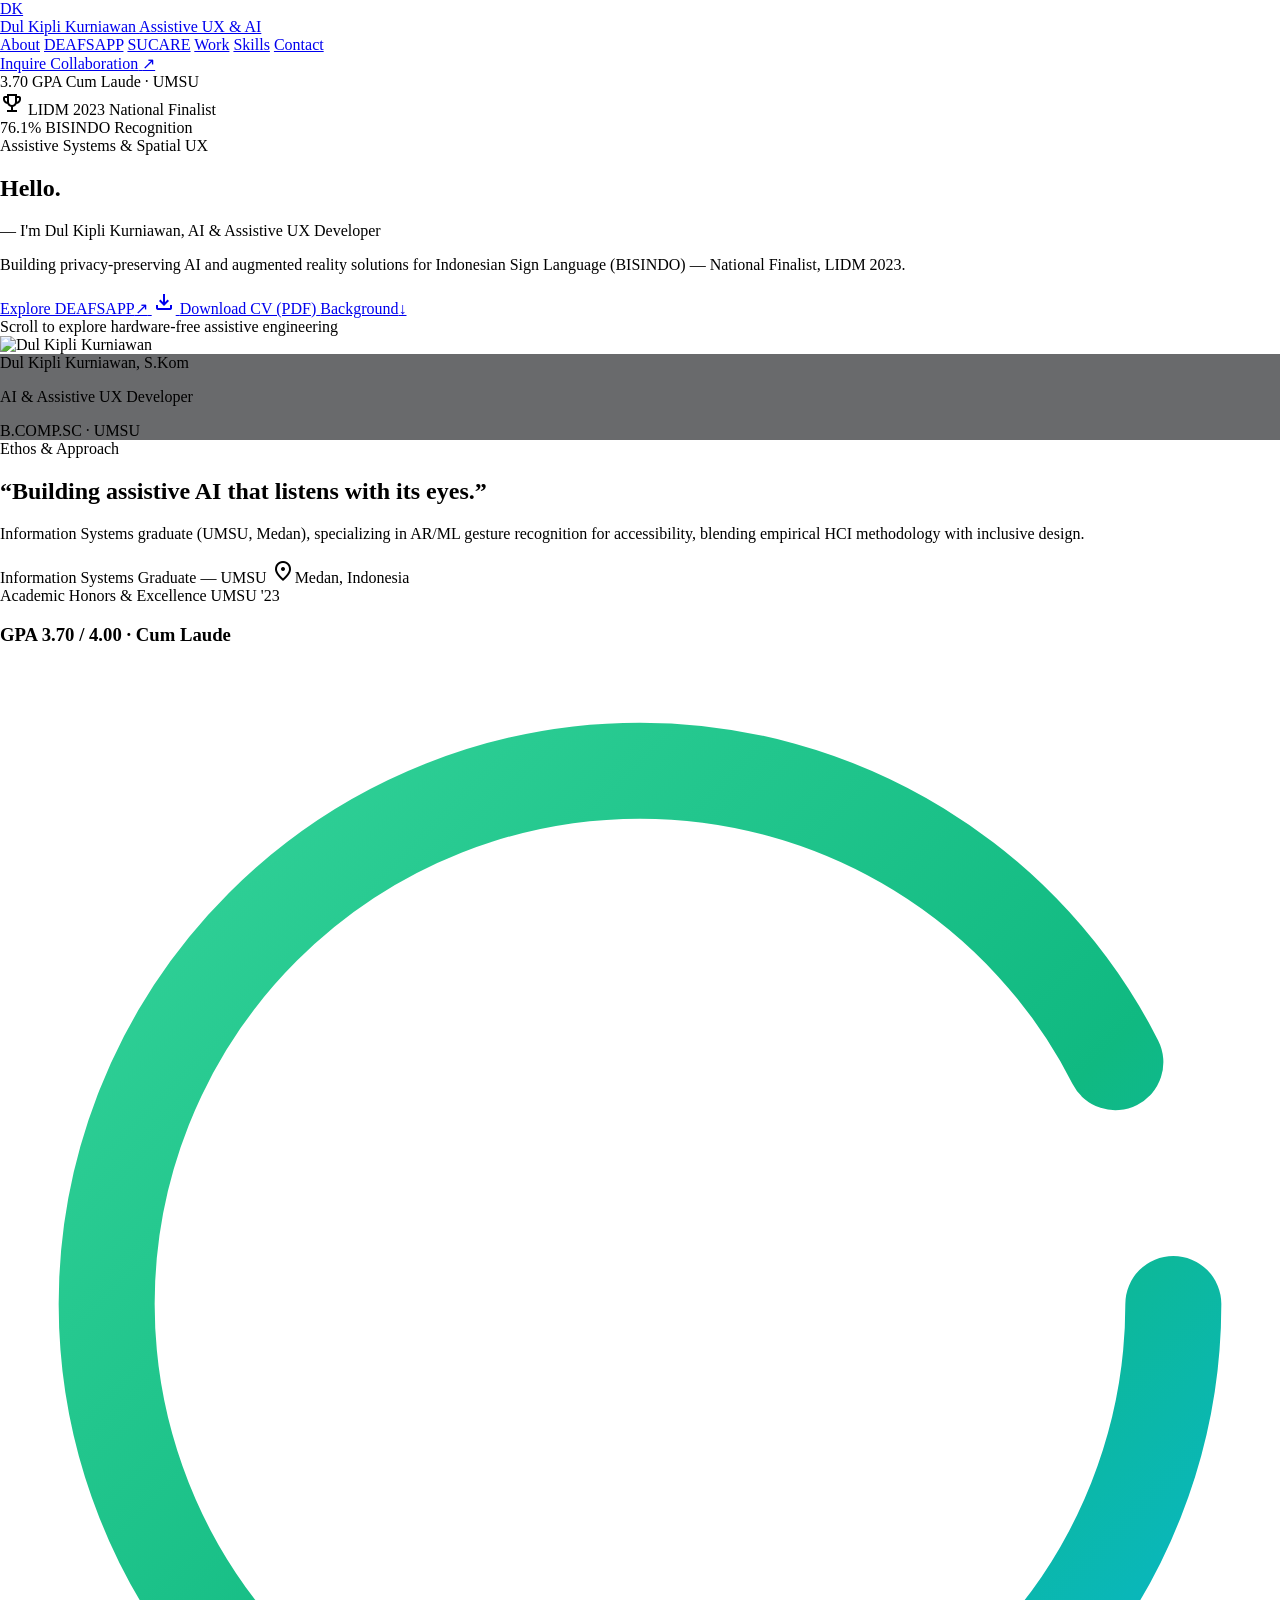
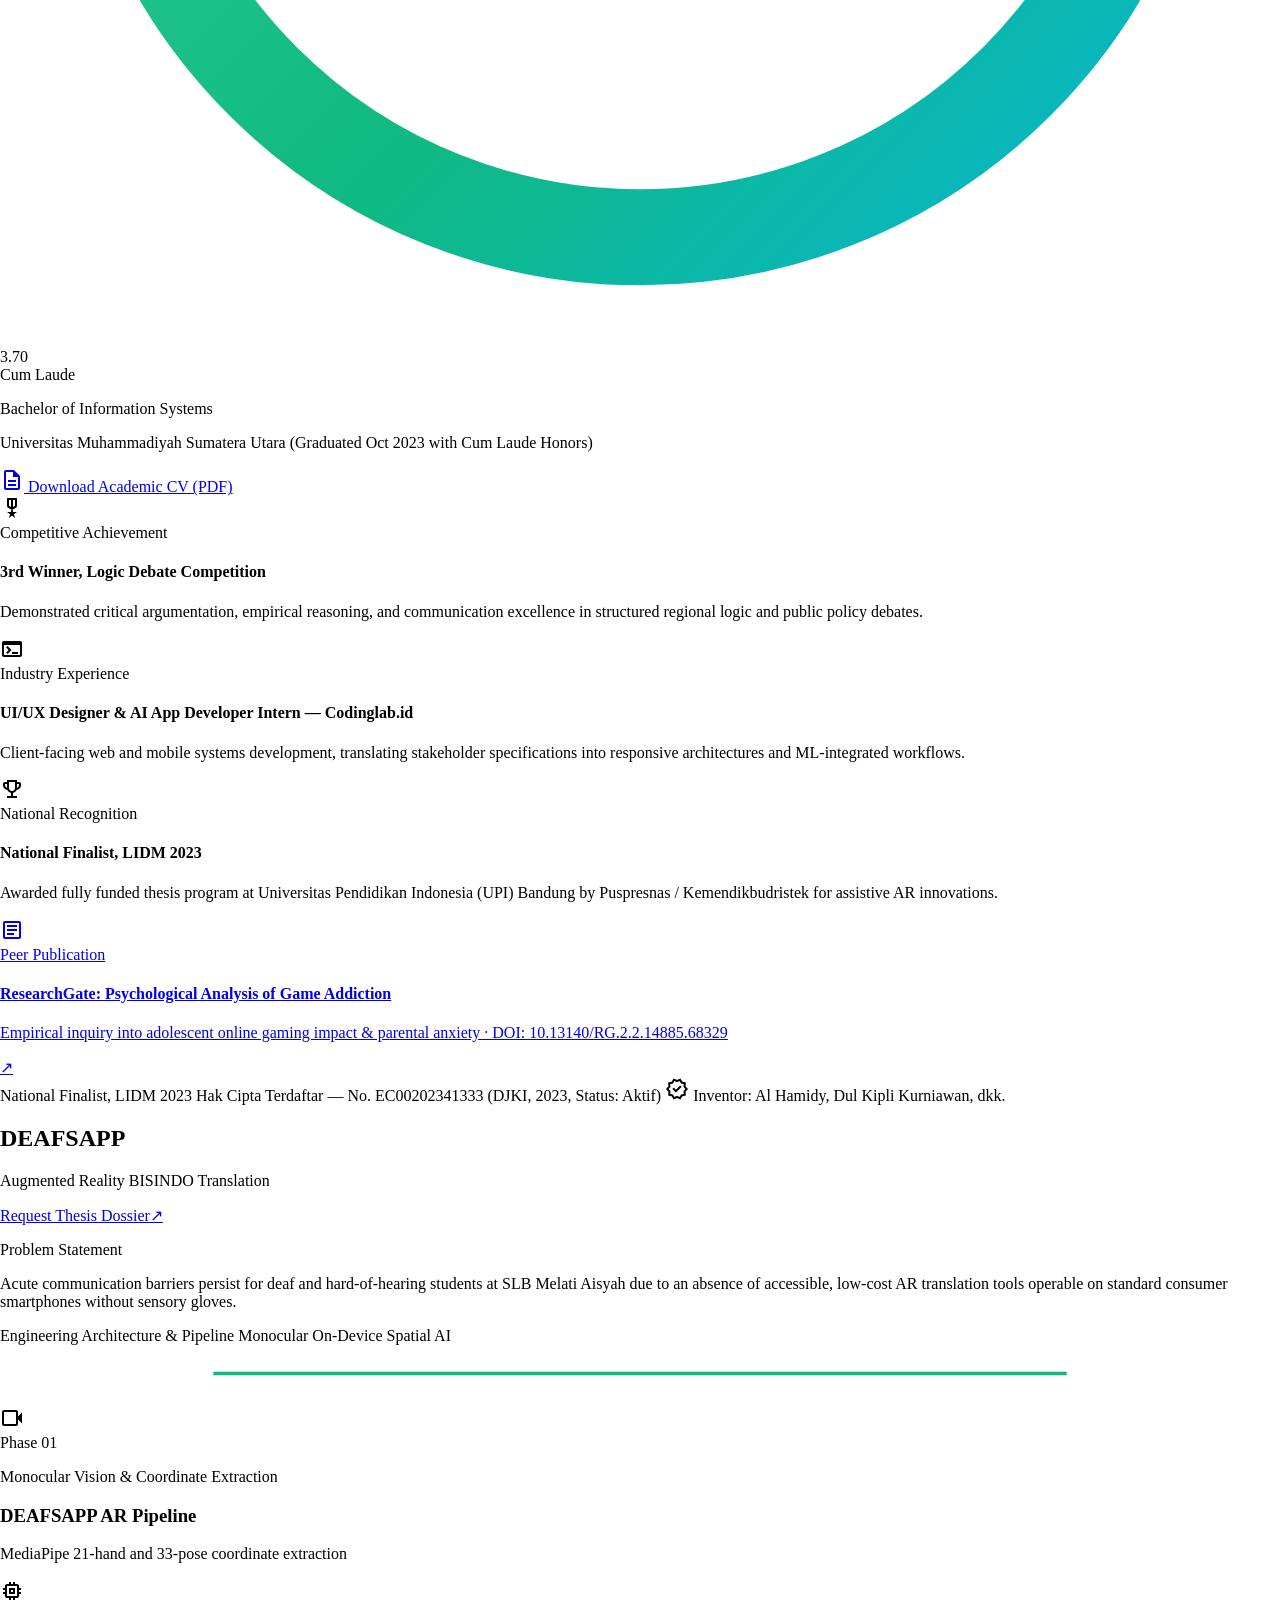
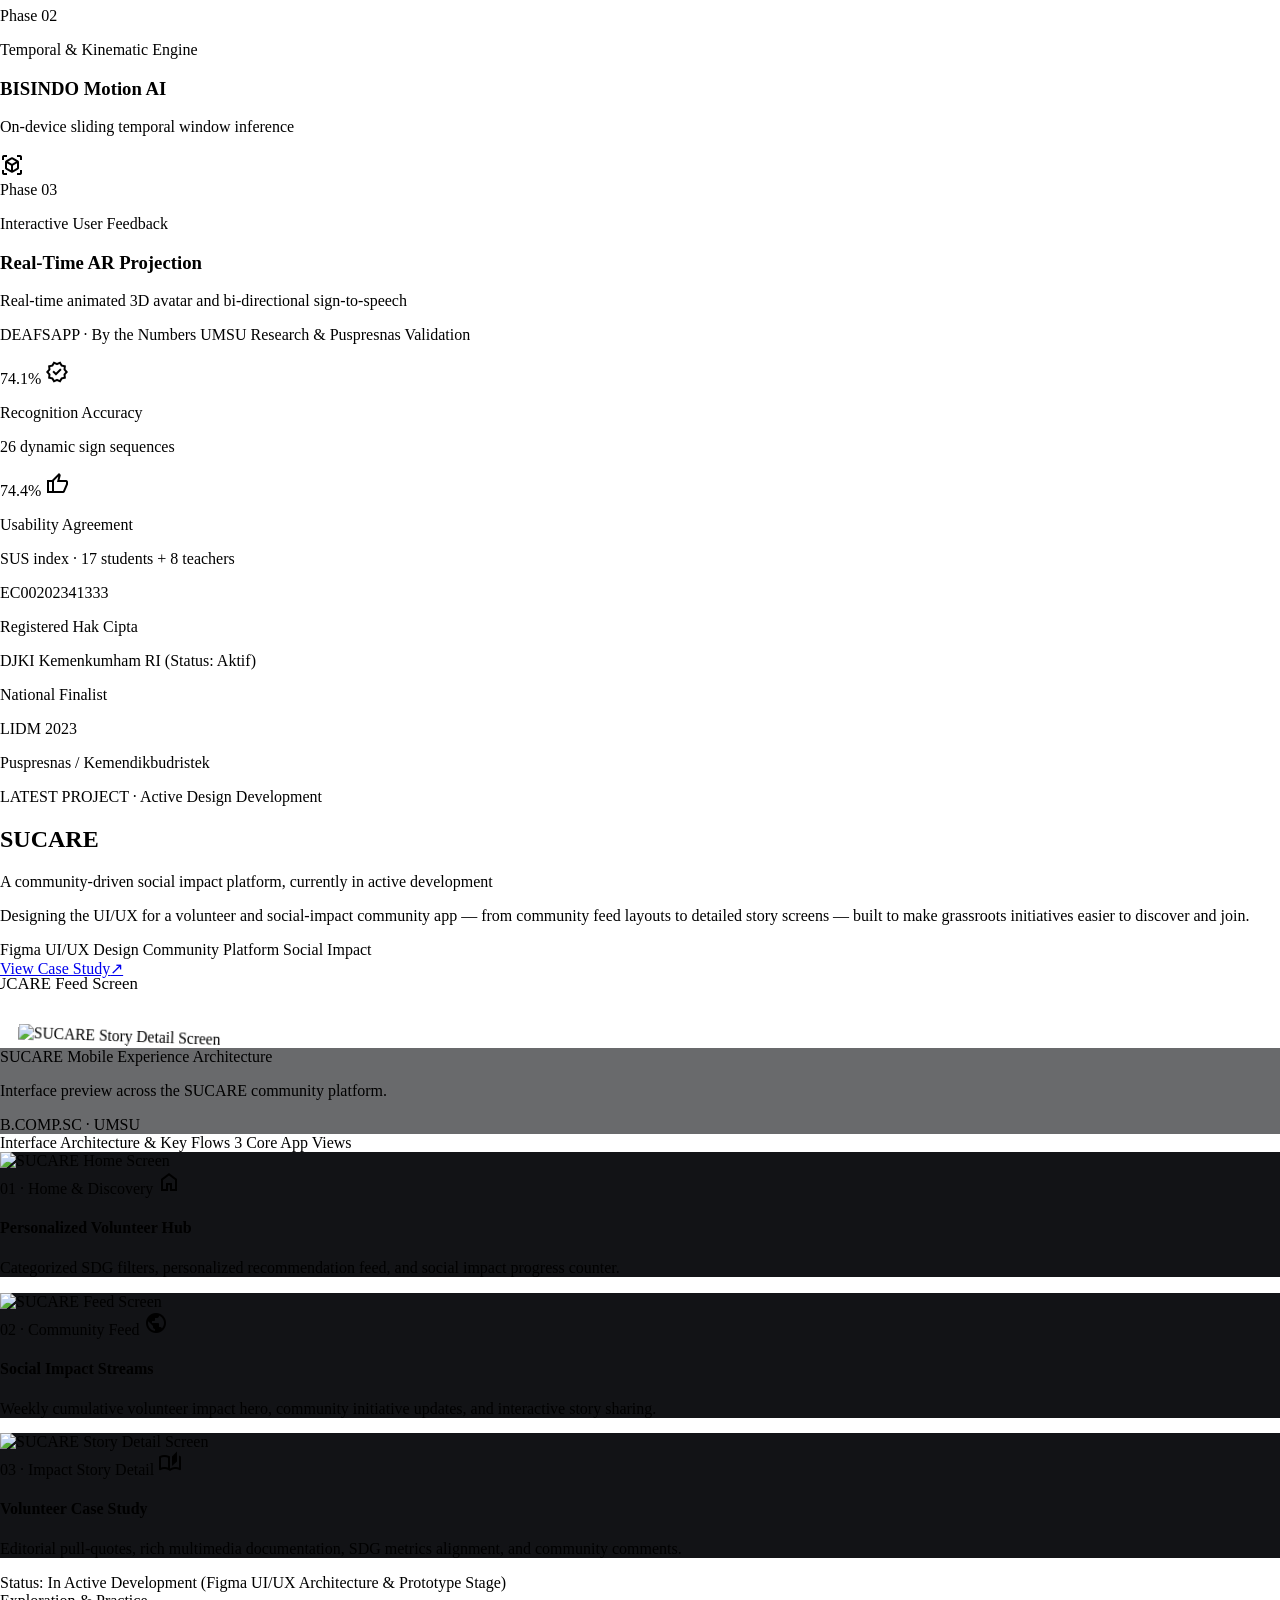
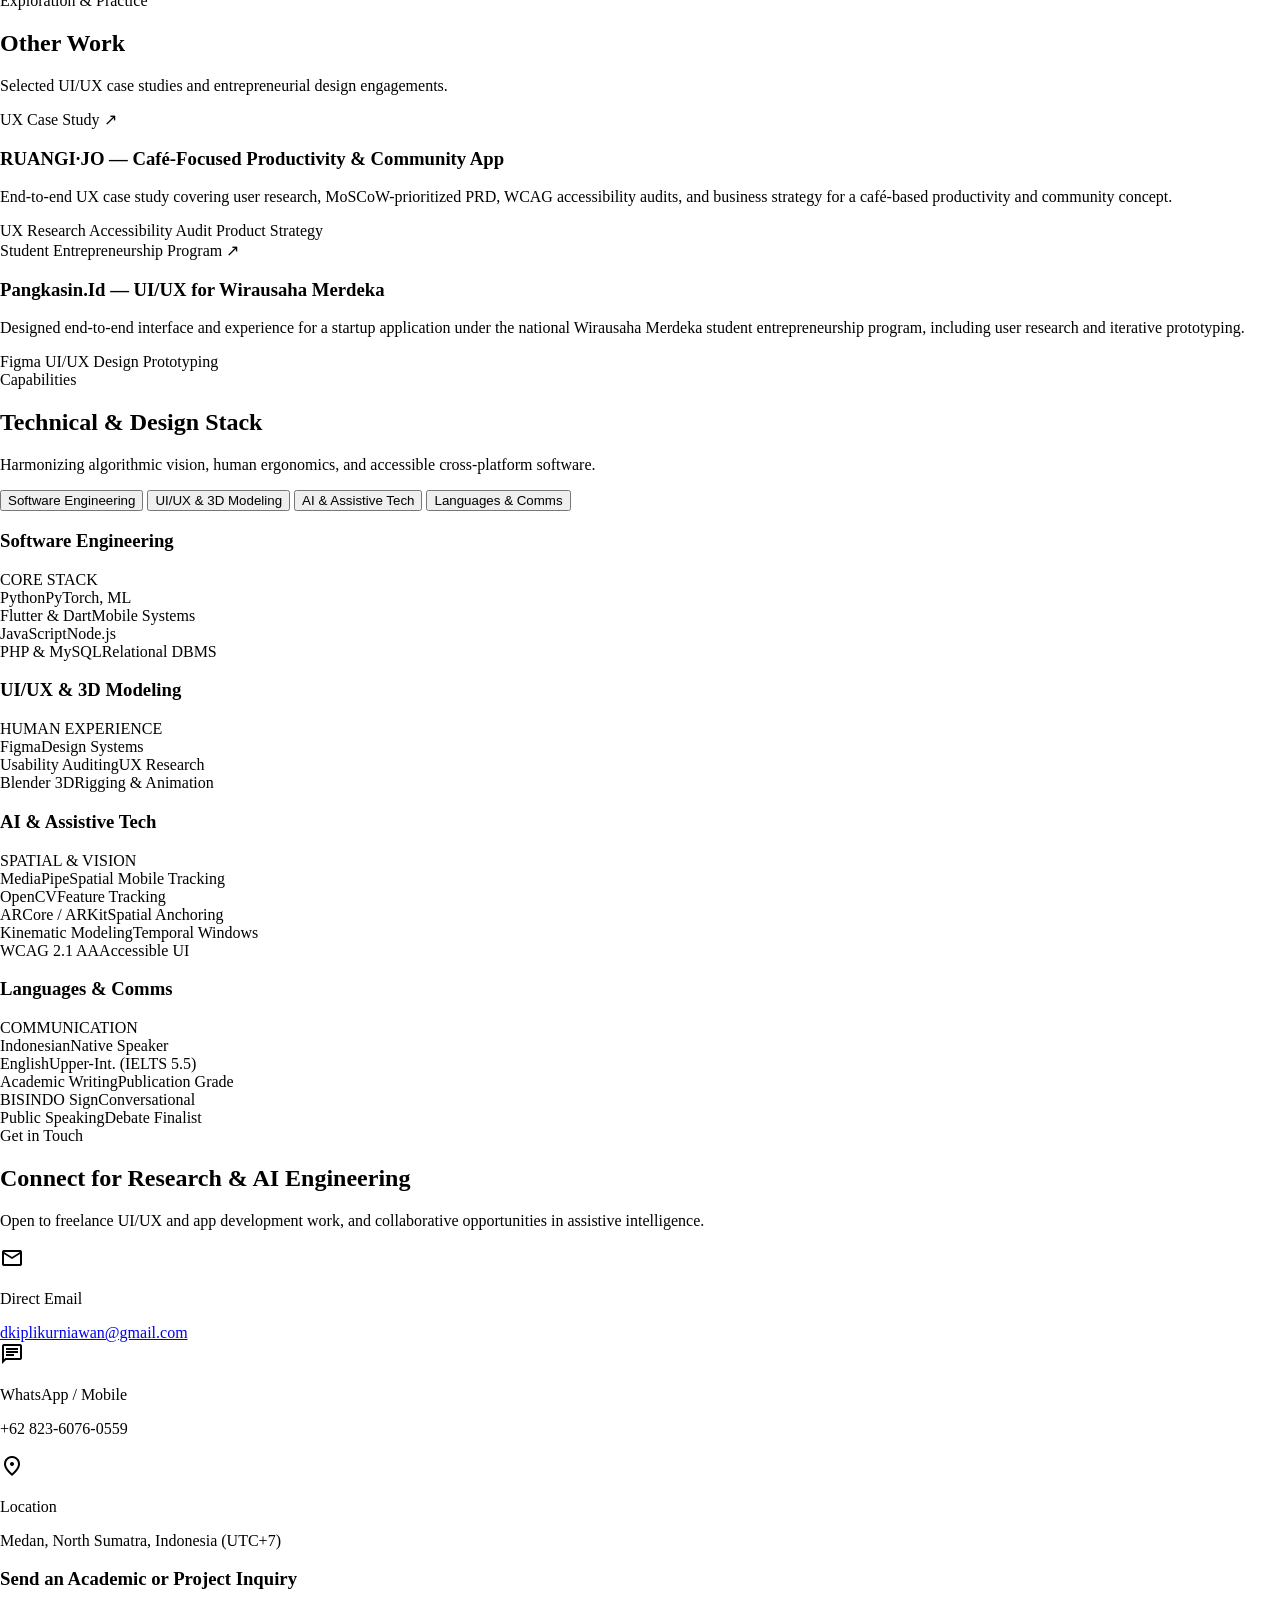
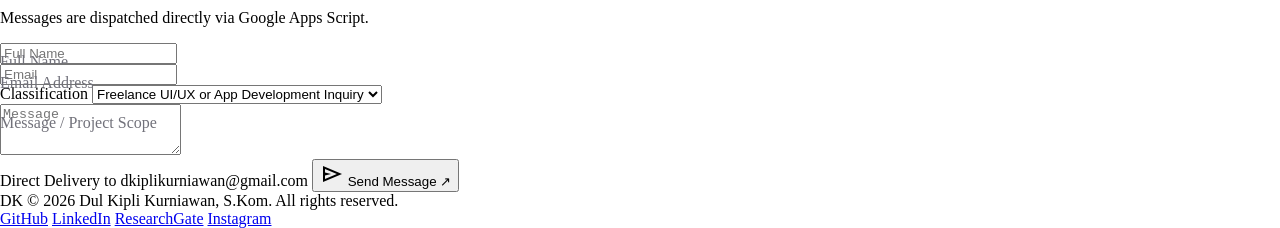
==== index.html @ 2008913f "Initial portfolio release" ====
<!DOCTYPE html>
<html class="light scroll-smooth" lang="en">
<head>
  <meta charset="utf-8"/>
  <meta content="width=device-width, initial-scale=1.0" name="viewport"/>
  <title>Dul Kipli Kurniawan — Portfolio</title>
  
  <!-- Fonts & Icons -->
  <link href="https://fonts.googleapis.com" rel="preconnect"/>
  <link crossorigin="" href="https://fonts.gstatic.com" rel="preconnect"/>
  <link href="https://fonts.googleapis.com/css2?family=Outfit:wght@300;400;500;600;700&family=Hanken+Grotesk:wght@300;400;500;600;700&family=Cormorant+Garamond:ital,wght@0,300;0,400;0,500;0,600;1,400&display=swap" rel="stylesheet"/>
  <link href="https://fonts.googleapis.com/css2?family=Material+Symbols+Outlined:wght,FILL@100..700,0..1&display=swap" rel="stylesheet"/>

  <!-- External Stylesheet -->
  <link rel="stylesheet" href="style.css"/>

  <!-- Tailwind CDN -->
  <script src="https://cdn.tailwindcss.com?plugins=forms,container-queries"></script>
  <script id="tailwind-config">
    tailwind.config = {
      darkMode: "class",
      theme: {
        extend: {
          colors: {
            surface: "#FBF9F5",
            "surface-subtle": "#F5F3EF",
            "dark-base": "#0c0d0e",
            "dark-surface": "#121316",
            "dark-elevated": "#1a1b1e",
            "hairline-light": "rgba(0,0,0,0.06)",
            "hairline-dark": "rgba(255,255,255,0.08)",
            charcoal: "#18181B"
          },
          fontFamily: {
            headline: ["Outfit", "sans-serif"],
            body: ["Hanken Grotesk", "sans-serif"],
            serif: ["Cormorant Garamond", "serif"]
          },
          maxWidth: { container: "1280px" }
        }
      }
    };
  </script>

  <!-- External JavaScript -->
  <script src="script.js" defer></script>
</head>
<body class="bg-surface font-body text-charcoal antialiased selection:bg-neutral-900 selection:text-white min-h-screen flex flex-col relative overflow-x-hidden">

<!-- 1. FROSTED NAVBAR -->
<header id="navbar" class="w-full sticky top-0 z-50 apple-glass border-b border-hairline-light transition-all duration-300">
  <div id="navbar-container" class="max-w-container mx-auto px-6 sm:px-10 h-20 flex items-center justify-between transition-all duration-300">
    <a class="flex items-center gap-3 group rounded-full p-1 focus-visible:ring-2" href="#">
      <span class="w-9 h-9 rounded-full bg-neutral-900 text-white flex items-center justify-center font-headline text-xs font-semibold tracking-wider transition-transform duration-300 group-hover:scale-105 shadow-sm">DK</span>
      <div class="flex flex-col">
        <span class="tracking-tight text-[14px] font-semibold text-neutral-900 leading-tight">Dul Kipli Kurniawan</span>
        <span class="text-[10px] text-neutral-500 font-medium tracking-wide">Assistive UX & AI</span>
      </div>
    </a>
    <nav class="hidden md:flex items-center gap-7 lg:gap-9 text-[13px] font-medium text-neutral-600">
      <a class="hover:text-neutral-950 transition-colors rounded-md px-1 py-0.5 focus-visible:ring-2" href="#about">About</a>
      <a class="hover:text-neutral-950 transition-colors rounded-md px-1 py-0.5 focus-visible:ring-2" href="#deafsapp">DEAFSAPP</a>
      <a class="hover:text-neutral-950 transition-colors rounded-md px-1 py-0.5 focus-visible:ring-2" href="#latest-project">SUCARE</a>
      <a class="hover:text-neutral-950 transition-colors rounded-md px-1 py-0.5 focus-visible:ring-2" href="#other-work">Work</a>
      <a class="hover:text-neutral-950 transition-colors rounded-md px-1 py-0.5 focus-visible:ring-2" href="#skills">Skills</a>
      <a class="hover:text-neutral-950 transition-colors rounded-md px-1 py-0.5 focus-visible:ring-2" href="#contact">Contact</a>
    </nav>
    <div class="flex items-center">
      <a class="inline-flex items-center gap-2 px-4 sm:px-5 py-2 rounded-full bg-neutral-950 text-white text-[12px] sm:text-[13px] font-medium hover:bg-black hover:shadow-lg transition-all active:scale-95 focus-visible:ring-2" href="#contact">
        <span>Inquire Collaboration</span>
        <span class="text-xs">↗</span>
      </a>
    </div>
  </div>
</header>

<main class="w-full flex-1 relative">
  <!-- 2. HERO SECTION -->
  <section id="hero-section" class="relative w-full min-h-[calc(100vh-5rem)] flex items-center pt-8 pb-16 lg:py-20 bg-surface transition-all duration-500">
    <div class="max-w-container mx-auto px-6 sm:px-10 w-full" id="hero-content">
      <div class="hero-reveal flex flex-wrap items-center gap-2.5 sm:gap-3.5 mb-10 sm:mb-12" style="transition-delay: 0ms;">
        <div class="inline-flex items-center gap-2 px-4 py-1.5 rounded-full bg-white/80 border border-neutral-200/80 shadow-[0_2px_8px_rgba(0,0,0,0.03)] backdrop-blur-md">
          <span class="w-1.5 h-1.5 rounded-full bg-neutral-900"></span>
          <span class="text-[12px] font-semibold text-neutral-900 font-headline">3.70</span>
          <span class="text-[11px] text-neutral-500 font-medium">GPA Cum Laude · UMSU</span>
        </div>
        <div class="inline-flex items-center gap-2 px-4 py-1.5 rounded-full bg-white/80 border border-neutral-200/80 shadow-[0_2px_8px_rgba(0,0,0,0.03)] backdrop-blur-md">
          <span class="material-symbols-outlined text-[14px] text-amber-600">emoji_events</span>
          <span class="text-[12px] font-semibold text-neutral-900 font-headline">LIDM 2023</span>
          <span class="text-[11px] text-neutral-500 font-medium">National Finalist</span>
        </div>
        <div class="inline-flex items-center gap-2 px-4 py-1.5 rounded-full bg-white/80 border border-neutral-200/80 shadow-[0_2px_8px_rgba(0,0,0,0.03)] backdrop-blur-md">
          <span class="w-1.5 h-1.5 rounded-full bg-emerald-600"></span>
          <span class="text-[12px] font-semibold text-neutral-900 font-headline">76.1%</span>
          <span class="text-[11px] text-neutral-500 font-medium">BISINDO Recognition</span>
        </div>
      </div>

      <div class="grid grid-cols-1 lg:grid-cols-12 gap-10 lg:gap-14 items-center">
        <div class="lg:col-span-7 flex flex-col justify-center space-y-6 lg:space-y-8">
          <div class="hero-reveal space-y-3" style="transition-delay: 120ms;">
            <span class="text-[11px] font-semibold tracking-[0.2em] uppercase text-neutral-400 font-headline">Assistive Systems & Spatial UX</span>
            <h1 class="font-serif text-[76px] sm:text-[104px] lg:text-[120px] font-normal leading-[0.88] tracking-[-0.03em] text-neutral-950">Hello.</h1>
          </div>

          <div class="hero-reveal space-y-4 max-w-xl" style="transition-delay: 240ms;">
            <p class="text-[19px] sm:text-[22px] font-semibold text-neutral-900 tracking-tight leading-snug font-headline">
              — I'm Dul Kipli Kurniawan, AI & Assistive UX Developer
            </p>
            <p class="text-[15px] sm:text-[16px] text-neutral-600 leading-relaxed font-normal">
              Building privacy-preserving AI and augmented reality solutions for Indonesian Sign Language (BISINDO) — National Finalist, LIDM 2023.
            </p>
          </div>

          <div class="hero-reveal pt-2 flex items-center gap-4 flex-wrap" style="transition-delay: 360ms;">
            <a class="inline-flex items-center gap-2.5 px-7 py-3.5 rounded-full bg-neutral-950 text-white text-[13px] font-medium hover:bg-neutral-800 transition-all shadow-md active:scale-95 focus-visible:ring-2" href="#deafsapp">
              <span>Explore DEAFSAPP</span><span class="text-sm">↗</span>
            </a>
            <a class="inline-flex items-center gap-2 px-6 py-3.5 rounded-full bg-white border border-neutral-300 text-neutral-900 text-[13px] font-medium hover:border-neutral-500 hover:bg-neutral-50 transition-all shadow-sm active:scale-95 focus-visible:ring-2" download="CV_Dul_Kipli_Kurniawan.pdf" href="#">
              <span class="material-symbols-outlined text-[16px] text-neutral-700">download</span>
              <span>Download CV (PDF)</span>
            </a>
            <a class="inline-flex items-center gap-1.5 px-5 py-3.5 rounded-full bg-transparent text-neutral-600 text-[13px] font-medium hover:text-neutral-950 transition-all focus-visible:ring-2" href="#about">
              <span>Background</span><span class="text-xs">↓</span>
            </a>
          </div>

          <div class="pt-6 hidden sm:flex items-center gap-2 text-[11px] text-neutral-400 uppercase tracking-widest font-medium font-headline">
            <span class="w-2 h-2 rounded-full bg-neutral-300"></span>
            <span>Scroll to explore hardware-free assistive engineering</span>
          </div>
        </div>

        <div class="hero-reveal lg:col-span-5 flex justify-center lg:justify-end" style="transition-delay: 480ms;">
          <div id="hero-portrait-frame" class="relative w-full max-w-[430px] aspect-[3/4] rounded-[36px] overflow-hidden bg-neutral-100 border border-black/5 shadow-[0_25px_60px_rgba(0,0,0,0.12)] group transition-transform duration-200 ease-out">
            <img alt="Dul Kipli Kurniawan" class="w-full h-full object-cover object-top filter grayscale contrast-[1.04] transition-all duration-700 group-hover:scale-105" src="https://lh3.googleusercontent.com/aida-public/[base64]"/>
            <div class="absolute inset-0 bg-gradient-to-t from-black/75 via-transparent to-transparent"></div>
            <div class="absolute bottom-5 left-5 right-5 p-3.5 rounded-2xl apple-glass-dark border border-white/10 text-white shadow-xl flex items-center justify-between">
              <div class="space-y-0.5">
                <div class="flex items-center gap-1.5">
                  <span class="w-2 h-2 rounded-full bg-emerald-400"></span>
                  <span class="text-[13px] font-semibold tracking-tight text-white font-headline">Dul Kipli Kurniawan, S.Kom</span>
                </div>
                <p class="text-[10px] text-neutral-400 tracking-wide pl-3.5">AI & Assistive UX Developer</p>
              </div>
              <span class="px-2.5 py-1 rounded-full bg-white/15 text-[9px] font-bold tracking-widest uppercase text-neutral-200 font-headline border border-white/10">B.COMP.SC · UMSU</span>
            </div>
          </div>
        </div>
      </div>
    </div>
  </section>

  <!-- 3. ABOUT ME SECTION -->
  <section class="w-full py-24 lg:py-32 bg-dark-base text-white relative overflow-hidden" id="about">
    <div class="absolute -top-40 left-1/2 -translate-x-1/2 w-[700px] h-[500px] bg-neutral-800/20 blur-[120px] pointer-events-none rounded-full"></div>
    <div class="max-w-container mx-auto px-6 sm:px-10 relative z-10 space-y-16">
      
      <div class="space-y-4 max-w-4xl scroll-reveal-item">
        <div class="flex items-center gap-2">
          <span class="w-1.5 h-1.5 rounded-full bg-emerald-400"></span>
          <span class="text-[11px] font-semibold tracking-[0.2em] uppercase text-neutral-400 font-headline">Ethos & Approach</span>
        </div>
        <h2 class="font-headline text-3xl sm:text-5xl lg:text-6xl font-light tracking-[-0.03em] leading-tight text-white text-glow">
          “Building assistive AI that listens with its eyes.”
        </h2>
        <p class="text-[16px] sm:text-[18px] text-neutral-400 font-normal leading-relaxed max-w-2xl pt-2">
          Information Systems graduate (UMSU, Medan), specializing in AR/ML gesture recognition for accessibility, blending empirical HCI methodology with inclusive design.
        </p>
        <div class="flex flex-wrap items-center gap-2 pt-3">
          <span class="px-4 py-1.5 rounded-full bg-dark-elevated border border-hairline-dark text-[11px] text-neutral-300 font-medium font-headline">Information Systems Graduate — UMSU</span>
          <span class="px-4 py-1.5 rounded-full bg-dark-elevated border border-hairline-dark text-[11px] text-neutral-300 font-medium font-headline flex items-center gap-1.5">
            <span class="material-symbols-outlined text-[13px] text-neutral-400">location_on</span>Medan, Indonesia
          </span>
        </div>
      </div>

      <div class="grid grid-cols-1 lg:grid-cols-12 gap-8 items-stretch">
        <div class="lg:col-span-5 p-8 sm:p-10 rounded-[32px] bg-dark-surface border border-hairline-dark flex flex-col justify-between shadow-2xl relative overflow-hidden group transition-transform duration-300 ease-out scroll-reveal-item" id="gpa-card">
          <div class="space-y-2 relative z-10">
            <div class="flex items-center justify-between">
              <span class="text-[10px] font-semibold uppercase tracking-[0.2em] text-neutral-400 font-headline">Academic Honors & Excellence</span>
              <span class="px-2.5 py-0.5 rounded-full bg-emerald-500/15 border border-emerald-500/30 text-emerald-300 text-[10px] font-semibold font-headline">UMSU '23</span>
            </div>
            <h3 class="text-xl font-medium text-white font-headline">GPA 3.70 / 4.00 · Cum Laude</h3>
          </div>

          <div class="py-6 flex items-center justify-center relative my-auto">
            <div class="absolute w-44 h-44 rounded-full bg-emerald-500/20 blur-2xl pointer-events-none transition-all duration-1000 opacity-60 scale-100 halo-pulse" id="gpa-halo"></div>
            <div class="absolute w-56 h-56 rounded-full border border-emerald-500/10 pointer-events-none flex items-center justify-center animate-orbit">
              <div class="absolute -top-1 w-2 h-2 rounded-full bg-emerald-300 shadow-[0_0_8px_#34d399]"></div>
            </div>
            
            <div class="relative w-48 h-48 flex items-center justify-center">
              <svg class="w-48 h-48 transform -rotate-90 filter drop-shadow-[0_0_12px_rgba(52,211,153,0.35)]" viewBox="0 0 120 120">
                <defs>
                  <linearGradient id="gpaGrad" x1="0%" x2="100%" y1="0%" y2="100%">
                    <stop offset="0%" stop-color="#34D399"></stop>
                    <stop offset="60%" stop-color="#10B981"></stop>
                    <stop offset="100%" stop-color="#06B6D4"></stop>
                  </linearGradient>
                </defs>
                <circle cx="60" cy="60" fill="none" r="50" stroke="rgba(255,255,255,0.07)" stroke-width="9"></circle>
                <circle class="transition-[stroke-dashoffset] ease-out" cx="60" cy="60" fill="none" id="gpa-circle-progress" r="50" stroke="url(#gpaGrad)" stroke-dasharray="314.16" stroke-dashoffset="314.16" stroke-linecap="round" stroke-width="9" style="transition-duration: 2200ms;"></circle>
              </svg>
              <div class="absolute inset-0 flex flex-col items-center justify-center text-center pointer-events-none">
                <span class="font-headline text-4xl sm:text-5xl font-light tracking-tight text-white tabular-nums" id="gpa-counter">0.00</span>
                <div class="flex items-center gap-1.5 mt-0.5">
                  <span class="w-1.5 h-1.5 rounded-full bg-emerald-400 animate-pulse"></span>
                  <span class="text-[10px] uppercase font-semibold tracking-wider text-emerald-400 font-headline">Cum Laude</span>
                </div>
              </div>
            </div>
          </div>

          <div class="pt-4 border-t border-hairline-dark text-center space-y-1 relative z-10">
            <p class="text-[13px] text-white font-medium font-headline">Bachelor of Information Systems</p>
            <p class="text-[12px] text-neutral-400 leading-relaxed font-normal">Universitas Muhammadiyah Sumatera Utara (Graduated Oct 2023 with Cum Laude Honors)</p>
            <div class="pt-3">
              <a class="inline-flex items-center justify-center gap-2 px-4 py-2 rounded-full bg-white/10 hover:bg-white/15 border border-hairline-dark text-emerald-300 hover:text-white text-[11px] font-medium font-headline transition-all active:scale-95 focus-visible:ring-2" download="Academic_CV_Dul_Kipli_Kurniawan.pdf" href="#">
                <span class="material-symbols-outlined text-[14px]">description</span>
                <span>Download Academic CV (PDF)</span>
              </a>
            </div>
          </div>
        </div>

        <div class="lg:col-span-7 flex flex-col justify-between gap-4" id="achievement-cards-container">
          <div class="scroll-reveal-item p-5 sm:p-6 rounded-[24px] bg-dark-surface border border-hairline-dark hover:border-white/20 transition-all flex items-start gap-4" style="transition-delay: 100ms;">
            <div class="w-9 h-9 rounded-2xl bg-white/10 flex items-center justify-center shrink-0 mt-0.5 text-white">
              <span class="material-symbols-outlined text-[18px]">military_tech</span>
            </div>
            <div class="space-y-1">
              <span class="text-[10px] font-semibold uppercase tracking-wider text-amber-500 font-headline">Competitive Achievement</span>
              <h4 class="text-[15px] font-semibold text-white font-headline">3rd Winner, Logic Debate Competition</h4>
              <p class="text-[12px] text-neutral-400 leading-relaxed">Demonstrated critical argumentation, empirical reasoning, and communication excellence in structured regional logic and public policy debates.</p>
            </div>
          </div>

          <div class="scroll-reveal-item p-5 sm:p-6 rounded-[24px] bg-dark-surface border border-hairline-dark hover:border-white/20 transition-all flex items-start gap-4" style="transition-delay: 200ms;">
            <div class="w-9 h-9 rounded-2xl bg-white/10 flex items-center justify-center shrink-0 mt-0.5 text-white">
              <span class="material-symbols-outlined text-[18px]">terminal</span>
            </div>
            <div class="space-y-1">
              <span class="text-[10px] font-semibold uppercase tracking-wider text-neutral-300 font-headline">Industry Experience</span>
              <h4 class="text-[15px] font-semibold text-white font-headline">UI/UX Designer & AI App Developer Intern — Codinglab.id</h4>
              <p class="text-[12px] text-neutral-400 leading-relaxed">Client-facing web and mobile systems development, translating stakeholder specifications into responsive architectures and ML-integrated workflows.</p>
            </div>
          </div>

          <div class="scroll-reveal-item p-5 sm:p-6 rounded-[24px] bg-dark-surface border border-hairline-dark hover:border-white/20 transition-all flex items-start gap-4" style="transition-delay: 300ms;">
            <div class="w-9 h-9 rounded-2xl bg-white/10 flex items-center justify-center shrink-0 mt-0.5 text-white">
              <span class="material-symbols-outlined text-[18px]">emoji_events</span>
            </div>
            <div class="space-y-1">
              <span class="text-[10px] font-semibold uppercase tracking-wider text-amber-500 font-headline">National Recognition</span>
              <h4 class="text-[15px] font-semibold text-white font-headline">National Finalist, LIDM 2023</h4>
              <p class="text-[12px] text-neutral-400 leading-relaxed">Awarded fully funded thesis program at Universitas Pendidikan Indonesia (UPI) Bandung by Puspresnas / Kemendikbudristek for assistive AR innovations.</p>
            </div>
          </div>

          <a class="scroll-reveal-item p-5 sm:p-6 rounded-[24px] bg-dark-surface border border-hairline-dark hover:border-white/25 transition-all flex items-center justify-between gap-4 group focus-visible:ring-2" href="https://www.researchgate.net" rel="noopener noreferrer" style="transition-delay: 400ms;" target="_blank">
            <div class="flex items-start gap-4">
              <div class="w-9 h-9 rounded-2xl bg-white/10 flex items-center justify-center shrink-0 mt-0.5 text-white">
                <span class="material-symbols-outlined text-[18px]">article</span>
              </div>
              <div class="space-y-1">
                <span class="text-[10px] font-semibold uppercase tracking-wider text-emerald-400 font-headline">Peer Publication</span>
                <h4 class="text-[14px] sm:text-[15px] font-semibold text-white group-hover:text-emerald-300 transition-colors font-headline">ResearchGate: Psychological Analysis of Game Addiction</h4>
                <p class="text-[12px] text-neutral-400">Empirical inquiry into adolescent online gaming impact & parental anxiety · DOI: 10.13140/RG.2.2.14885.68329</p>
              </div>
            </div>
            <span class="text-neutral-400 group-hover:text-white transition-colors text-sm shrink-0">↗</span>
          </a>
        </div>
      </div>
    </div>
  </section>

  <!-- 4. FEATURED PRODUCT REVEAL: DEAFSAPP -->
  <section class="w-full pt-24 lg:pt-32 bg-surface" id="deafsapp">
    <div class="max-w-container mx-auto px-6 sm:px-10 space-y-14">
      <div class="space-y-6 scroll-reveal-item">
        <div class="flex flex-wrap items-center gap-2.5">
          <span class="px-3.5 py-1.5 rounded-full bg-neutral-900 text-white text-[11px] font-medium font-headline tracking-wide">National Finalist, LIDM 2023</span>
          <span class="px-3.5 py-1.5 rounded-full bg-white border border-neutral-200 text-neutral-800 text-[11px] font-medium font-headline shadow-sm">Hak Cipta Terdaftar — No. EC00202341333 (DJKI, 2023, Status: Aktif)</span>
          <span class="px-3.5 py-1.5 rounded-full bg-white border border-neutral-200 text-neutral-600 text-[11px] font-medium font-headline flex items-center gap-1.5 shadow-sm">
            <span class="material-symbols-outlined text-[13px] text-neutral-500">verified</span>
            Inventor: Al Hamidy, Dul Kipli Kurniawan, dkk.
          </span>
        </div>
        <div class="flex flex-col lg:flex-row lg:items-end justify-between gap-8">
          <div class="space-y-3 max-w-3xl">
            <h2 class="font-headline text-4xl sm:text-6xl font-normal tracking-[-0.03em] text-neutral-950">DEAFSAPP</h2>
            <p class="text-xl sm:text-2xl text-neutral-700 font-light font-headline">Augmented Reality BISINDO Translation</p>
          </div>
          <div>
            <a class="inline-flex items-center gap-2 px-7 py-3.5 rounded-full bg-neutral-950 text-white text-[13px] font-medium hover:bg-neutral-800 transition-all shadow-md active:scale-95 focus-visible:ring-2" href="#contact">
              <span>Request Thesis Dossier</span><span class="text-sm">↗</span>
            </a>
          </div>
        </div>
        <div class="p-6 sm:p-7 rounded-3xl bg-surface-subtle border border-neutral-200/80 space-y-2 max-w-3xl">
          <p class="text-[11px] font-semibold uppercase tracking-[0.18em] text-neutral-500 font-headline">Problem Statement</p>
          <p class="text-[14px] sm:text-[15px] text-neutral-800 leading-relaxed">
            Acute communication barriers persist for deaf and hard-of-hearing students at SLB Melati Aisyah due to an absence of accessible, low-cost AR translation tools operable on standard consumer smartphones without sensory gloves.
          </p>
        </div>
      </div>

      <div class="space-y-6 relative" id="deafsapp-pipeline">
        <div class="flex items-center justify-between">
          <span class="text-[11px] font-semibold uppercase tracking-[0.2em] text-neutral-400 font-headline">Engineering Architecture & Pipeline</span>
          <span class="text-[11px] text-neutral-500 font-medium font-headline">Monocular On-Device Spatial AI</span>
        </div>

        <div class="grid grid-cols-1 md:grid-cols-3 gap-6 relative">
          <svg class="hidden md:block absolute top-1/2 left-0 w-full h-12 -translate-y-1/2 pointer-events-none z-0" fill="none" preserveAspectRatio="none" viewBox="0 0 900 40">
            <path class="deafsapp-path" d="M 150 20 L 450 20 L 750 20" stroke="#10B981" stroke-dasharray="8 8" stroke-width="2.5"></path>
          </svg>

          <div class="scroll-reveal-item p-8 rounded-[30px] bg-white border border-neutral-200/70 shadow-[0_4px_20px_rgba(0,0,0,0.03)] flex flex-col justify-between space-y-8 hover:shadow-xl transition-all relative z-10" style="transition-delay: 100ms;">
            <div class="space-y-4">
              <div class="flex items-center justify-between">
                <div class="w-12 h-12 rounded-2xl bg-neutral-100 flex items-center justify-center text-neutral-900">
                  <span class="material-symbols-outlined text-[24px]">videocam</span>
                </div>
                <span class="text-[11px] font-bold tracking-widest text-neutral-400 uppercase font-headline">Phase 01</span>
              </div>
              <div class="space-y-1.5">
                <p class="text-[10px] font-semibold tracking-wider uppercase text-neutral-500 font-headline">Monocular Vision & Coordinate Extraction</p>
                <h3 class="font-headline text-2xl font-medium text-neutral-950">DEAFSAPP AR Pipeline</h3>
              </div>
            </div>
            <div class="pt-4 border-t border-neutral-100">
              <p class="text-[13px] text-neutral-600 font-medium">MediaPipe 21-hand and 33-pose coordinate extraction</p>
            </div>
          </div>

          <div class="scroll-reveal-item p-8 rounded-[30px] bg-white border border-neutral-200/70 shadow-[0_4px_20px_rgba(0,0,0,0.03)] flex flex-col justify-between space-y-8 hover:shadow-xl transition-all relative z-10" style="transition-delay: 250ms;">
            <div class="space-y-4">
              <div class="flex items-center justify-between">
                <div class="w-12 h-12 rounded-2xl bg-neutral-100 flex items-center justify-center text-neutral-900">
                  <span class="material-symbols-outlined text-[24px]">memory</span>
                </div>
                <span class="text-[11px] font-bold tracking-widest text-neutral-400 uppercase font-headline">Phase 02</span>
              </div>
              <div class="space-y-1.5">
                <p class="text-[10px] font-semibold tracking-wider uppercase text-neutral-500 font-headline">Temporal & Kinematic Engine</p>
                <h3 class="font-headline text-2xl font-medium text-neutral-950">BISINDO Motion AI</h3>
              </div>
            </div>
            <div class="pt-4 border-t border-neutral-100">
              <p class="text-[13px] text-neutral-600 font-medium">On-device sliding temporal window inference</p>
            </div>
          </div>

          <div class="scroll-reveal-item p-8 rounded-[30px] bg-white border border-neutral-200/70 shadow-[0_4px_20px_rgba(0,0,0,0.03)] flex flex-col justify-between space-y-8 hover:shadow-xl transition-all relative z-10" style="transition-delay: 400ms;">
            <div class="space-y-4">
              <div class="flex items-center justify-between">
                <div class="w-12 h-12 rounded-2xl bg-neutral-100 flex items-center justify-center text-neutral-900">
                  <span class="material-symbols-outlined text-[24px]">view_in_ar</span>
                </div>
                <span class="text-[11px] font-bold tracking-widest text-neutral-400 uppercase font-headline">Phase 03</span>
              </div>
              <div class="space-y-1.5">
                <p class="text-[10px] font-semibold tracking-wider uppercase text-neutral-500 font-headline">Interactive User Feedback</p>
                <h3 class="font-headline text-2xl font-medium text-neutral-950">Real-Time AR Projection</h3>
              </div>
            </div>
            <div class="pt-4 border-t border-neutral-100">
              <p class="text-[13px] text-neutral-600 font-medium">Real-time animated 3D avatar and bi-directional sign-to-speech</p>
            </div>
          </div>
        </div>
      </div>
    </div>

    <div class="w-full mt-20 py-20 bg-dark-base text-white border-y border-hairline-dark" id="deafsapp-numbers-section">
      <div class="max-w-container mx-auto px-6 sm:px-10 space-y-10">
        <div class="flex flex-col sm:flex-row sm:items-center justify-between gap-4 border-b border-hairline-dark pb-6">
          <span class="text-[11px] font-semibold uppercase tracking-[0.2em] text-neutral-400 font-headline">DEAFSAPP · By the Numbers</span>
          <span class="text-[12px] text-neutral-500">UMSU Research & Puspresnas Validation</span>
        </div>
        <div class="grid grid-cols-1 sm:grid-cols-2 lg:grid-cols-4 gap-8">
          <div class="space-y-2 scroll-reveal-item">
            <p class="font-headline text-5xl sm:text-6xl font-light tracking-tight text-white tabular-nums flex items-baseline gap-1">
              <span class="deafsapp-stat-counter" data-target="76.1">0.0</span><span>%</span>
              <span class="material-symbols-outlined text-2xl text-emerald-400 opacity-0 transition-all duration-500 stat-icon-glow">verified</span>
            </p>
            <p class="text-[13px] font-semibold text-neutral-200 font-headline">Recognition Accuracy</p>
            <p class="text-[11px] text-neutral-400">26 dynamic sign sequences</p>
          </div>
          <div class="space-y-2 scroll-reveal-item" style="transition-delay: 100ms;">
            <p class="font-headline text-5xl sm:text-6xl font-light tracking-tight text-emerald-400 tabular-nums flex items-baseline gap-1">
              <span class="deafsapp-stat-counter" data-target="76.5">0.0</span><span>%</span>
              <span class="material-symbols-outlined text-2xl text-emerald-400 opacity-0 transition-all duration-500 stat-icon-glow">thumb_up</span>
            </p>
            <p class="text-[13px] font-semibold text-neutral-200 font-headline">Usability Agreement</p>
            <p class="text-[11px] text-neutral-400">SUS index · 17 students + 8 teachers</p>
          </div>
          <div class="space-y-2 scroll-reveal-item" style="transition-delay: 200ms;">
            <p class="font-headline text-3xl sm:text-4xl font-normal tracking-tight text-white pt-2">EC00202341333</p>
            <p class="text-[13px] font-semibold text-neutral-200 font-headline">Registered Hak Cipta</p>
            <p class="text-[11px] text-neutral-400">DJKI Kemenkumham RI (Status: Aktif)</p>
          </div>
          <div class="space-y-2 scroll-reveal-item" style="transition-delay: 300ms;">
            <p class="font-headline text-3xl sm:text-4xl font-normal tracking-tight text-white pt-2">National Finalist</p>
            <p class="text-[13px] font-semibold text-neutral-200 font-headline">LIDM 2023</p>
            <p class="text-[11px] text-neutral-400">Puspresnas / Kemendikbudristek</p>
          </div>
        </div>
      </div>
    </div>
  </section>

  <!-- 5. LATEST PROJECT: SUCARE -->
  <section class="w-full py-24 lg:py-32 bg-[#0D0E11] text-white relative overflow-hidden" id="latest-project">
    <div class="absolute top-1/4 left-1/2 -translate-x-1/2 w-[850px] h-[580px] bg-gradient-to-b from-emerald-500/10 via-neutral-800/20 to-transparent blur-[140px] pointer-events-none rounded-full"></div>
    <div class="max-w-container mx-auto px-6 sm:px-10 relative z-10 space-y-16">
      
      <div class="flex flex-col lg:flex-row lg:items-end justify-between gap-8 border-b border-hairline-dark pb-10 scroll-reveal-item">
        <div class="space-y-4 max-w-3xl">
          <div class="inline-flex items-center gap-2.5 px-4 py-1.5 rounded-full bg-white/5 border border-white/10 text-[11px] font-medium font-headline">
            <span class="relative flex h-2 w-2">
              <span class="animate-ping absolute inline-flex h-full w-full rounded-full bg-emerald-400 opacity-75"></span>
              <span class="relative inline-flex rounded-full h-2 w-2 bg-emerald-400"></span>
            </span>
            <span class="text-neutral-300">LATEST PROJECT</span>
            <span class="text-neutral-600">·</span>
            <span class="text-emerald-400">Active Design Development</span>
          </div>
          <h2 class="font-headline text-5xl sm:text-7xl font-normal tracking-[-0.03em] text-white">SUCARE</h2>
          <p class="text-[18px] sm:text-[20px] text-neutral-200 font-medium font-headline leading-snug">
            A community-driven social impact platform, currently in active development
          </p>
          <p class="text-[14px] sm:text-[15px] text-neutral-400 leading-relaxed max-w-2xl font-normal">
            Designing the UI/UX for a volunteer and social-impact community app — from community feed layouts to detailed story screens — built to make grassroots initiatives easier to discover and join.
          </p>
          <div class="flex flex-wrap gap-2 pt-2">
            <span class="px-3.5 py-1 rounded-full bg-white/5 border border-white/15 text-[11px] text-neutral-300 font-headline">Figma</span>
            <span class="px-3.5 py-1 rounded-full bg-white/5 border border-white/15 text-[11px] text-neutral-300 font-headline">UI/UX Design</span>
            <span class="px-3.5 py-1 rounded-full bg-white/5 border border-white/15 text-[11px] text-neutral-300 font-headline">Community Platform</span>
            <span class="px-3.5 py-1 rounded-full bg-white/5 border border-white/15 text-[11px] text-neutral-300 font-headline">Social Impact</span>
          </div>
        </div>
        <div class="flex items-center gap-4 shrink-0">
          <a class="inline-flex items-center gap-2 px-7 py-3.5 rounded-full bg-white text-neutral-950 text-[13px] font-medium hover:bg-neutral-200 transition-all shadow-lg active:scale-95 font-headline focus-visible:ring-2" href="#contact">
            <span>View Case Study</span><span class="text-xs">↗</span>
          </a>
        </div>
      </div>

      <div class="relative w-full rounded-[40px] bg-dark-surface/60 border border-hairline-dark p-8 sm:p-14 lg:p-20 overflow-hidden flex flex-col items-center justify-center phone-3d-container" id="sucare-phones-section">
        <div class="w-full max-w-5xl relative py-12 px-4 sm:px-8 flex flex-col items-center justify-center overflow-hidden">
          <div class="absolute bottom-0 left-1/2 -translate-x-1/2 w-[550px] sm:w-[700px] h-[160px] bg-emerald-500/15 blur-[90px] pointer-events-none rounded-full"></div>
          
          <div class="w-full flex items-center justify-center gap-3 sm:gap-6 lg:gap-8 relative z-10 pt-4 pb-8">
            <div class="phone-card phone-left animate-palmo-float w-[160px] sm:w-[220px] lg:w-[250px] shrink-0 rounded-[40px] sm:rounded-[48px] p-[6px] sm:p-[8px] bg-gradient-to-b from-[#40434b] via-[#1a1b1f] to-[#0e0f12] shadow-[-16px_28px_45px_rgba(0,0,0,0.8)] border border-white/15" style="animation-delay: 0s;">
              <div class="w-full rounded-[34px] sm:rounded-[42px] overflow-hidden bg-black relative aspect-[9/19.5] border border-neutral-900">
                <div class="absolute top-2.5 sm:top-3 left-1/2 -translate-x-1/2 w-16 sm:w-20 h-4 sm:h-5 bg-black rounded-full z-20 flex items-center justify-end pr-1.5 border border-white/10 shadow-sm">
                  <div class="w-2 sm:w-2.5 h-2 sm:h-2.5 rounded-full bg-[#0a1220] border border-white/10"></div>
                </div>
                <img alt="SUCARE Home Screen" class="w-full h-full object-cover object-top" src="https://lh3.googleusercontent.com/aida-public/[base64]"/>
                <div class="absolute inset-0 pointer-events-none bg-gradient-to-tr from-white/10 via-transparent to-transparent opacity-60"></div>
              </div>
            </div>

            <div class="phone-card phone-center animate-palmo-float w-[185px] sm:w-[260px] lg:w-[290px] shrink-0 rounded-[44px] sm:rounded-[52px] p-[7px] sm:p-[9px] bg-gradient-to-b from-[#565963] via-[#24262b] to-[#121316] shadow-[0_35px_70px_rgba(0,0,0,0.9)] border border-white/25 z-20" style="animation-delay: -2s;">
              <div class="w-full rounded-[37px] sm:rounded-[45px] overflow-hidden bg-black relative aspect-[9/19.5] border border-neutral-800">
                <div class="absolute top-3 sm:top-3.5 left-1/2 -translate-x-1/2 w-20 sm:w-24 h-4.5 sm:h-5.5 bg-black rounded-full z-20 flex items-center justify-end pr-2 border border-white/15 shadow-sm">
                  <div class="w-2.5 sm:w-3 h-2.5 sm:h-3 rounded-full bg-[#0a1220] border border-white/15"></div>
                </div>
                <img alt="SUCARE Feed Screen" class="w-full h-full object-cover object-top" src="https://lh3.googleusercontent.com/aida-public/[base64]"/>
                <div class="absolute inset-0 pointer-events-none bg-gradient-to-tr from-white/15 via-transparent to-transparent opacity-75"></div>
              </div>
            </div>

            <div class="phone-card phone-right animate-palmo-float w-[160px] sm:w-[220px] lg:w-[250px] shrink-0 rounded-[40px] sm:rounded-[48px] p-[6px] sm:p-[8px] bg-gradient-to-b from-[#40434b] via-[#1a1b1f] to-[#0e0f12] shadow-[16px_28px_45px_rgba(0,0,0,0.8)] border border-white/15" style="animation-delay: -4s;">
              <div class="w-full rounded-[34px] sm:rounded-[42px] overflow-hidden bg-black relative aspect-[9/19.5] border border-neutral-900">
                <div class="absolute top-2.5 sm:top-3 left-1/2 -translate-x-1/2 w-16 sm:w-20 h-4 sm:h-5 bg-black rounded-full z-20 flex items-center justify-end pr-1.5 border border-white/10 shadow-sm">
                  <div class="w-2 sm:w-2.5 h-2 sm:h-2.5 rounded-full bg-[#0a1220] border border-white/10"></div>
                </div>
                <img alt="SUCARE Story Detail Screen" class="w-full h-full object-cover object-top" src="https://lh3.googleusercontent.com/aida-public/[base64]"/>
                <div class="absolute inset-0 pointer-events-none bg-gradient-to-tr from-white/10 via-transparent to-transparent opacity-60"></div>
              </div>
            </div>

          </div>
          
          <div class="w-full max-w-2xl mt-4 p-4 rounded-2xl apple-glass-dark border border-white/10 flex flex-col sm:flex-row sm:items-center justify-between gap-3 backdrop-blur-md shadow-xl">
            <div class="space-y-0.5">
              <div class="flex items-center gap-2">
                <span class="w-2 h-2 rounded-full bg-emerald-400"></span>
                <p class="text-[13px] font-semibold text-white font-headline">SUCARE Mobile Experience Architecture</p>
              </div>
              <p class="text-[11px] text-neutral-400 pl-4">Interface preview across the SUCARE community platform.</p>
            </div>
            <span class="px-3 py-1 rounded-full bg-white/10 text-[10px] font-semibold tracking-wider uppercase text-emerald-300 font-headline border border-white/10 shrink-0 text-center">B.COMP.SC · UMSU</span>
          </div>
        </div>

        <div class="w-full max-w-5xl pt-12 space-y-6">
          <div class="flex flex-col sm:flex-row sm:items-center justify-between gap-2 border-b border-hairline-dark pb-4">
            <span class="text-[11px] font-semibold uppercase tracking-[0.2em] text-neutral-400 font-headline">Interface Architecture & Key Flows</span>
            <span class="text-[11px] text-neutral-500 font-medium font-headline">3 Core App Views</span>
          </div>
          
          <div class="grid grid-cols-1 md:grid-cols-3 gap-6">
            <div class="spotlight-card rounded-[28px] border border-hairline-dark hover:border-white/30 transition-all p-4 flex flex-col justify-between group shadow-xl hover:-translate-y-1 overflow-hidden scroll-reveal-item">
              <div class="w-full aspect-[9/19] rounded-2xl overflow-hidden bg-surface mb-4 border border-white/10 relative z-10">
                <img alt="SUCARE Home Screen" class="w-full h-full object-cover object-top transition-transform duration-500 group-hover:scale-105" src="https://lh3.googleusercontent.com/aida-public/[base64]"/>
              </div>
              <div class="space-y-1 pt-1 relative z-10">
                <div class="flex items-center justify-between">
                  <span class="text-[10px] font-bold uppercase tracking-wider text-emerald-400 font-headline">01 · Home & Discovery</span>
                  <span class="material-symbols-outlined text-[16px] text-neutral-400">home</span>
                </div>
                <h4 class="text-[14px] font-semibold text-white font-headline">Personalized Volunteer Hub</h4>
                <p class="text-[11px] text-neutral-400 leading-relaxed">Categorized SDG filters, personalized recommendation feed, and social impact progress counter.</p>
              </div>
            </div>

            <div class="spotlight-card rounded-[28px] border border-hairline-dark hover:border-white/30 transition-all p-4 flex flex-col justify-between group shadow-xl hover:-translate-y-1 overflow-hidden scroll-reveal-item" style="transition-delay: 150ms;">
              <div class="w-full aspect-[9/19] rounded-2xl overflow-hidden bg-surface mb-4 border border-white/10 relative z-10">
                <img alt="SUCARE Feed Screen" class="w-full h-full object-cover object-top transition-transform duration-500 group-hover:scale-105" src="https://lh3.googleusercontent.com/aida-public/[base64]"/>
              </div>
              <div class="space-y-1 pt-1 relative z-10">
                <div class="flex items-center justify-between">
                  <span class="text-[10px] font-bold uppercase tracking-wider text-emerald-400 font-headline">02 · Community Feed</span>
                  <span class="material-symbols-outlined text-[16px] text-neutral-400">public</span>
                </div>
                <h4 class="text-[14px] font-semibold text-white font-headline">Social Impact Streams</h4>
                <p class="text-[11px] text-neutral-400 leading-relaxed">Weekly cumulative volunteer impact hero, community initiative updates, and interactive story sharing.</p>
              </div>
            </div>

            <div class="spotlight-card rounded-[28px] border border-hairline-dark hover:border-white/30 transition-all p-4 flex flex-col justify-between group shadow-xl hover:-translate-y-1 overflow-hidden scroll-reveal-item" style="transition-delay: 300ms;">
              <div class="w-full aspect-[9/19] rounded-2xl overflow-hidden bg-surface mb-4 border border-white/10 relative z-10">
                <img alt="SUCARE Story Detail Screen" class="w-full h-full object-cover object-top transition-transform duration-500 group-hover:scale-105" src="https://lh3.googleusercontent.com/aida-public/[base64]"/>
              </div>
              <div class="space-y-1 pt-1 relative z-10">
                <div class="flex items-center justify-between">
                  <span class="text-[10px] font-bold uppercase tracking-wider text-emerald-400 font-headline">03 · Impact Story Detail</span>
                  <span class="material-symbols-outlined text-[16px] text-neutral-400">auto_stories</span>
                </div>
                <h4 class="text-[14px] font-semibold text-white font-headline">Volunteer Case Study</h4>
                <p class="text-[11px] text-neutral-400 leading-relaxed">Editorial pull-quotes, rich multimedia documentation, SDG metrics alignment, and community comments.</p>
              </div>
            </div>
          </div>
        </div>

        <div class="mt-10 flex items-center gap-2 text-center text-xs text-neutral-400">
          <span class="w-2 h-2 rounded-full bg-emerald-400"></span>
          <span>Status: In Active Development (Figma UI/UX Architecture & Prototype Stage)</span>
        </div>
      </div>
    </div>
  </section>

  <!-- 6. OTHER WORK -->
  <section class="w-full py-24 lg:py-32 bg-surface border-t border-hairline-light" id="other-work">
    <div class="max-w-container mx-auto px-6 sm:px-10 space-y-12">
      <div class="flex flex-col sm:flex-row sm:items-end justify-between gap-4 scroll-reveal-item">
        <div class="space-y-2">
          <span class="text-[11px] font-semibold uppercase tracking-[0.2em] text-neutral-400 font-headline">Exploration & Practice</span>
          <h2 class="font-headline text-3xl sm:text-5xl font-normal tracking-tight text-neutral-950">Other Work</h2>
        </div>
        <p class="text-[14px] text-neutral-500 font-normal max-w-sm">Selected UI/UX case studies and entrepreneurial design engagements.</p>
      </div>

      <div class="grid grid-cols-1 md:grid-cols-2 gap-8">
        <div class="scroll-reveal-item p-8 sm:p-10 rounded-[32px] bg-white border border-neutral-200/80 space-y-8 flex flex-col justify-between shadow-[0_4px_24px_rgba(0,0,0,0.03)] hover:shadow-[0_20px_40px_rgba(0,0,0,0.08)] hover:-translate-y-1 transition-all group">
          <div class="space-y-5">
            <div class="flex items-center justify-between">
              <span class="px-3.5 py-1 rounded-full bg-neutral-100 text-[11px] font-semibold uppercase tracking-wider text-neutral-600 font-headline">UX Case Study</span>
              <span class="text-neutral-400 group-hover:text-neutral-950 transition-colors text-sm">↗</span>
            </div>
            <div class="space-y-3">
              <h3 class="font-headline text-2xl sm:text-3xl font-normal text-neutral-950 group-hover:underline">RUANGI·JO — Café-Focused Productivity & Community App</h3>
              <p class="text-[14px] sm:text-[15px] leading-relaxed text-neutral-600 font-normal">End-to-end UX case study covering user research, MoSCoW-prioritized PRD, WCAG accessibility audits, and business strategy for a café-based productivity and community concept.</p>
            </div>
          </div>
          <div class="pt-5 border-t border-neutral-100 flex flex-wrap gap-2">
            <span class="px-3.5 py-1 rounded-full bg-surface-subtle border border-neutral-200/60 text-[11px] font-medium text-neutral-700 font-headline">UX Research</span>
            <span class="px-3.5 py-1 rounded-full bg-surface-subtle border border-neutral-200/60 text-[11px] font-medium text-neutral-700 font-headline">Accessibility Audit</span>
            <span class="px-3.5 py-1 rounded-full bg-surface-subtle border border-neutral-200/60 text-[11px] font-medium text-neutral-700 font-headline">Product Strategy</span>
          </div>
        </div>

        <div class="scroll-reveal-item p-8 sm:p-10 rounded-[32px] bg-white border border-neutral-200/80 space-y-8 flex flex-col justify-between shadow-[0_4px_24px_rgba(0,0,0,0.03)] hover:shadow-[0_20px_40px_rgba(0,0,0,0.08)] hover:-translate-y-1 transition-all group" style="transition-delay: 150ms;">
          <div class="space-y-5">
            <div class="flex items-center justify-between">
              <span class="px-3.5 py-1 rounded-full bg-neutral-100 text-[11px] font-semibold uppercase tracking-wider text-neutral-600 font-headline">Student Entrepreneurship Program</span>
              <span class="text-neutral-400 group-hover:text-neutral-950 transition-colors text-sm">↗</span>
            </div>
            <div class="space-y-3">
              <h3 class="font-headline text-2xl sm:text-3xl font-normal text-neutral-950 group-hover:underline">Pangkasin.Id — UI/UX for Wirausaha Merdeka</h3>
              <p class="text-[14px] sm:text-[15px] leading-relaxed text-neutral-600 font-normal">Designed end-to-end interface and experience for a startup application under the national Wirausaha Merdeka student entrepreneurship program, including user research and iterative prototyping.</p>
            </div>
          </div>
          <div class="pt-5 border-t border-neutral-100 flex flex-wrap gap-2">
            <span class="px-3.5 py-1 rounded-full bg-surface-subtle border border-neutral-200/60 text-[11px] font-medium text-neutral-700 font-headline">Figma</span>
            <span class="px-3.5 py-1 rounded-full bg-surface-subtle border border-neutral-200/60 text-[11px] font-medium text-neutral-700 font-headline">UI/UX Design</span>
            <span class="px-3.5 py-1 rounded-full bg-surface-subtle border border-neutral-200/60 text-[11px] font-medium text-neutral-700 font-headline">Prototyping</span>
          </div>
        </div>
      </div>
    </div>
  </section>

  <!-- 7. SKILLS & STACK -->
  <section class="w-full py-24 lg:py-32 bg-surface-subtle border-t border-hairline-light" id="skills">
    <div class="max-w-container mx-auto px-6 sm:px-10 space-y-12">
      <div class="flex flex-col sm:flex-row sm:items-end justify-between gap-4 scroll-reveal-item">
        <div class="space-y-2">
          <span class="text-[11px] font-semibold uppercase tracking-[0.2em] text-neutral-400 font-headline">Capabilities</span>
          <h2 class="font-headline text-3xl sm:text-5xl font-normal tracking-tight text-neutral-950">Technical & Design Stack</h2>
        </div>
        <p class="text-[14px] text-neutral-500 font-normal max-w-sm">Harmonizing algorithmic vision, human ergonomics, and accessible cross-platform software.</p>
      </div>

      <div class="w-full max-w-3xl mx-auto space-y-8">
        <div class="flex items-center justify-start sm:justify-center overflow-x-auto py-2">
          <div class="p-1.5 rounded-full bg-neutral-200/70 backdrop-blur-md flex items-center gap-1 border border-neutral-300/60 shrink-0">
            <button class="skill-tab-btn cursor-pointer px-5 py-2 rounded-full text-[12px] sm:text-[13px] font-medium font-headline transition-all duration-300 select-none text-neutral-600 focus-visible:ring-2" onclick="switchSkillTab('panel-se', this)" type="button">Software Engineering</button>
            <button class="skill-tab-btn cursor-pointer px-5 py-2 rounded-full text-[12px] sm:text-[13px] font-medium font-headline transition-all duration-300 hover:text-neutral-950 select-none text-neutral-600 focus-visible:ring-2" onclick="switchSkillTab('panel-ui', this)" type="button">UI/UX & 3D Modeling</button>
            <button class="skill-tab-btn cursor-pointer px-5 py-2 rounded-full text-[12px] sm:text-[13px] font-medium font-headline transition-all duration-300 hover:text-neutral-950 select-none bg-white text-neutral-950 shadow-sm focus-visible:ring-2" onclick="switchSkillTab('panel-ai', this)" type="button">AI & Assistive Tech</button>
            <button class="skill-tab-btn cursor-pointer px-5 py-2 rounded-full text-[12px] sm:text-[13px] font-medium font-headline transition-all duration-300 text-neutral-600 hover:text-neutral-950 select-none focus-visible:ring-2" onclick="switchSkillTab('panel-comms', this)" type="button">Languages & Comms</button>
          </div>
        </div>

        <div class="w-full relative min-h-[320px]">
          <div class="skill-panel p-8 sm:p-12 rounded-[36px] sm:rounded-[44px] bg-white border border-neutral-200/80 shadow-[0_8px_30px_rgba(0,0,0,0.03)] space-y-6 hidden" id="panel-se">
            <div class="flex items-center justify-between border-b border-neutral-100 pb-5">
              <h3 class="font-headline text-xl sm:text-2xl font-semibold text-neutral-950 flex items-center gap-2.5">
                <span class="w-2.5 h-2.5 rounded-full bg-neutral-950"></span>Software Engineering
              </h3>
              <span class="text-[11px] font-bold tracking-widest uppercase text-neutral-400 font-headline">CORE STACK</span>
            </div>
            <div class="grid grid-cols-1 sm:grid-cols-2 gap-4">
              <div class="p-5 rounded-2xl sm:rounded-[20px] bg-surface-subtle border border-neutral-200/50 flex justify-between items-center"><span class="font-headline font-semibold text-[15px] text-neutral-900">Python</span><span class="text-[12px] text-neutral-500 font-medium">PyTorch, ML</span></div>
              <div class="p-5 rounded-2xl sm:rounded-[20px] bg-surface-subtle border border-neutral-200/50 flex justify-between items-center"><span class="font-headline font-semibold text-[15px] text-neutral-900">Flutter & Dart</span><span class="text-[12px] text-neutral-500 font-medium">Mobile Systems</span></div>
              <div class="p-5 rounded-2xl sm:rounded-[20px] bg-surface-subtle border border-neutral-200/50 flex justify-between items-center"><span class="font-headline font-semibold text-[15px] text-neutral-900">JavaScript</span><span class="text-[12px] text-neutral-500 font-medium">Node.js</span></div>
              <div class="p-5 rounded-2xl sm:rounded-[20px] bg-surface-subtle border border-neutral-200/50 flex justify-between items-center"><span class="font-headline font-semibold text-[15px] text-neutral-900">PHP & MySQL</span><span class="text-[12px] text-neutral-500 font-medium">Relational DBMS</span></div>
            </div>
          </div>

          <div class="skill-panel p-8 sm:p-12 rounded-[36px] sm:rounded-[44px] bg-white border border-neutral-200/80 shadow-[0_8px_30px_rgba(0,0,0,0.03)] space-y-6 hidden" id="panel-ui">
            <div class="flex items-center justify-between border-b border-neutral-100 pb-5">
              <h3 class="font-headline text-xl sm:text-2xl font-semibold text-neutral-950 flex items-center gap-2.5">
                <span class="w-2.5 h-2.5 rounded-full bg-neutral-950"></span>UI/UX & 3D Modeling
              </h3>
              <span class="text-[11px] font-bold tracking-widest uppercase text-neutral-400 font-headline">HUMAN EXPERIENCE</span>
            </div>
            <div class="grid grid-cols-1 sm:grid-cols-2 gap-4">
              <div class="p-5 rounded-2xl sm:rounded-[20px] bg-surface-subtle border border-neutral-200/50 flex justify-between items-center"><span class="font-headline font-semibold text-[15px] text-neutral-900">Figma</span><span class="text-[12px] text-neutral-500 font-medium">Design Systems</span></div>
              <div class="p-5 rounded-2xl sm:rounded-[20px] bg-surface-subtle border border-neutral-200/50 flex justify-between items-center"><span class="font-headline font-semibold text-[15px] text-neutral-900">Usability Auditing</span><span class="text-[12px] text-neutral-500 font-medium">UX Research</span></div>
              <div class="p-5 rounded-2xl sm:rounded-[20px] bg-surface-subtle border border-neutral-200/50 flex justify-between items-center sm:col-span-2"><span class="font-headline font-semibold text-[15px] text-neutral-900">Blender 3D</span><span class="text-[12px] text-neutral-500 font-medium">Rigging & Animation</span></div>
            </div>
          </div>

          <div class="skill-panel p-8 sm:p-12 rounded-[36px] sm:rounded-[44px] bg-white border border-neutral-200/80 shadow-[0_8px_30px_rgba(0,0,0,0.03)] space-y-6 block opacity-100 transform-none" id="panel-ai">
            <div class="flex items-center justify-between border-b border-neutral-100 pb-5">
              <h3 class="font-headline text-xl sm:text-2xl font-semibold text-neutral-950 flex items-center gap-2.5">
                <span class="w-2.5 h-2.5 rounded-full bg-neutral-950"></span>AI & Assistive Tech
              </h3>
              <span class="text-[11px] font-bold tracking-widest uppercase text-neutral-400 font-headline">SPATIAL & VISION</span>
            </div>
            <div class="grid grid-cols-1 sm:grid-cols-2 gap-4">
              <div class="p-5 rounded-2xl sm:rounded-[20px] bg-surface-subtle border border-neutral-200/50 flex justify-between items-center"><span class="font-headline font-semibold text-[15px] text-neutral-900">MediaPipe</span><span class="text-[12px] text-neutral-500 font-medium">Spatial Mobile Tracking</span></div>
              <div class="p-5 rounded-2xl sm:rounded-[20px] bg-surface-subtle border border-neutral-200/50 flex justify-between items-center"><span class="font-headline font-semibold text-[15px] text-neutral-900">OpenCV</span><span class="text-[12px] text-neutral-500 font-medium">Feature Tracking</span></div>
              <div class="p-5 rounded-2xl sm:rounded-[20px] bg-surface-subtle border border-neutral-200/50 flex justify-between items-center"><span class="font-headline font-semibold text-[15px] text-neutral-900">ARCore / ARKit</span><span class="text-[12px] text-neutral-500 font-medium">Spatial Anchoring</span></div>
              <div class="p-5 rounded-2xl sm:rounded-[20px] bg-surface-subtle border border-neutral-200/50 flex justify-between items-center"><span class="font-headline font-semibold text-[15px] text-neutral-900">Kinematic Modeling</span><span class="text-[12px] text-neutral-500 font-medium">Temporal Windows</span></div>
              <div class="p-5 rounded-2xl sm:rounded-[20px] bg-surface-subtle border border-neutral-200/50 flex justify-between items-center sm:col-span-2"><span class="font-headline font-semibold text-[15px] text-neutral-900">WCAG 2.1 AA</span><span class="text-[12px] text-neutral-500 font-medium">Accessible UI</span></div>
            </div>
          </div>

          <div class="skill-panel hidden p-8 sm:p-12 rounded-[36px] sm:rounded-[44px] bg-white border border-neutral-200/80 shadow-[0_8px_30px_rgba(0,0,0,0.03)] space-y-6" id="panel-comms">
            <div class="flex items-center justify-between border-b border-neutral-100 pb-5">
              <h3 class="font-headline text-xl sm:text-2xl font-semibold text-neutral-950 flex items-center gap-2.5">
                <span class="w-2.5 h-2.5 rounded-full bg-neutral-950"></span>Languages & Comms
              </h3>
              <span class="text-[11px] font-bold tracking-widest uppercase text-neutral-400 font-headline">COMMUNICATION</span>
            </div>
            <div class="grid grid-cols-1 sm:grid-cols-2 gap-4">
              <div class="p-5 rounded-2xl sm:rounded-[20px] bg-surface-subtle border border-neutral-200/50 flex justify-between items-center"><span class="font-headline font-semibold text-[15px] text-neutral-900">Indonesian</span><span class="text-[12px] text-neutral-500 font-medium">Native Speaker</span></div>
              <div class="p-5 rounded-2xl sm:rounded-[20px] bg-surface-subtle border border-neutral-200/50 flex justify-between items-center"><span class="font-headline font-semibold text-[15px] text-neutral-900">English</span><span class="text-[12px] text-neutral-500 font-medium">Upper-Int. (IELTS 5.5)</span></div>
              <div class="p-5 rounded-2xl sm:rounded-[20px] bg-surface-subtle border border-neutral-200/50 flex justify-between items-center"><span class="font-headline font-semibold text-[15px] text-neutral-900">Academic Writing</span><span class="text-[12px] text-neutral-500 font-medium">Publication Grade</span></div>
              <div class="p-5 rounded-2xl sm:rounded-[20px] bg-surface-subtle border border-neutral-200/50 flex justify-between items-center"><span class="font-headline font-semibold text-[15px] text-neutral-900">BISINDO Sign</span><span class="text-[12px] text-neutral-500 font-medium">Conversational</span></div>
              <div class="p-5 rounded-2xl sm:rounded-[20px] bg-surface-subtle border border-neutral-200/50 flex justify-between items-center sm:col-span-2"><span class="font-headline font-semibold text-[15px] text-neutral-900">Public Speaking</span><span class="text-[12px] text-neutral-500 font-medium">Debate Finalist</span></div>
            </div>
          </div>
        </div>
      </div>
    </div>
  </section>

  <!-- 8. CONTACT SECTION -->
  <section class="w-full py-24 lg:py-32 bg-[#0D0E11] text-white border-t border-hairline-dark relative" id="contact">
    <div class="max-w-container mx-auto px-6 sm:px-10">
      <div class="grid grid-cols-1 lg:grid-cols-12 gap-12 lg:gap-16 items-start">
        <div class="lg:col-span-5 space-y-8 scroll-reveal-item">
          <div class="space-y-4">
            <span class="text-[11px] font-semibold uppercase tracking-[0.2em] text-neutral-400 font-headline">Get in Touch</span>
            <h2 class="font-headline text-3xl sm:text-5xl font-normal tracking-tight text-white leading-tight">
              Connect for Research & AI Engineering
            </h2>
            <p class="text-[14px] sm:text-[15px] text-neutral-400 font-normal leading-relaxed">
              Open to freelance UI/UX and app development work, and collaborative opportunities in assistive intelligence.
            </p>
          </div>
          <div class="space-y-4 pt-2">
            <div class="p-5 rounded-2xl bg-white/5 border border-hairline-dark space-y-1">
              <div class="flex items-center gap-2 text-neutral-400">
                <span class="material-symbols-outlined text-[16px]">mail</span>
                <p class="text-[11px] font-semibold uppercase tracking-wider font-headline">Direct Email</p>
              </div>
              <a class="font-headline text-[15px] font-medium text-white hover:text-emerald-400 transition-colors pl-6 block focus-visible:ring-2 rounded-sm" href="mailto:dkiplikurniawan@gmail.com">
                dkiplikurniawan@gmail.com
              </a>
            </div>
            <div class="p-5 rounded-2xl bg-white/5 border border-hairline-dark space-y-1">
              <div class="flex items-center gap-2 text-neutral-400">
                <span class="material-symbols-outlined text-[16px]">chat</span>
                <p class="text-[11px] font-semibold uppercase tracking-wider font-headline">WhatsApp / Mobile</p>
              </div>
              <p class="font-headline text-[15px] font-medium text-white pl-6">+62 823-6076-0559</p>
            </div>
            <div class="p-5 rounded-2xl bg-white/5 border border-hairline-dark space-y-1">
              <div class="flex items-center gap-2 text-neutral-400">
                <span class="material-symbols-outlined text-[16px]">location_on</span>
                <p class="text-[11px] font-semibold uppercase tracking-wider font-headline">Location</p>
              </div>
              <p class="font-headline text-[15px] font-medium text-white pl-6">Medan, North Sumatra, Indonesia (UTC+7)</p>
            </div>
          </div>
        </div>

        <div class="lg:col-span-7 scroll-reveal-item" style="transition-delay: 150ms;">
          <div class="p-8 sm:p-12 rounded-[36px] bg-dark-surface border border-hairline-dark shadow-2xl space-y-8 relative overflow-hidden" id="inquiry-card">
            <div class="space-y-2 border-b border-hairline-dark pb-6">
              <h3 class="font-headline text-2xl sm:text-3xl font-medium text-white">Send an Academic or Project Inquiry</h3>
              <p class="text-[13px] text-neutral-400 font-normal">Messages are dispatched directly via Google Apps Script.</p>
            </div>

            <!-- Feedback Banner -->
            <div class="banner-slide rounded-2xl border" id="inquiry-feedback-banner">
              <div class="p-4 sm:p-5 flex items-start gap-3.5">
                <div class="w-8 h-8 rounded-full bg-emerald-500/20 border border-emerald-500/30 flex items-center justify-center shrink-0 text-emerald-400 mt-0.5" id="feedback-icon-box">
                  <span class="material-symbols-outlined text-[18px]">check_circle</span>
                </div>
                <div class="space-y-1.5 flex-1">
                  <div class="flex items-center justify-between">
                    <h4 class="text-[14px] font-semibold text-white font-headline" id="feedback-title">Pesan Berhasil Terkirim!</h4>
                    <button class="text-neutral-400 hover:text-white text-xs font-mono focus-visible:ring-2 rounded-sm p-1" onclick="dismissFeedbackBanner()" type="button">✕</button>
                  </div>
                  <p class="text-[12px] text-neutral-300 leading-relaxed" id="feedback-desc">Terima kasih. Pesan Anda telah dikirimkan langsung ke inbox <strong>dkiplikurniawan@gmail.com</strong>.</p>
                  
                  <div class="pt-2 flex flex-wrap items-center gap-3 hidden" id="feedback-fallback-actions">
                    <a class="inline-flex items-center gap-1.5 px-3 py-1.5 rounded-full bg-white/10 hover:bg-white/20 text-white text-[11px] font-medium font-headline transition-colors focus-visible:ring-2" href="#" id="feedback-gmail-link" target="_blank">
                      <span class="material-symbols-outlined text-[13px]">open_in_new</span>
                      <span>Buka via Web Gmail</span>
                    </a>
                  </div>
                </div>
              </div>
            </div>

            <form class="space-y-6" id="inquiry-form" onsubmit="handleInquirySubmit(event)">
              <div class="grid grid-cols-1 sm:grid-cols-2 gap-6">
                <div class="floating-label-group pt-4">
                  <input class="floating-input w-full bg-transparent border-0 border-b border-white/20 px-0 py-2.5 text-white text-[14px] placeholder-transparent focus:ring-0 focus:border-emerald-400 transition-all focus:outline-none" id="inquiry-name" placeholder="Full Name" required="" type="text"/>
                  <label class="floating-label text-[11px] font-semibold tracking-wider uppercase font-headline" for="inquiry-name">Full Name</label>
                </div>

                <div class="floating-label-group pt-4">
                  <input class="floating-input w-full bg-transparent border-0 border-b border-white/20 px-0 py-2.5 text-white text-[14px] placeholder-transparent focus:ring-0 focus:border-emerald-400 transition-all focus:outline-none" id="inquiry-email" placeholder="Email" required="" type="email"/>
                  <label class="floating-label text-[11px] font-semibold tracking-wider uppercase font-headline" for="inquiry-email">Email Address</label>
                </div>
              </div>

              <div class="space-y-1 pt-2">
                <label class="text-[11px] font-semibold tracking-wider uppercase text-neutral-400 font-headline" for="inquiry-classification">Classification</label>
                <select class="w-full bg-transparent border-0 border-b border-white/20 px-0 py-2.5 text-white text-[14px] focus:ring-0 focus:border-emerald-400 transition-colors [&>option]:bg-dark-surface [&>option]:text-white focus-visible:ring-2" id="inquiry-classification">
                  <option value="Freelance UI/UX or App Development">Freelance UI/UX or App Development Inquiry</option>
                  <option value="Research Collaboration">Research Collaboration Inquiry</option>
                  <option value="General Academic Inquiry">General Academic Inquiry</option>
                </select>
              </div>

              <div class="floating-label-group pt-4">
                <textarea class="floating-input w-full bg-transparent border-0 border-b border-white/20 px-0 py-2.5 text-white text-[14px] placeholder-transparent focus:ring-0 focus:border-emerald-400 transition-all resize-none focus:outline-none" id="inquiry-message" placeholder="Message" required="" rows="3"></textarea>
                <label class="floating-label text-[11px] font-semibold tracking-wider uppercase font-headline" for="inquiry-message">Message / Project Scope</label>
              </div>

              <div class="pt-4 flex flex-col sm:flex-row sm:items-center justify-between gap-4">
                <span class="text-[11px] text-neutral-500 font-medium flex items-center gap-1.5">
                  <span class="w-1.5 h-1.5 rounded-full bg-emerald-400"></span>
                  Direct Delivery to dkiplikurniawan@gmail.com
                </span>
                
                <!-- Fixed Submit Button (No longer turns blank white) -->
                <button class="w-full sm:w-auto px-8 py-3.5 rounded-full bg-white text-neutral-950 font-semibold text-[13px] hover:bg-neutral-200 transition-all flex items-center justify-center gap-2 shadow-lg active:scale-95 font-headline disabled:opacity-80 disabled:cursor-not-allowed cursor-pointer focus-visible:ring-2" id="inquiry-submit-btn" type="submit">
                  <span class="inline-flex items-center" id="btn-icon-wrapper">
                    <span class="material-symbols-outlined text-[16px] transition-transform duration-300" id="btn-plane-icon">send</span>
                  </span>
                  <span id="btn-text">Send Message</span>
                  <span class="text-sm transition-transform duration-300" id="btn-arrow">↗</span>
                </button>
              </div>
            </form>
          </div>
        </div>
      </div>
    </div>
  </section>
</main>

<footer class="w-full bg-[#08090A] border-t border-hairline-dark py-12 text-neutral-400 text-[13px]">
  <div class="max-w-container mx-auto px-6 sm:px-10 flex flex-col sm:flex-row items-center justify-between gap-6">
    <div class="flex items-center gap-3">
      <span class="w-7 h-7 rounded-full bg-white/10 border border-white/10 flex items-center justify-center font-headline text-xs font-semibold text-white">DK</span>
      <span>© 2026 Dul Kipli Kurniawan, S.Kom. All rights reserved.</span>
    </div>
    <div class="flex items-center gap-7 text-[13px] font-headline">
      <a class="hover:text-white transition-colors focus-visible:ring-2 rounded-sm" href="https://github.com/dkiplikurniawan" target="_blank">GitHub</a>
      <a class="hover:text-white transition-colors focus-visible:ring-2 rounded-sm" href="#" target="_blank">LinkedIn</a>
      <a class="hover:text-white transition-colors focus-visible:ring-2 rounded-sm" href="https://www.researchgate.net" target="_blank">ResearchGate</a>
      <a class="hover:text-white transition-colors focus-visible:ring-2 rounded-sm" href="https://instagram.com/" target="_blank">Instagram</a>
    </div>
  </div>
</footer>

</body>
</html>
---- style.css ----
@layer base {
  html, body { 
    margin: 0; 
    padding: 0; 
  }
  body { 
    overscroll-behavior: none; 
  }
}

::-webkit-scrollbar { 
  display: none; 
}

/* Accessibility Focus Ring */
a:focus-visible, 
button:focus-visible, 
input:focus-visible, 
select:focus-visible, 
textarea:focus-visible {
  outline: 2px solid #34d399 !important;
  outline-offset: 3px !important;
}

/* Glassmorphism Variants */
.apple-glass {
  background: rgba(255, 255, 255, 0.7);
  backdrop-filter: blur(20px);
  -webkit-backdrop-filter: blur(20px);
}

.apple-glass-scrolled {
  background: rgba(255, 255, 255, 0.88) !important;
  backdrop-filter: blur(28px) !important;
  -webkit-backdrop-filter: blur(28px) !important;
  box-shadow: 0 4px 20px rgba(0, 0, 0, 0.05);
}

.apple-glass-dark {
  background: rgba(26, 27, 30, 0.65);
  backdrop-filter: blur(24px);
  -webkit-backdrop-filter: blur(24px);
}

.text-glow { 
  text-shadow: 0 0 32px rgba(255, 255, 255, 0.25); 
}

/* Palmo-Style Organic Physics Motion */
@keyframes palmo-float {
  0%, 100% { transform: translateY(0px) rotate(0deg); }
  50% { transform: translateY(-10px) rotate(0.5deg); }
}

.animate-palmo-float { 
  animation: palmo-float 6s cubic-bezier(0.445, 0.05, 0.55, 0.95) infinite; 
}

@keyframes subtle-halo-pulse {
  0%, 100% { opacity: 0.35; transform: scale(1); }
  50% { opacity: 0.7; transform: scale(1.05); }
}

.halo-pulse { 
  animation: subtle-halo-pulse 3s cubic-bezier(0.4, 0, 0.6, 1) infinite; 
}

@keyframes orbit-slow {
  from { transform: rotate(0deg); }
  to { transform: rotate(360deg); }
}

.animate-orbit { 
  animation: orbit-slow 16s linear infinite; 
}

/* Bi-Directional Scroll Reveal (Entry & Exit) */
.hero-reveal {
  opacity: 0;
  transform: translateY(20px);
  transition: opacity 700ms cubic-bezier(0.16, 1, 0.3, 1), transform 700ms cubic-bezier(0.16, 1, 0.3, 1);
  will-change: opacity, transform;
}

.hero-reveal.is-visible { 
  opacity: 1; 
  transform: translateY(0); 
}

.scroll-reveal-item {
  opacity: 0;
  transform: translateY(28px) scale(0.97);
  transition: opacity 700ms cubic-bezier(0.16, 1, 0.3, 1), transform 700ms cubic-bezier(0.16, 1, 0.3, 1);
  will-change: opacity, transform;
}

.scroll-reveal-item.is-visible { 
  opacity: 1; 
  transform: translateY(0) scale(1); 
}

.scroll-reveal-item.is-exited { 
  opacity: 0; 
  transform: translateY(-20px) scale(0.97); 
}

/* SVG Pipeline Line Animation */
.deafsapp-path {
  stroke-dasharray: 1000;
  stroke-dashoffset: 1000;
  transition: stroke-dashoffset 1.4s cubic-bezier(0.16, 1, 0.3, 1);
}

.deafsapp-path.is-drawn { 
  stroke-dashoffset: 0; 
}

/* Smartphone 3D Viewport Reveals */
.phone-3d-container { 
  perspective: 1200px; 
}

.phone-card {
  opacity: 0;
  transition: opacity 800ms cubic-bezier(0.16, 1, 0.3, 1), transform 800ms cubic-bezier(0.16, 1, 0.3, 1);
  will-change: opacity, transform;
}

.phone-card.phone-center { transform: scale(0.88) translateY(50px); }
.phone-card.phone-left { transform: rotateY(-22deg) scale(0.85) translateY(60px); }
.phone-card.phone-right { transform: rotateY(22deg) scale(0.85) translateY(60px); }

.phone-card.is-visible.phone-center { transform: scale(1.05) translateY(-20px); opacity: 1; }
.phone-card.is-visible.phone-left { transform: rotateY(-14deg) rotateZ(-2deg) translateY(32px); opacity: 1; }
.phone-card.is-visible.phone-right { transform: rotateY(14deg) rotateZ(2deg) translateY(32px); opacity: 1; }

/* Dynamic Interactive Spotlight Border */
.spotlight-card { 
  position: relative; 
  background: #121316; 
}

.spotlight-card::before {
  content: '';
  position: absolute;
  inset: -1px;
  border-radius: inherit;
  background: radial-gradient(600px circle at var(--mouse-x, 50%) var(--mouse-y, 50%), rgba(52, 211, 153, 0.22), transparent 40%);
  opacity: 0;
  transition: opacity 400ms ease;
  pointer-events: none;
  z-index: 0;
}

.spotlight-card:hover::before { 
  opacity: 1; 
}

/* Tab Panel Transition */
.skill-panel {
  transition: opacity 300ms cubic-bezier(0.16, 1, 0.3, 1), transform 300ms cubic-bezier(0.16, 1, 0.3, 1);
  will-change: opacity, transform;
}

/* Floating Input Field Labels */
.floating-label-group { 
  position: relative; 
}

.floating-input:placeholder-shown + .floating-label { 
  transform: translateY(10px) scale(1); 
  color: #71717a; 
}

.floating-input:focus + .floating-label,
.floating-input:not(:placeholder-shown) + .floating-label { 
  transform: translateY(-10px) scale(0.85); 
  color: #34d399; 
}

.floating-label {
  position: absolute; 
  left: 0; 
  top: 0; 
  pointer-events: none; 
  transform-origin: left top;
  transition: transform 200ms ease, color 200ms ease;
}

.icon-glow-emerald { 
  filter: drop-shadow(0 0 8px rgba(52, 211, 153, 0.8)); 
}

/* Feedback Banner Slide Expansion & Smooth Collapse */
.banner-slide {
  max-height: 0; 
  opacity: 0; 
  overflow: hidden; 
  transform: translateY(-12px);
  transition: max-height 450ms cubic-bezier(0.16, 1, 0.3, 1), opacity 350ms ease, transform 350ms ease;
}

.banner-slide.is-open { 
  max-height: 240px; 
  opacity: 1; 
  transform: translateY(0); 
}

.banner-slide.is-closing { 
  max-height: 0 !important; 
  opacity: 0 !important; 
  transform: translateY(-12px) !important; 
}

/* Paper Plane Submit Flight Animation */
@keyframes fly-plane {
  0% { transform: translate(0, 0) scale(1); opacity: 1; }
  40% { transform: translate(6px, -6px) scale(1.15); }
  100% { transform: translate(22px, -22px) scale(0.6); opacity: 0; }
}

.animate-plane-fly { 
  animation: fly-plane 0.8s cubic-bezier(0.4, 0, 0.2, 1) forwards; 
}

/* Accessibility Reduced Motion Rule */
@media (prefers-reduced-motion: reduce) {
  .hero-reveal, 
  .scroll-reveal-item, 
  .phone-card, 
  .deafsapp-path, 
  .skill-panel, 
  .banner-slide, 
  .animate-palmo-float {
    opacity: 1 !important; 
    transform: none !important; 
    transition: none !important; 
    stroke-dashoffset: 0 !important; 
    max-height: none !important; 
    animation: none !important;
  }
}
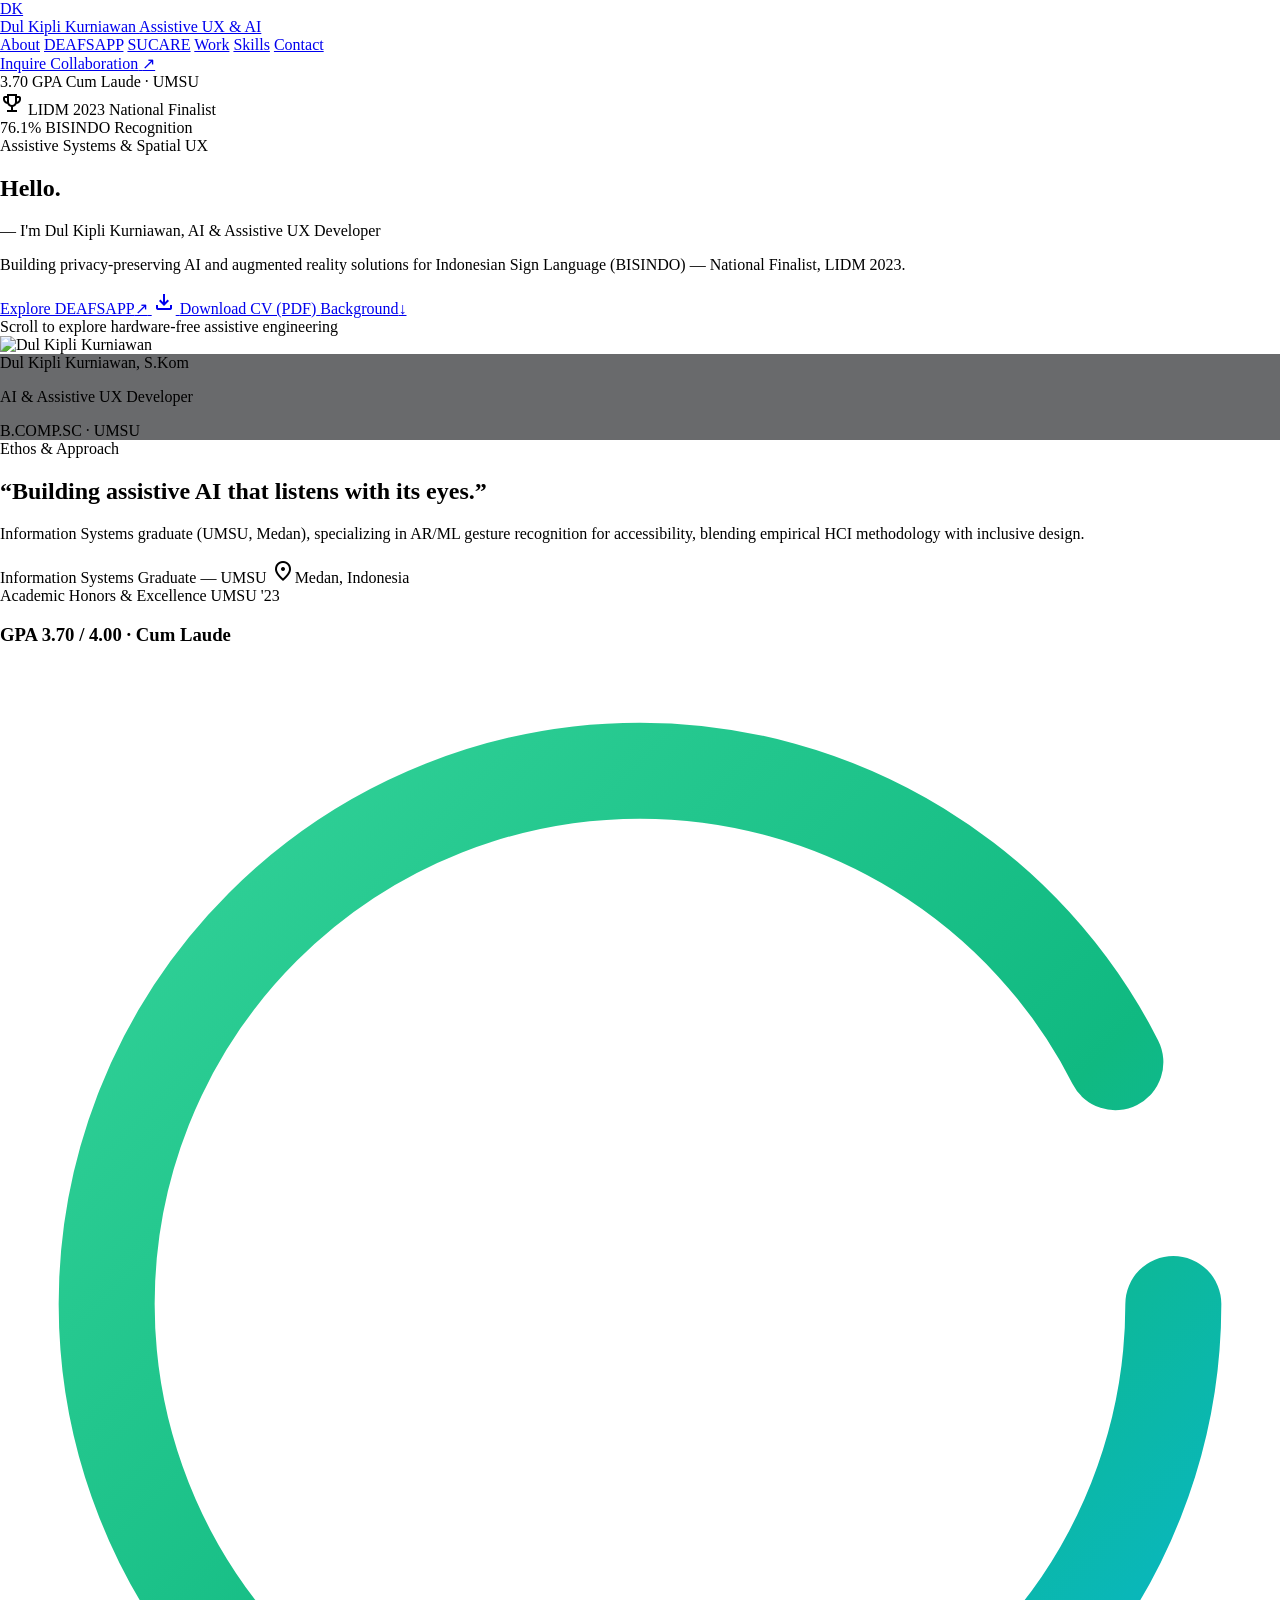
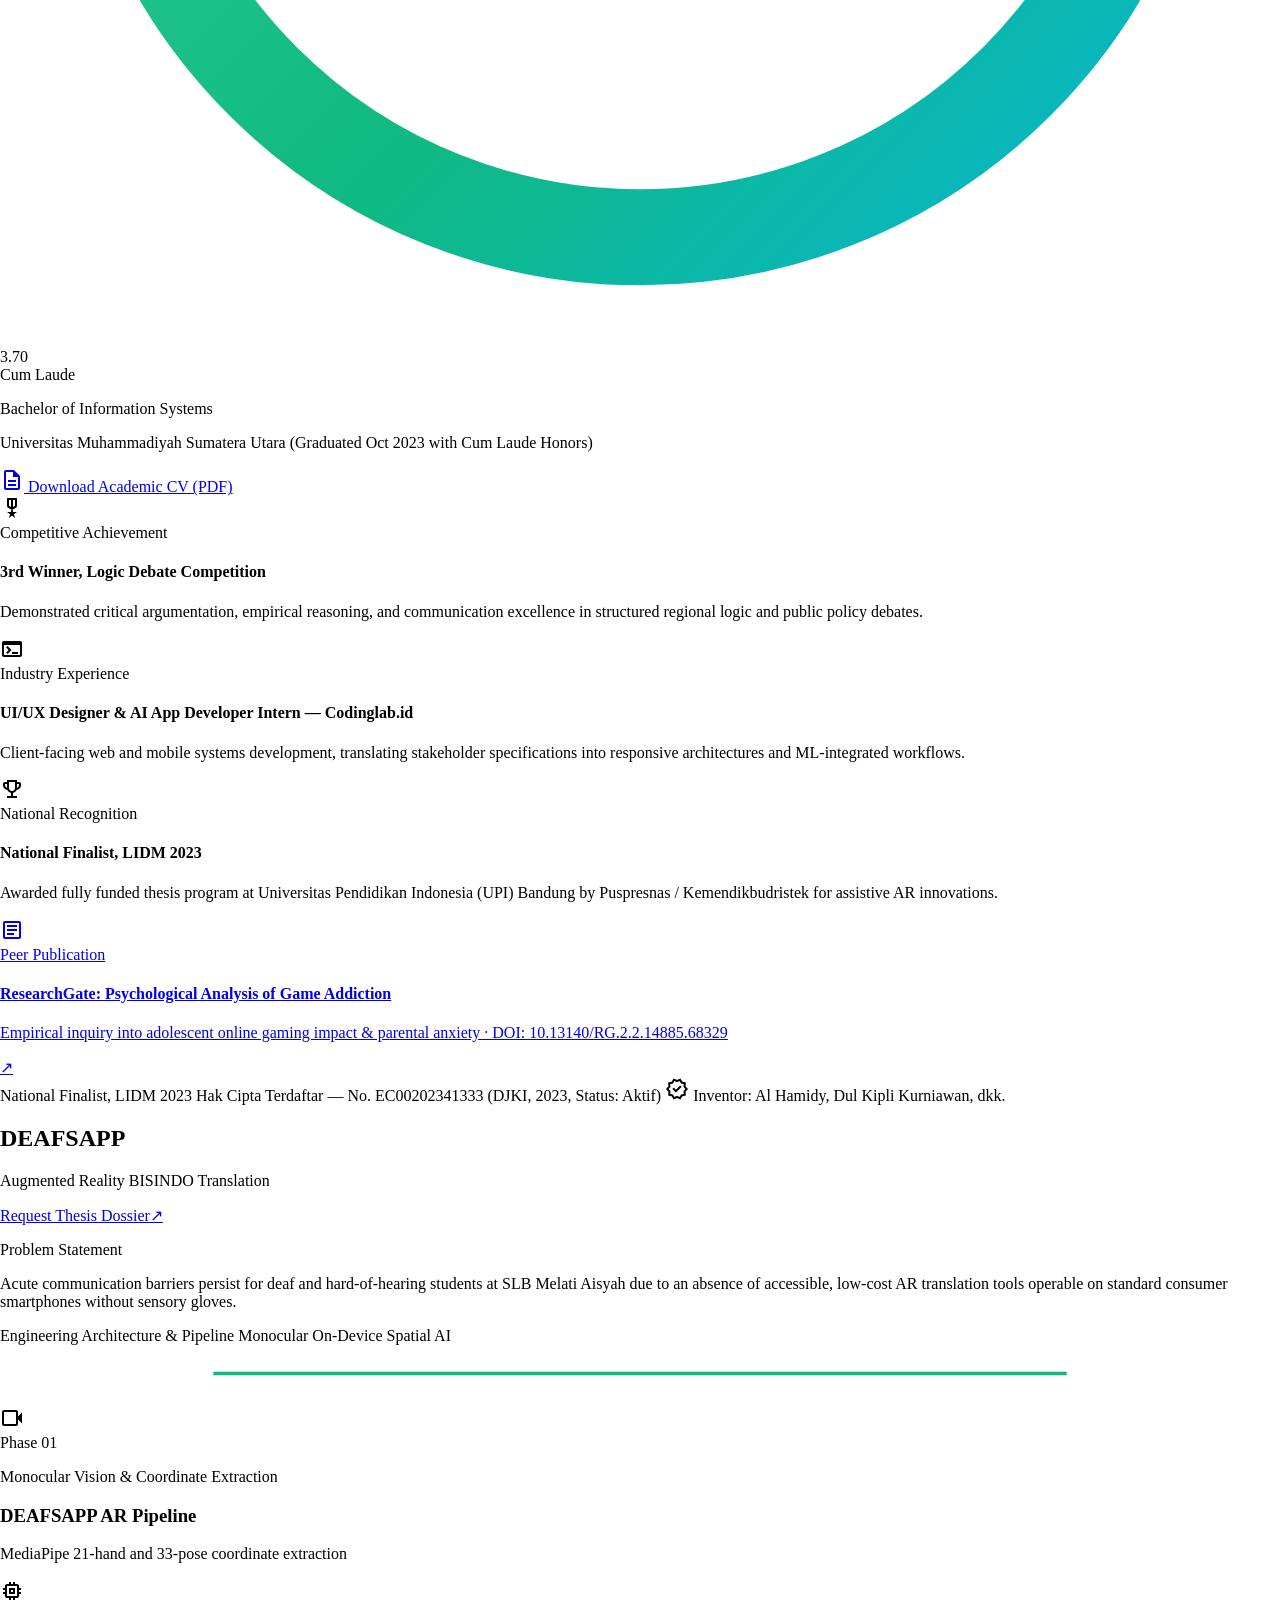
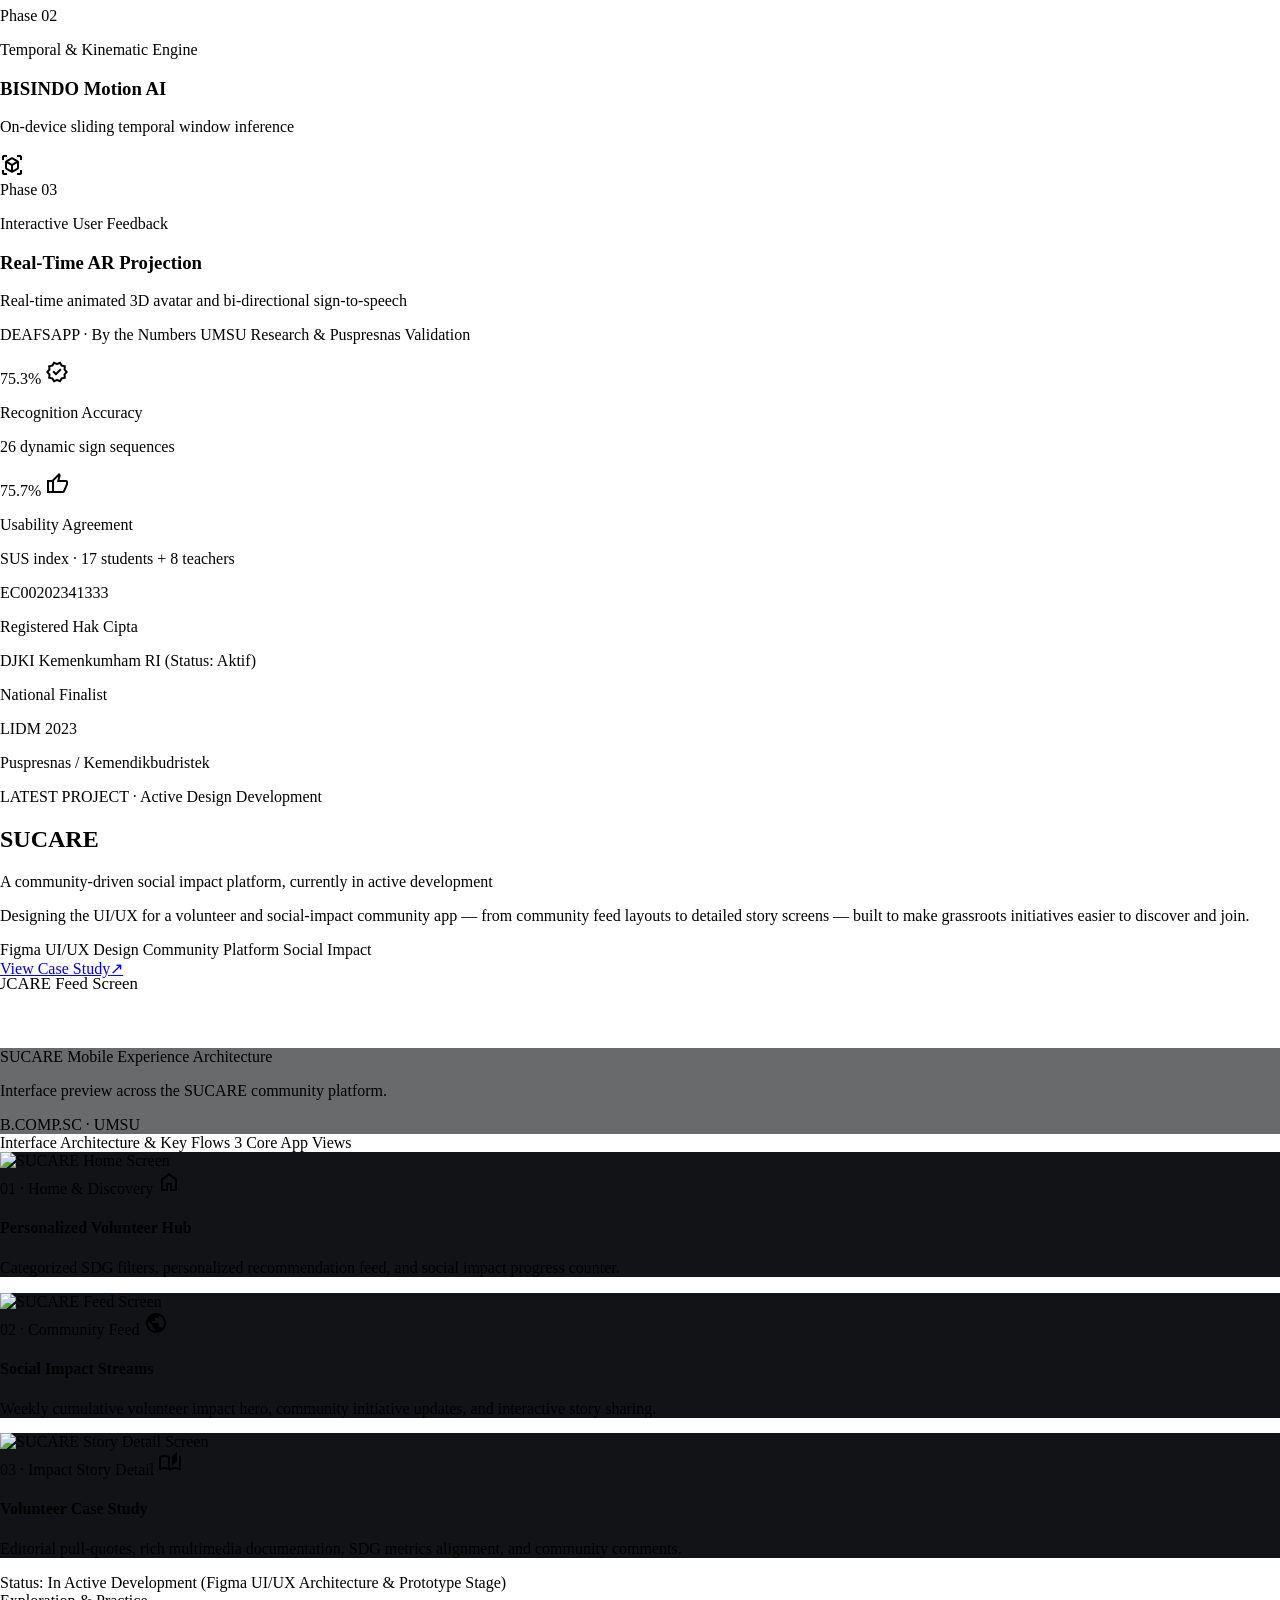
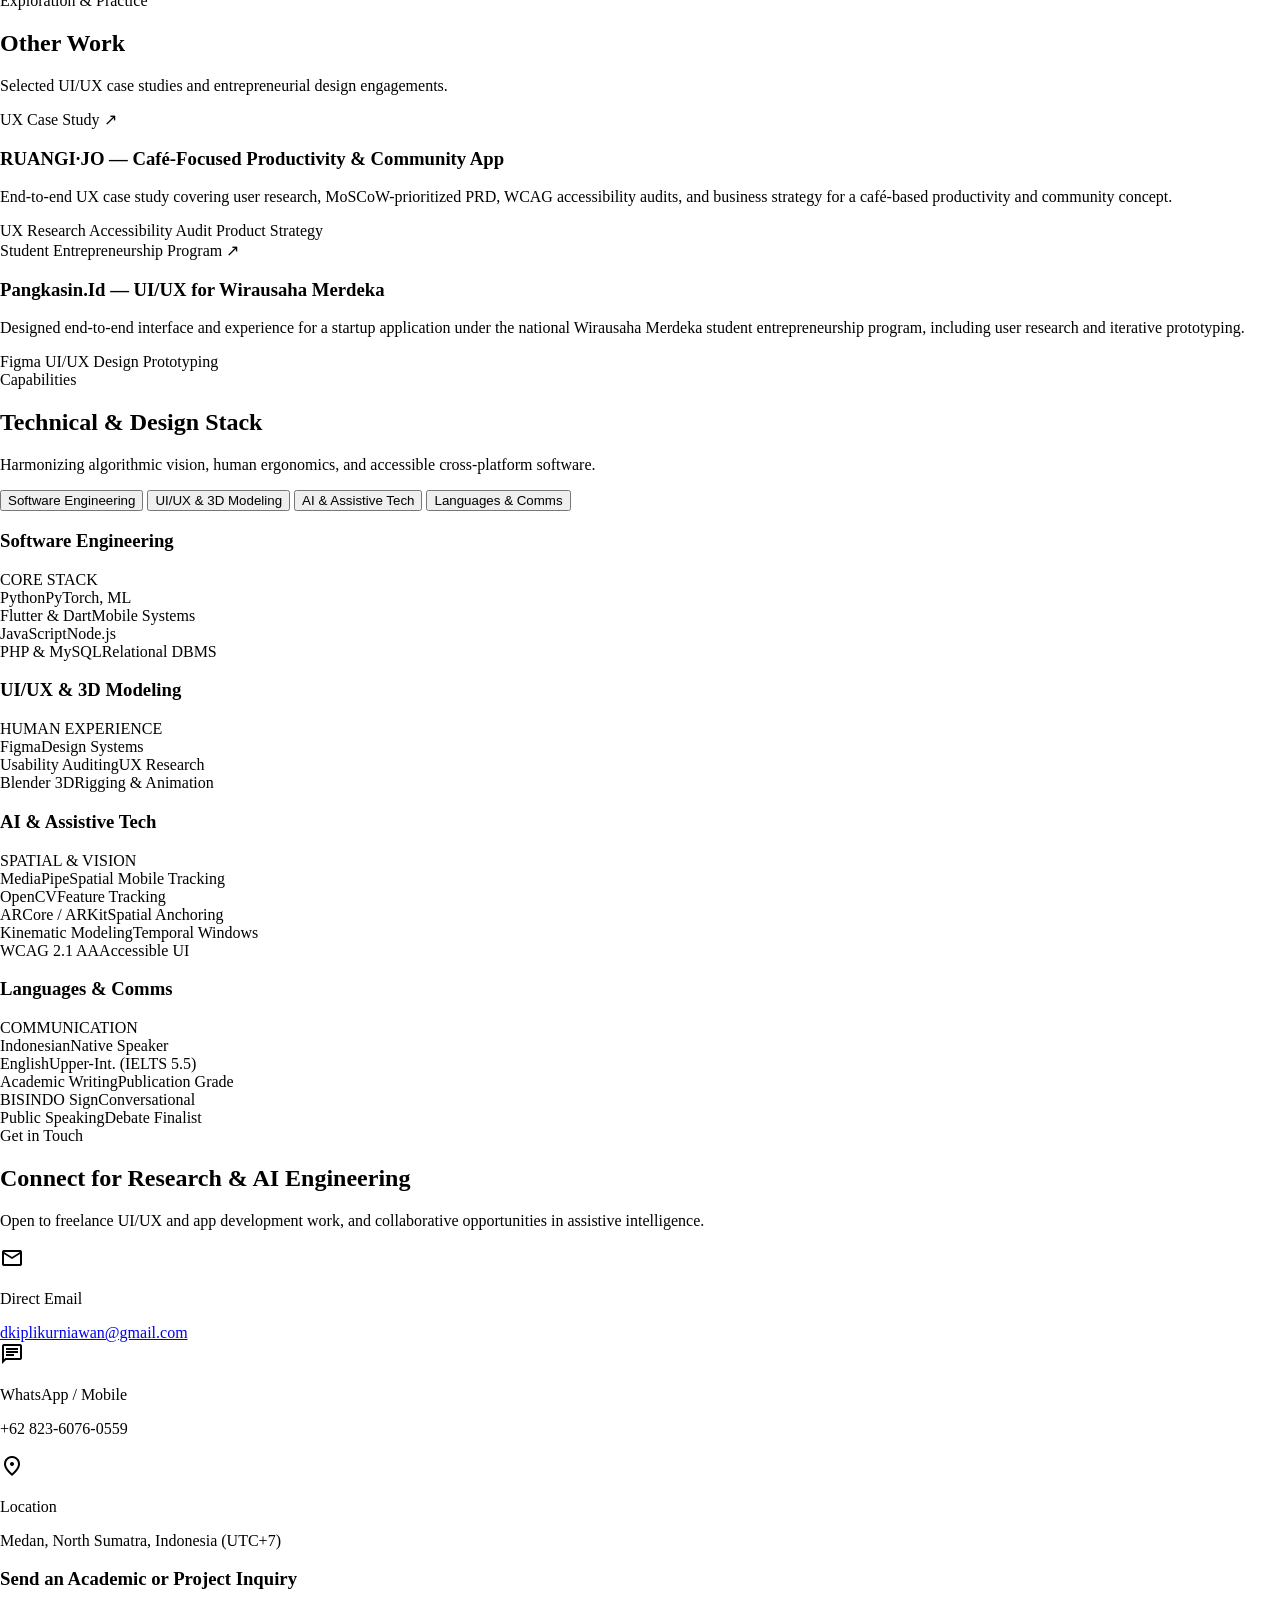
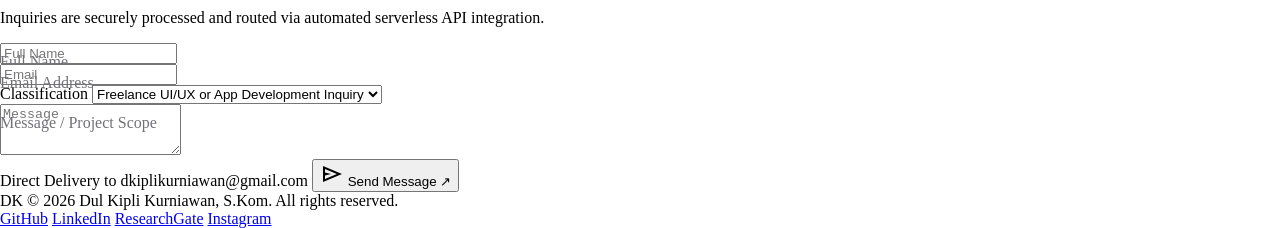
==== commit cf332533: "Update HTML file & added CV PDF asset" ====
--- a/index.html
+++ b/index.html
@@ -116,10 +116,16 @@
             <a class="inline-flex items-center gap-2.5 px-7 py-3.5 rounded-full bg-neutral-950 text-white text-[13px] font-medium hover:bg-neutral-800 transition-all shadow-md active:scale-95 focus-visible:ring-2" href="#deafsapp">
               <span>Explore DEAFSAPP</span><span class="text-sm">↗</span>
             </a>
-            <a class="inline-flex items-center gap-2 px-6 py-3.5 rounded-full bg-white border border-neutral-300 text-neutral-900 text-[13px] font-medium hover:border-neutral-500 hover:bg-neutral-50 transition-all shadow-sm active:scale-95 focus-visible:ring-2" download="CV_Dul_Kipli_Kurniawan.pdf" href="#">
+            
+            <!-- Link Download CV Hero -->
+            <a class="inline-flex items-center gap-2 px-6 py-3.5 rounded-full bg-white border border-neutral-300 text-neutral-900 text-[13px] font-medium hover:border-neutral-500 hover:bg-neutral-50 transition-all shadow-sm active:scale-95 focus-visible:ring-2" 
+               href="assets/CV_Dul_Kipli_Kurniawan.pdf" 
+               download="CV_Dul_Kipli_Kurniawan.pdf" 
+               target="_blank">
               <span class="material-symbols-outlined text-[16px] text-neutral-700">download</span>
               <span>Download CV (PDF)</span>
             </a>
+
             <a class="inline-flex items-center gap-1.5 px-5 py-3.5 rounded-full bg-transparent text-neutral-600 text-[13px] font-medium hover:text-neutral-950 transition-all focus-visible:ring-2" href="#about">
               <span>Background</span><span class="text-xs">↓</span>
             </a>
@@ -216,8 +222,13 @@
           <div class="pt-4 border-t border-hairline-dark text-center space-y-1 relative z-10">
             <p class="text-[13px] text-white font-medium font-headline">Bachelor of Information Systems</p>
             <p class="text-[12px] text-neutral-400 leading-relaxed font-normal">Universitas Muhammadiyah Sumatera Utara (Graduated Oct 2023 with Cum Laude Honors)</p>
+            
+            <!-- Link Download Academic CV -->
             <div class="pt-3">
-              <a class="inline-flex items-center justify-center gap-2 px-4 py-2 rounded-full bg-white/10 hover:bg-white/15 border border-hairline-dark text-emerald-300 hover:text-white text-[11px] font-medium font-headline transition-all active:scale-95 focus-visible:ring-2" download="Academic_CV_Dul_Kipli_Kurniawan.pdf" href="#">
+              <a class="inline-flex items-center justify-center gap-2 px-4 py-2 rounded-full bg-white/10 hover:bg-white/15 border border-hairline-dark text-emerald-300 hover:text-white text-[11px] font-medium font-headline transition-all active:scale-95 focus-visible:ring-2" 
+                 href="assets/CV_Dul_Kipli_Kurniawan.pdf" 
+                 download="CV_Dul_Kipli_Kurniawan.pdf" 
+                 target="_blank">
                 <span class="material-symbols-outlined text-[14px]">description</span>
                 <span>Download Academic CV (PDF)</span>
               </a>
@@ -742,7 +753,7 @@
           <div class="p-8 sm:p-12 rounded-[36px] bg-dark-surface border border-hairline-dark shadow-2xl space-y-8 relative overflow-hidden" id="inquiry-card">
             <div class="space-y-2 border-b border-hairline-dark pb-6">
               <h3 class="font-headline text-2xl sm:text-3xl font-medium text-white">Send an Academic or Project Inquiry</h3>
-              <p class="text-[13px] text-neutral-400 font-normal">Messages are dispatched directly via Google Apps Script.</p>
+              <p class="text-[13px] text-neutral-400 font-normal">Inquiries are securely processed and routed via automated serverless API integration.</p>
             </div>
 
             <!-- Feedback Banner -->
@@ -801,7 +812,6 @@
                   Direct Delivery to dkiplikurniawan@gmail.com
                 </span>
                 
-                <!-- Fixed Submit Button (No longer turns blank white) -->
                 <button class="w-full sm:w-auto px-8 py-3.5 rounded-full bg-white text-neutral-950 font-semibold text-[13px] hover:bg-neutral-200 transition-all flex items-center justify-center gap-2 shadow-lg active:scale-95 font-headline disabled:opacity-80 disabled:cursor-not-allowed cursor-pointer focus-visible:ring-2" id="inquiry-submit-btn" type="submit">
                   <span class="inline-flex items-center" id="btn-icon-wrapper">
                     <span class="material-symbols-outlined text-[16px] transition-transform duration-300" id="btn-plane-icon">send</span>
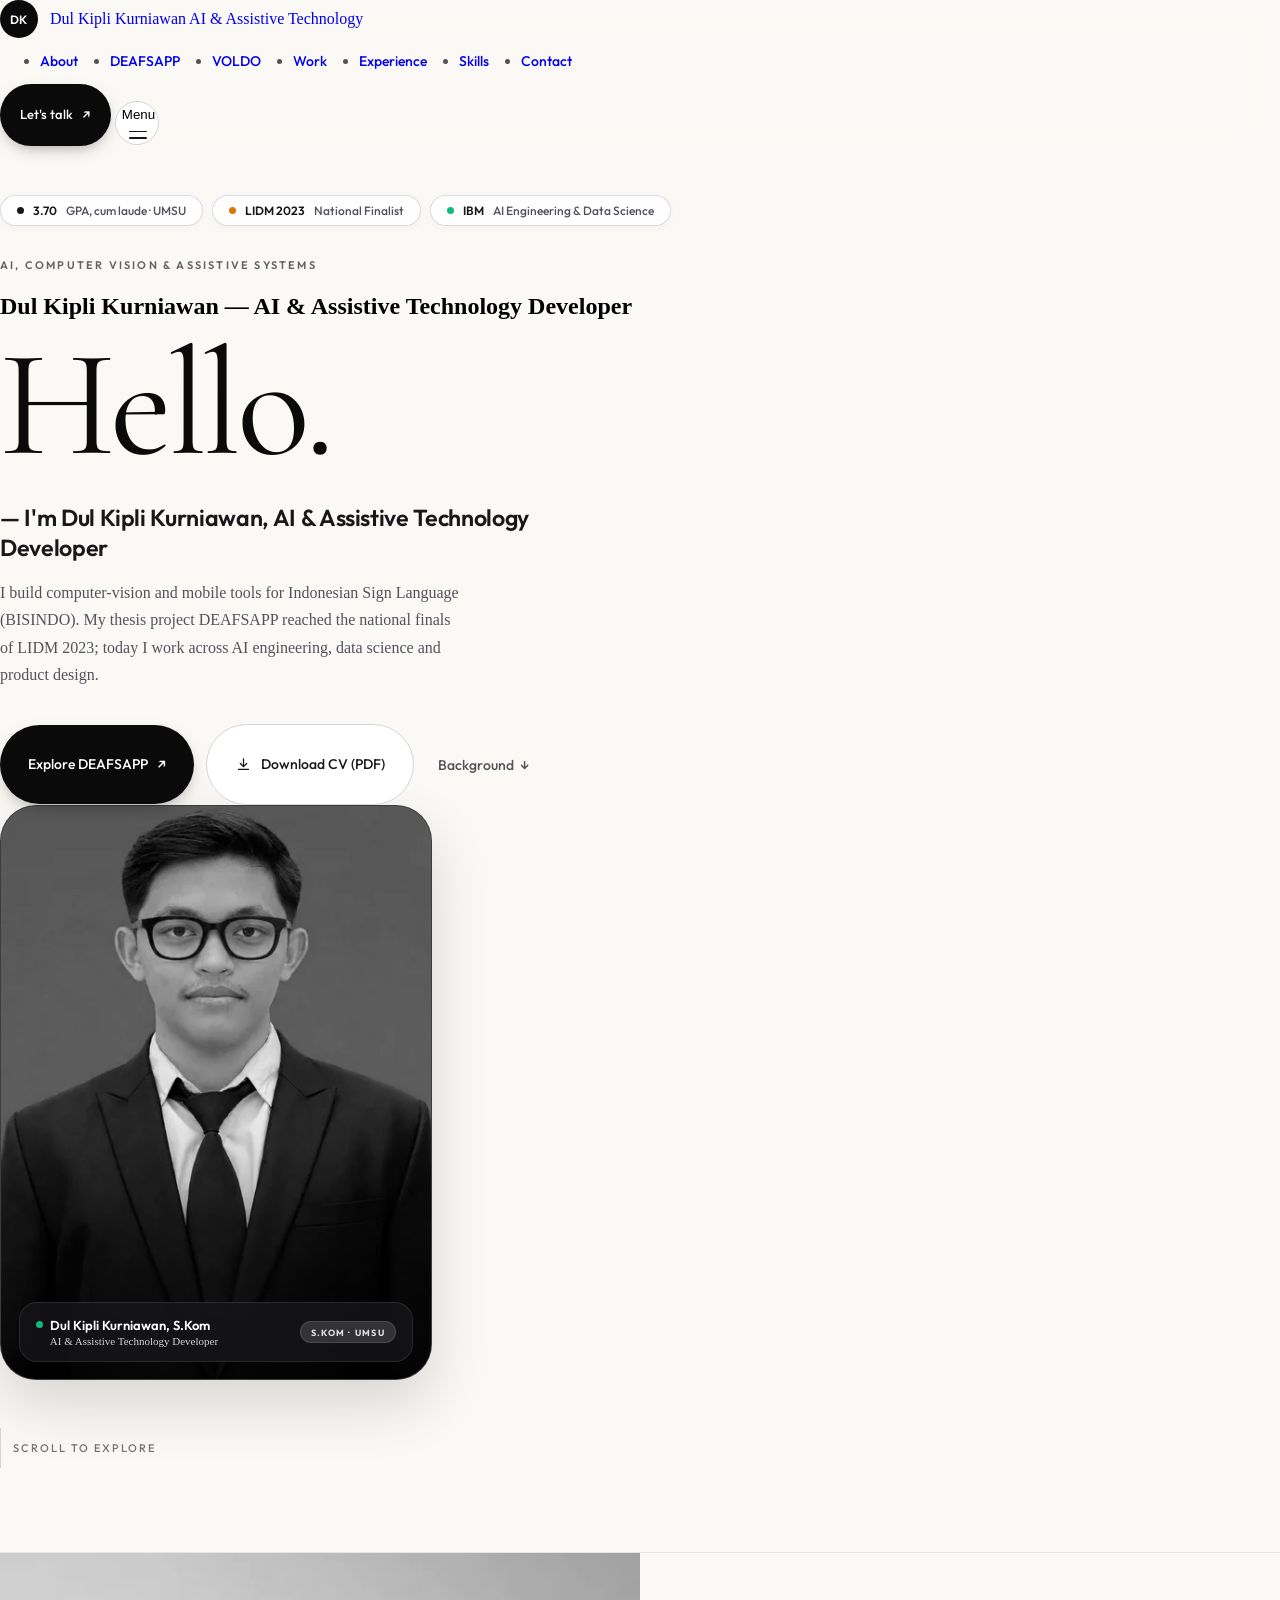
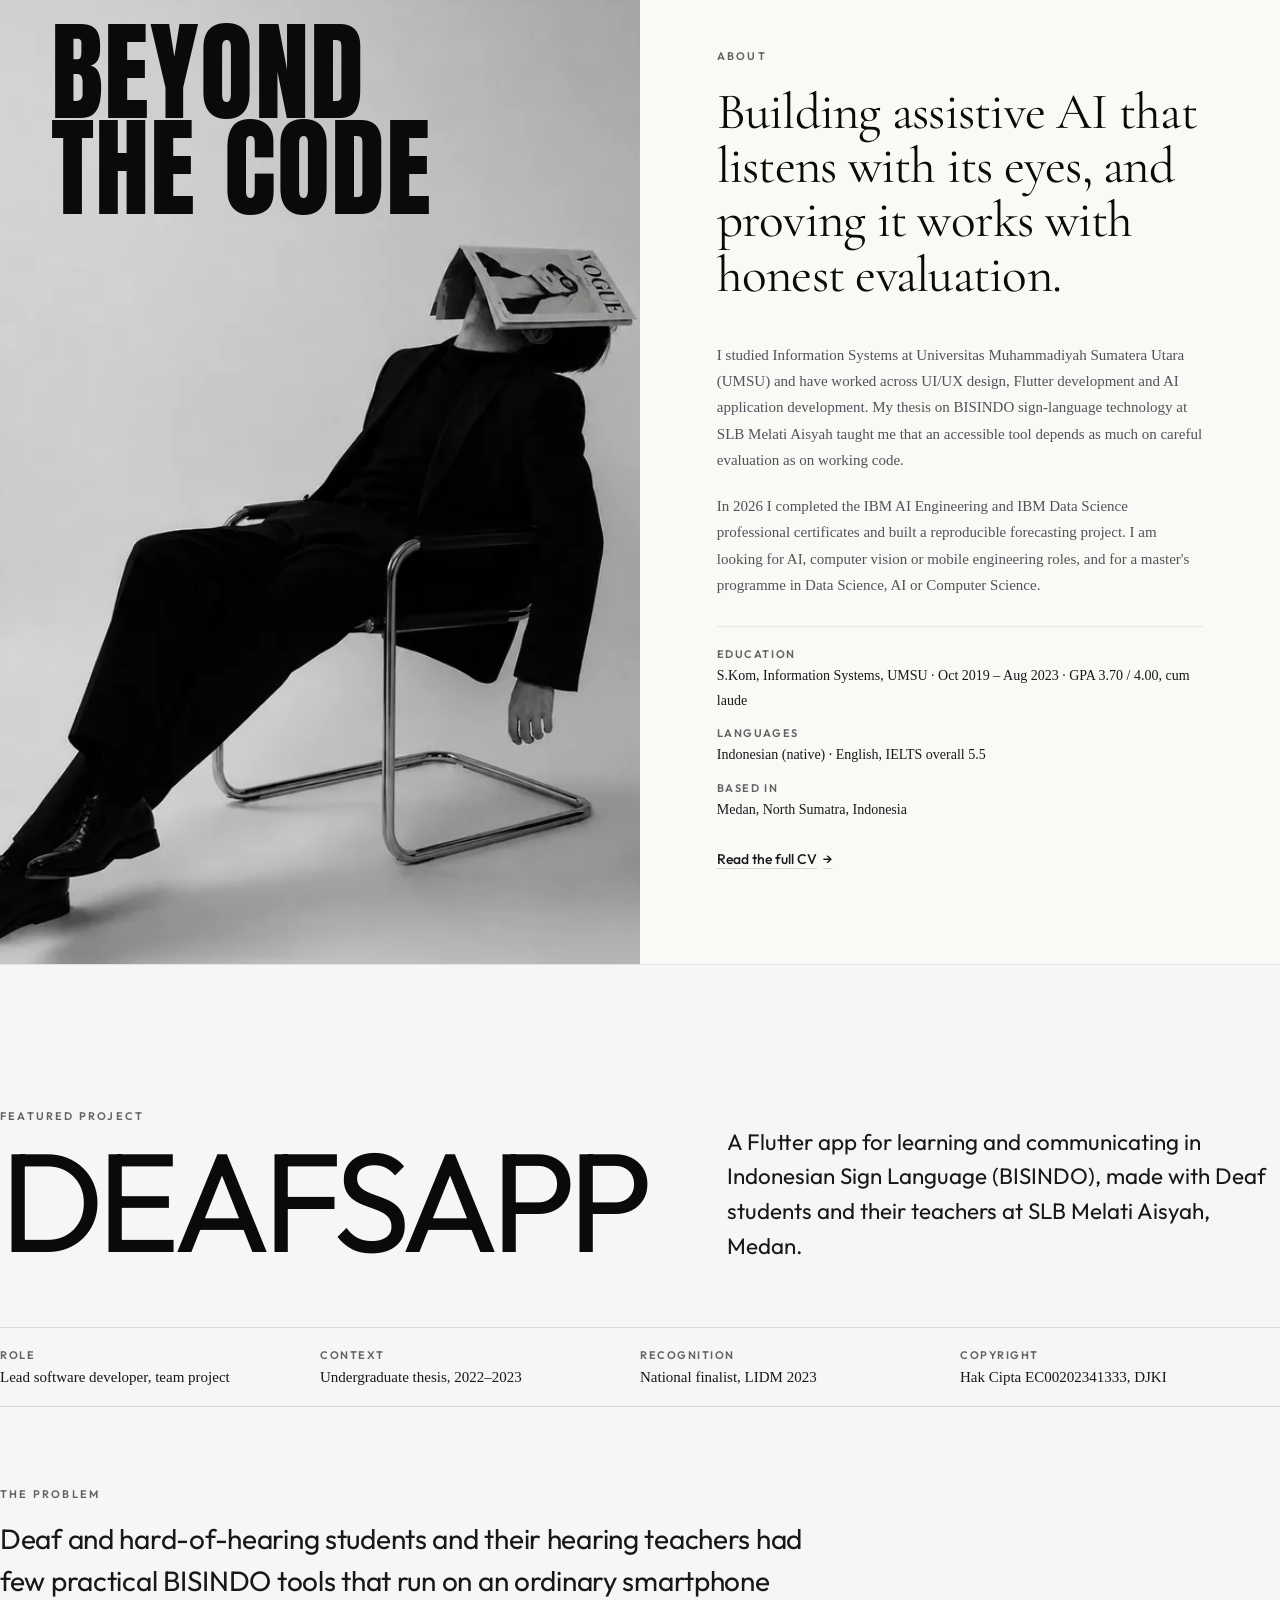
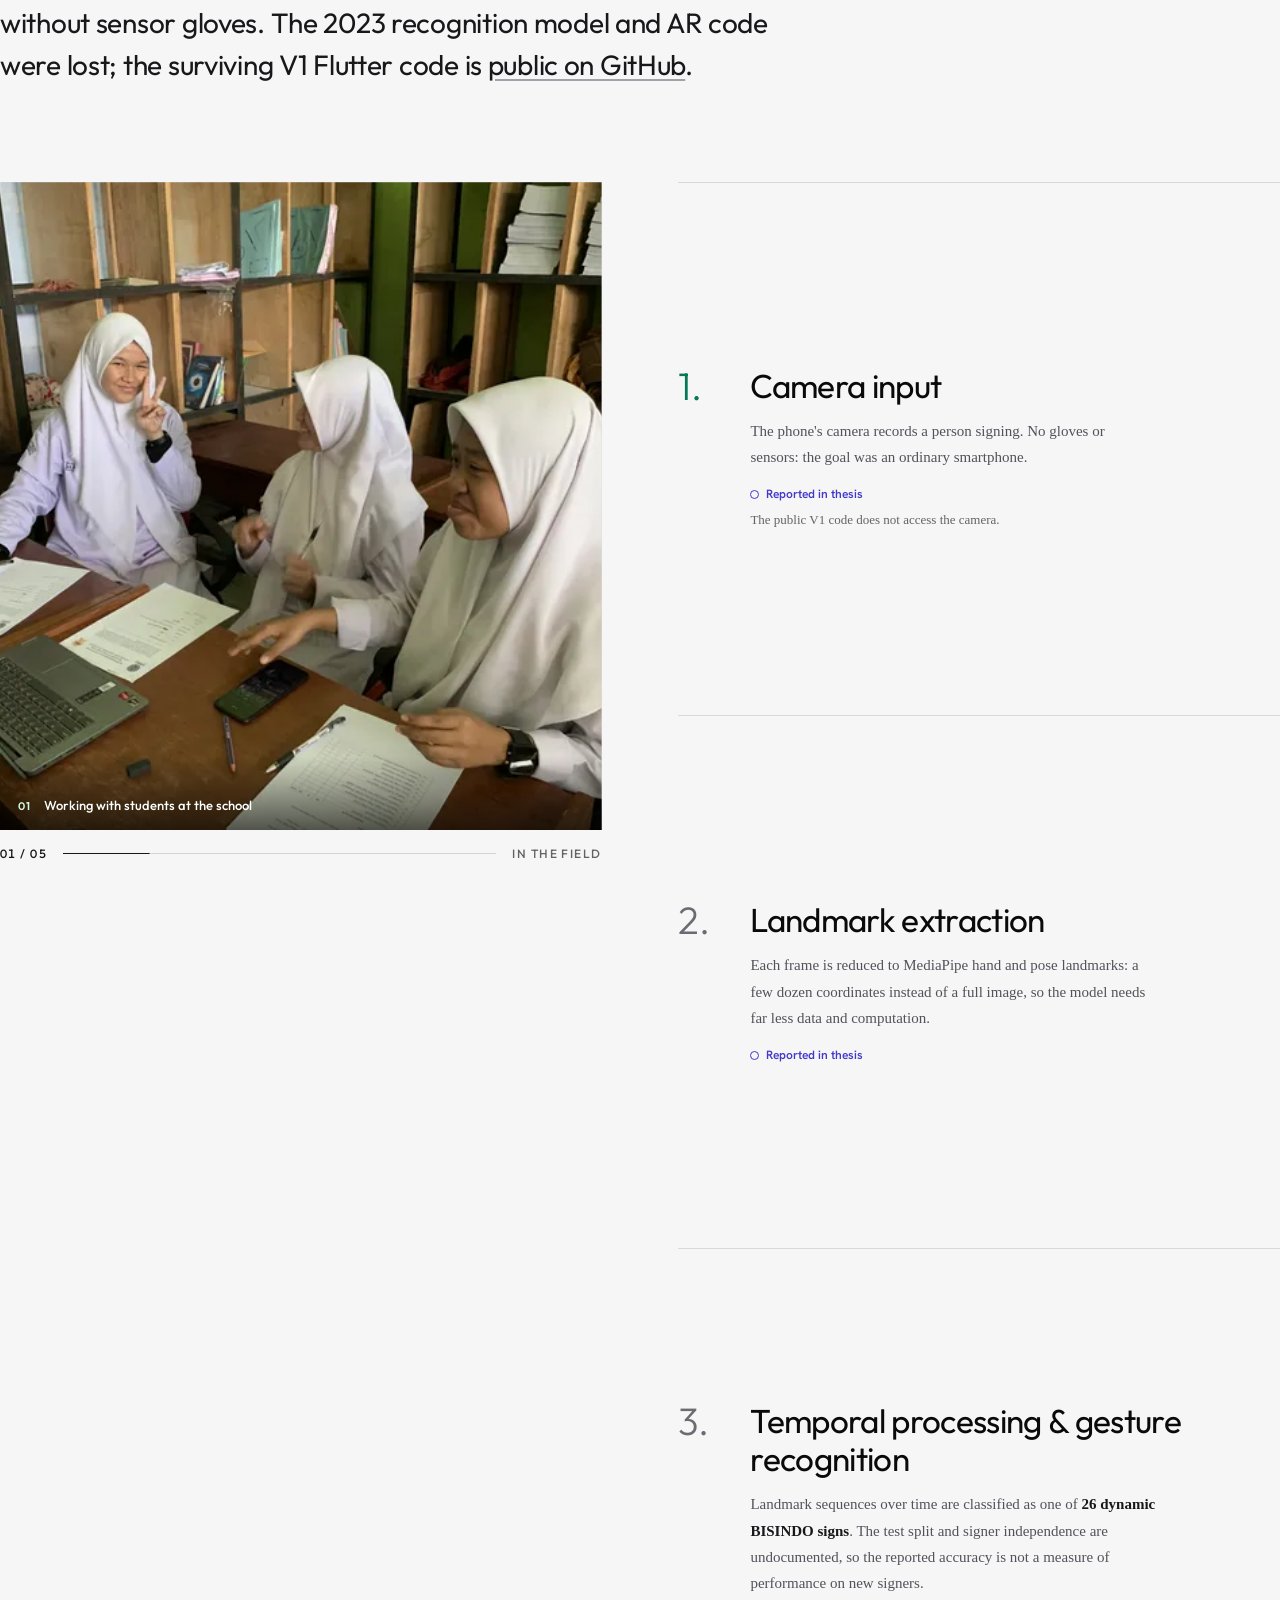
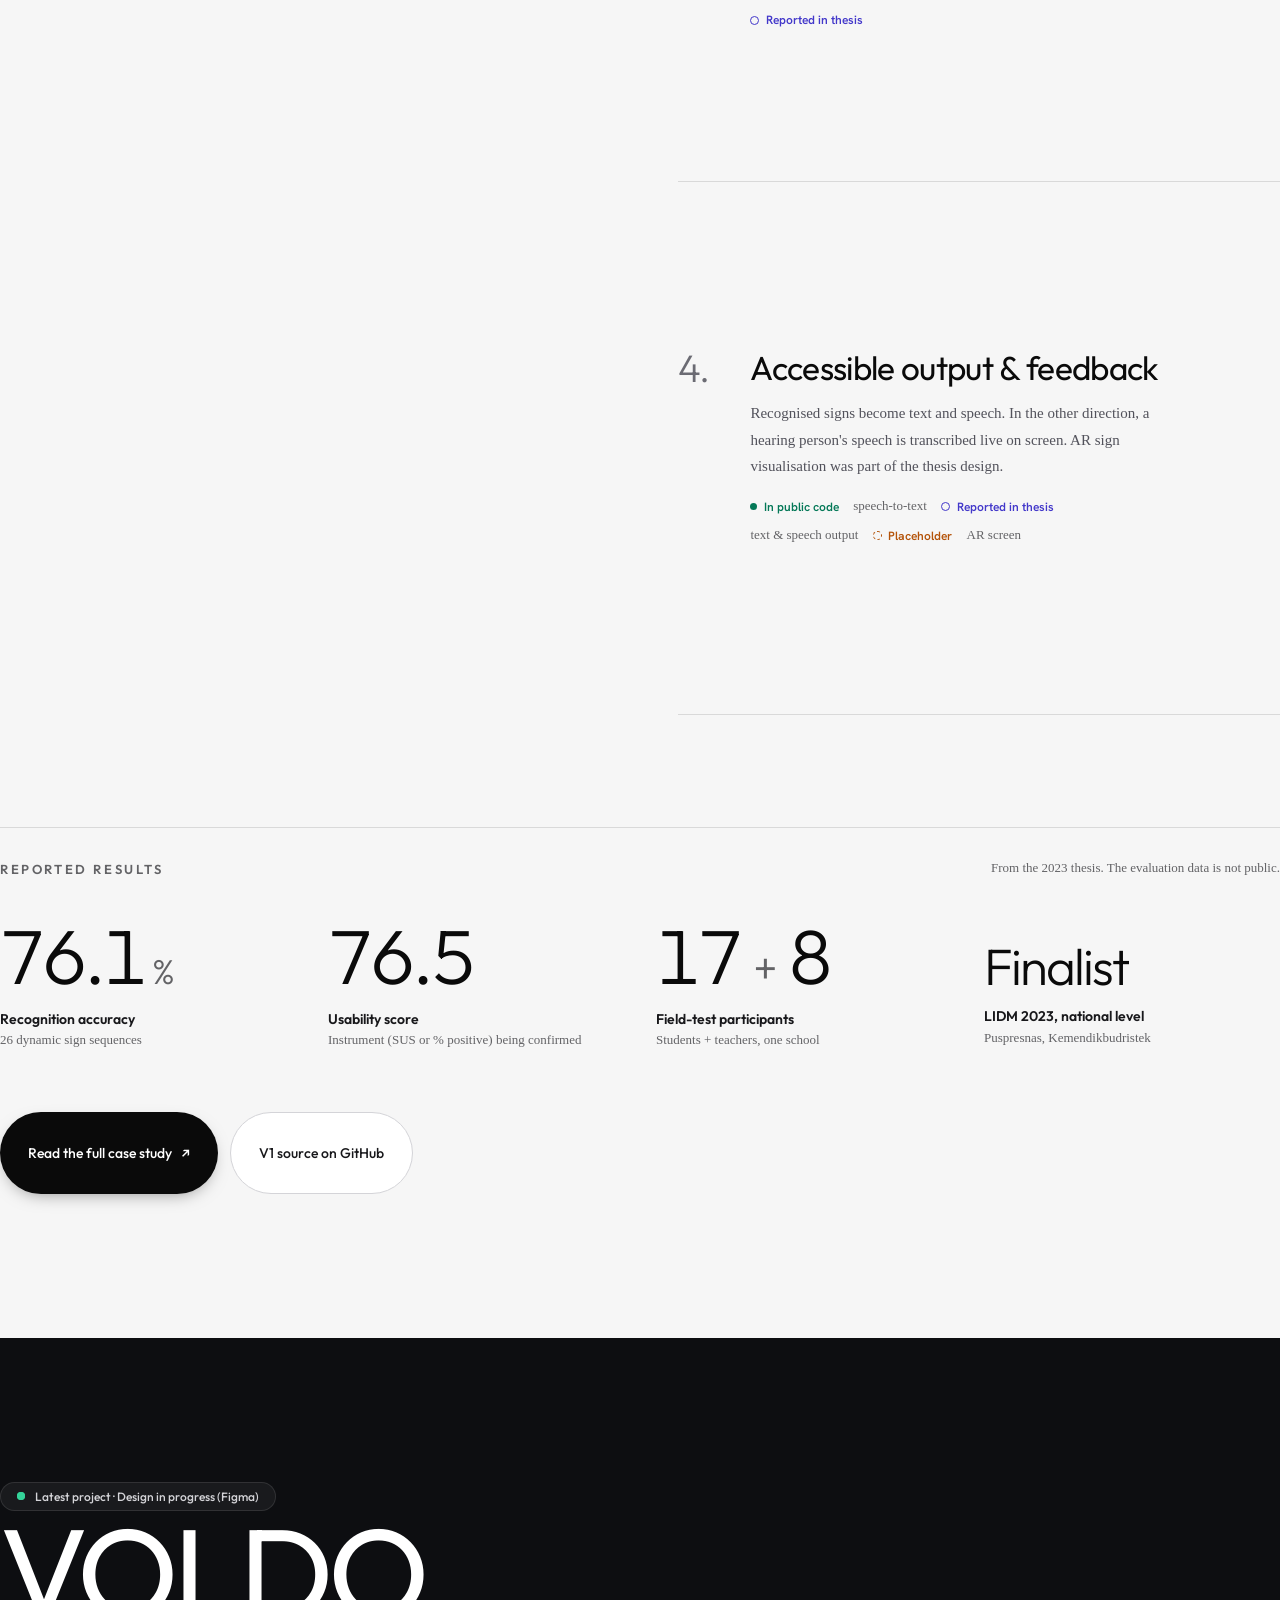
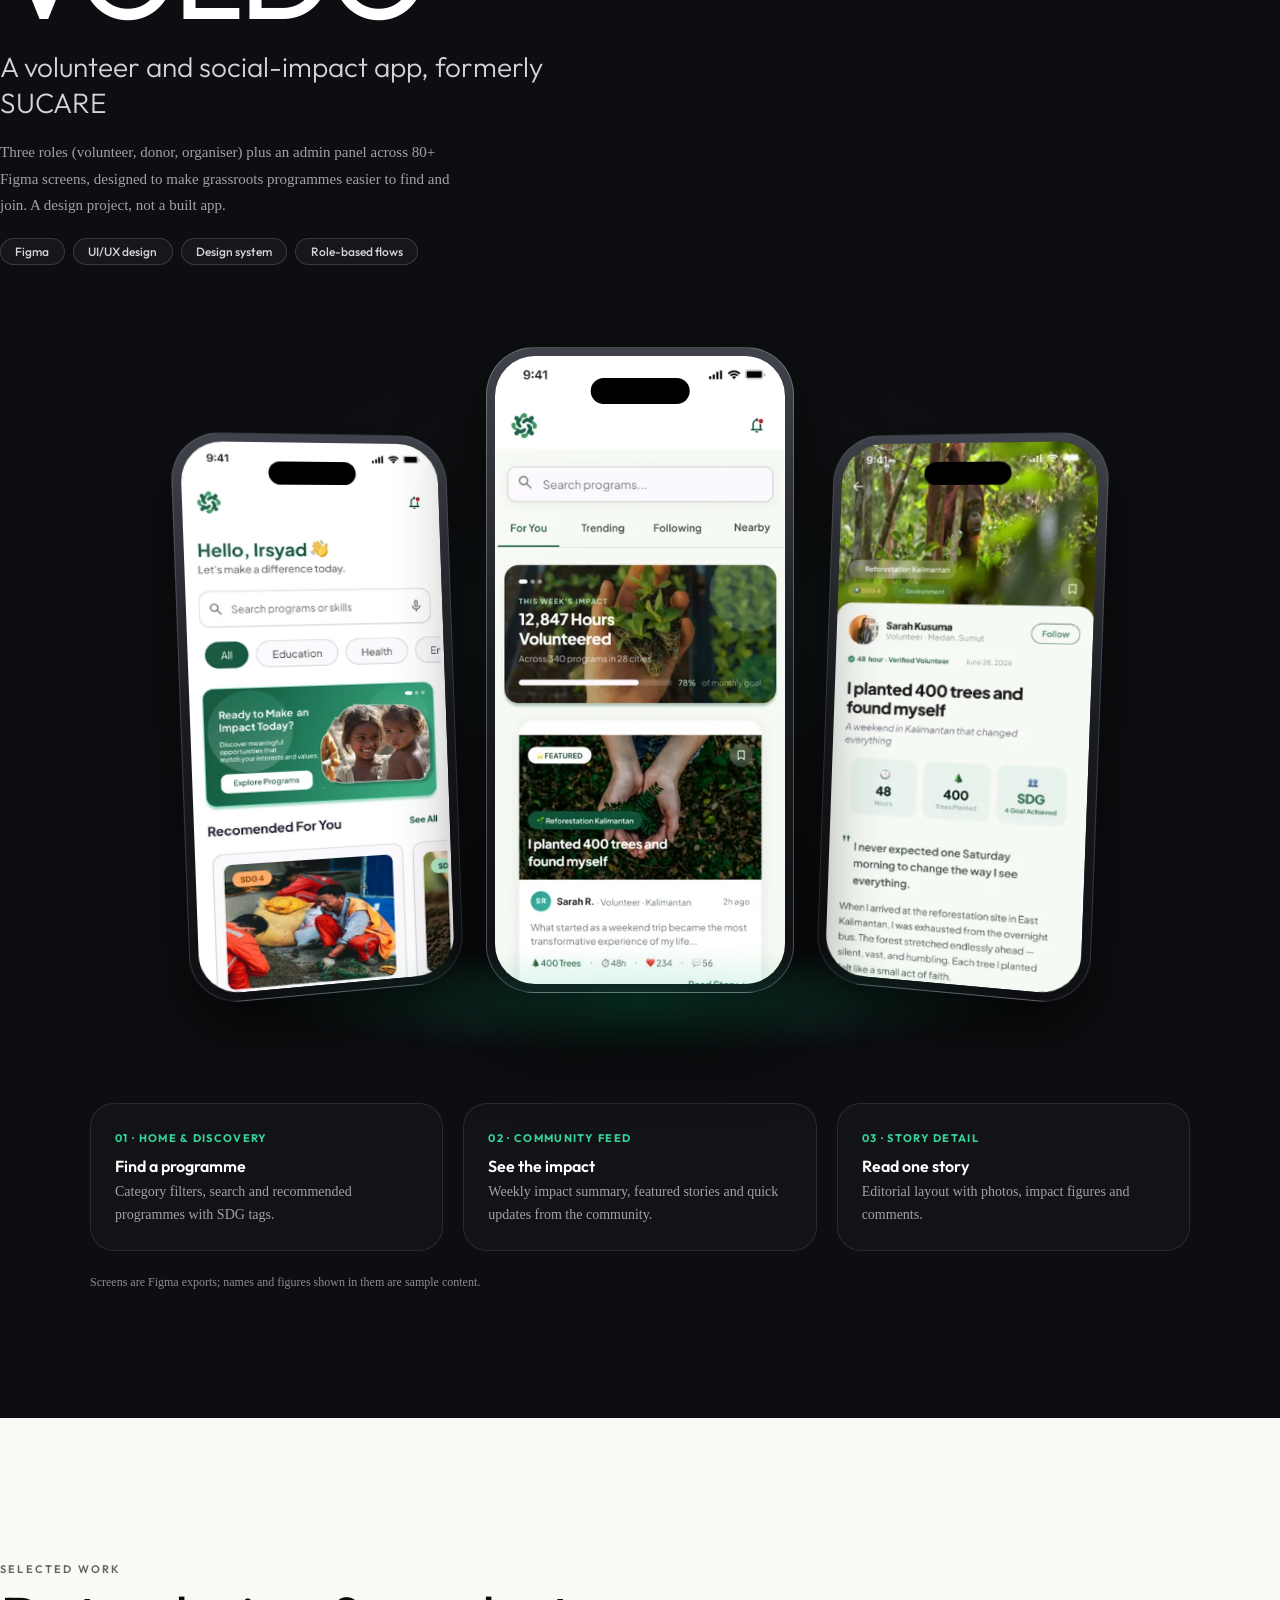
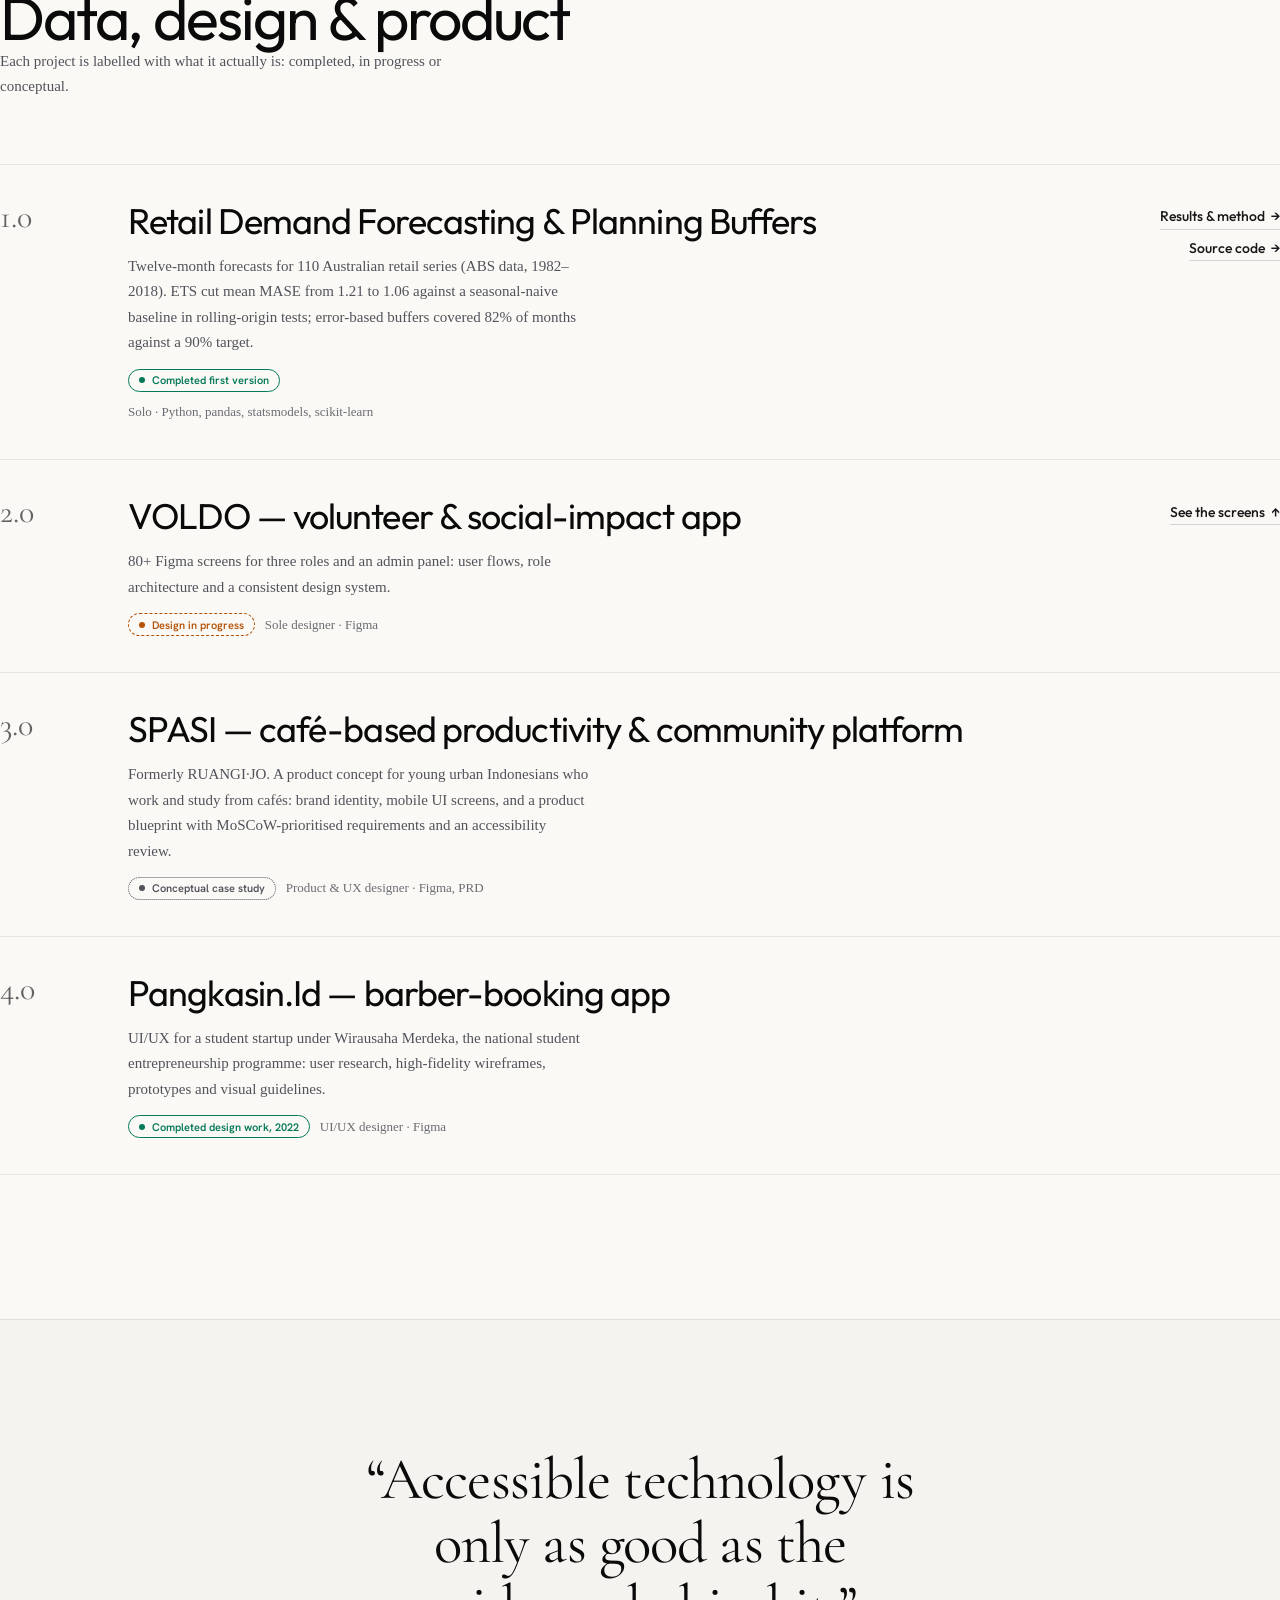
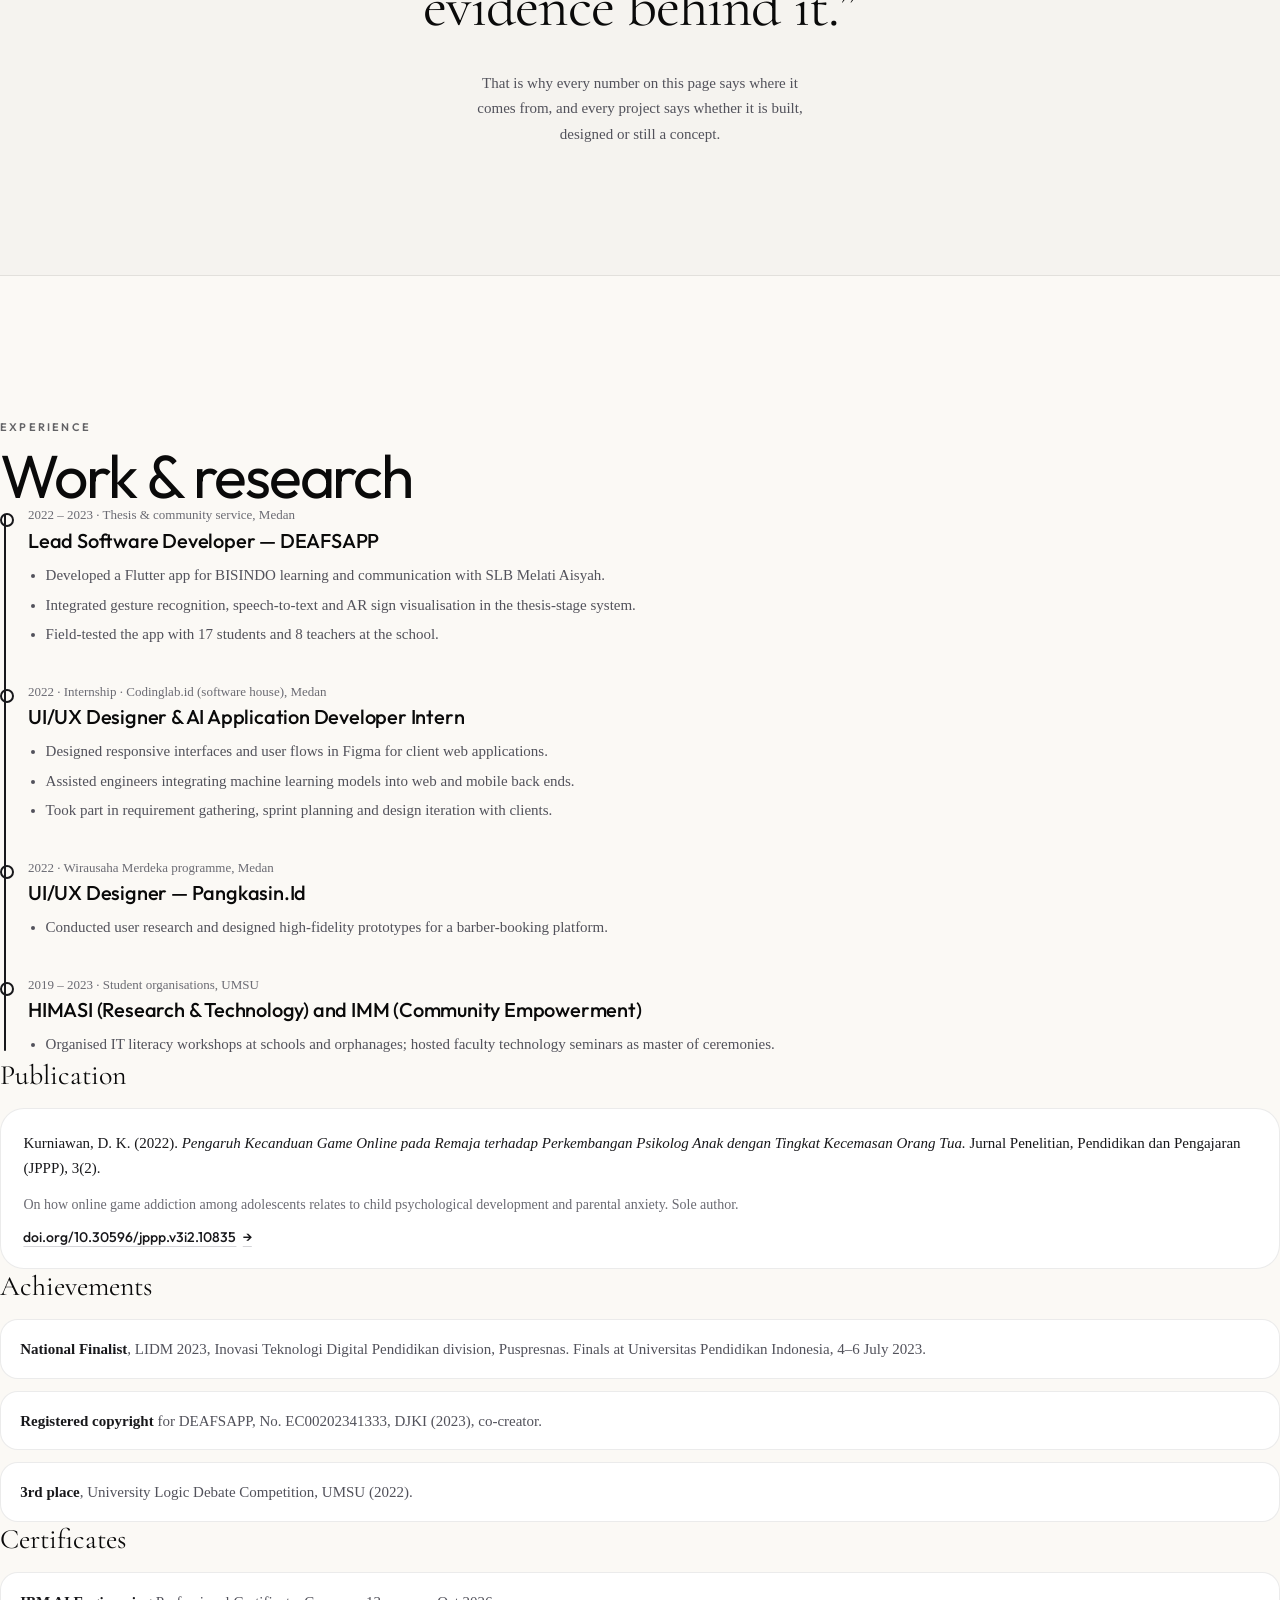
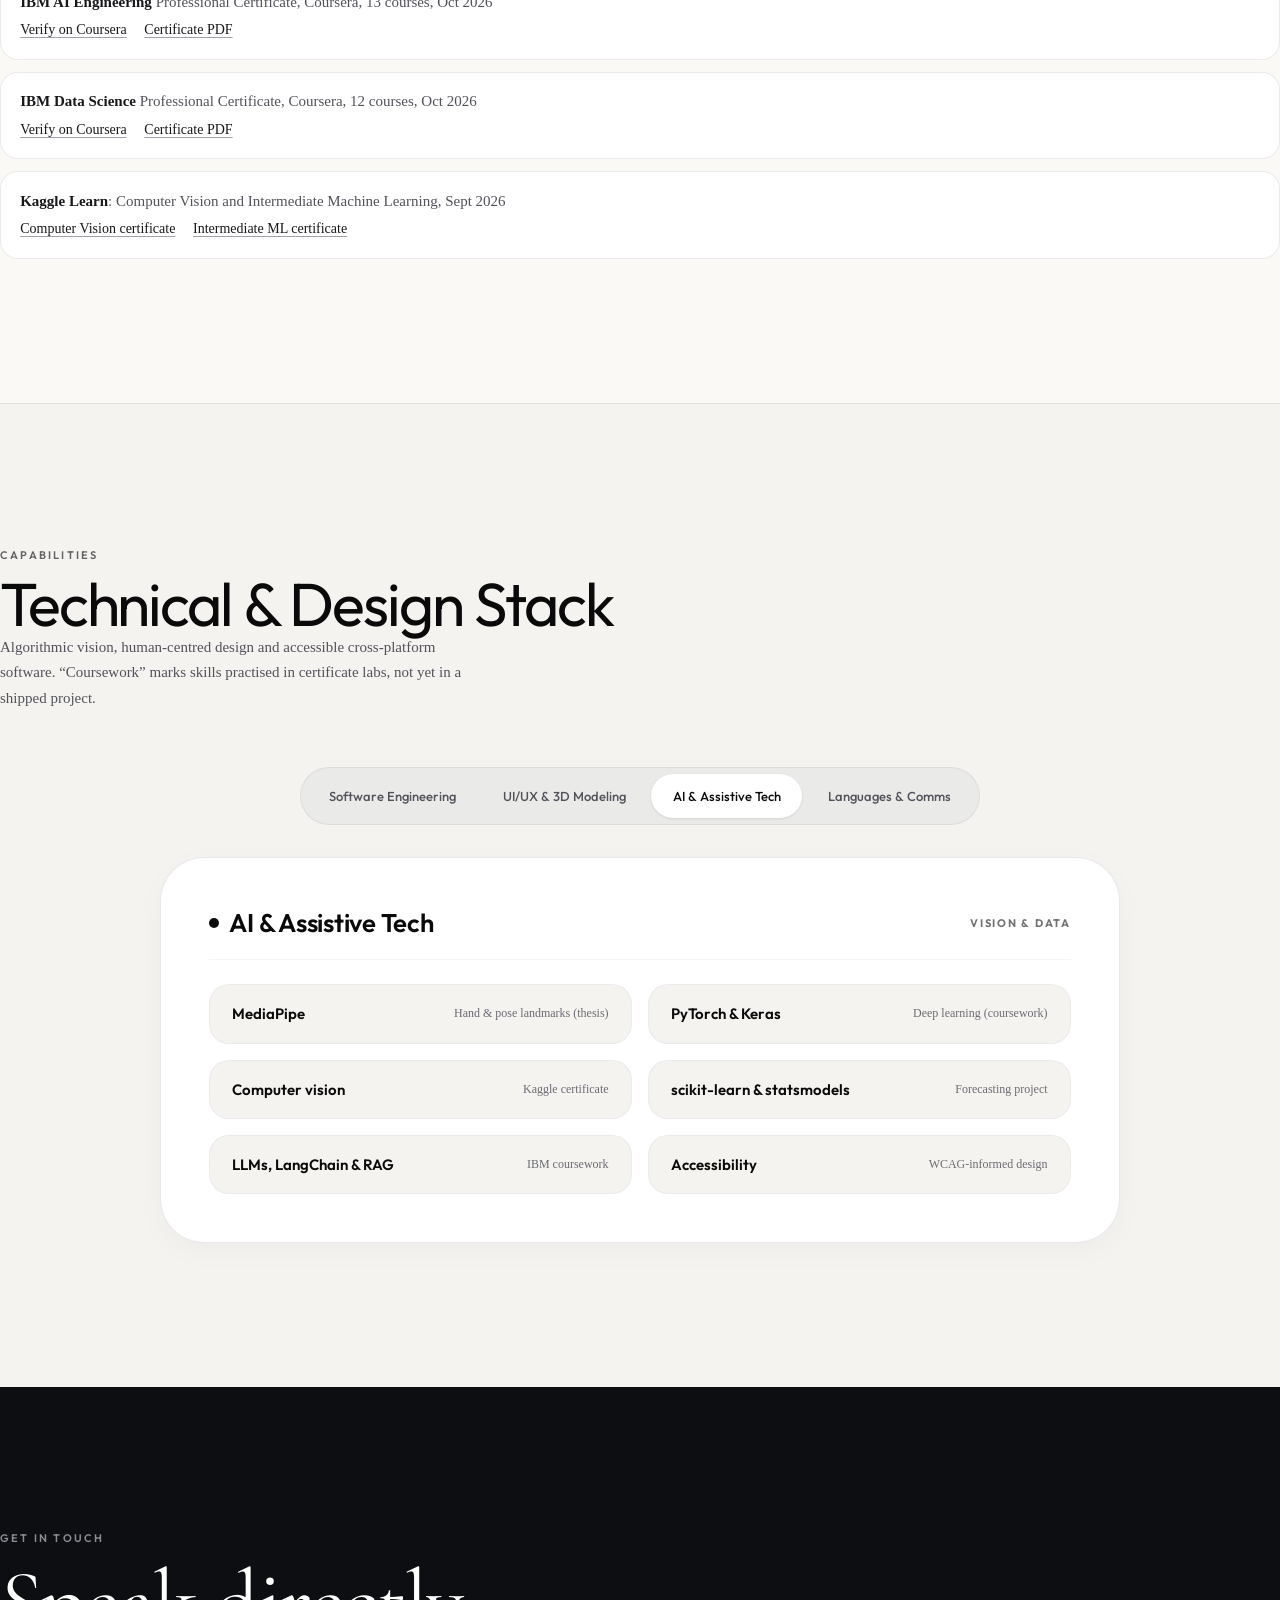
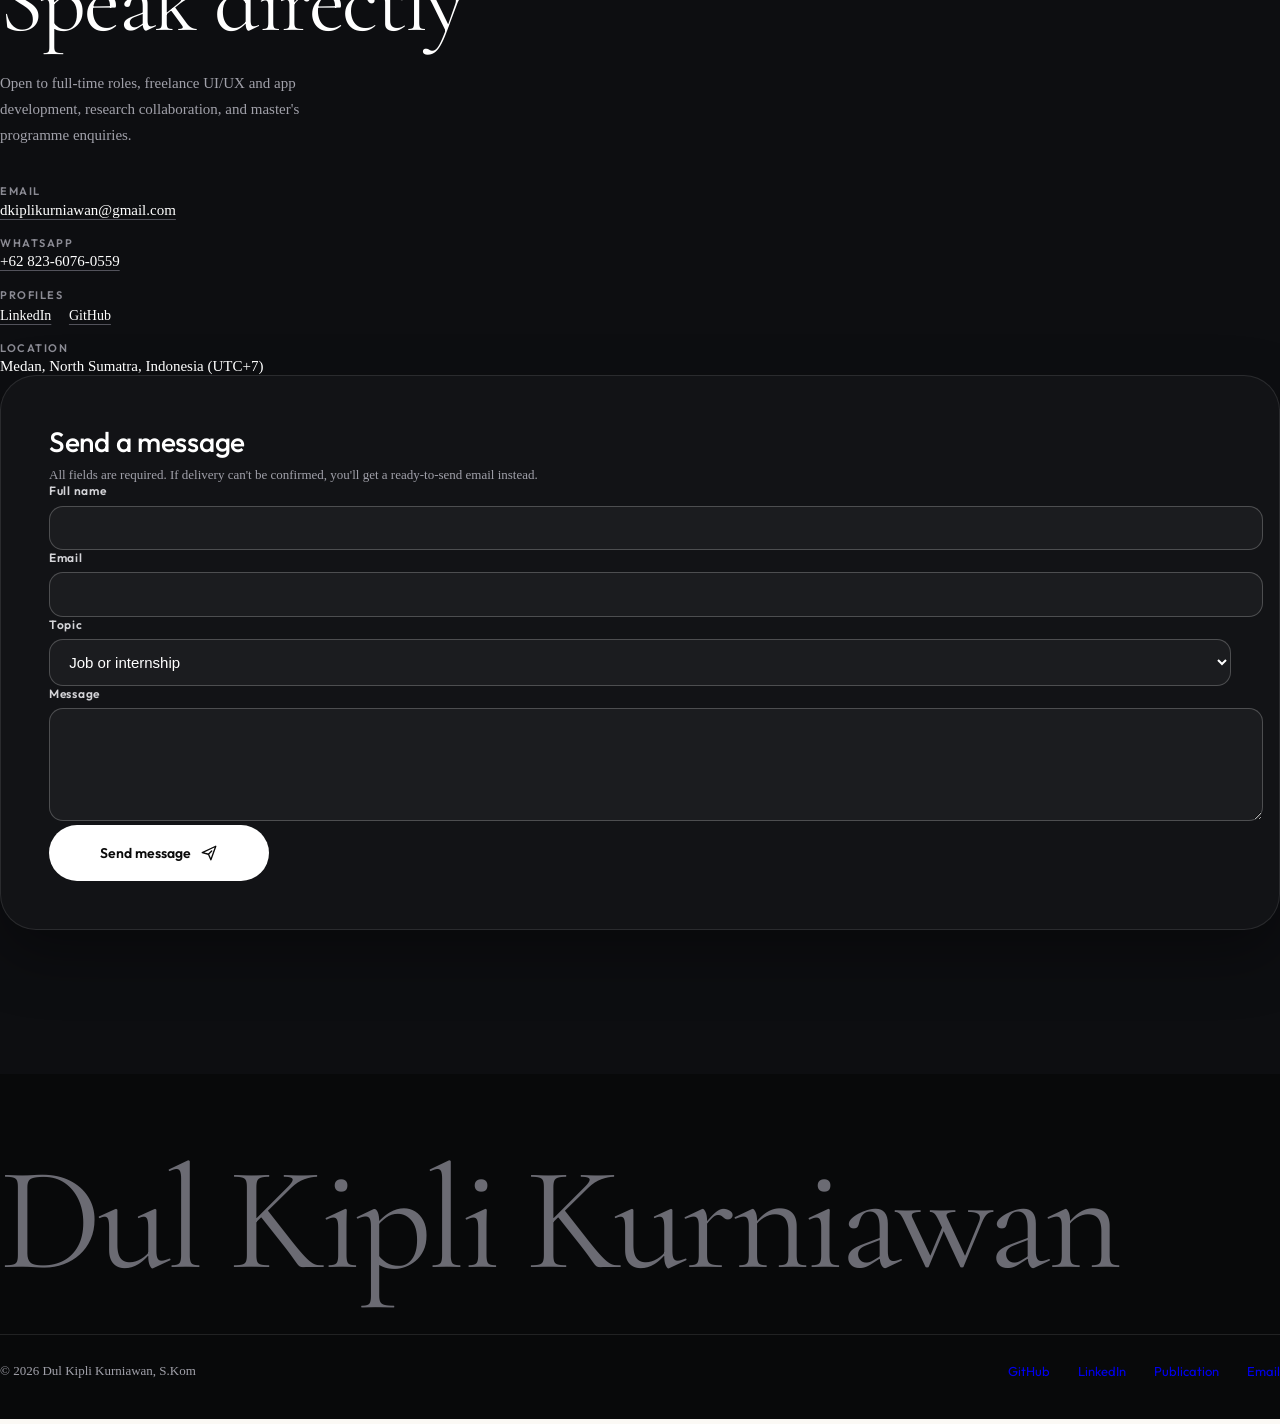
==== commit 5842491f: "update portfolio" ====
--- a/index.html
+++ b/index.html
@@ -1,847 +1,613 @@
 <!DOCTYPE html>
-<html class="light scroll-smooth" lang="en">
+<html lang="en">
 <head>
   <meta charset="utf-8"/>
-  <meta content="width=device-width, initial-scale=1.0" name="viewport"/>
-  <title>Dul Kipli Kurniawan — Portfolio</title>
-  
-  <!-- Fonts & Icons -->
+  <meta name="viewport" content="width=device-width, initial-scale=1.0"/>
+  <meta name="theme-color" content="#FBF9F5"/>
+  <title>Dul Kipli Kurniawan — AI, Computer Vision &amp; Assistive Technology</title>
+  <meta name="description" content="Portfolio of Dul Kipli Kurniawan: AI and data science developer working on computer vision, Flutter mobile apps and assistive technology for Indonesian Sign Language (BISINDO)."/>
+  <link rel="canonical" href="https://dkiplikurniawan.github.io/portfolio/"/>
+  <meta name="robots" content="index, follow"/>
+  <meta name="author" content="Dul Kipli Kurniawan"/>
+  <meta property="og:type" content="profile"/>
+  <meta property="og:title" content="Dul Kipli Kurniawan — AI, Computer Vision & Assistive Technology"/>
+  <meta property="og:description" content="Assistive AI, Flutter mobile apps and data science. Featured project: DEAFSAPP, a BISINDO sign-language app (LIDM 2023 national finalist)."/>
+  <meta property="og:url" content="https://dkiplikurniawan.github.io/portfolio/"/>
+  <meta property="og:image" content="https://dkiplikurniawan.github.io/portfolio/assets/og-image.png"/>
+  <meta property="og:image:width" content="1200"/>
+  <meta property="og:image:height" content="630"/>
+  <meta name="twitter:card" content="summary_large_image"/>
+  <link rel="icon" href="assets/favicon.svg" type="image/svg+xml"/>
+
+  <!-- Motion bootstrap. Nothing is hidden by CSS alone: GSAP sets start states when it runs.
+       The intro curtain only exists while JS runs, and is removed after 2.5 s if motion never starts. -->
+  <script>
+    document.documentElement.classList.add('js');
+    try { if (sessionStorage.getItem('dk-intro-seen')) document.documentElement.classList.add('intro-seen'); } catch (e) {}
+    setTimeout(function () { if (!window.__motionReady) document.documentElement.classList.add('no-motion'); }, 2500);
+  </script>
+
   <link href="https://fonts.googleapis.com" rel="preconnect"/>
   <link crossorigin="" href="https://fonts.gstatic.com" rel="preconnect"/>
-  <link href="https://fonts.googleapis.com/css2?family=Outfit:wght@300;400;500;600;700&family=Hanken+Grotesk:wght@300;400;500;600;700&family=Cormorant+Garamond:ital,wght@0,300;0,400;0,500;0,600;1,400&display=swap" rel="stylesheet"/>
-  <link href="https://fonts.googleapis.com/css2?family=Material+Symbols+Outlined:wght,FILL@100..700,0..1&display=swap" rel="stylesheet"/>
-
-  <!-- External Stylesheet -->
+  <link href="https://fonts.googleapis.com/css2?family=Anton&family=Outfit:wght@300;400;500;600&family=Hanken+Grotesk:wght@400;500;600;700&family=Cormorant+Garamond:ital,wght@0,400;0,500;1,400&display=swap" rel="stylesheet"/>
   <link rel="stylesheet" href="style.css"/>
 
-  <!-- Tailwind CDN -->
-  <script src="https://cdn.tailwindcss.com?plugins=forms,container-queries"></script>
-  <script id="tailwind-config">
+  <script src="https://cdn.tailwindcss.com?plugins=forms"></script>
+  <script>
     tailwind.config = {
-      darkMode: "class",
       theme: {
         extend: {
           colors: {
-            surface: "#FBF9F5",
-            "surface-subtle": "#F5F3EF",
-            "dark-base": "#0c0d0e",
-            "dark-surface": "#121316",
-            "dark-elevated": "#1a1b1e",
-            "hairline-light": "rgba(0,0,0,0.06)",
-            "hairline-dark": "rgba(255,255,255,0.08)",
+            surface: "#FBF9F5", "surface-subtle": "#F5F3EF",
+            "dark-base": "#0c0d0e", "dark-surface": "#121316", "dark-elevated": "#1a1b1e",
+            "hairline-light": "rgba(0,0,0,0.08)", "hairline-dark": "rgba(255,255,255,0.1)",
             charcoal: "#18181B"
           },
-          fontFamily: {
-            headline: ["Outfit", "sans-serif"],
-            body: ["Hanken Grotesk", "sans-serif"],
-            serif: ["Cormorant Garamond", "serif"]
-          },
+          fontFamily: { headline: ["Outfit", "sans-serif"], body: ["Hanken Grotesk", "sans-serif"], serif: ["Cormorant Garamond", "serif"] },
           maxWidth: { container: "1280px" }
         }
       }
     };
   </script>
-
-  <!-- External JavaScript -->
+  <!-- Scroll engine: GSAP (ScrollTrigger, SplitText) + Lenis smooth scrolling. Pinned versions. -->
+  <script src="https://cdn.jsdelivr.net/npm/gsap@3.15.0/dist/gsap.min.js" defer></script>
+  <script src="https://cdn.jsdelivr.net/npm/gsap@3.15.0/dist/ScrollTrigger.min.js" defer></script>
+  <script src="https://cdn.jsdelivr.net/npm/gsap@3.15.0/dist/SplitText.min.js" defer></script>
+  <script src="https://cdn.jsdelivr.net/npm/lenis@1.3.21/dist/lenis.min.js" defer></script>
   <script src="script.js" defer></script>
 </head>
-<body class="bg-surface font-body text-charcoal antialiased selection:bg-neutral-900 selection:text-white min-h-screen flex flex-col relative overflow-x-hidden">
-
-<!-- 1. FROSTED NAVBAR -->
-<header id="navbar" class="w-full sticky top-0 z-50 apple-glass border-b border-hairline-light transition-all duration-300">
-  <div id="navbar-container" class="max-w-container mx-auto px-6 sm:px-10 h-20 flex items-center justify-between transition-all duration-300">
-    <a class="flex items-center gap-3 group rounded-full p-1 focus-visible:ring-2" href="#">
-      <span class="w-9 h-9 rounded-full bg-neutral-900 text-white flex items-center justify-center font-headline text-xs font-semibold tracking-wider transition-transform duration-300 group-hover:scale-105 shadow-sm">DK</span>
-      <div class="flex flex-col">
-        <span class="tracking-tight text-[14px] font-semibold text-neutral-900 leading-tight">Dul Kipli Kurniawan</span>
-        <span class="text-[10px] text-neutral-500 font-medium tracking-wide">Assistive UX & AI</span>
-      </div>
+<body class="bg-surface font-body text-charcoal antialiased min-h-screen flex flex-col overflow-x-hidden">
+<a class="skip-link" href="#main">Skip to content</a>
+
+<!-- Intro (once per browser session, skipped with reduced motion) -->
+<div class="curtain">
+  <div class="intro-stage">
+    <svg class="intro-lens" viewBox="0 0 64 64" aria-hidden="true"><circle class="lens-ring" cx="32" cy="32" r="26" pathLength="1"/><circle class="lens-dot" cx="40" cy="24" r="4.5"/></svg>
+    <svg class="intro-name" viewBox="0 0 1000 400" aria-hidden="true">
+      <text class="intro-word" x="500" y="182" text-anchor="middle">DUL KIPLI</text>
+      <text class="intro-word" x="500" y="384" text-anchor="middle">KURNIAWAN</text>
+    </svg>
+    <p class="intro-tag" aria-hidden="true"><span>AI &amp; Assistive Technology</span></p>
+  </div>
+  <button class="intro-skip" type="button">Skip intro <span aria-hidden="true">→</span></button>
+</div>
+
+<div class="scroll-progress" aria-hidden="true"><span></span></div>
+
+<!-- ============================ HEADER ============================ -->
+<header id="navbar" class="site-header">
+  <div class="max-w-container mx-auto px-5 sm:px-10 h-20 flex items-center justify-between gap-4">
+    <a class="brand" href="#top">
+      <span class="brand-mark" aria-hidden="true">DK</span>
+      <span class="flex flex-col leading-tight">
+        <span class="text-[14px] font-semibold text-neutral-900">Dul Kipli Kurniawan</span>
+        <span class="text-[11px] text-neutral-500 font-medium">AI &amp; Assistive Technology</span>
+      </span>
     </a>
-    <nav class="hidden md:flex items-center gap-7 lg:gap-9 text-[13px] font-medium text-neutral-600">
-      <a class="hover:text-neutral-950 transition-colors rounded-md px-1 py-0.5 focus-visible:ring-2" href="#about">About</a>
-      <a class="hover:text-neutral-950 transition-colors rounded-md px-1 py-0.5 focus-visible:ring-2" href="#deafsapp">DEAFSAPP</a>
-      <a class="hover:text-neutral-950 transition-colors rounded-md px-1 py-0.5 focus-visible:ring-2" href="#latest-project">SUCARE</a>
-      <a class="hover:text-neutral-950 transition-colors rounded-md px-1 py-0.5 focus-visible:ring-2" href="#other-work">Work</a>
-      <a class="hover:text-neutral-950 transition-colors rounded-md px-1 py-0.5 focus-visible:ring-2" href="#skills">Skills</a>
-      <a class="hover:text-neutral-950 transition-colors rounded-md px-1 py-0.5 focus-visible:ring-2" href="#contact">Contact</a>
+    <nav aria-label="Primary" class="hidden lg:block">
+      <ul class="nav-list">
+        <li><a href="#about">About</a></li>
+        <li><a href="#deafsapp">DEAFSAPP</a></li>
+        <li><a href="#voldo">VOLDO</a></li>
+        <li><a href="#work">Work</a></li>
+        <li><a href="#experience">Experience</a></li>
+        <li><a href="#skills">Skills</a></li>
+        <li><a href="#contact">Contact</a></li>
+      </ul>
     </nav>
-    <div class="flex items-center">
-      <a class="inline-flex items-center gap-2 px-4 sm:px-5 py-2 rounded-full bg-neutral-950 text-white text-[12px] sm:text-[13px] font-medium hover:bg-black hover:shadow-lg transition-all active:scale-95 focus-visible:ring-2" href="#contact">
-        <span>Inquire Collaboration</span>
-        <span class="text-xs">↗</span>
-      </a>
+    <div class="flex items-center gap-2">
+      <a class="btn btn-dark hidden sm:inline-flex" href="#contact">Let's talk <span class="btn-arrow" aria-hidden="true">↗</span></a>
+      <button id="menu-toggle" type="button" class="menu-toggle lg:hidden" aria-expanded="false" aria-controls="mobile-menu">
+        <span class="sr-only">Menu</span>
+        <span class="menu-bars" aria-hidden="true"><span></span><span></span></span>
+      </button>
     </div>
   </div>
+  <nav id="mobile-menu" aria-label="Primary mobile" class="mobile-menu lg:hidden" hidden>
+    <ul class="max-w-container mx-auto px-5 py-4 grid gap-1">
+      <li><a href="#about">About</a></li>
+      <li><a href="#deafsapp">DEAFSAPP</a></li>
+      <li><a href="#voldo">VOLDO</a></li>
+      <li><a href="#work">Work</a></li>
+      <li><a href="#experience">Experience</a></li>
+      <li><a href="#skills">Skills</a></li>
+      <li><a href="#contact">Contact</a></li>
+      <li><a href="assets/CV_DUL%20KIPLI%20KURNIAWAN.pdf">Download CV (PDF)</a></li>
+    </ul>
+  </nav>
 </header>
 
-<main class="w-full flex-1 relative">
-  <!-- 2. HERO SECTION -->
-  <section id="hero-section" class="relative w-full min-h-[calc(100vh-5rem)] flex items-center pt-8 pb-16 lg:py-20 bg-surface transition-all duration-500">
-    <div class="max-w-container mx-auto px-6 sm:px-10 w-full" id="hero-content">
-      <div class="hero-reveal flex flex-wrap items-center gap-2.5 sm:gap-3.5 mb-10 sm:mb-12" style="transition-delay: 0ms;">
-        <div class="inline-flex items-center gap-2 px-4 py-1.5 rounded-full bg-white/80 border border-neutral-200/80 shadow-[0_2px_8px_rgba(0,0,0,0.03)] backdrop-blur-md">
-          <span class="w-1.5 h-1.5 rounded-full bg-neutral-900"></span>
-          <span class="text-[12px] font-semibold text-neutral-900 font-headline">3.70</span>
-          <span class="text-[11px] text-neutral-500 font-medium">GPA Cum Laude · UMSU</span>
-        </div>
-        <div class="inline-flex items-center gap-2 px-4 py-1.5 rounded-full bg-white/80 border border-neutral-200/80 shadow-[0_2px_8px_rgba(0,0,0,0.03)] backdrop-blur-md">
-          <span class="material-symbols-outlined text-[14px] text-amber-600">emoji_events</span>
-          <span class="text-[12px] font-semibold text-neutral-900 font-headline">LIDM 2023</span>
-          <span class="text-[11px] text-neutral-500 font-medium">National Finalist</span>
-        </div>
-        <div class="inline-flex items-center gap-2 px-4 py-1.5 rounded-full bg-white/80 border border-neutral-200/80 shadow-[0_2px_8px_rgba(0,0,0,0.03)] backdrop-blur-md">
-          <span class="w-1.5 h-1.5 rounded-full bg-emerald-600"></span>
-          <span class="text-[12px] font-semibold text-neutral-900 font-headline">76.1%</span>
-          <span class="text-[11px] text-neutral-500 font-medium">BISINDO Recognition</span>
-        </div>
-      </div>
+<main id="main" class="w-full flex-1">
+
+  <!-- ============================ HERO ============================ -->
+  <section id="top" class="hero" aria-labelledby="hero-title">
+    <div class="max-w-container mx-auto px-5 sm:px-10 w-full">
 
       <div class="grid grid-cols-1 lg:grid-cols-12 gap-10 lg:gap-14 items-center">
-        <div class="lg:col-span-7 flex flex-col justify-center space-y-6 lg:space-y-8">
-          <div class="hero-reveal space-y-3" style="transition-delay: 120ms;">
-            <span class="text-[11px] font-semibold tracking-[0.2em] uppercase text-neutral-400 font-headline">Assistive Systems & Spatial UX</span>
-            <h1 class="font-serif text-[76px] sm:text-[104px] lg:text-[120px] font-normal leading-[0.88] tracking-[-0.03em] text-neutral-950">Hello.</h1>
-          </div>
-
-          <div class="hero-reveal space-y-4 max-w-xl" style="transition-delay: 240ms;">
-            <p class="text-[19px] sm:text-[22px] font-semibold text-neutral-900 tracking-tight leading-snug font-headline">
-              — I'm Dul Kipli Kurniawan, AI & Assistive UX Developer
-            </p>
-            <p class="text-[15px] sm:text-[16px] text-neutral-600 leading-relaxed font-normal">
-              Building privacy-preserving AI and augmented reality solutions for Indonesian Sign Language (BISINDO) — National Finalist, LIDM 2023.
-            </p>
-          </div>
-
-          <div class="hero-reveal pt-2 flex items-center gap-4 flex-wrap" style="transition-delay: 360ms;">
-            <a class="inline-flex items-center gap-2.5 px-7 py-3.5 rounded-full bg-neutral-950 text-white text-[13px] font-medium hover:bg-neutral-800 transition-all shadow-md active:scale-95 focus-visible:ring-2" href="#deafsapp">
-              <span>Explore DEAFSAPP</span><span class="text-sm">↗</span>
+        <div class="lg:col-span-7 hero-copy-col order-2 lg:order-1">
+          <ul class="hero-badges" aria-label="Highlights" data-hero="badges">
+            <li><span class="dot" aria-hidden="true"></span><strong>3.70</strong> GPA, cum laude · UMSU</li>
+            <li><span class="dot dot-amber" aria-hidden="true"></span><strong>LIDM 2023</strong> National Finalist</li>
+            <li><span class="dot dot-em" aria-hidden="true"></span><strong>IBM</strong> AI Engineering &amp; Data Science</li>
+          </ul>
+          <p class="eyebrow" data-hero="eyebrow">AI, computer vision &amp; assistive systems</p>
+          <h1 id="hero-title" class="sr-only">Dul Kipli Kurniawan — AI &amp; Assistive Technology Developer</h1>
+          <p class="hero-hello" aria-hidden="true" data-hero="hello">Hello.</p>
+          <p class="hero-intro" data-hero="intro">— I'm Dul Kipli Kurniawan, AI &amp; Assistive Technology Developer</p>
+          <p class="hero-desc" data-hero="desc">I build computer-vision and mobile tools for Indonesian Sign Language (BISINDO). My thesis project DEAFSAPP reached the national finals of LIDM 2023; today I work across AI engineering, data science and product design.</p>
+          <div class="hero-ctas" data-hero="ctas">
+            <a class="btn btn-dark btn-lg" data-magnetic href="#deafsapp">Explore DEAFSAPP <span class="btn-arrow" aria-hidden="true">↗</span></a>
+            <a class="btn btn-light btn-lg" data-magnetic href="assets/CV_DUL%20KIPLI%20KURNIAWAN.pdf">
+              <svg class="icon" viewBox="0 0 24 24" aria-hidden="true"><path d="M12 4v11m0 0l-4.5-4.5M12 15l4.5-4.5M5 19h14"/></svg>
+              Download CV (PDF)
             </a>
-            
-            <!-- Link Download CV Hero -->
-            <a class="inline-flex items-center gap-2 px-6 py-3.5 rounded-full bg-white border border-neutral-300 text-neutral-900 text-[13px] font-medium hover:border-neutral-500 hover:bg-neutral-50 transition-all shadow-sm active:scale-95 focus-visible:ring-2" 
-               href="assets/CV_Dul_Kipli_Kurniawan.pdf" 
-               download="CV_Dul_Kipli_Kurniawan.pdf" 
-               target="_blank">
-              <span class="material-symbols-outlined text-[16px] text-neutral-700">download</span>
-              <span>Download CV (PDF)</span>
-            </a>
-
-            <a class="inline-flex items-center gap-1.5 px-5 py-3.5 rounded-full bg-transparent text-neutral-600 text-[13px] font-medium hover:text-neutral-950 transition-all focus-visible:ring-2" href="#about">
-              <span>Background</span><span class="text-xs">↓</span>
-            </a>
-          </div>
-
-          <div class="pt-6 hidden sm:flex items-center gap-2 text-[11px] text-neutral-400 uppercase tracking-widest font-medium font-headline">
-            <span class="w-2 h-2 rounded-full bg-neutral-300"></span>
-            <span>Scroll to explore hardware-free assistive engineering</span>
-          </div>
-        </div>
-
-        <div class="hero-reveal lg:col-span-5 flex justify-center lg:justify-end" style="transition-delay: 480ms;">
-          <div id="hero-portrait-frame" class="relative w-full max-w-[430px] aspect-[3/4] rounded-[36px] overflow-hidden bg-neutral-100 border border-black/5 shadow-[0_25px_60px_rgba(0,0,0,0.12)] group transition-transform duration-200 ease-out">
-            <img alt="Dul Kipli Kurniawan" class="w-full h-full object-cover object-top filter grayscale contrast-[1.04] transition-all duration-700 group-hover:scale-105" src="https://lh3.googleusercontent.com/aida-public/[base64]"/>
-            <div class="absolute inset-0 bg-gradient-to-t from-black/75 via-transparent to-transparent"></div>
-            <div class="absolute bottom-5 left-5 right-5 p-3.5 rounded-2xl apple-glass-dark border border-white/10 text-white shadow-xl flex items-center justify-between">
-              <div class="space-y-0.5">
-                <div class="flex items-center gap-1.5">
-                  <span class="w-2 h-2 rounded-full bg-emerald-400"></span>
-                  <span class="text-[13px] font-semibold tracking-tight text-white font-headline">Dul Kipli Kurniawan, S.Kom</span>
-                </div>
-                <p class="text-[10px] text-neutral-400 tracking-wide pl-3.5">AI & Assistive UX Developer</p>
+            <a class="btn-link" href="#about">Background <span aria-hidden="true">↓</span></a>
+          </div>
+        </div>
+
+        <div class="lg:col-span-5 flex justify-center lg:justify-end order-1 lg:order-2">
+          <figure class="portrait" data-hero="portrait">
+            <div class="portrait-media">
+              <img src="assets/profile-800.webp" srcset="assets/profile-480.webp 480w, assets/profile-800.webp 800w" sizes="(min-width: 1024px) 430px, (min-width: 640px) 380px, 86vw" width="800" height="1192" fetchpriority="high" alt="Portrait of Dul Kipli Kurniawan wearing glasses, a dark suit and tie, in front of a grey background."/>
+            </div>
+            <figcaption class="portrait-tag">
+              <span>
+                <span class="portrait-name"><span class="dot dot-em" aria-hidden="true"></span>Dul Kipli Kurniawan, S.Kom</span>
+                <span class="portrait-role">AI &amp; Assistive Technology Developer</span>
+              </span>
+              <span class="portrait-chip">S.Kom · UMSU</span>
+            </figcaption>
+          </figure>
+        </div>
+      </div>
+
+      <a class="scroll-cue" href="#about" data-hero="cue"><span class="scroll-cue-line" aria-hidden="true"></span>Scroll to explore</a>
+    </div>
+  </section>
+
+  <!-- ============================ ABOUT (editorial split, photo bleeds to the edge) ============================ -->
+  <section id="about" class="about-split" aria-labelledby="about-title">
+    <figure class="about-photo" data-about-photo>
+      <div class="about-photo-inner">
+        <img src="assets/me-1200.webp" srcset="assets/me-700.webp 700w, assets/me-1200.webp 1200w" sizes="(min-width: 1024px) 50vw, 100vw" width="1200" height="1803" loading="lazy" decoding="async" alt="Black-and-white editorial photo of Dul Kipli Kurniawan in a dark suit, reclining on a tubular steel chair with an open magazine resting over his face."/>
+      </div>
+      <p class="about-overlay" aria-hidden="true"><span>Beyond</span><span>the code</span></p>
+    </figure>
+    <div class="about-copy">
+      <p class="eyebrow">About</p>
+      <h2 id="about-title" class="about-title" data-scrub-words>Building assistive AI that listens with its eyes, and proving it works with honest evaluation.</h2>
+      <div class="about-text" data-stagger>
+        <p data-fade>I studied Information Systems at Universitas Muhammadiyah Sumatera Utara (UMSU) and have worked across UI/UX design, Flutter development and AI application development. My thesis on BISINDO sign-language technology at SLB Melati Aisyah taught me that an accessible tool depends as much on careful evaluation as on working code.</p>
+        <p data-fade>In 2026 I completed the IBM AI Engineering and IBM Data Science professional certificates and built a reproducible forecasting project. I am looking for AI, computer vision or mobile engineering roles, and for a master's programme in Data Science, AI or Computer Science.</p>
+        <dl class="mini-facts" data-fade>
+          <div><dt>Education</dt><dd>S.Kom, Information Systems, UMSU · Oct 2019 – Aug 2023 · GPA 3.70 / 4.00, cum laude</dd></div>
+          <div><dt>Languages</dt><dd>Indonesian (native) · English, IELTS overall 5.5</dd></div>
+          <div><dt>Based in</dt><dd>Medan, North Sumatra, Indonesia</dd></div>
+        </dl>
+        <a class="text-link" data-fade href="assets/CV_DUL%20KIPLI%20KURNIAWAN.pdf">Read the full CV <span aria-hidden="true">→</span></a>
+      </div>
+    </div>
+  </section>
+
+  <!-- ============================ DEAFSAPP (light, airy) ============================ -->
+  <section id="deafsapp" class="ds" aria-labelledby="deafsapp-title">
+    <div class="max-w-container mx-auto px-5 sm:px-10">
+      <div class="ds-head">
+        <div>
+          <p class="eyebrow">Featured project</p>
+          <h2 id="deafsapp-title" class="ds-title" data-split-lines>DEAFSAPP</h2>
+        </div>
+        <p class="ds-lead" data-fade>A Flutter app for learning and communicating in Indonesian Sign Language (BISINDO), made with Deaf students and their teachers at SLB Melati Aisyah, Medan.</p>
+      </div>
+
+      <dl class="ds-meta" data-stagger>
+        <div data-fade><dt>Role</dt><dd>Lead software developer, team project</dd></div>
+        <div data-fade><dt>Context</dt><dd>Undergraduate thesis, 2022–2023</dd></div>
+        <div data-fade><dt>Recognition</dt><dd>National finalist, LIDM 2023</dd></div>
+        <div data-fade><dt>Copyright</dt><dd>Hak Cipta EC00202341333, DJKI</dd></div>
+      </dl>
+
+      <div class="ds-problem" data-fade>
+        <p class="eyebrow">The problem</p>
+        <p>Deaf and hard-of-hearing students and their hearing teachers had few practical BISINDO tools that run on an ordinary smartphone without sensor gloves. The 2023 recognition model and AR code were lost; the surviving V1 Flutter code is <a href="https://github.com/dkiplikurniawan/DEAFSAPP-V1" rel="noopener">public on GitHub</a>.</p>
+      </div>
+
+      <div class="ds-flow pipeline" id="pipeline" data-active-stage="0">
+        <div class="ds-gallery" data-gallery aria-label="DEAFSAPP in the field: photos from the partner school and the LIDM 2023 national finals" role="region">
+          <div class="g-stack" tabindex="0" aria-label="Photo gallery, scroll sideways on small screens">
+            <figure class="g-slide" data-i="0">
+              <img src="assets/deafsapp-field-4-1100.webp" srcset="assets/deafsapp-field-4-640.webp 640w, assets/deafsapp-field-4-1100.webp 1100w" sizes="(min-width: 1024px) 45vw, 82vw" width="1100" height="825" loading="lazy" decoding="async" style="object-position: 60% 50%" alt="A session with students at the partner school: three students at a desk with a laptop and printed forms."/>
+              <figcaption><span class="g-idx">01</span>Working with students at the school</figcaption>
+            </figure>
+            <figure class="g-slide" data-i="1">
+              <img src="assets/deafsapp-field-3-1100.webp" srcset="assets/deafsapp-field-3-640.webp 640w, assets/deafsapp-field-3-1100.webp 1100w" sizes="(min-width: 1024px) 45vw, 82vw" width="1100" height="825" loading="lazy" decoding="async" style="object-position: 50% 55%" alt="Group photo of the UMSU team with students and teachers in front of the partner school."/>
+              <figcaption><span class="g-idx">02</span>With students and teachers at the partner school</figcaption>
+            </figure>
+            <figure class="g-slide" data-i="2">
+              <img src="assets/deafsapp-field-2-1100.webp" srcset="assets/deafsapp-field-2-640.webp 640w, assets/deafsapp-field-2-1100.webp 1100w" sizes="(min-width: 1024px) 45vw, 82vw" width="1100" height="1467" loading="lazy" decoding="async" style="object-position: 50% 35%" alt="Two UMSU team members in blue university jackets, seen from behind, looking at exhibition posters."/>
+              <figcaption><span class="g-idx">03</span>The UMSU team at the national finals</figcaption>
+            </figure>
+            <figure class="g-slide" data-i="3">
+              <img src="assets/deafsapp-field-1-1100.webp" srcset="assets/deafsapp-field-1-640.webp 640w, assets/deafsapp-field-1-1100.webp 1100w" sizes="(min-width: 1024px) 45vw, 82vw" width="1100" height="1467" loading="lazy" decoding="async" style="object-position: 50% 72%" alt="The team and LIDM organisers on stage in front of the Lomba Inovasi Digital Mahasiswa backdrop."/>
+              <figcaption><span class="g-idx">04</span>LIDM 2023 national finals, Universitas Pendidikan Indonesia</figcaption>
+            </figure>
+            <figure class="g-slide" data-i="4">
+              <img src="assets/deafsapp-field-5-1100.webp" srcset="assets/deafsapp-field-5-640.webp 640w, assets/deafsapp-field-5-1100.webp 1100w" sizes="(min-width: 1024px) 45vw, 82vw" width="1100" height="1465" loading="lazy" decoding="async" style="object-position: 50% 70%" alt="Three team members in front of the LIDM banner reading Universitas Pendidikan Indonesia, Bandung, 4–6 July 2023."/>
+              <figcaption><span class="g-idx">05</span>Bandung, 4–6 July 2023</figcaption>
+            </figure>
+          </div>
+          <div class="g-meta" aria-hidden="true">
+            <span class="g-count"><span class="g-cur">01</span> / 05</span>
+            <span class="g-bar"><span></span></span>
+            <span class="g-label">In the field</span>
+          </div>
+        </div>
+        <ol class="ds-steps stages" aria-label="DEAFSAPP pipeline stages">
+          <li class="stage" data-stage="1">
+            <span class="ds-step-num" aria-hidden="true">1.</span>
+            <div>
+              <h3>Camera input</h3>
+              <p>The phone's camera records a person signing. No gloves or sensors: the goal was an ordinary smartphone.</p>
+              <p class="ds-ev"><span class="ev ev-reported">Reported in thesis</span> The public V1 code does not access the camera.</p>
+            </div>
+          </li>
+          <li class="stage" data-stage="2">
+            <span class="ds-step-num" aria-hidden="true">2.</span>
+            <div>
+              <h3>Landmark extraction</h3>
+              <p>Each frame is reduced to MediaPipe hand and pose landmarks: a few dozen coordinates instead of a full image, so the model needs far less data and computation.</p>
+              <p class="ds-ev"><span class="ev ev-reported">Reported in thesis</span></p>
+            </div>
+          </li>
+          <li class="stage" data-stage="3">
+            <span class="ds-step-num" aria-hidden="true">3.</span>
+            <div>
+              <h3>Temporal processing &amp; gesture recognition</h3>
+              <p>Landmark sequences over time are classified as one of <strong>26 dynamic BISINDO signs</strong>. The test split and signer independence are undocumented, so the reported accuracy is not a measure of performance on new signers.</p>
+              <p class="ds-ev"><span class="ev ev-reported">Reported in thesis</span></p>
+            </div>
+          </li>
+          <li class="stage" data-stage="4">
+            <span class="ds-step-num" aria-hidden="true">4.</span>
+            <div>
+              <h3>Accessible output &amp; feedback</h3>
+              <p>Recognised signs become text and speech. In the other direction, a hearing person's speech is transcribed live on screen. AR sign visualisation was part of the thesis design.</p>
+              <p class="ds-ev"><span class="ev ev-done">In public code</span> speech-to-text <span class="ev ev-reported">Reported in thesis</span> text &amp; speech output <span class="ev ev-placeholder">Placeholder</span> AR screen</p>
+            </div>
+          </li>
+        </ol>
+      </div>
+
+      <div class="ds-numbers">
+        <div class="ds-numbers-head" data-fade><p class="eyebrow">Reported results</p><p>From the 2023 thesis. The evaluation data is not public.</p></div>
+        <div class="ds-number" data-fade><p class="ds-value"><span class="odo" data-count="76.1">76.1</span><span class="ds-unit">%</span></p><p class="ds-label">Recognition accuracy</p><p class="ds-note">26 dynamic sign sequences</p></div>
+        <div class="ds-number" data-fade><p class="ds-value"><span class="odo" data-count="76.5">76.5</span></p><p class="ds-label">Usability score</p><p class="ds-note">Instrument (SUS or % positive) being confirmed</p></div>
+        <div class="ds-number" data-fade><p class="ds-value"><span class="odo" data-count="17">17</span><span class="ds-plus">+</span><span class="odo" data-count="8">8</span></p><p class="ds-label">Field-test participants</p><p class="ds-note">Students + teachers, one school</p></div>
+        <div class="ds-number" data-fade><p class="ds-value ds-word">Finalist</p><p class="ds-label">LIDM 2023, national level</p><p class="ds-note">Puspresnas, Kemendikbudristek</p></div>
+      </div>
+
+      <div class="ds-links" data-fade>
+        <a class="btn btn-dark btn-lg" href="deafsapp.html">Read the full case study <span class="btn-arrow" aria-hidden="true">↗</span></a>
+        <a class="btn btn-light btn-lg" href="https://github.com/dkiplikurniawan/DEAFSAPP-V1" rel="noopener">V1 source on GitHub</a>
+      </div>
+    </div>
+  </section>
+
+  <!-- ============================ VOLDO 3D ============================ -->
+  <section id="voldo" class="voldo" aria-labelledby="voldo-title">
+    <div class="voldo-glow" aria-hidden="true"></div>
+    <div class="max-w-container mx-auto px-5 sm:px-10 relative">
+      <div class="flex flex-col lg:flex-row lg:items-end justify-between gap-8 pb-10 border-b border-hairline-dark">
+        <div class="max-w-3xl">
+          <p class="status-line" data-fade><span class="ping" aria-hidden="true"></span>Latest project · Design in progress (Figma)</p>
+          <h2 id="voldo-title" class="display-title mt-4" data-split-lines>VOLDO</h2>
+          <p class="display-sub" data-fade>A volunteer and social-impact app, formerly SUCARE</p>
+          <p class="voldo-copy" data-fade>Three roles (volunteer, donor, organiser) plus an admin panel across 80+ Figma screens, designed to make grassroots programmes easier to find and join. A design project, not a built app.</p>
+          <ul class="tag-row" data-fade><li>Figma</li><li>UI/UX design</li><li>Design system</li><li>Role-based flows</li></ul>
+        </div>
+      </div>
+
+      <div class="phone-stage" data-phones>
+        <div class="phone-rig">
+          <figure class="phone phone-left"><div class="phone-screen"><span class="island" aria-hidden="true"></span><img src="assets/voldo-home.webp" width="360" height="1309" loading="lazy" alt="VOLDO home screen: greeting, search bar, category filters, and a recommended volunteer programme card with an SDG 4 tag."/></div></figure>
+          <figure class="phone phone-center"><div class="phone-screen"><span class="island" aria-hidden="true"></span><img src="assets/voldo-feed.webp" width="360" height="1987" loading="lazy" alt="VOLDO community feed: weekly impact summary, a featured volunteer story and recent stories."/></div></figure>
+          <figure class="phone phone-right"><div class="phone-screen"><span class="island" aria-hidden="true"></span><img src="assets/voldo-story-detail.webp" width="360" height="2363" loading="lazy" alt="VOLDO story detail screen with an article layout, photos and comments."/></div></figure>
+        </div>
+        <div class="phone-floor" aria-hidden="true"></div>
+      </div>
+
+      <ol class="flow-cards" data-stagger>
+        <li data-fade><span>01 · Home &amp; discovery</span><h3>Find a programme</h3><p>Category filters, search and recommended programmes with SDG tags.</p></li>
+        <li data-fade><span>02 · Community feed</span><h3>See the impact</h3><p>Weekly impact summary, featured stories and quick updates from the community.</p></li>
+        <li data-fade><span>03 · Story detail</span><h3>Read one story</h3><p>Editorial layout with photos, impact figures and comments.</p></li>
+      </ol>
+      <p class="fine-print">Screens are Figma exports; names and figures shown in them are sample content.</p>
+    </div>
+  </section>
+
+  <!-- ============================ SELECTED WORK (numbered list) ============================ -->
+  <section id="work" class="work" aria-labelledby="work-title">
+    <div class="max-w-container mx-auto px-5 sm:px-10">
+      <div class="flex flex-col md:flex-row md:items-end justify-between gap-6">
+        <div>
+          <p class="eyebrow">Selected work</p>
+          <h2 id="work-title" class="section-title" data-split-lines>Data, design &amp; product</h2>
+        </div>
+        <p class="section-aside" data-fade>Each project is labelled with what it actually is: completed, in progress or conceptual.</p>
+      </div>
+
+      <ol class="work-list" data-stagger>
+        <li class="work-row" data-fade data-preview="projects/retail-demand-forecasting/reports/figures/mase_by_year.svg">
+          <span class="work-num">1.0</span>
+          <div class="work-main">
+            <h3>Retail Demand Forecasting &amp; Planning Buffers</h3>
+            <p>Twelve-month forecasts for 110 Australian retail series (ABS data, 1982–2018). ETS cut mean MASE from 1.21 to 1.06 against a seasonal-naive baseline in rolling-origin tests; error-based buffers covered 82% of months against a 90% target.</p>
+            <p class="work-meta"><span class="status status-done">Completed first version</span> Solo · Python, pandas, statsmodels, scikit-learn</p>
+          </div>
+          <div class="work-links">
+            <a class="work-link" href="projects/retail-demand-forecasting/">Results &amp; method <span aria-hidden="true">→</span></a>
+            <a class="work-link" href="https://github.com/dkiplikurniawan/portfolio/tree/main/projects/retail-demand-forecasting" rel="noopener">Source code <span aria-hidden="true">→</span></a>
+          </div>
+        </li>
+        <li class="work-row" data-fade data-preview="assets/voldo-home.webp">
+          <span class="work-num">2.0</span>
+          <div class="work-main">
+            <h3>VOLDO — volunteer &amp; social-impact app</h3>
+            <p>80+ Figma screens for three roles and an admin panel: user flows, role architecture and a consistent design system.</p>
+            <p class="work-meta"><span class="status status-progress">Design in progress</span> Sole designer · Figma</p>
+          </div>
+          <div class="work-links"><a class="work-link" href="#voldo">See the screens <span aria-hidden="true">↑</span></a></div>
+        </li>
+        <li class="work-row" data-fade>
+          <span class="work-num">3.0</span>
+          <div class="work-main">
+            <h3>SPASI — café-based productivity &amp; community platform</h3>
+            <p>Formerly RUANGI·JO. A product concept for young urban Indonesians who work and study from cafés: brand identity, mobile UI screens, and a product blueprint with MoSCoW-prioritised requirements and an accessibility review.</p>
+            <p class="work-meta"><span class="status status-concept">Conceptual case study</span> Product &amp; UX designer · Figma, PRD</p>
+          </div>
+        </li>
+        <li class="work-row" data-fade>
+          <span class="work-num">4.0</span>
+          <div class="work-main">
+            <h3>Pangkasin.Id — barber-booking app</h3>
+            <p>UI/UX for a student startup under Wirausaha Merdeka, the national student entrepreneurship programme: user research, high-fidelity wireframes, prototypes and visual guidelines.</p>
+            <p class="work-meta"><span class="status status-done">Completed design work, 2022</span> UI/UX designer · Figma</p>
+          </div>
+        </li>
+      </ol>
+    </div>
+    <div class="work-preview" aria-hidden="true"><img alt="" src="[data-uri]"/></div>
+  </section>
+
+  <!-- ============================ QUOTE ============================ -->
+  <section class="quote" aria-label="Approach">
+    <div class="max-w-container mx-auto px-5 sm:px-10">
+      <blockquote>
+        <p class="quote-text" data-scrub-words>“Accessible technology is only as good as the evidence behind it.”</p>
+      </blockquote>
+      <p class="quote-note" data-fade>That is why every number on this page says where it comes from, and every project says whether it is built, designed or still a concept.</p>
+    </div>
+  </section>
+
+  <!-- ============================ EXPERIENCE ============================ -->
+  <section id="experience" class="experience" aria-labelledby="experience-title">
+    <div class="max-w-container mx-auto px-5 sm:px-10 grid grid-cols-1 lg:grid-cols-12 gap-14">
+      <div class="lg:col-span-7">
+        <p class="eyebrow">Experience</p>
+        <h2 id="experience-title" class="section-title" data-split-lines>Work &amp; research</h2>
+        <ol class="timeline mt-12" data-stagger>
+          <li class="timeline-item" data-fade>
+            <p class="timeline-when">2022 – 2023 · Thesis &amp; community service, Medan</p>
+            <h3>Lead Software Developer — DEAFSAPP</h3>
+            <ul>
+              <li>Developed a Flutter app for BISINDO learning and communication with SLB Melati Aisyah.</li>
+              <li>Integrated gesture recognition, speech-to-text and AR sign visualisation in the thesis-stage system.</li>
+              <li>Field-tested the app with 17 students and 8 teachers at the school.</li>
+            </ul>
+          </li>
+          <li class="timeline-item" data-fade>
+            <p class="timeline-when">2022 · Internship · Codinglab.id (software house), Medan</p>
+            <h3>UI/UX Designer &amp; AI Application Developer Intern</h3>
+            <ul>
+              <li>Designed responsive interfaces and user flows in Figma for client web applications.</li>
+              <li>Assisted engineers integrating machine learning models into web and mobile back ends.</li>
+              <li>Took part in requirement gathering, sprint planning and design iteration with clients.</li>
+            </ul>
+          </li>
+          <li class="timeline-item" data-fade>
+            <p class="timeline-when">2022 · Wirausaha Merdeka programme, Medan</p>
+            <h3>UI/UX Designer — Pangkasin.Id</h3>
+            <ul><li>Conducted user research and designed high-fidelity prototypes for a barber-booking platform.</li></ul>
+          </li>
+          <li class="timeline-item" data-fade>
+            <p class="timeline-when">2019 – 2023 · Student organisations, UMSU</p>
+            <h3>HIMASI (Research &amp; Technology) and IMM (Community Empowerment)</h3>
+            <ul><li>Organised IT literacy workshops at schools and orphanages; hosted faculty technology seminars as master of ceremonies.</li></ul>
+          </li>
+        </ol>
+      </div>
+
+      <div class="lg:col-span-5 space-y-12">
+        <div data-stagger>
+          <h3 class="side-title" data-fade>Publication</h3>
+          <div class="side-card" data-fade>
+            <p>Kurniawan, D. K. (2022). <cite lang="id">Pengaruh Kecanduan Game Online pada Remaja terhadap Perkembangan Psikolog Anak dengan Tingkat Kecemasan Orang Tua.</cite> <span lang="id">Jurnal Penelitian, Pendidikan dan Pengajaran (JPPP)</span>, 3(2).</p>
+            <p class="side-note">On how online game addiction among adolescents relates to child psychological development and parental anxiety. Sole author.</p>
+            <a class="text-link" href="https://doi.org/10.30596/jppp.v3i2.10835" rel="noopener">doi.org/10.30596/jppp.v3i2.10835 <span aria-hidden="true">→</span></a>
+          </div>
+        </div>
+        <div data-stagger>
+          <h3 class="side-title" data-fade>Achievements</h3>
+          <ul class="side-list">
+            <li data-fade><strong>National Finalist</strong>, LIDM 2023, <span lang="id">Inovasi Teknologi Digital Pendidikan</span> division, Puspresnas. Finals at Universitas Pendidikan Indonesia, 4–6 July 2023.</li>
+            <li data-fade><strong>Registered copyright</strong> for DEAFSAPP, No. EC00202341333, DJKI (2023), co-creator.</li>
+            <li data-fade><strong>3rd place</strong>, University Logic Debate Competition, UMSU (2022).</li>
+          </ul>
+        </div>
+        <div data-stagger>
+          <h3 class="side-title" data-fade>Certificates</h3>
+          <ul class="side-list">
+            <li data-fade><strong>IBM AI Engineering</strong> Professional Certificate, Coursera, 13 courses, Oct 2026
+              <span class="link-row"><a href="https://coursera.org/verify/professional-cert/XZCLA29KI5K1" rel="noopener">Verify on Coursera</a><a href="assets/IBM%20AI%20Engineering.pdf">Certificate PDF</a></span></li>
+            <li data-fade><strong>IBM Data Science</strong> Professional Certificate, Coursera, 12 courses, Oct 2026
+              <span class="link-row"><a href="https://coursera.org/verify/professional-cert/BQ4T1C7VB8EC" rel="noopener">Verify on Coursera</a><a href="assets/IBM%20DATA%20SCIENCE.pdf">Certificate PDF</a></span></li>
+            <li data-fade><strong>Kaggle Learn</strong>: Computer Vision and Intermediate Machine Learning, Sept 2026
+              <span class="link-row"><a href="https://www.kaggle.com/learn/certification/dulkiplikurniawannn/computer-vision" rel="noopener">Computer Vision certificate</a><a href="https://www.kaggle.com/learn/certification/dulkiplikurniawannn/intermediate-machine-learning" rel="noopener">Intermediate ML certificate</a></span></li>
+          </ul>
+        </div>
+      </div>
+    </div>
+  </section>
+
+  <!-- ============================ SKILLS (original design) ============================ -->
+  <section id="skills" class="skills" aria-labelledby="skills-title">
+    <div class="max-w-container mx-auto px-5 sm:px-10">
+      <div class="flex flex-col md:flex-row md:items-end justify-between gap-6">
+        <div>
+          <p class="eyebrow">Capabilities</p>
+          <h2 id="skills-title" class="section-title" data-split-lines>Technical &amp; Design Stack</h2>
+        </div>
+        <p class="section-aside" data-fade>Algorithmic vision, human-centred design and accessible cross-platform software. “Coursework” marks skills practised in certificate labs, not yet in a shipped project.</p>
+      </div>
+
+      <div class="skills-tabs" data-tabs data-fade>
+        <div class="tab-list" role="tablist" aria-label="Skill areas" hidden>
+          <span class="tab-indicator" aria-hidden="true"></span>
+          <button role="tab" id="tab-se" aria-controls="panel-se" aria-selected="false" tabindex="-1" type="button">Software Engineering</button>
+          <button role="tab" id="tab-ui" aria-controls="panel-ui" aria-selected="false" tabindex="-1" type="button">UI/UX &amp; 3D Modeling</button>
+          <button role="tab" id="tab-ai" aria-controls="panel-ai" aria-selected="true" tabindex="0" type="button">AI &amp; Assistive Tech</button>
+          <button role="tab" id="tab-comms" aria-controls="panel-comms" aria-selected="false" tabindex="-1" type="button">Languages &amp; Comms</button>
+        </div>
+
+        <div class="skill-panels">
+          <div role="tabpanel" id="panel-se" aria-labelledby="tab-se" class="skill-panel" tabindex="0">
+            <div class="skill-panel-head"><h3><span class="dot" aria-hidden="true"></span>Software Engineering</h3><span class="skill-kicker">Core stack</span></div>
+            <ul class="skill-rows">
+              <li><span>Python</span><span>Data science, ML</span></li>
+              <li><span>Flutter &amp; Dart</span><span>Mobile apps (GetX, Rive)</span></li>
+              <li><span>JavaScript</span><span>Web front end, basic Node.js</span></li>
+              <li><span>PHP &amp; MySQL</span><span>Relational databases</span></li>
+              <li class="wide"><span>Git &amp; GitHub</span><span>Version control</span></li>
+            </ul>
+          </div>
+          <div role="tabpanel" id="panel-ui" aria-labelledby="tab-ui" class="skill-panel" tabindex="0">
+            <div class="skill-panel-head"><h3><span class="dot" aria-hidden="true"></span>UI/UX &amp; 3D Modeling</h3><span class="skill-kicker">Human experience</span></div>
+            <ul class="skill-rows">
+              <li><span>Figma</span><span>Design systems, 80+ screens</span></li>
+              <li><span>User research</span><span>Pangkasin.Id, prototyping</span></li>
+              <li><span>Usability testing</span><span>Field study, 25 participants</span></li>
+              <li><span>Product docs</span><span>PRD, MoSCoW</span></li>
+              <li class="wide"><span>Blender 3D</span><span>3D modeling</span></li>
+            </ul>
+          </div>
+          <div role="tabpanel" id="panel-ai" aria-labelledby="tab-ai" class="skill-panel" tabindex="0">
+            <div class="skill-panel-head"><h3><span class="dot" aria-hidden="true"></span>AI &amp; Assistive Tech</h3><span class="skill-kicker">Vision &amp; data</span></div>
+            <ul class="skill-rows">
+              <li><span>MediaPipe</span><span>Hand &amp; pose landmarks (thesis)</span></li>
+              <li><span>PyTorch &amp; Keras</span><span>Deep learning (coursework)</span></li>
+              <li><span>Computer vision</span><span>Kaggle certificate</span></li>
+              <li><span>scikit-learn &amp; statsmodels</span><span>Forecasting project</span></li>
+              <li><span>LLMs, LangChain &amp; RAG</span><span>IBM coursework</span></li>
+              <li><span>Accessibility</span><span>WCAG-informed design</span></li>
+            </ul>
+          </div>
+          <div role="tabpanel" id="panel-comms" aria-labelledby="tab-comms" class="skill-panel" tabindex="0">
+            <div class="skill-panel-head"><h3><span class="dot" aria-hidden="true"></span>Languages &amp; Comms</h3><span class="skill-kicker">Communication</span></div>
+            <ul class="skill-rows">
+              <li><span>Indonesian</span><span>Native speaker</span></li>
+              <li><span>English</span><span>IELTS overall 5.5</span></li>
+              <li><span>Academic writing</span><span>Journal article, 2022</span></li>
+              <li><span>Public speaking</span><span>Debate 3rd place, MC</span></li>
+            </ul>
+          </div>
+        </div>
+      </div>
+    </div>
+  </section>
+
+  <!-- ============================ CONTACT ============================ -->
+  <section id="contact" class="contact" aria-labelledby="contact-title">
+    <div class="max-w-container mx-auto px-5 sm:px-10 grid grid-cols-1 lg:grid-cols-12 gap-14">
+      <div class="lg:col-span-5">
+        <p class="eyebrow eyebrow-dark">Get in touch</p>
+        <h2 id="contact-title" class="contact-title" data-split-lines>Speak directly</h2>
+        <p class="contact-copy" data-fade>Open to full-time roles, freelance UI/UX and app development, research collaboration, and master's programme enquiries.</p>
+        <ul class="contact-list" data-fade>
+          <li><span>Email</span><a href="mailto:dkiplikurniawan@gmail.com">dkiplikurniawan@gmail.com</a></li>
+          <li><span>WhatsApp</span><a href="https://wa.me/6282360760559" rel="noopener">+62 823-6076-0559</a></li>
+          <li><span>Profiles</span><span class="link-row"><a href="https://www.linkedin.com/in/dul-kipli-kurniawan-b82345376" rel="noopener">LinkedIn</a><a href="https://github.com/dkiplikurniawan" rel="noopener">GitHub</a></span></li>
+          <li><span>Location</span>Medan, North Sumatra, Indonesia (UTC+7)</li>
+        </ul>
+      </div>
+
+      <div class="lg:col-span-7" data-fade>
+        <div class="form-card">
+          <h3>Send a message</h3>
+          <p class="form-hint">All fields are required. If delivery can't be confirmed, you'll get a ready-to-send email instead.</p>
+          <div class="sent-panel" id="sent-panel" hidden tabindex="-1">
+            <svg class="sent-mark" viewBox="0 0 80 80" aria-hidden="true"><circle cx="40" cy="40" r="36" pathLength="1"/><path d="M24 41l11 11 21-23" pathLength="1"/></svg>
+            <h3>Message sent</h3>
+            <p id="sent-text">Thank you. I usually reply within a few days.</p>
+            <button type="button" class="btn btn-white" id="send-another">Send another message</button>
+          </div>
+          <form id="inquiry-form" class="space-y-5 mt-7" novalidate>
+            <div class="grid grid-cols-1 sm:grid-cols-2 gap-5">
+              <div class="field">
+                <label for="inquiry-name">Full name</label>
+                <input id="inquiry-name" name="name" type="text" autocomplete="name" required aria-describedby="inquiry-name-error"/>
+                <p id="inquiry-name-error" class="error" hidden></p>
               </div>
-              <span class="px-2.5 py-1 rounded-full bg-white/15 text-[9px] font-bold tracking-widest uppercase text-neutral-200 font-headline border border-white/10">B.COMP.SC · UMSU</span>
-            </div>
-          </div>
-        </div>
-      </div>
-    </div>
-  </section>
-
-  <!-- 3. ABOUT ME SECTION -->
-  <section class="w-full py-24 lg:py-32 bg-dark-base text-white relative overflow-hidden" id="about">
-    <div class="absolute -top-40 left-1/2 -translate-x-1/2 w-[700px] h-[500px] bg-neutral-800/20 blur-[120px] pointer-events-none rounded-full"></div>
-    <div class="max-w-container mx-auto px-6 sm:px-10 relative z-10 space-y-16">
-      
-      <div class="space-y-4 max-w-4xl scroll-reveal-item">
-        <div class="flex items-center gap-2">
-          <span class="w-1.5 h-1.5 rounded-full bg-emerald-400"></span>
-          <span class="text-[11px] font-semibold tracking-[0.2em] uppercase text-neutral-400 font-headline">Ethos & Approach</span>
-        </div>
-        <h2 class="font-headline text-3xl sm:text-5xl lg:text-6xl font-light tracking-[-0.03em] leading-tight text-white text-glow">
-          “Building assistive AI that listens with its eyes.”
-        </h2>
-        <p class="text-[16px] sm:text-[18px] text-neutral-400 font-normal leading-relaxed max-w-2xl pt-2">
-          Information Systems graduate (UMSU, Medan), specializing in AR/ML gesture recognition for accessibility, blending empirical HCI methodology with inclusive design.
-        </p>
-        <div class="flex flex-wrap items-center gap-2 pt-3">
-          <span class="px-4 py-1.5 rounded-full bg-dark-elevated border border-hairline-dark text-[11px] text-neutral-300 font-medium font-headline">Information Systems Graduate — UMSU</span>
-          <span class="px-4 py-1.5 rounded-full bg-dark-elevated border border-hairline-dark text-[11px] text-neutral-300 font-medium font-headline flex items-center gap-1.5">
-            <span class="material-symbols-outlined text-[13px] text-neutral-400">location_on</span>Medan, Indonesia
-          </span>
-        </div>
-      </div>
-
-      <div class="grid grid-cols-1 lg:grid-cols-12 gap-8 items-stretch">
-        <div class="lg:col-span-5 p-8 sm:p-10 rounded-[32px] bg-dark-surface border border-hairline-dark flex flex-col justify-between shadow-2xl relative overflow-hidden group transition-transform duration-300 ease-out scroll-reveal-item" id="gpa-card">
-          <div class="space-y-2 relative z-10">
-            <div class="flex items-center justify-between">
-              <span class="text-[10px] font-semibold uppercase tracking-[0.2em] text-neutral-400 font-headline">Academic Honors & Excellence</span>
-              <span class="px-2.5 py-0.5 rounded-full bg-emerald-500/15 border border-emerald-500/30 text-emerald-300 text-[10px] font-semibold font-headline">UMSU '23</span>
-            </div>
-            <h3 class="text-xl font-medium text-white font-headline">GPA 3.70 / 4.00 · Cum Laude</h3>
-          </div>
-
-          <div class="py-6 flex items-center justify-center relative my-auto">
-            <div class="absolute w-44 h-44 rounded-full bg-emerald-500/20 blur-2xl pointer-events-none transition-all duration-1000 opacity-60 scale-100 halo-pulse" id="gpa-halo"></div>
-            <div class="absolute w-56 h-56 rounded-full border border-emerald-500/10 pointer-events-none flex items-center justify-center animate-orbit">
-              <div class="absolute -top-1 w-2 h-2 rounded-full bg-emerald-300 shadow-[0_0_8px_#34d399]"></div>
-            </div>
-            
-            <div class="relative w-48 h-48 flex items-center justify-center">
-              <svg class="w-48 h-48 transform -rotate-90 filter drop-shadow-[0_0_12px_rgba(52,211,153,0.35)]" viewBox="0 0 120 120">
-                <defs>
-                  <linearGradient id="gpaGrad" x1="0%" x2="100%" y1="0%" y2="100%">
-                    <stop offset="0%" stop-color="#34D399"></stop>
-                    <stop offset="60%" stop-color="#10B981"></stop>
-                    <stop offset="100%" stop-color="#06B6D4"></stop>
-                  </linearGradient>
-                </defs>
-                <circle cx="60" cy="60" fill="none" r="50" stroke="rgba(255,255,255,0.07)" stroke-width="9"></circle>
-                <circle class="transition-[stroke-dashoffset] ease-out" cx="60" cy="60" fill="none" id="gpa-circle-progress" r="50" stroke="url(#gpaGrad)" stroke-dasharray="314.16" stroke-dashoffset="314.16" stroke-linecap="round" stroke-width="9" style="transition-duration: 2200ms;"></circle>
-              </svg>
-              <div class="absolute inset-0 flex flex-col items-center justify-center text-center pointer-events-none">
-                <span class="font-headline text-4xl sm:text-5xl font-light tracking-tight text-white tabular-nums" id="gpa-counter">0.00</span>
-                <div class="flex items-center gap-1.5 mt-0.5">
-                  <span class="w-1.5 h-1.5 rounded-full bg-emerald-400 animate-pulse"></span>
-                  <span class="text-[10px] uppercase font-semibold tracking-wider text-emerald-400 font-headline">Cum Laude</span>
-                </div>
+              <div class="field">
+                <label for="inquiry-email">Email</label>
+                <input id="inquiry-email" name="email" type="email" autocomplete="email" required aria-describedby="inquiry-email-error"/>
+                <p id="inquiry-email-error" class="error" hidden></p>
               </div>
             </div>
-          </div>
-
-          <div class="pt-4 border-t border-hairline-dark text-center space-y-1 relative z-10">
-            <p class="text-[13px] text-white font-medium font-headline">Bachelor of Information Systems</p>
-            <p class="text-[12px] text-neutral-400 leading-relaxed font-normal">Universitas Muhammadiyah Sumatera Utara (Graduated Oct 2023 with Cum Laude Honors)</p>
-            
-            <!-- Link Download Academic CV -->
-            <div class="pt-3">
-              <a class="inline-flex items-center justify-center gap-2 px-4 py-2 rounded-full bg-white/10 hover:bg-white/15 border border-hairline-dark text-emerald-300 hover:text-white text-[11px] font-medium font-headline transition-all active:scale-95 focus-visible:ring-2" 
-                 href="assets/CV_Dul_Kipli_Kurniawan.pdf" 
-                 download="CV_Dul_Kipli_Kurniawan.pdf" 
-                 target="_blank">
-                <span class="material-symbols-outlined text-[14px]">description</span>
-                <span>Download Academic CV (PDF)</span>
-              </a>
-            </div>
-          </div>
-        </div>
-
-        <div class="lg:col-span-7 flex flex-col justify-between gap-4" id="achievement-cards-container">
-          <div class="scroll-reveal-item p-5 sm:p-6 rounded-[24px] bg-dark-surface border border-hairline-dark hover:border-white/20 transition-all flex items-start gap-4" style="transition-delay: 100ms;">
-            <div class="w-9 h-9 rounded-2xl bg-white/10 flex items-center justify-center shrink-0 mt-0.5 text-white">
-              <span class="material-symbols-outlined text-[18px]">military_tech</span>
-            </div>
-            <div class="space-y-1">
-              <span class="text-[10px] font-semibold uppercase tracking-wider text-amber-500 font-headline">Competitive Achievement</span>
-              <h4 class="text-[15px] font-semibold text-white font-headline">3rd Winner, Logic Debate Competition</h4>
-              <p class="text-[12px] text-neutral-400 leading-relaxed">Demonstrated critical argumentation, empirical reasoning, and communication excellence in structured regional logic and public policy debates.</p>
-            </div>
-          </div>
-
-          <div class="scroll-reveal-item p-5 sm:p-6 rounded-[24px] bg-dark-surface border border-hairline-dark hover:border-white/20 transition-all flex items-start gap-4" style="transition-delay: 200ms;">
-            <div class="w-9 h-9 rounded-2xl bg-white/10 flex items-center justify-center shrink-0 mt-0.5 text-white">
-              <span class="material-symbols-outlined text-[18px]">terminal</span>
-            </div>
-            <div class="space-y-1">
-              <span class="text-[10px] font-semibold uppercase tracking-wider text-neutral-300 font-headline">Industry Experience</span>
-              <h4 class="text-[15px] font-semibold text-white font-headline">UI/UX Designer & AI App Developer Intern — Codinglab.id</h4>
-              <p class="text-[12px] text-neutral-400 leading-relaxed">Client-facing web and mobile systems development, translating stakeholder specifications into responsive architectures and ML-integrated workflows.</p>
-            </div>
-          </div>
-
-          <div class="scroll-reveal-item p-5 sm:p-6 rounded-[24px] bg-dark-surface border border-hairline-dark hover:border-white/20 transition-all flex items-start gap-4" style="transition-delay: 300ms;">
-            <div class="w-9 h-9 rounded-2xl bg-white/10 flex items-center justify-center shrink-0 mt-0.5 text-white">
-              <span class="material-symbols-outlined text-[18px]">emoji_events</span>
-            </div>
-            <div class="space-y-1">
-              <span class="text-[10px] font-semibold uppercase tracking-wider text-amber-500 font-headline">National Recognition</span>
-              <h4 class="text-[15px] font-semibold text-white font-headline">National Finalist, LIDM 2023</h4>
-              <p class="text-[12px] text-neutral-400 leading-relaxed">Awarded fully funded thesis program at Universitas Pendidikan Indonesia (UPI) Bandung by Puspresnas / Kemendikbudristek for assistive AR innovations.</p>
-            </div>
-          </div>
-
-          <a class="scroll-reveal-item p-5 sm:p-6 rounded-[24px] bg-dark-surface border border-hairline-dark hover:border-white/25 transition-all flex items-center justify-between gap-4 group focus-visible:ring-2" href="https://www.researchgate.net" rel="noopener noreferrer" style="transition-delay: 400ms;" target="_blank">
-            <div class="flex items-start gap-4">
-              <div class="w-9 h-9 rounded-2xl bg-white/10 flex items-center justify-center shrink-0 mt-0.5 text-white">
-                <span class="material-symbols-outlined text-[18px]">article</span>
-              </div>
-              <div class="space-y-1">
-                <span class="text-[10px] font-semibold uppercase tracking-wider text-emerald-400 font-headline">Peer Publication</span>
-                <h4 class="text-[14px] sm:text-[15px] font-semibold text-white group-hover:text-emerald-300 transition-colors font-headline">ResearchGate: Psychological Analysis of Game Addiction</h4>
-                <p class="text-[12px] text-neutral-400">Empirical inquiry into adolescent online gaming impact & parental anxiety · DOI: 10.13140/RG.2.2.14885.68329</p>
-              </div>
-            </div>
-            <span class="text-neutral-400 group-hover:text-white transition-colors text-sm shrink-0">↗</span>
-          </a>
-        </div>
-      </div>
-    </div>
-  </section>
-
-  <!-- 4. FEATURED PRODUCT REVEAL: DEAFSAPP -->
-  <section class="w-full pt-24 lg:pt-32 bg-surface" id="deafsapp">
-    <div class="max-w-container mx-auto px-6 sm:px-10 space-y-14">
-      <div class="space-y-6 scroll-reveal-item">
-        <div class="flex flex-wrap items-center gap-2.5">
-          <span class="px-3.5 py-1.5 rounded-full bg-neutral-900 text-white text-[11px] font-medium font-headline tracking-wide">National Finalist, LIDM 2023</span>
-          <span class="px-3.5 py-1.5 rounded-full bg-white border border-neutral-200 text-neutral-800 text-[11px] font-medium font-headline shadow-sm">Hak Cipta Terdaftar — No. EC00202341333 (DJKI, 2023, Status: Aktif)</span>
-          <span class="px-3.5 py-1.5 rounded-full bg-white border border-neutral-200 text-neutral-600 text-[11px] font-medium font-headline flex items-center gap-1.5 shadow-sm">
-            <span class="material-symbols-outlined text-[13px] text-neutral-500">verified</span>
-            Inventor: Al Hamidy, Dul Kipli Kurniawan, dkk.
-          </span>
-        </div>
-        <div class="flex flex-col lg:flex-row lg:items-end justify-between gap-8">
-          <div class="space-y-3 max-w-3xl">
-            <h2 class="font-headline text-4xl sm:text-6xl font-normal tracking-[-0.03em] text-neutral-950">DEAFSAPP</h2>
-            <p class="text-xl sm:text-2xl text-neutral-700 font-light font-headline">Augmented Reality BISINDO Translation</p>
-          </div>
-          <div>
-            <a class="inline-flex items-center gap-2 px-7 py-3.5 rounded-full bg-neutral-950 text-white text-[13px] font-medium hover:bg-neutral-800 transition-all shadow-md active:scale-95 focus-visible:ring-2" href="#contact">
-              <span>Request Thesis Dossier</span><span class="text-sm">↗</span>
-            </a>
-          </div>
-        </div>
-        <div class="p-6 sm:p-7 rounded-3xl bg-surface-subtle border border-neutral-200/80 space-y-2 max-w-3xl">
-          <p class="text-[11px] font-semibold uppercase tracking-[0.18em] text-neutral-500 font-headline">Problem Statement</p>
-          <p class="text-[14px] sm:text-[15px] text-neutral-800 leading-relaxed">
-            Acute communication barriers persist for deaf and hard-of-hearing students at SLB Melati Aisyah due to an absence of accessible, low-cost AR translation tools operable on standard consumer smartphones without sensory gloves.
-          </p>
-        </div>
-      </div>
-
-      <div class="space-y-6 relative" id="deafsapp-pipeline">
-        <div class="flex items-center justify-between">
-          <span class="text-[11px] font-semibold uppercase tracking-[0.2em] text-neutral-400 font-headline">Engineering Architecture & Pipeline</span>
-          <span class="text-[11px] text-neutral-500 font-medium font-headline">Monocular On-Device Spatial AI</span>
-        </div>
-
-        <div class="grid grid-cols-1 md:grid-cols-3 gap-6 relative">
-          <svg class="hidden md:block absolute top-1/2 left-0 w-full h-12 -translate-y-1/2 pointer-events-none z-0" fill="none" preserveAspectRatio="none" viewBox="0 0 900 40">
-            <path class="deafsapp-path" d="M 150 20 L 450 20 L 750 20" stroke="#10B981" stroke-dasharray="8 8" stroke-width="2.5"></path>
-          </svg>
-
-          <div class="scroll-reveal-item p-8 rounded-[30px] bg-white border border-neutral-200/70 shadow-[0_4px_20px_rgba(0,0,0,0.03)] flex flex-col justify-between space-y-8 hover:shadow-xl transition-all relative z-10" style="transition-delay: 100ms;">
-            <div class="space-y-4">
-              <div class="flex items-center justify-between">
-                <div class="w-12 h-12 rounded-2xl bg-neutral-100 flex items-center justify-center text-neutral-900">
-                  <span class="material-symbols-outlined text-[24px]">videocam</span>
-                </div>
-                <span class="text-[11px] font-bold tracking-widest text-neutral-400 uppercase font-headline">Phase 01</span>
-              </div>
-              <div class="space-y-1.5">
-                <p class="text-[10px] font-semibold tracking-wider uppercase text-neutral-500 font-headline">Monocular Vision & Coordinate Extraction</p>
-                <h3 class="font-headline text-2xl font-medium text-neutral-950">DEAFSAPP AR Pipeline</h3>
-              </div>
-            </div>
-            <div class="pt-4 border-t border-neutral-100">
-              <p class="text-[13px] text-neutral-600 font-medium">MediaPipe 21-hand and 33-pose coordinate extraction</p>
-            </div>
-          </div>
-
-          <div class="scroll-reveal-item p-8 rounded-[30px] bg-white border border-neutral-200/70 shadow-[0_4px_20px_rgba(0,0,0,0.03)] flex flex-col justify-between space-y-8 hover:shadow-xl transition-all relative z-10" style="transition-delay: 250ms;">
-            <div class="space-y-4">
-              <div class="flex items-center justify-between">
-                <div class="w-12 h-12 rounded-2xl bg-neutral-100 flex items-center justify-center text-neutral-900">
-                  <span class="material-symbols-outlined text-[24px]">memory</span>
-                </div>
-                <span class="text-[11px] font-bold tracking-widest text-neutral-400 uppercase font-headline">Phase 02</span>
-              </div>
-              <div class="space-y-1.5">
-                <p class="text-[10px] font-semibold tracking-wider uppercase text-neutral-500 font-headline">Temporal & Kinematic Engine</p>
-                <h3 class="font-headline text-2xl font-medium text-neutral-950">BISINDO Motion AI</h3>
-              </div>
-            </div>
-            <div class="pt-4 border-t border-neutral-100">
-              <p class="text-[13px] text-neutral-600 font-medium">On-device sliding temporal window inference</p>
-            </div>
-          </div>
-
-          <div class="scroll-reveal-item p-8 rounded-[30px] bg-white border border-neutral-200/70 shadow-[0_4px_20px_rgba(0,0,0,0.03)] flex flex-col justify-between space-y-8 hover:shadow-xl transition-all relative z-10" style="transition-delay: 400ms;">
-            <div class="space-y-4">
-              <div class="flex items-center justify-between">
-                <div class="w-12 h-12 rounded-2xl bg-neutral-100 flex items-center justify-center text-neutral-900">
-                  <span class="material-symbols-outlined text-[24px]">view_in_ar</span>
-                </div>
-                <span class="text-[11px] font-bold tracking-widest text-neutral-400 uppercase font-headline">Phase 03</span>
-              </div>
-              <div class="space-y-1.5">
-                <p class="text-[10px] font-semibold tracking-wider uppercase text-neutral-500 font-headline">Interactive User Feedback</p>
-                <h3 class="font-headline text-2xl font-medium text-neutral-950">Real-Time AR Projection</h3>
-              </div>
-            </div>
-            <div class="pt-4 border-t border-neutral-100">
-              <p class="text-[13px] text-neutral-600 font-medium">Real-time animated 3D avatar and bi-directional sign-to-speech</p>
-            </div>
-          </div>
-        </div>
-      </div>
-    </div>
-
-    <div class="w-full mt-20 py-20 bg-dark-base text-white border-y border-hairline-dark" id="deafsapp-numbers-section">
-      <div class="max-w-container mx-auto px-6 sm:px-10 space-y-10">
-        <div class="flex flex-col sm:flex-row sm:items-center justify-between gap-4 border-b border-hairline-dark pb-6">
-          <span class="text-[11px] font-semibold uppercase tracking-[0.2em] text-neutral-400 font-headline">DEAFSAPP · By the Numbers</span>
-          <span class="text-[12px] text-neutral-500">UMSU Research & Puspresnas Validation</span>
-        </div>
-        <div class="grid grid-cols-1 sm:grid-cols-2 lg:grid-cols-4 gap-8">
-          <div class="space-y-2 scroll-reveal-item">
-            <p class="font-headline text-5xl sm:text-6xl font-light tracking-tight text-white tabular-nums flex items-baseline gap-1">
-              <span class="deafsapp-stat-counter" data-target="76.1">0.0</span><span>%</span>
-              <span class="material-symbols-outlined text-2xl text-emerald-400 opacity-0 transition-all duration-500 stat-icon-glow">verified</span>
-            </p>
-            <p class="text-[13px] font-semibold text-neutral-200 font-headline">Recognition Accuracy</p>
-            <p class="text-[11px] text-neutral-400">26 dynamic sign sequences</p>
-          </div>
-          <div class="space-y-2 scroll-reveal-item" style="transition-delay: 100ms;">
-            <p class="font-headline text-5xl sm:text-6xl font-light tracking-tight text-emerald-400 tabular-nums flex items-baseline gap-1">
-              <span class="deafsapp-stat-counter" data-target="76.5">0.0</span><span>%</span>
-              <span class="material-symbols-outlined text-2xl text-emerald-400 opacity-0 transition-all duration-500 stat-icon-glow">thumb_up</span>
-            </p>
-            <p class="text-[13px] font-semibold text-neutral-200 font-headline">Usability Agreement</p>
-            <p class="text-[11px] text-neutral-400">SUS index · 17 students + 8 teachers</p>
-          </div>
-          <div class="space-y-2 scroll-reveal-item" style="transition-delay: 200ms;">
-            <p class="font-headline text-3xl sm:text-4xl font-normal tracking-tight text-white pt-2">EC00202341333</p>
-            <p class="text-[13px] font-semibold text-neutral-200 font-headline">Registered Hak Cipta</p>
-            <p class="text-[11px] text-neutral-400">DJKI Kemenkumham RI (Status: Aktif)</p>
-          </div>
-          <div class="space-y-2 scroll-reveal-item" style="transition-delay: 300ms;">
-            <p class="font-headline text-3xl sm:text-4xl font-normal tracking-tight text-white pt-2">National Finalist</p>
-            <p class="text-[13px] font-semibold text-neutral-200 font-headline">LIDM 2023</p>
-            <p class="text-[11px] text-neutral-400">Puspresnas / Kemendikbudristek</p>
-          </div>
-        </div>
-      </div>
-    </div>
-  </section>
-
-  <!-- 5. LATEST PROJECT: SUCARE -->
-  <section class="w-full py-24 lg:py-32 bg-[#0D0E11] text-white relative overflow-hidden" id="latest-project">
-    <div class="absolute top-1/4 left-1/2 -translate-x-1/2 w-[850px] h-[580px] bg-gradient-to-b from-emerald-500/10 via-neutral-800/20 to-transparent blur-[140px] pointer-events-none rounded-full"></div>
-    <div class="max-w-container mx-auto px-6 sm:px-10 relative z-10 space-y-16">
-      
-      <div class="flex flex-col lg:flex-row lg:items-end justify-between gap-8 border-b border-hairline-dark pb-10 scroll-reveal-item">
-        <div class="space-y-4 max-w-3xl">
-          <div class="inline-flex items-center gap-2.5 px-4 py-1.5 rounded-full bg-white/5 border border-white/10 text-[11px] font-medium font-headline">
-            <span class="relative flex h-2 w-2">
-              <span class="animate-ping absolute inline-flex h-full w-full rounded-full bg-emerald-400 opacity-75"></span>
-              <span class="relative inline-flex rounded-full h-2 w-2 bg-emerald-400"></span>
-            </span>
-            <span class="text-neutral-300">LATEST PROJECT</span>
-            <span class="text-neutral-600">·</span>
-            <span class="text-emerald-400">Active Design Development</span>
-          </div>
-          <h2 class="font-headline text-5xl sm:text-7xl font-normal tracking-[-0.03em] text-white">SUCARE</h2>
-          <p class="text-[18px] sm:text-[20px] text-neutral-200 font-medium font-headline leading-snug">
-            A community-driven social impact platform, currently in active development
-          </p>
-          <p class="text-[14px] sm:text-[15px] text-neutral-400 leading-relaxed max-w-2xl font-normal">
-            Designing the UI/UX for a volunteer and social-impact community app — from community feed layouts to detailed story screens — built to make grassroots initiatives easier to discover and join.
-          </p>
-          <div class="flex flex-wrap gap-2 pt-2">
-            <span class="px-3.5 py-1 rounded-full bg-white/5 border border-white/15 text-[11px] text-neutral-300 font-headline">Figma</span>
-            <span class="px-3.5 py-1 rounded-full bg-white/5 border border-white/15 text-[11px] text-neutral-300 font-headline">UI/UX Design</span>
-            <span class="px-3.5 py-1 rounded-full bg-white/5 border border-white/15 text-[11px] text-neutral-300 font-headline">Community Platform</span>
-            <span class="px-3.5 py-1 rounded-full bg-white/5 border border-white/15 text-[11px] text-neutral-300 font-headline">Social Impact</span>
-          </div>
-        </div>
-        <div class="flex items-center gap-4 shrink-0">
-          <a class="inline-flex items-center gap-2 px-7 py-3.5 rounded-full bg-white text-neutral-950 text-[13px] font-medium hover:bg-neutral-200 transition-all shadow-lg active:scale-95 font-headline focus-visible:ring-2" href="#contact">
-            <span>View Case Study</span><span class="text-xs">↗</span>
-          </a>
-        </div>
-      </div>
-
-      <div class="relative w-full rounded-[40px] bg-dark-surface/60 border border-hairline-dark p-8 sm:p-14 lg:p-20 overflow-hidden flex flex-col items-center justify-center phone-3d-container" id="sucare-phones-section">
-        <div class="w-full max-w-5xl relative py-12 px-4 sm:px-8 flex flex-col items-center justify-center overflow-hidden">
-          <div class="absolute bottom-0 left-1/2 -translate-x-1/2 w-[550px] sm:w-[700px] h-[160px] bg-emerald-500/15 blur-[90px] pointer-events-none rounded-full"></div>
-          
-          <div class="w-full flex items-center justify-center gap-3 sm:gap-6 lg:gap-8 relative z-10 pt-4 pb-8">
-            <div class="phone-card phone-left animate-palmo-float w-[160px] sm:w-[220px] lg:w-[250px] shrink-0 rounded-[40px] sm:rounded-[48px] p-[6px] sm:p-[8px] bg-gradient-to-b from-[#40434b] via-[#1a1b1f] to-[#0e0f12] shadow-[-16px_28px_45px_rgba(0,0,0,0.8)] border border-white/15" style="animation-delay: 0s;">
-              <div class="w-full rounded-[34px] sm:rounded-[42px] overflow-hidden bg-black relative aspect-[9/19.5] border border-neutral-900">
-                <div class="absolute top-2.5 sm:top-3 left-1/2 -translate-x-1/2 w-16 sm:w-20 h-4 sm:h-5 bg-black rounded-full z-20 flex items-center justify-end pr-1.5 border border-white/10 shadow-sm">
-                  <div class="w-2 sm:w-2.5 h-2 sm:h-2.5 rounded-full bg-[#0a1220] border border-white/10"></div>
-                </div>
-                <img alt="SUCARE Home Screen" class="w-full h-full object-cover object-top" src="https://lh3.googleusercontent.com/aida-public/[base64]"/>
-                <div class="absolute inset-0 pointer-events-none bg-gradient-to-tr from-white/10 via-transparent to-transparent opacity-60"></div>
-              </div>
-            </div>
-
-            <div class="phone-card phone-center animate-palmo-float w-[185px] sm:w-[260px] lg:w-[290px] shrink-0 rounded-[44px] sm:rounded-[52px] p-[7px] sm:p-[9px] bg-gradient-to-b from-[#565963] via-[#24262b] to-[#121316] shadow-[0_35px_70px_rgba(0,0,0,0.9)] border border-white/25 z-20" style="animation-delay: -2s;">
-              <div class="w-full rounded-[37px] sm:rounded-[45px] overflow-hidden bg-black relative aspect-[9/19.5] border border-neutral-800">
-                <div class="absolute top-3 sm:top-3.5 left-1/2 -translate-x-1/2 w-20 sm:w-24 h-4.5 sm:h-5.5 bg-black rounded-full z-20 flex items-center justify-end pr-2 border border-white/15 shadow-sm">
-                  <div class="w-2.5 sm:w-3 h-2.5 sm:h-3 rounded-full bg-[#0a1220] border border-white/15"></div>
-                </div>
-                <img alt="SUCARE Feed Screen" class="w-full h-full object-cover object-top" src="https://lh3.googleusercontent.com/aida-public/[base64]"/>
-                <div class="absolute inset-0 pointer-events-none bg-gradient-to-tr from-white/15 via-transparent to-transparent opacity-75"></div>
-              </div>
-            </div>
-
-            <div class="phone-card phone-right animate-palmo-float w-[160px] sm:w-[220px] lg:w-[250px] shrink-0 rounded-[40px] sm:rounded-[48px] p-[6px] sm:p-[8px] bg-gradient-to-b from-[#40434b] via-[#1a1b1f] to-[#0e0f12] shadow-[16px_28px_45px_rgba(0,0,0,0.8)] border border-white/15" style="animation-delay: -4s;">
-              <div class="w-full rounded-[34px] sm:rounded-[42px] overflow-hidden bg-black relative aspect-[9/19.5] border border-neutral-900">
-                <div class="absolute top-2.5 sm:top-3 left-1/2 -translate-x-1/2 w-16 sm:w-20 h-4 sm:h-5 bg-black rounded-full z-20 flex items-center justify-end pr-1.5 border border-white/10 shadow-sm">
-                  <div class="w-2 sm:w-2.5 h-2 sm:h-2.5 rounded-full bg-[#0a1220] border border-white/10"></div>
-                </div>
-                <img alt="SUCARE Story Detail Screen" class="w-full h-full object-cover object-top" src="https://lh3.googleusercontent.com/aida-public/[base64]"/>
-                <div class="absolute inset-0 pointer-events-none bg-gradient-to-tr from-white/10 via-transparent to-transparent opacity-60"></div>
-              </div>
-            </div>
-
-          </div>
-          
-          <div class="w-full max-w-2xl mt-4 p-4 rounded-2xl apple-glass-dark border border-white/10 flex flex-col sm:flex-row sm:items-center justify-between gap-3 backdrop-blur-md shadow-xl">
-            <div class="space-y-0.5">
-              <div class="flex items-center gap-2">
-                <span class="w-2 h-2 rounded-full bg-emerald-400"></span>
-                <p class="text-[13px] font-semibold text-white font-headline">SUCARE Mobile Experience Architecture</p>
-              </div>
-              <p class="text-[11px] text-neutral-400 pl-4">Interface preview across the SUCARE community platform.</p>
-            </div>
-            <span class="px-3 py-1 rounded-full bg-white/10 text-[10px] font-semibold tracking-wider uppercase text-emerald-300 font-headline border border-white/10 shrink-0 text-center">B.COMP.SC · UMSU</span>
-          </div>
-        </div>
-
-        <div class="w-full max-w-5xl pt-12 space-y-6">
-          <div class="flex flex-col sm:flex-row sm:items-center justify-between gap-2 border-b border-hairline-dark pb-4">
-            <span class="text-[11px] font-semibold uppercase tracking-[0.2em] text-neutral-400 font-headline">Interface Architecture & Key Flows</span>
-            <span class="text-[11px] text-neutral-500 font-medium font-headline">3 Core App Views</span>
-          </div>
-          
-          <div class="grid grid-cols-1 md:grid-cols-3 gap-6">
-            <div class="spotlight-card rounded-[28px] border border-hairline-dark hover:border-white/30 transition-all p-4 flex flex-col justify-between group shadow-xl hover:-translate-y-1 overflow-hidden scroll-reveal-item">
-              <div class="w-full aspect-[9/19] rounded-2xl overflow-hidden bg-surface mb-4 border border-white/10 relative z-10">
-                <img alt="SUCARE Home Screen" class="w-full h-full object-cover object-top transition-transform duration-500 group-hover:scale-105" src="https://lh3.googleusercontent.com/aida-public/[base64]"/>
-              </div>
-              <div class="space-y-1 pt-1 relative z-10">
-                <div class="flex items-center justify-between">
-                  <span class="text-[10px] font-bold uppercase tracking-wider text-emerald-400 font-headline">01 · Home & Discovery</span>
-                  <span class="material-symbols-outlined text-[16px] text-neutral-400">home</span>
-                </div>
-                <h4 class="text-[14px] font-semibold text-white font-headline">Personalized Volunteer Hub</h4>
-                <p class="text-[11px] text-neutral-400 leading-relaxed">Categorized SDG filters, personalized recommendation feed, and social impact progress counter.</p>
-              </div>
-            </div>
-
-            <div class="spotlight-card rounded-[28px] border border-hairline-dark hover:border-white/30 transition-all p-4 flex flex-col justify-between group shadow-xl hover:-translate-y-1 overflow-hidden scroll-reveal-item" style="transition-delay: 150ms;">
-              <div class="w-full aspect-[9/19] rounded-2xl overflow-hidden bg-surface mb-4 border border-white/10 relative z-10">
-                <img alt="SUCARE Feed Screen" class="w-full h-full object-cover object-top transition-transform duration-500 group-hover:scale-105" src="https://lh3.googleusercontent.com/aida-public/[base64]"/>
-              </div>
-              <div class="space-y-1 pt-1 relative z-10">
-                <div class="flex items-center justify-between">
-                  <span class="text-[10px] font-bold uppercase tracking-wider text-emerald-400 font-headline">02 · Community Feed</span>
-                  <span class="material-symbols-outlined text-[16px] text-neutral-400">public</span>
-                </div>
-                <h4 class="text-[14px] font-semibold text-white font-headline">Social Impact Streams</h4>
-                <p class="text-[11px] text-neutral-400 leading-relaxed">Weekly cumulative volunteer impact hero, community initiative updates, and interactive story sharing.</p>
-              </div>
-            </div>
-
-            <div class="spotlight-card rounded-[28px] border border-hairline-dark hover:border-white/30 transition-all p-4 flex flex-col justify-between group shadow-xl hover:-translate-y-1 overflow-hidden scroll-reveal-item" style="transition-delay: 300ms;">
-              <div class="w-full aspect-[9/19] rounded-2xl overflow-hidden bg-surface mb-4 border border-white/10 relative z-10">
-                <img alt="SUCARE Story Detail Screen" class="w-full h-full object-cover object-top transition-transform duration-500 group-hover:scale-105" src="https://lh3.googleusercontent.com/aida-public/[base64]"/>
-              </div>
-              <div class="space-y-1 pt-1 relative z-10">
-                <div class="flex items-center justify-between">
-                  <span class="text-[10px] font-bold uppercase tracking-wider text-emerald-400 font-headline">03 · Impact Story Detail</span>
-                  <span class="material-symbols-outlined text-[16px] text-neutral-400">auto_stories</span>
-                </div>
-                <h4 class="text-[14px] font-semibold text-white font-headline">Volunteer Case Study</h4>
-                <p class="text-[11px] text-neutral-400 leading-relaxed">Editorial pull-quotes, rich multimedia documentation, SDG metrics alignment, and community comments.</p>
-              </div>
-            </div>
-          </div>
-        </div>
-
-        <div class="mt-10 flex items-center gap-2 text-center text-xs text-neutral-400">
-          <span class="w-2 h-2 rounded-full bg-emerald-400"></span>
-          <span>Status: In Active Development (Figma UI/UX Architecture & Prototype Stage)</span>
-        </div>
-      </div>
-    </div>
-  </section>
-
-  <!-- 6. OTHER WORK -->
-  <section class="w-full py-24 lg:py-32 bg-surface border-t border-hairline-light" id="other-work">
-    <div class="max-w-container mx-auto px-6 sm:px-10 space-y-12">
-      <div class="flex flex-col sm:flex-row sm:items-end justify-between gap-4 scroll-reveal-item">
-        <div class="space-y-2">
-          <span class="text-[11px] font-semibold uppercase tracking-[0.2em] text-neutral-400 font-headline">Exploration & Practice</span>
-          <h2 class="font-headline text-3xl sm:text-5xl font-normal tracking-tight text-neutral-950">Other Work</h2>
-        </div>
-        <p class="text-[14px] text-neutral-500 font-normal max-w-sm">Selected UI/UX case studies and entrepreneurial design engagements.</p>
-      </div>
-
-      <div class="grid grid-cols-1 md:grid-cols-2 gap-8">
-        <div class="scroll-reveal-item p-8 sm:p-10 rounded-[32px] bg-white border border-neutral-200/80 space-y-8 flex flex-col justify-between shadow-[0_4px_24px_rgba(0,0,0,0.03)] hover:shadow-[0_20px_40px_rgba(0,0,0,0.08)] hover:-translate-y-1 transition-all group">
-          <div class="space-y-5">
-            <div class="flex items-center justify-between">
-              <span class="px-3.5 py-1 rounded-full bg-neutral-100 text-[11px] font-semibold uppercase tracking-wider text-neutral-600 font-headline">UX Case Study</span>
-              <span class="text-neutral-400 group-hover:text-neutral-950 transition-colors text-sm">↗</span>
-            </div>
-            <div class="space-y-3">
-              <h3 class="font-headline text-2xl sm:text-3xl font-normal text-neutral-950 group-hover:underline">RUANGI·JO — Café-Focused Productivity & Community App</h3>
-              <p class="text-[14px] sm:text-[15px] leading-relaxed text-neutral-600 font-normal">End-to-end UX case study covering user research, MoSCoW-prioritized PRD, WCAG accessibility audits, and business strategy for a café-based productivity and community concept.</p>
-            </div>
-          </div>
-          <div class="pt-5 border-t border-neutral-100 flex flex-wrap gap-2">
-            <span class="px-3.5 py-1 rounded-full bg-surface-subtle border border-neutral-200/60 text-[11px] font-medium text-neutral-700 font-headline">UX Research</span>
-            <span class="px-3.5 py-1 rounded-full bg-surface-subtle border border-neutral-200/60 text-[11px] font-medium text-neutral-700 font-headline">Accessibility Audit</span>
-            <span class="px-3.5 py-1 rounded-full bg-surface-subtle border border-neutral-200/60 text-[11px] font-medium text-neutral-700 font-headline">Product Strategy</span>
-          </div>
-        </div>
-
-        <div class="scroll-reveal-item p-8 sm:p-10 rounded-[32px] bg-white border border-neutral-200/80 space-y-8 flex flex-col justify-between shadow-[0_4px_24px_rgba(0,0,0,0.03)] hover:shadow-[0_20px_40px_rgba(0,0,0,0.08)] hover:-translate-y-1 transition-all group" style="transition-delay: 150ms;">
-          <div class="space-y-5">
-            <div class="flex items-center justify-between">
-              <span class="px-3.5 py-1 rounded-full bg-neutral-100 text-[11px] font-semibold uppercase tracking-wider text-neutral-600 font-headline">Student Entrepreneurship Program</span>
-              <span class="text-neutral-400 group-hover:text-neutral-950 transition-colors text-sm">↗</span>
-            </div>
-            <div class="space-y-3">
-              <h3 class="font-headline text-2xl sm:text-3xl font-normal text-neutral-950 group-hover:underline">Pangkasin.Id — UI/UX for Wirausaha Merdeka</h3>
-              <p class="text-[14px] sm:text-[15px] leading-relaxed text-neutral-600 font-normal">Designed end-to-end interface and experience for a startup application under the national Wirausaha Merdeka student entrepreneurship program, including user research and iterative prototyping.</p>
-            </div>
-          </div>
-          <div class="pt-5 border-t border-neutral-100 flex flex-wrap gap-2">
-            <span class="px-3.5 py-1 rounded-full bg-surface-subtle border border-neutral-200/60 text-[11px] font-medium text-neutral-700 font-headline">Figma</span>
-            <span class="px-3.5 py-1 rounded-full bg-surface-subtle border border-neutral-200/60 text-[11px] font-medium text-neutral-700 font-headline">UI/UX Design</span>
-            <span class="px-3.5 py-1 rounded-full bg-surface-subtle border border-neutral-200/60 text-[11px] font-medium text-neutral-700 font-headline">Prototyping</span>
-          </div>
-        </div>
-      </div>
-    </div>
-  </section>
-
-  <!-- 7. SKILLS & STACK -->
-  <section class="w-full py-24 lg:py-32 bg-surface-subtle border-t border-hairline-light" id="skills">
-    <div class="max-w-container mx-auto px-6 sm:px-10 space-y-12">
-      <div class="flex flex-col sm:flex-row sm:items-end justify-between gap-4 scroll-reveal-item">
-        <div class="space-y-2">
-          <span class="text-[11px] font-semibold uppercase tracking-[0.2em] text-neutral-400 font-headline">Capabilities</span>
-          <h2 class="font-headline text-3xl sm:text-5xl font-normal tracking-tight text-neutral-950">Technical & Design Stack</h2>
-        </div>
-        <p class="text-[14px] text-neutral-500 font-normal max-w-sm">Harmonizing algorithmic vision, human ergonomics, and accessible cross-platform software.</p>
-      </div>
-
-      <div class="w-full max-w-3xl mx-auto space-y-8">
-        <div class="flex items-center justify-start sm:justify-center overflow-x-auto py-2">
-          <div class="p-1.5 rounded-full bg-neutral-200/70 backdrop-blur-md flex items-center gap-1 border border-neutral-300/60 shrink-0">
-            <button class="skill-tab-btn cursor-pointer px-5 py-2 rounded-full text-[12px] sm:text-[13px] font-medium font-headline transition-all duration-300 select-none text-neutral-600 focus-visible:ring-2" onclick="switchSkillTab('panel-se', this)" type="button">Software Engineering</button>
-            <button class="skill-tab-btn cursor-pointer px-5 py-2 rounded-full text-[12px] sm:text-[13px] font-medium font-headline transition-all duration-300 hover:text-neutral-950 select-none text-neutral-600 focus-visible:ring-2" onclick="switchSkillTab('panel-ui', this)" type="button">UI/UX & 3D Modeling</button>
-            <button class="skill-tab-btn cursor-pointer px-5 py-2 rounded-full text-[12px] sm:text-[13px] font-medium font-headline transition-all duration-300 hover:text-neutral-950 select-none bg-white text-neutral-950 shadow-sm focus-visible:ring-2" onclick="switchSkillTab('panel-ai', this)" type="button">AI & Assistive Tech</button>
-            <button class="skill-tab-btn cursor-pointer px-5 py-2 rounded-full text-[12px] sm:text-[13px] font-medium font-headline transition-all duration-300 text-neutral-600 hover:text-neutral-950 select-none focus-visible:ring-2" onclick="switchSkillTab('panel-comms', this)" type="button">Languages & Comms</button>
-          </div>
-        </div>
-
-        <div class="w-full relative min-h-[320px]">
-          <div class="skill-panel p-8 sm:p-12 rounded-[36px] sm:rounded-[44px] bg-white border border-neutral-200/80 shadow-[0_8px_30px_rgba(0,0,0,0.03)] space-y-6 hidden" id="panel-se">
-            <div class="flex items-center justify-between border-b border-neutral-100 pb-5">
-              <h3 class="font-headline text-xl sm:text-2xl font-semibold text-neutral-950 flex items-center gap-2.5">
-                <span class="w-2.5 h-2.5 rounded-full bg-neutral-950"></span>Software Engineering
-              </h3>
-              <span class="text-[11px] font-bold tracking-widest uppercase text-neutral-400 font-headline">CORE STACK</span>
-            </div>
-            <div class="grid grid-cols-1 sm:grid-cols-2 gap-4">
-              <div class="p-5 rounded-2xl sm:rounded-[20px] bg-surface-subtle border border-neutral-200/50 flex justify-between items-center"><span class="font-headline font-semibold text-[15px] text-neutral-900">Python</span><span class="text-[12px] text-neutral-500 font-medium">PyTorch, ML</span></div>
-              <div class="p-5 rounded-2xl sm:rounded-[20px] bg-surface-subtle border border-neutral-200/50 flex justify-between items-center"><span class="font-headline font-semibold text-[15px] text-neutral-900">Flutter & Dart</span><span class="text-[12px] text-neutral-500 font-medium">Mobile Systems</span></div>
-              <div class="p-5 rounded-2xl sm:rounded-[20px] bg-surface-subtle border border-neutral-200/50 flex justify-between items-center"><span class="font-headline font-semibold text-[15px] text-neutral-900">JavaScript</span><span class="text-[12px] text-neutral-500 font-medium">Node.js</span></div>
-              <div class="p-5 rounded-2xl sm:rounded-[20px] bg-surface-subtle border border-neutral-200/50 flex justify-between items-center"><span class="font-headline font-semibold text-[15px] text-neutral-900">PHP & MySQL</span><span class="text-[12px] text-neutral-500 font-medium">Relational DBMS</span></div>
-            </div>
-          </div>
-
-          <div class="skill-panel p-8 sm:p-12 rounded-[36px] sm:rounded-[44px] bg-white border border-neutral-200/80 shadow-[0_8px_30px_rgba(0,0,0,0.03)] space-y-6 hidden" id="panel-ui">
-            <div class="flex items-center justify-between border-b border-neutral-100 pb-5">
-              <h3 class="font-headline text-xl sm:text-2xl font-semibold text-neutral-950 flex items-center gap-2.5">
-                <span class="w-2.5 h-2.5 rounded-full bg-neutral-950"></span>UI/UX & 3D Modeling
-              </h3>
-              <span class="text-[11px] font-bold tracking-widest uppercase text-neutral-400 font-headline">HUMAN EXPERIENCE</span>
-            </div>
-            <div class="grid grid-cols-1 sm:grid-cols-2 gap-4">
-              <div class="p-5 rounded-2xl sm:rounded-[20px] bg-surface-subtle border border-neutral-200/50 flex justify-between items-center"><span class="font-headline font-semibold text-[15px] text-neutral-900">Figma</span><span class="text-[12px] text-neutral-500 font-medium">Design Systems</span></div>
-              <div class="p-5 rounded-2xl sm:rounded-[20px] bg-surface-subtle border border-neutral-200/50 flex justify-between items-center"><span class="font-headline font-semibold text-[15px] text-neutral-900">Usability Auditing</span><span class="text-[12px] text-neutral-500 font-medium">UX Research</span></div>
-              <div class="p-5 rounded-2xl sm:rounded-[20px] bg-surface-subtle border border-neutral-200/50 flex justify-between items-center sm:col-span-2"><span class="font-headline font-semibold text-[15px] text-neutral-900">Blender 3D</span><span class="text-[12px] text-neutral-500 font-medium">Rigging & Animation</span></div>
-            </div>
-          </div>
-
-          <div class="skill-panel p-8 sm:p-12 rounded-[36px] sm:rounded-[44px] bg-white border border-neutral-200/80 shadow-[0_8px_30px_rgba(0,0,0,0.03)] space-y-6 block opacity-100 transform-none" id="panel-ai">
-            <div class="flex items-center justify-between border-b border-neutral-100 pb-5">
-              <h3 class="font-headline text-xl sm:text-2xl font-semibold text-neutral-950 flex items-center gap-2.5">
-                <span class="w-2.5 h-2.5 rounded-full bg-neutral-950"></span>AI & Assistive Tech
-              </h3>
-              <span class="text-[11px] font-bold tracking-widest uppercase text-neutral-400 font-headline">SPATIAL & VISION</span>
-            </div>
-            <div class="grid grid-cols-1 sm:grid-cols-2 gap-4">
-              <div class="p-5 rounded-2xl sm:rounded-[20px] bg-surface-subtle border border-neutral-200/50 flex justify-between items-center"><span class="font-headline font-semibold text-[15px] text-neutral-900">MediaPipe</span><span class="text-[12px] text-neutral-500 font-medium">Spatial Mobile Tracking</span></div>
-              <div class="p-5 rounded-2xl sm:rounded-[20px] bg-surface-subtle border border-neutral-200/50 flex justify-between items-center"><span class="font-headline font-semibold text-[15px] text-neutral-900">OpenCV</span><span class="text-[12px] text-neutral-500 font-medium">Feature Tracking</span></div>
-              <div class="p-5 rounded-2xl sm:rounded-[20px] bg-surface-subtle border border-neutral-200/50 flex justify-between items-center"><span class="font-headline font-semibold text-[15px] text-neutral-900">ARCore / ARKit</span><span class="text-[12px] text-neutral-500 font-medium">Spatial Anchoring</span></div>
-              <div class="p-5 rounded-2xl sm:rounded-[20px] bg-surface-subtle border border-neutral-200/50 flex justify-between items-center"><span class="font-headline font-semibold text-[15px] text-neutral-900">Kinematic Modeling</span><span class="text-[12px] text-neutral-500 font-medium">Temporal Windows</span></div>
-              <div class="p-5 rounded-2xl sm:rounded-[20px] bg-surface-subtle border border-neutral-200/50 flex justify-between items-center sm:col-span-2"><span class="font-headline font-semibold text-[15px] text-neutral-900">WCAG 2.1 AA</span><span class="text-[12px] text-neutral-500 font-medium">Accessible UI</span></div>
-            </div>
-          </div>
-
-          <div class="skill-panel hidden p-8 sm:p-12 rounded-[36px] sm:rounded-[44px] bg-white border border-neutral-200/80 shadow-[0_8px_30px_rgba(0,0,0,0.03)] space-y-6" id="panel-comms">
-            <div class="flex items-center justify-between border-b border-neutral-100 pb-5">
-              <h3 class="font-headline text-xl sm:text-2xl font-semibold text-neutral-950 flex items-center gap-2.5">
-                <span class="w-2.5 h-2.5 rounded-full bg-neutral-950"></span>Languages & Comms
-              </h3>
-              <span class="text-[11px] font-bold tracking-widest uppercase text-neutral-400 font-headline">COMMUNICATION</span>
-            </div>
-            <div class="grid grid-cols-1 sm:grid-cols-2 gap-4">
-              <div class="p-5 rounded-2xl sm:rounded-[20px] bg-surface-subtle border border-neutral-200/50 flex justify-between items-center"><span class="font-headline font-semibold text-[15px] text-neutral-900">Indonesian</span><span class="text-[12px] text-neutral-500 font-medium">Native Speaker</span></div>
-              <div class="p-5 rounded-2xl sm:rounded-[20px] bg-surface-subtle border border-neutral-200/50 flex justify-between items-center"><span class="font-headline font-semibold text-[15px] text-neutral-900">English</span><span class="text-[12px] text-neutral-500 font-medium">Upper-Int. (IELTS 5.5)</span></div>
-              <div class="p-5 rounded-2xl sm:rounded-[20px] bg-surface-subtle border border-neutral-200/50 flex justify-between items-center"><span class="font-headline font-semibold text-[15px] text-neutral-900">Academic Writing</span><span class="text-[12px] text-neutral-500 font-medium">Publication Grade</span></div>
-              <div class="p-5 rounded-2xl sm:rounded-[20px] bg-surface-subtle border border-neutral-200/50 flex justify-between items-center"><span class="font-headline font-semibold text-[15px] text-neutral-900">BISINDO Sign</span><span class="text-[12px] text-neutral-500 font-medium">Conversational</span></div>
-              <div class="p-5 rounded-2xl sm:rounded-[20px] bg-surface-subtle border border-neutral-200/50 flex justify-between items-center sm:col-span-2"><span class="font-headline font-semibold text-[15px] text-neutral-900">Public Speaking</span><span class="text-[12px] text-neutral-500 font-medium">Debate Finalist</span></div>
-            </div>
-          </div>
-        </div>
-      </div>
-    </div>
-  </section>
-
-  <!-- 8. CONTACT SECTION -->
-  <section class="w-full py-24 lg:py-32 bg-[#0D0E11] text-white border-t border-hairline-dark relative" id="contact">
-    <div class="max-w-container mx-auto px-6 sm:px-10">
-      <div class="grid grid-cols-1 lg:grid-cols-12 gap-12 lg:gap-16 items-start">
-        <div class="lg:col-span-5 space-y-8 scroll-reveal-item">
-          <div class="space-y-4">
-            <span class="text-[11px] font-semibold uppercase tracking-[0.2em] text-neutral-400 font-headline">Get in Touch</span>
-            <h2 class="font-headline text-3xl sm:text-5xl font-normal tracking-tight text-white leading-tight">
-              Connect for Research & AI Engineering
-            </h2>
-            <p class="text-[14px] sm:text-[15px] text-neutral-400 font-normal leading-relaxed">
-              Open to freelance UI/UX and app development work, and collaborative opportunities in assistive intelligence.
-            </p>
-          </div>
-          <div class="space-y-4 pt-2">
-            <div class="p-5 rounded-2xl bg-white/5 border border-hairline-dark space-y-1">
-              <div class="flex items-center gap-2 text-neutral-400">
-                <span class="material-symbols-outlined text-[16px]">mail</span>
-                <p class="text-[11px] font-semibold uppercase tracking-wider font-headline">Direct Email</p>
-              </div>
-              <a class="font-headline text-[15px] font-medium text-white hover:text-emerald-400 transition-colors pl-6 block focus-visible:ring-2 rounded-sm" href="mailto:dkiplikurniawan@gmail.com">
-                dkiplikurniawan@gmail.com
-              </a>
-            </div>
-            <div class="p-5 rounded-2xl bg-white/5 border border-hairline-dark space-y-1">
-              <div class="flex items-center gap-2 text-neutral-400">
-                <span class="material-symbols-outlined text-[16px]">chat</span>
-                <p class="text-[11px] font-semibold uppercase tracking-wider font-headline">WhatsApp / Mobile</p>
-              </div>
-              <p class="font-headline text-[15px] font-medium text-white pl-6">+62 823-6076-0559</p>
-            </div>
-            <div class="p-5 rounded-2xl bg-white/5 border border-hairline-dark space-y-1">
-              <div class="flex items-center gap-2 text-neutral-400">
-                <span class="material-symbols-outlined text-[16px]">location_on</span>
-                <p class="text-[11px] font-semibold uppercase tracking-wider font-headline">Location</p>
-              </div>
-              <p class="font-headline text-[15px] font-medium text-white pl-6">Medan, North Sumatra, Indonesia (UTC+7)</p>
-            </div>
-          </div>
-        </div>
-
-        <div class="lg:col-span-7 scroll-reveal-item" style="transition-delay: 150ms;">
-          <div class="p-8 sm:p-12 rounded-[36px] bg-dark-surface border border-hairline-dark shadow-2xl space-y-8 relative overflow-hidden" id="inquiry-card">
-            <div class="space-y-2 border-b border-hairline-dark pb-6">
-              <h3 class="font-headline text-2xl sm:text-3xl font-medium text-white">Send an Academic or Project Inquiry</h3>
-              <p class="text-[13px] text-neutral-400 font-normal">Inquiries are securely processed and routed via automated serverless API integration.</p>
-            </div>
-
-            <!-- Feedback Banner -->
-            <div class="banner-slide rounded-2xl border" id="inquiry-feedback-banner">
-              <div class="p-4 sm:p-5 flex items-start gap-3.5">
-                <div class="w-8 h-8 rounded-full bg-emerald-500/20 border border-emerald-500/30 flex items-center justify-center shrink-0 text-emerald-400 mt-0.5" id="feedback-icon-box">
-                  <span class="material-symbols-outlined text-[18px]">check_circle</span>
-                </div>
-                <div class="space-y-1.5 flex-1">
-                  <div class="flex items-center justify-between">
-                    <h4 class="text-[14px] font-semibold text-white font-headline" id="feedback-title">Pesan Berhasil Terkirim!</h4>
-                    <button class="text-neutral-400 hover:text-white text-xs font-mono focus-visible:ring-2 rounded-sm p-1" onclick="dismissFeedbackBanner()" type="button">✕</button>
-                  </div>
-                  <p class="text-[12px] text-neutral-300 leading-relaxed" id="feedback-desc">Terima kasih. Pesan Anda telah dikirimkan langsung ke inbox <strong>dkiplikurniawan@gmail.com</strong>.</p>
-                  
-                  <div class="pt-2 flex flex-wrap items-center gap-3 hidden" id="feedback-fallback-actions">
-                    <a class="inline-flex items-center gap-1.5 px-3 py-1.5 rounded-full bg-white/10 hover:bg-white/20 text-white text-[11px] font-medium font-headline transition-colors focus-visible:ring-2" href="#" id="feedback-gmail-link" target="_blank">
-                      <span class="material-symbols-outlined text-[13px]">open_in_new</span>
-                      <span>Buka via Web Gmail</span>
-                    </a>
-                  </div>
-                </div>
-              </div>
-            </div>
-
-            <form class="space-y-6" id="inquiry-form" onsubmit="handleInquirySubmit(event)">
-              <div class="grid grid-cols-1 sm:grid-cols-2 gap-6">
-                <div class="floating-label-group pt-4">
-                  <input class="floating-input w-full bg-transparent border-0 border-b border-white/20 px-0 py-2.5 text-white text-[14px] placeholder-transparent focus:ring-0 focus:border-emerald-400 transition-all focus:outline-none" id="inquiry-name" placeholder="Full Name" required="" type="text"/>
-                  <label class="floating-label text-[11px] font-semibold tracking-wider uppercase font-headline" for="inquiry-name">Full Name</label>
-                </div>
-
-                <div class="floating-label-group pt-4">
-                  <input class="floating-input w-full bg-transparent border-0 border-b border-white/20 px-0 py-2.5 text-white text-[14px] placeholder-transparent focus:ring-0 focus:border-emerald-400 transition-all focus:outline-none" id="inquiry-email" placeholder="Email" required="" type="email"/>
-                  <label class="floating-label text-[11px] font-semibold tracking-wider uppercase font-headline" for="inquiry-email">Email Address</label>
-                </div>
-              </div>
-
-              <div class="space-y-1 pt-2">
-                <label class="text-[11px] font-semibold tracking-wider uppercase text-neutral-400 font-headline" for="inquiry-classification">Classification</label>
-                <select class="w-full bg-transparent border-0 border-b border-white/20 px-0 py-2.5 text-white text-[14px] focus:ring-0 focus:border-emerald-400 transition-colors [&>option]:bg-dark-surface [&>option]:text-white focus-visible:ring-2" id="inquiry-classification">
-                  <option value="Freelance UI/UX or App Development">Freelance UI/UX or App Development Inquiry</option>
-                  <option value="Research Collaboration">Research Collaboration Inquiry</option>
-                  <option value="General Academic Inquiry">General Academic Inquiry</option>
-                </select>
-              </div>
-
-              <div class="floating-label-group pt-4">
-                <textarea class="floating-input w-full bg-transparent border-0 border-b border-white/20 px-0 py-2.5 text-white text-[14px] placeholder-transparent focus:ring-0 focus:border-emerald-400 transition-all resize-none focus:outline-none" id="inquiry-message" placeholder="Message" required="" rows="3"></textarea>
-                <label class="floating-label text-[11px] font-semibold tracking-wider uppercase font-headline" for="inquiry-message">Message / Project Scope</label>
-              </div>
-
-              <div class="pt-4 flex flex-col sm:flex-row sm:items-center justify-between gap-4">
-                <span class="text-[11px] text-neutral-500 font-medium flex items-center gap-1.5">
-                  <span class="w-1.5 h-1.5 rounded-full bg-emerald-400"></span>
-                  Direct Delivery to dkiplikurniawan@gmail.com
-                </span>
-                
-                <button class="w-full sm:w-auto px-8 py-3.5 rounded-full bg-white text-neutral-950 font-semibold text-[13px] hover:bg-neutral-200 transition-all flex items-center justify-center gap-2 shadow-lg active:scale-95 font-headline disabled:opacity-80 disabled:cursor-not-allowed cursor-pointer focus-visible:ring-2" id="inquiry-submit-btn" type="submit">
-                  <span class="inline-flex items-center" id="btn-icon-wrapper">
-                    <span class="material-symbols-outlined text-[16px] transition-transform duration-300" id="btn-plane-icon">send</span>
-                  </span>
-                  <span id="btn-text">Send Message</span>
-                  <span class="text-sm transition-transform duration-300" id="btn-arrow">↗</span>
-                </button>
-              </div>
-            </form>
-          </div>
+            <div class="field">
+              <label for="inquiry-classification">Topic</label>
+              <select id="inquiry-classification" name="classification">
+                <option value="Job or internship">Job or internship</option>
+                <option value="Freelance UI/UX or app development">Freelance UI/UX or app development</option>
+                <option value="Research collaboration">Research collaboration</option>
+                <option value="Academic or scholarship enquiry">Academic or scholarship enquiry</option>
+              </select>
+            </div>
+            <div class="field">
+              <label for="inquiry-message">Message</label>
+              <textarea id="inquiry-message" name="message" rows="5" required aria-describedby="inquiry-message-error"></textarea>
+              <p id="inquiry-message-error" class="error" hidden></p>
+            </div>
+            <div class="hp-field" aria-hidden="true">
+              <label for="inquiry-website">Leave this field empty</label>
+              <input id="inquiry-website" name="website" type="text" tabindex="-1" autocomplete="off"/>
+            </div>
+            <div id="form-status" role="status" aria-live="polite"></div>
+            <button id="inquiry-submit-btn" type="submit" class="send-btn" data-state="idle">
+              <span class="send-label">Send message</span>
+              <span class="send-plane" aria-hidden="true"><svg viewBox="0 0 24 24"><path d="M3 11.5 21 3l-6.5 18-3.2-7.3L3 11.5z"/><path d="m11.3 13.7 4.3-4.3"/></svg></span>
+              <span class="send-spinner" aria-hidden="true"></span>
+              <span class="send-check" aria-hidden="true"><svg viewBox="0 0 24 24"><path d="M5 12.5l4.5 4.5L19 7.5" pathLength="1"/></svg></span>
+            </button>
+          </form>
         </div>
       </div>
     </div>
   </section>
 </main>
 
-<footer class="w-full bg-[#08090A] border-t border-hairline-dark py-12 text-neutral-400 text-[13px]">
-  <div class="max-w-container mx-auto px-6 sm:px-10 flex flex-col sm:flex-row items-center justify-between gap-6">
-    <div class="flex items-center gap-3">
-      <span class="w-7 h-7 rounded-full bg-white/10 border border-white/10 flex items-center justify-center font-headline text-xs font-semibold text-white">DK</span>
-      <span>© 2026 Dul Kipli Kurniawan, S.Kom. All rights reserved.</span>
-    </div>
-    <div class="flex items-center gap-7 text-[13px] font-headline">
-      <a class="hover:text-white transition-colors focus-visible:ring-2 rounded-sm" href="https://github.com/dkiplikurniawan" target="_blank">GitHub</a>
-      <a class="hover:text-white transition-colors focus-visible:ring-2 rounded-sm" href="#" target="_blank">LinkedIn</a>
-      <a class="hover:text-white transition-colors focus-visible:ring-2 rounded-sm" href="https://www.researchgate.net" target="_blank">ResearchGate</a>
-      <a class="hover:text-white transition-colors focus-visible:ring-2 rounded-sm" href="https://instagram.com/" target="_blank">Instagram</a>
+<footer class="site-footer">
+  <div class="max-w-container mx-auto px-5 sm:px-10">
+    <p class="footer-wordmark" aria-hidden="true">Dul Kipli Kurniawan</p>
+    <div class="footer-bar">
+      <p>© 2026 Dul Kipli Kurniawan, S.Kom</p>
+      <ul>
+        <li><a href="https://github.com/dkiplikurniawan" rel="noopener">GitHub</a></li>
+        <li><a href="https://www.linkedin.com/in/dul-kipli-kurniawan-b82345376" rel="noopener">LinkedIn</a></li>
+        <li><a href="https://doi.org/10.30596/jppp.v3i2.10835" rel="noopener">Publication</a></li>
+        <li><a href="mailto:dkiplikurniawan@gmail.com">Email</a></li>
+      </ul>
     </div>
   </div>
 </footer>
-
 </body>
-</html>+</html>
--- a/style.css
+++ b/style.css
@@ -1,242 +1,458 @@
-@layer base {
-  html, body { 
-    margin: 0; 
-    padding: 0; 
-  }
-  body { 
-    overscroll-behavior: none; 
-  }
+/* ==========================================================================
+   Dul Kipli Kurniawan — portfolio
+   Original palette (cream / charcoal / near-black / emerald) with an
+   editorial, Lenval-style layout. Tailwind (CDN) handles layout utilities;
+   this file holds tokens, components and the motion-related styles.
+   Motion itself is driven by GSAP + ScrollTrigger + SplitText + Lenis in
+   script.js. Nothing here hides content unless motion is confirmed running.
+   ========================================================================== */
+:root {
+  --surface: #FBF9F5;
+  --surface-subtle: #F5F3EF;
+  --ink: #18181B;
+  --ink-2: #52525B;   /* 7.0:1 on surface */
+  --ink-3: #6B6B73;   /* 5.0:1 on surface */
+  --dark: #0c0d0e;
+  --dark-2: #121316;
+  --dark-3: #1a1b1e;
+  --voldo: #0D0E11;
+  --on-dark-2: #A1A1AA;
+  --on-dark-3: #8B8B94;
+  --hair-light: rgba(0, 0, 0, 0.08);
+  --hair-dark: rgba(255, 255, 255, 0.1);
+  --em: #10B981;
+  --em-light: #34D399;
+  --em-text: #047857;   /* emerald for text on light surfaces */
+  --amber: #D97706;
+  --focus: #059669;
+
+  --t-micro: 160ms;
+  --t-hover: 240ms;
+  --ease-out: cubic-bezier(0.16, 1, 0.3, 1);
+  --header-h: 5rem;
 }
 
-::-webkit-scrollbar { 
-  display: none; 
+html { scroll-padding-top: calc(var(--header-h) + 1rem); }
+html.lenis, html.lenis body { height: auto; }
+.lenis.lenis-smooth { scroll-behavior: auto !important; }
+.lenis.lenis-stopped { overflow: hidden; }
+body { margin: 0; background: var(--surface); }
+::selection { background: #18181B; color: #fff; }
+img { max-width: 100%; }
+
+.skip-link { position: absolute; left: 1rem; top: -4rem; z-index: 300; background: var(--ink); color: #fff; padding: .6rem 1rem; border-radius: 999px; font-size: 14px; }
+.skip-link:focus { top: 1rem; }
+:where(a, button, input, select, textarea, [tabindex]):focus-visible { outline: 2px solid var(--focus); outline-offset: 3px; border-radius: 8px; box-shadow: 0 0 0 5px rgba(255,255,255,.85); }
+
+.eyebrow { font: 600 11px/1.4 "Outfit", sans-serif; letter-spacing: .2em; text-transform: uppercase; color: #636366; margin: 0; }
+.eyebrow-dark { color: var(--on-dark-3); }
+.dot { display: inline-block; width: 7px; height: 7px; border-radius: 50%; background: var(--ink); flex: none; }
+.dot-em { background: var(--em); }
+.dot-amber { background: var(--amber); }
+
+/* ---------------------------------------------------------------- intro (Ownitt-style name draw) */
+.curtain { display: none; }
+.js .curtain { display: flex; position: fixed; inset: 0; z-index: 250; background: #0a0a0a; color: #fff; align-items: center; justify-content: center; }
+.intro-seen .curtain, .no-motion .curtain { display: none !important; }
+@media (prefers-reduced-motion: reduce) { .js .curtain { display: none; } }
+.intro-stage { position: relative; width: min(92vw, 980px); display: flex; flex-direction: column; align-items: center; }
+.intro-lens { width: clamp(44px, 5vw, 64px); height: auto; margin-bottom: clamp(1rem, 3vh, 2.5rem); overflow: visible; }
+.lens-ring { fill: none; stroke: #fff; stroke-width: 2; stroke-dasharray: 1; stroke-dashoffset: 1; transform: rotate(-90deg); transform-origin: 50% 50%; }
+.lens-dot { fill: #fff; opacity: 0; transform-box: fill-box; transform-origin: center; }
+.intro-name { width: 100%; height: auto; overflow: visible; }
+.intro-word { font-family: "Anton", "Oswald", Impact, sans-serif; font-size: 196px; letter-spacing: 2px; fill: transparent; stroke: #fff; stroke-width: 1.4; stroke-dasharray: 700; stroke-dashoffset: 700; }
+.intro-tag { margin: clamp(.75rem, 2vh, 1.5rem) 0 0; font: italic 400 clamp(1rem, 2.2vw, 1.6rem) "Cormorant Garamond", serif; letter-spacing: .14em; text-transform: uppercase; color: #E4E4E7; overflow: hidden; }
+.intro-tag span { display: inline-block; padding-bottom: .35rem; background: linear-gradient(#fff, #fff) left bottom / var(--uline, 0%) 1px no-repeat; }
+.intro-skip { position: absolute; right: clamp(1rem, 3vw, 2.5rem); bottom: clamp(1rem, 3vw, 2rem); display: inline-flex; gap: .5rem; align-items: center; min-height: 44px; padding: 0 1rem; border: 0; background: none; color: #A1A1AA; font: 600 12px "Outfit", sans-serif; letter-spacing: .18em; text-transform: uppercase; cursor: pointer; }
+.intro-skip:hover { color: #fff; }
+
+/* ---------------------------------------------------------------- header */
+.scroll-progress { position: fixed; inset: 0 0 auto 0; height: 2px; z-index: 120; pointer-events: none; }
+.scroll-progress span { display: block; height: 100%; background: var(--em); transform-origin: 0 50%; transform: scaleX(var(--progress, 0)); }
+.site-header { position: sticky; top: 0; z-index: 100; width: 100%; background: rgba(251,249,245,.72); backdrop-filter: saturate(160%) blur(18px); -webkit-backdrop-filter: saturate(160%) blur(18px); border-bottom: 1px solid transparent; transition: border-color var(--t-hover) ease, background-color var(--t-hover) ease, transform 400ms var(--ease-out); }
+.site-header.is-scrolled { background: rgba(251,249,245,.9); border-bottom-color: var(--hair-light); box-shadow: 0 4px 20px rgba(0,0,0,.04); }
+.site-header.is-hidden { transform: translateY(-100%); }
+.brand { display: flex; align-items: center; gap: .75rem; text-decoration: none; border-radius: 999px; }
+.brand-mark { width: 38px; height: 38px; border-radius: 50%; background: #0a0a0a; color: #fff; display: grid; place-items: center; font: 600 12px "Outfit", sans-serif; letter-spacing: .08em; transition: transform var(--t-hover) var(--ease-out); }
+.brand:hover .brand-mark { transform: scale(1.06); }
+.nav-list { display: flex; align-items: center; gap: 2rem; font: 500 14px "Outfit", sans-serif; color: #52525B; }
+.nav-list a { position: relative; text-decoration: none; padding: .4rem 0; transition: color var(--t-hover) ease; }
+.nav-list a::after { content: ""; position: absolute; left: 0; right: 0; bottom: -1px; height: 1.5px; background: var(--ink); transform: scaleX(0); transform-origin: 100% 50%; transition: transform 400ms var(--ease-out); }
+.nav-list a:hover, .nav-list a[aria-current="true"] { color: var(--ink); }
+.nav-list a:hover::after, .nav-list a[aria-current="true"]::after { transform: scaleX(1); transform-origin: 0 50%; }
+.menu-toggle { width: 44px; height: 44px; border-radius: 999px; border: 1px solid #D4D4D8; background: #fff; display: inline-grid; place-items: center; }
+.menu-bars { display: grid; gap: 5px; width: 18px; }
+.menu-bars span { display: block; height: 1.5px; background: var(--ink); border-radius: 2px; transition: transform var(--t-hover) var(--ease-out); }
+.menu-toggle[aria-expanded="true"] .menu-bars span:first-child { transform: translateY(3.25px) rotate(45deg); }
+.menu-toggle[aria-expanded="true"] .menu-bars span:last-child { transform: translateY(-3.25px) rotate(-45deg); }
+.mobile-menu { border-top: 1px solid var(--hair-light); background: var(--surface); }
+.mobile-menu a { display: block; padding: .85rem .75rem; border-radius: 12px; text-decoration: none; font: 400 1.5rem "Cormorant Garamond", serif; color: var(--ink); }
+.mobile-menu a:hover { background: var(--surface-subtle); }
+
+/* ---------------------------------------------------------------- buttons */
+.btn { display: inline-flex; align-items: center; justify-content: center; gap: .55rem; min-height: 44px; padding: .55rem 1.25rem; border-radius: 999px; font: 500 13px/1.2 "Outfit", sans-serif; text-decoration: none; cursor: pointer; transition: background-color var(--t-hover) ease, border-color var(--t-hover) ease, color var(--t-hover) ease, box-shadow var(--t-hover) ease; }
+.btn-lg { min-height: 52px; padding: .85rem 1.75rem; font-size: 14px; }
+.btn-dark { background: #0a0a0a; color: #fff; box-shadow: 0 6px 18px -8px rgba(0,0,0,.5); }
+.btn-dark:hover { background: #27272A; }
+.btn-light { background: #fff; color: var(--ink); border: 1px solid #D4D4D8; }
+.btn-light:hover { border-color: #71717A; }
+.btn-emerald { background: var(--em-light); color: #022C22; font-weight: 600; }
+.btn-emerald:hover { background: #6EE7B7; }
+.btn-white { background: #fff; color: #0a0a0a; font-weight: 600; }
+.btn-white:hover { background: #E4E4E7; }
+.btn-white:disabled { opacity: .7; cursor: progress; }
+.btn-arrow { display: inline-block; transition: transform var(--t-hover) var(--ease-out); }
+.btn:hover .btn-arrow { transform: translate(2px, -2px); }
+.btn:active { scale: .97; }
+.btn .icon { width: 17px; height: 17px; fill: none; stroke: currentColor; stroke-width: 1.8; stroke-linecap: round; stroke-linejoin: round; }
+.btn-link { display: inline-flex; align-items: center; gap: .4rem; min-height: 44px; padding: 0 .75rem; font: 500 14px "Outfit", sans-serif; color: #52525B; text-decoration: none; }
+.btn-link:hover { color: var(--ink); }
+.text-link { display: inline-flex; align-items: center; gap: .4rem; font: 500 14px "Outfit", sans-serif; color: var(--ink); text-decoration: underline; text-underline-offset: 4px; text-decoration-color: #D4D4D8; transition: text-decoration-color var(--t-hover) ease; }
+.text-link:hover { text-decoration-color: var(--ink); }
+[data-magnetic] { will-change: transform; }
+
+/* ---------------------------------------------------------------- hero */
+.hero { position: relative; min-height: calc(100svh - var(--header-h)); display: flex; align-items: center; padding: 2.5rem 0 4rem; overflow: hidden; }
+@media (min-width: 1024px) { .hero { padding: 3rem 0 5rem; } }
+.hero-badges { list-style: none; margin: 0 0 2rem; padding: 0; display: flex; flex-wrap: wrap; gap: .6rem; }
+.hero-badges li { display: inline-flex; align-items: center; gap: .55rem; padding: .45rem 1rem; border-radius: 999px; background: rgba(255,255,255,.85); border: 1px solid rgba(212,212,216,.8); box-shadow: 0 2px 8px rgba(0,0,0,.03); font: 500 12px "Outfit", sans-serif; color: #52525B; }
+.hero-badges strong { color: var(--ink); font-weight: 600; }
+.hero-copy-col { position: relative; z-index: 2; }
+.hero-hello { font: 400 clamp(4.5rem, 13vw, 9.5rem)/0.86 "Cormorant Garamond", serif; letter-spacing: -0.03em; color: #0a0a0a; margin: .75rem 0 1.5rem; }
+@media (min-width: 1024px) { .hero-hello { margin: 1rem 0 2rem; } }
+.hero-intro { font: 600 clamp(1.15rem, 2.2vw, 1.45rem)/1.3 "Outfit", sans-serif; letter-spacing: -0.015em; color: var(--ink); margin: 0; max-width: 36ch; }
+.hero-desc { margin: 1rem 0 0; font-size: 16px; line-height: 1.7; color: var(--ink-2); max-width: 58ch; }
+.hero-ctas { display: flex; flex-wrap: wrap; align-items: center; gap: .75rem; margin-top: 2.25rem; }
+.portrait { position: relative; margin: 0; width: 100%; max-width: 300px; aspect-ratio: 4 / 5; border-radius: 36px; overflow: hidden; background: #3d4045; border: 1px solid rgba(0,0,0,.05); box-shadow: 0 25px 60px rgba(0,0,0,.14); }
+.portrait-media { position: absolute; inset: -8% 0; }
+@media (min-width: 640px) { .portrait { max-width: 380px; } }
+@media (min-width: 1024px) { .portrait { max-width: 430px; aspect-ratio: 3 / 4; } }
+.portrait-media img { width: 100%; height: 100%; object-fit: cover; object-position: 50% 20%; filter: grayscale(1) contrast(1.04); transition: filter 900ms var(--ease-out); }
+.portrait:hover .portrait-media img { filter: grayscale(0) contrast(1); }
+.portrait::after { content: ""; position: absolute; inset: 0; background: linear-gradient(to top, rgba(0,0,0,.6), transparent 45%); pointer-events: none; }
+.portrait-tag { position: absolute; z-index: 2; left: 1.1rem; right: 1.1rem; bottom: 1.1rem; display: flex; align-items: center; justify-content: space-between; gap: .75rem; padding: .85rem 1rem; border-radius: 18px; background: rgba(26,27,30,.66); backdrop-filter: blur(18px); -webkit-backdrop-filter: blur(18px); border: 1px solid rgba(255,255,255,.1); color: #fff; }
+.portrait-name { display: flex; align-items: center; gap: .45rem; font: 600 13px "Outfit", sans-serif; }
+.portrait-role { display: block; font-size: 11px; color: #D4D4D8; margin-top: .15rem; padding-left: calc(7px + .45rem); }
+@media (max-width: 639px) { .portrait-chip { display: none; } .portrait-tag { left: .75rem; right: .75rem; bottom: .75rem; } }
+.portrait-chip { flex: none; padding: .3rem .65rem; border-radius: 999px; background: rgba(255,255,255,.14); border: 1px solid rgba(255,255,255,.12); font: 700 9px "Outfit", sans-serif; letter-spacing: .14em; text-transform: uppercase; color: #E4E4E7; }
+.scroll-cue { display: none; align-items: center; gap: .75rem; margin-top: 3rem; font: 500 11px "Outfit", sans-serif; letter-spacing: .18em; text-transform: uppercase; color: #737373; text-decoration: none; }
+@media (min-width: 1024px) { .scroll-cue { display: inline-flex; } }
+.scroll-cue-line { position: relative; width: 1px; height: 40px; background: #D4D4D8; overflow: hidden; }
+.scroll-cue-line::after { content: ""; position: absolute; left: 0; top: -40%; width: 1px; height: 40%; background: var(--ink); animation: cue 2.4s cubic-bezier(.65,0,.35,1) infinite; }
+@keyframes cue { to { top: 100%; } }
+
+/* ---------------------------------------------------------------- about: editorial split (photo bleeds to the left edge) */
+.about-split { display: grid; grid-template-columns: 1fr; background: var(--surface); border-top: 1px solid var(--hair-light); }
+@media (min-width: 1024px) { .about-split { grid-template-columns: 1fr 1fr; min-height: 100vh; } }
+.about-photo { position: relative; margin: 0; overflow: hidden; background: #CDCDCD; aspect-ratio: 4 / 5; }
+@media (min-width: 1024px) { .about-photo { aspect-ratio: auto; min-height: 100vh; } }
+.about-photo-inner { position: absolute; inset: -6% 0; }
+.about-photo img { width: 100%; height: 100%; object-fit: cover; object-position: 45% 60%; display: block; }
+.about-overlay { position: absolute; left: clamp(1.25rem, 4vw, 3.5rem); top: clamp(1.5rem, 6vw, 4.5rem); margin: 0; font: 400 clamp(3rem, 8.5vw, 7.5rem)/0.88 "Anton", "Oswald", Impact, sans-serif; text-transform: uppercase; letter-spacing: .01em; color: #0a0a0a; pointer-events: none; }
+.about-overlay span { display: block; }
+.about-copy { padding: 4.5rem 1.25rem 5rem; display: flex; flex-direction: column; justify-content: center; }
+@media (min-width: 640px) { .about-copy { padding: 5rem 2.5rem 6rem; } }
+@media (min-width: 1024px) { .about-copy { padding: 6rem clamp(2.5rem, 6vw, 6rem); max-width: 720px; } }
+.about-title { font: 400 clamp(2.2rem, 4vw, 3.6rem)/1.06 "Cormorant Garamond", serif; letter-spacing: -0.015em; color: #0a0a0a; margin: 1.25rem 0 0; }
+.scrub-word { display: inline-block; }
+.about-text { margin-top: 2.5rem; display: grid; gap: 1.25rem; font-size: 15px; line-height: 1.75; color: var(--ink-2); }
+.about-text p { margin: 0; }
+.about-text .text-link { justify-self: start; }
+.mini-facts { margin: .5rem 0; display: grid; gap: .8rem; padding-top: 1.25rem; border-top: 1px solid var(--hair-light); }
+.mini-facts dt { font: 600 11px "Outfit", sans-serif; letter-spacing: .14em; text-transform: uppercase; color: #636366; }
+.mini-facts dd { margin: .2rem 0 0; color: var(--ink); font-size: 14px; }
+
+/* ---------------------------------------------------------------- DEAFSAPP: light, airy (Bright Avenue-inspired) */
+.ds { background: #F6F6F6; padding: 7rem 0 7rem; border-top: 1px solid var(--hair-light); }
+@media (min-width: 1024px) { .ds { padding: 9rem 0; } }
+.ds-head { display: grid; gap: 2rem; align-items: end; }
+@media (min-width: 1024px) { .ds-head { grid-template-columns: 1.2fr 1fr; gap: 4rem; } }
+.ds-title { font: 400 clamp(3.6rem, 11vw, 9rem)/0.9 "Outfit", sans-serif; letter-spacing: -0.05em; color: #0a0a0a; margin: .75rem 0 0; }
+.ds-lead { margin: 0; font: 400 clamp(1.15rem, 1.8vw, 1.4rem)/1.55 "Outfit", sans-serif; color: var(--ink); max-width: 36ch; }
+.ds-meta { margin: 4rem 0 0; display: grid; grid-template-columns: 1fr 1fr; border-top: 1px solid #D9D9D9; }
+@media (min-width: 900px) { .ds-meta { grid-template-columns: repeat(4, 1fr); } }
+.ds-meta > div { padding: 1.25rem 1rem 1.25rem 0; border-bottom: 1px solid #D9D9D9; }
+.ds-meta dt { font: 600 11px "Outfit", sans-serif; letter-spacing: .14em; text-transform: uppercase; color: #636366; }
+.ds-meta dd { margin: .4rem 0 0; font-size: 15px; color: var(--ink); }
+.ds-problem { margin: 5rem 0 0; max-width: 820px; }
+.ds-problem p:not(.eyebrow) { margin: 1rem 0 0; font: 400 clamp(1.25rem, 2.2vw, 1.75rem)/1.5 "Outfit", sans-serif; color: var(--ink); letter-spacing: -0.01em; }
+.ds-problem a { color: inherit; text-decoration: underline; text-underline-offset: 4px; text-decoration-color: #A1A1AA; }
+
+.ds-flow { margin-top: 6rem; display: grid; gap: 3rem; }
+@media (min-width: 1024px) { .ds-flow { grid-template-columns: 1fr 1fr; gap: clamp(3rem, 6vw, 6rem); align-items: start; } }
+/* Field photo gallery: sticky stack on desktop (each photo wipes up over the last as you read on),
+   swipeable carousel on phones, simple grid without JavaScript. */
+.ds-gallery { margin: 0; }
+.g-stack { display: grid; grid-template-columns: 1fr 1fr; gap: .75rem; }
+.g-slide { position: relative; margin: 0; overflow: hidden; background: #DADADA; aspect-ratio: 4 / 3; }
+.g-slide img { width: 100%; height: 100%; object-fit: cover; display: block; }
+.g-slide figcaption { position: absolute; left: 0; right: 0; bottom: 0; display: flex; gap: .75rem; align-items: baseline; padding: 2.5rem 1.1rem 1rem; color: #fff; font: 500 13px/1.4 "Outfit", sans-serif; background: linear-gradient(to top, rgba(0,0,0,.62), transparent); }
+.g-idx { font: 600 11px "Outfit", sans-serif; letter-spacing: .14em; color: #D1FAE5; }
+.g-meta { display: none; }
+@media (max-width: 1023px) {
+  .g-stack { display: flex; gap: .75rem; overflow-x: auto; scroll-snap-type: x mandatory; margin: 0 -1.25rem; padding: 0 1.25rem .5rem; scrollbar-width: none; }
+  .g-stack::-webkit-scrollbar { display: none; }
+  .g-slide { flex: 0 0 82%; aspect-ratio: 4 / 5; scroll-snap-align: center; }
 }
-
-/* Accessibility Focus Ring */
-a:focus-visible, 
-button:focus-visible, 
-input:focus-visible, 
-select:focus-visible, 
-textarea:focus-visible {
-  outline: 2px solid #34d399 !important;
-  outline-offset: 3px !important;
+@media (min-width: 1024px) {
+  .ds-gallery { position: sticky; top: calc(var(--header-h) + 1.5rem); }
+  .js .g-stack { display: block; position: relative; height: min(72vh, 680px); overflow: hidden; background: #E5E5E5; }
+  .js .g-slide { position: absolute; inset: 0; aspect-ratio: auto; clip-path: inset(100% 0% 0% 0%); transition: clip-path 1.15s cubic-bezier(.77, 0, .18, 1); }
+  .js .g-slide img { transform: scale(1.18); transition: transform 1.8s cubic-bezier(.16, 1, .3, 1), filter 1s ease; }
+  .js .g-slide figcaption { opacity: 0; transform: translateY(10px); transition: opacity 500ms ease, transform 700ms var(--ease-out); }
+  .js .g-slide.is-past, .js .g-slide.is-active { clip-path: inset(0% 0% 0% 0%); }
+  .js .g-slide.is-active img { transform: scale(1); }
+  .js .g-slide.is-past img { transform: scale(1.06); filter: brightness(.7); }
+  .js .g-slide.is-active figcaption { opacity: 1; transform: none; transition-delay: 600ms; }
+  .js .g-slide:nth-child(1) { z-index: 1; } .js .g-slide:nth-child(2) { z-index: 2; } .js .g-slide:nth-child(3) { z-index: 3; } .js .g-slide:nth-child(4) { z-index: 4; } .js .g-slide:nth-child(5) { z-index: 5; }
+  .js .g-meta { display: flex; align-items: center; gap: 1rem; margin-top: 1rem; font: 500 12px "Outfit", sans-serif; letter-spacing: .12em; text-transform: uppercase; color: #636366; }
+  .g-count { font-variant-numeric: tabular-nums; color: var(--ink); }
+  .g-bar { flex: 1; height: 1px; background: #D4D4D8; position: relative; overflow: hidden; }
+  .g-bar span { position: absolute; inset: 0; background: var(--ink); transform-origin: 0 50%; transform: scaleX(var(--g, .2)); transition: transform 900ms var(--ease-out); }
 }
-
-/* Glassmorphism Variants */
-.apple-glass {
-  background: rgba(255, 255, 255, 0.7);
-  backdrop-filter: blur(20px);
-  -webkit-backdrop-filter: blur(20px);
+@media (prefers-reduced-motion: reduce) { .js .g-slide, .js .g-slide img { transition: none !important; } }
+.ds-steps { list-style: none; margin: 0; padding: 0; border-top: 1px solid #D9D9D9; }
+.ds-steps .stage { display: grid; grid-template-columns: 3.5rem 1fr; gap: 1rem; padding: 2rem 0; border-bottom: 1px solid #D9D9D9; transition: opacity 500ms ease; }
+@media (min-width: 1024px) { .ds-steps .stage { min-height: 52vh; align-content: center; } }
+.ds-step-num { font: 300 2.4rem/1 "Outfit", sans-serif; color: #6B6B73; transition: color 500ms ease; }
+.ds-steps h3 { font: 400 clamp(1.5rem, 2.6vw, 2.1rem)/1.15 "Outfit", sans-serif; letter-spacing: -0.02em; color: #0a0a0a; margin: 0 0 .8rem; }
+.ds-steps p { margin: 0; color: var(--ink-2); line-height: 1.75; font-size: 15px; max-width: 54ch; }
+.ds-steps p strong { color: var(--ink); }
+.ds-ev { margin-top: 1rem !important; display: flex; flex-wrap: wrap; gap: .4rem .9rem; align-items: center; font-size: 13px !important; color: #636366 !important; }
+.ev { display: inline-flex; align-items: center; gap: .4rem; font: 600 12px "Hanken Grotesk", sans-serif; }
+.ev::before { content: ""; width: 7px; height: 7px; border-radius: 50%; flex: none; }
+.ev-done { color: var(--em-text); } .ev-done::before { background: currentColor; }
+.ev-reported { color: #4338CA; } .ev-reported::before { border: 1.5px solid currentColor; }
+.ev-placeholder { color: #B45309; } .ev-placeholder::before { border: 1.5px dashed currentColor; }
+.js .pipeline[data-ready] .stage .ds-step-num { color: #6B6B73; }
+.js .pipeline[data-ready] .stage.is-active .ds-step-num { color: var(--em-text); }
+
+.ds-numbers { margin-top: 7rem; display: grid; grid-template-columns: 1fr; gap: 2.5rem 2rem; border-top: 1px solid #D9D9D9; padding-top: 2rem; }
+@media (min-width: 640px) { .ds-numbers { grid-template-columns: 1fr 1fr; } }
+@media (min-width: 1024px) { .ds-numbers { grid-template-columns: repeat(4, 1fr); } }
+.ds-numbers-head { grid-column: 1 / -1; display: flex; flex-wrap: wrap; justify-content: space-between; gap: .5rem; }
+.ds-numbers-head p { margin: 0; font-size: 13px; color: #636366; }
+.ds-value { margin: 0; display: flex; align-items: baseline; gap: .1em; font: 300 clamp(3.4rem, 6vw, 5rem)/1 "Outfit", sans-serif; letter-spacing: -0.04em; color: #0a0a0a; font-variant-numeric: tabular-nums; }
+.ds-unit { font-size: .45em; color: #636366; letter-spacing: 0; }
+.ds-plus { font-size: .6em; margin: 0 .12em; color: #636366; }
+.ds-word { font-size: clamp(2.4rem, 4vw, 3.2rem); padding-top: .45em; }
+.ds-label { margin: .9rem 0 0; font: 600 14px "Outfit", sans-serif; color: var(--ink); }
+.ds-note { margin: .3rem 0 0; font-size: 13px; color: #636366; }
+.ds-links { margin-top: 4rem; display: flex; flex-wrap: wrap; gap: .75rem; }
+
+/* odometer reels */
+.odo { display: inline-flex; }
+.odo-reel { display: inline-block; height: 1.04em; overflow: hidden; line-height: 1; vertical-align: top; -webkit-mask-image: linear-gradient(transparent, #000 14%, #000 86%, transparent); mask-image: linear-gradient(transparent, #000 14%, #000 86%, transparent); }
+.odo-strip { display: flex; flex-direction: column; will-change: transform; }
+.odo-strip span { height: 1.04em; line-height: 1.04; }
+.odo-static { display: inline-block; line-height: 1; }
+
+/* ---------------------------------------------------------------- VOLDO 3D */
+.display-title { font: 400 clamp(3.4rem, 10vw, 8rem)/0.95 "Outfit", sans-serif; letter-spacing: -0.045em; margin: 0; color: #fff; }
+.display-sub { font: 300 clamp(1.2rem, 2.4vw, 1.75rem)/1.3 "Outfit", sans-serif; color: #D4D4D8; margin: 1rem 0 0; max-width: 34ch; }
+.voldo { position: relative; background: var(--voldo); color: #fff; padding: 7rem 0 6rem; overflow: hidden; }
+@media (min-width: 1024px) { .voldo { padding: 9rem 0 8rem; } }
+.voldo-glow { position: absolute; left: 50%; top: 35%; width: 900px; height: 600px; transform: translateX(-50%); background: radial-gradient(closest-side, rgba(16,185,129,.14), rgba(39,39,42,.14) 55%, transparent); pointer-events: none; }
+.status-line { display: inline-flex; align-items: center; gap: .6rem; padding: .4rem 1rem; border-radius: 999px; background: rgba(255,255,255,.05); border: 1px solid rgba(255,255,255,.1); font: 500 12px "Outfit", sans-serif; color: #D4D4D8; margin: 0; }
+.ping { position: relative; width: 8px; height: 8px; border-radius: 50%; background: var(--em-light); }
+@media (prefers-reduced-motion: no-preference) { .ping::after { content: ""; position: absolute; inset: 0; border-radius: 50%; background: var(--em-light); animation: ping 1.8s cubic-bezier(0,0,.2,1) infinite; } }
+@keyframes ping { 75%, 100% { transform: scale(2.4); opacity: 0; } }
+.voldo-copy { margin: 1.1rem 0 0; color: var(--on-dark-2); font-size: 15px; line-height: 1.75; max-width: 60ch; }
+.tag-row { list-style: none; margin: 1.25rem 0 0; padding: 0; display: flex; flex-wrap: wrap; gap: .5rem; }
+.tag-row li { padding: .3rem .9rem; border-radius: 999px; border: 1px solid rgba(255,255,255,.15); background: rgba(255,255,255,.04); font: 500 12px "Outfit", sans-serif; color: #D4D4D8; }
+
+.phone-stage { position: relative; margin: 4rem auto 0; max-width: 1100px; perspective: 1400px; padding: 2rem 0 3rem; }
+.phone-rig { position: relative; display: flex; justify-content: center; align-items: center; gap: clamp(.6rem, 2.5vw, 2rem); transform-style: preserve-3d; }
+.phone { margin: 0; flex: none; width: clamp(92px, 25vw, 250px); border-radius: clamp(28px, 4vw, 48px); padding: clamp(5px, .7vw, 8px); background: linear-gradient(180deg, #40434b, #1a1b1f 50%, #0e0f12); border: 1px solid rgba(255,255,255,.15); box-shadow: 0 30px 60px rgba(0,0,0,.7); transform-style: preserve-3d; will-change: transform; }
+.phone-center { width: clamp(108px, 29vw, 290px); border-color: rgba(255,255,255,.25); z-index: 2; box-shadow: 0 40px 80px rgba(0,0,0,.85); }
+.phone-screen { position: relative; border-radius: clamp(22px, 3.4vw, 40px); overflow: hidden; background: #000; aspect-ratio: 9 / 19.5; }
+.phone-screen img { width: 100%; height: 100%; object-fit: cover; object-position: top; display: block; }
+.phone-screen::after { content: ""; position: absolute; inset: 0; background: linear-gradient(120deg, rgba(255,255,255,.14), transparent 40%); pointer-events: none; }
+.island { position: absolute; z-index: 2; top: 3.5%; left: 50%; transform: translateX(-50%); width: 34%; height: 4.2%; border-radius: 999px; background: #000; }
+/* Static (no-JS / reduced motion) arrangement: a gentle fan. GSAP animates from flat into this. */
+.phone-left { transform: rotateY(16deg) rotateZ(-2deg) translateY(30px); }
+.phone-right { transform: rotateY(-16deg) rotateZ(2deg) translateY(30px); }
+.phone-center { transform: translateY(-14px); }
+.phone-floor { position: absolute; left: 50%; bottom: 0; width: 70%; height: 110px; transform: translateX(-50%); background: radial-gradient(closest-side, rgba(16,185,129,.2), transparent); }
+.flow-cards { list-style: none; padding: 0; margin: 3rem auto 0; max-width: 1100px; display: grid; gap: 1.25rem; }
+@media (min-width: 768px) { .flow-cards { grid-template-columns: repeat(3, 1fr); } }
+.flow-cards li { padding: 1.5rem; border-radius: 24px; background: var(--dark-2); border: 1px solid var(--hair-dark); transition: border-color var(--t-hover) ease, translate 400ms var(--ease-out); }
+.flow-cards li:hover { border-color: rgba(255,255,255,.28); translate: 0 -4px; }
+.flow-cards span { font: 700 11px "Outfit", sans-serif; letter-spacing: .12em; text-transform: uppercase; color: var(--em-light); }
+.flow-cards h3 { font: 600 16px "Outfit", sans-serif; margin: .6rem 0 .35rem; color: #fff; }
+.flow-cards p { margin: 0; font-size: 14px; line-height: 1.6; color: var(--on-dark-2); }
+.fine-print { max-width: 1100px; margin: 1.5rem auto 0; font-size: 12px; color: var(--on-dark-3); }
+
+/* ---------------------------------------------------------------- selected work (numbered rows) */
+.work { padding: 7rem 0; background: var(--surface); }
+@media (min-width: 1024px) { .work { padding: 9rem 0; } }
+.section-title { font: 400 clamp(2.4rem, 5vw, 3.8rem)/1.02 "Outfit", sans-serif; letter-spacing: -0.035em; color: #0a0a0a; margin: .6rem 0 0; }
+.section-aside { max-width: 30rem; margin: 0; font-size: 15px; line-height: 1.7; color: var(--ink-2); }
+.work-list { list-style: none; margin: 4rem 0 0; padding: 0; border-bottom: 1px solid var(--hair-light); }
+.work-row { position: relative; display: grid; grid-template-columns: 1fr; gap: 1rem; padding: 2.25rem 0; border-top: 1px solid var(--hair-light); }
+@media (min-width: 900px) { .work-row { grid-template-columns: 6rem 1fr 15rem; gap: 2rem; align-items: start; } }
+.work-num { font: 400 2rem/1 "Cormorant Garamond", serif; color: #636366; }
+.work-main h3 { font: 400 clamp(1.5rem, 2.8vw, 2.25rem)/1.12 "Outfit", sans-serif; letter-spacing: -0.025em; color: #0a0a0a; margin: 0; transition: translate 500ms var(--ease-out); }
+.work-row:hover .work-main h3 { translate: 10px 0; }
+.work-main p { margin: .8rem 0 0; font-size: 15px; line-height: 1.7; color: var(--ink-2); max-width: 62ch; }
+.work-main .work-meta { display: flex; flex-wrap: wrap; align-items: center; gap: .6rem; font-size: 13px; color: var(--ink-3); }
+.work-links { display: flex; flex-direction: column; gap: .6rem; align-items: flex-start; }
+@media (min-width: 900px) { .work-links { align-items: flex-end; padding-top: .4rem; } }
+.work-link { display: inline-flex; gap: .4rem; font: 500 14px "Outfit", sans-serif; color: var(--ink); text-decoration: none; border-bottom: 1px solid #D4D4D8; padding-bottom: .2rem; transition: border-color var(--t-hover) ease; }
+.work-link span { transition: translate var(--t-hover) var(--ease-out); }
+.work-link:hover { border-color: var(--ink); }
+.work-link:hover span { translate: 3px 0; }
+.status { display: inline-flex; align-items: center; gap: .4rem; font: 600 11px "Hanken Grotesk", sans-serif; padding: .22rem .65rem; border-radius: 999px; border: 1px solid currentColor; }
+.status::before { content: ""; width: 6px; height: 6px; border-radius: 50%; background: currentColor; }
+.status-done { color: var(--em-text); }
+.status-progress { color: #B45309; border-style: dashed; }
+.status-concept { color: #52525B; border-style: dotted; }
+.work-preview { position: fixed; left: 0; top: 0; z-index: 90; width: 280px; aspect-ratio: 4 / 3; border-radius: 18px; overflow: hidden; pointer-events: none; opacity: 0; scale: .85; background: #fff; box-shadow: 0 30px 60px -20px rgba(0,0,0,.35); border: 1px solid var(--hair-light); }
+.work-preview img { width: 100%; height: 100%; object-fit: cover; object-position: top; }
+.work-preview.is-chart img { object-fit: contain; padding: .5rem; }
+@media (hover: none), (prefers-reduced-motion: reduce) { .work-preview { display: none; } }
+
+/* ---------------------------------------------------------------- quote */
+.quote { padding: 8rem 0; background: var(--surface-subtle); border-top: 1px solid var(--hair-light); border-bottom: 1px solid var(--hair-light); }
+.quote blockquote { margin: 0; }
+.quote-text { font: 400 clamp(2rem, 4.6vw, 4.2rem)/1.08 "Cormorant Garamond", serif; letter-spacing: -0.015em; color: #0a0a0a; text-align: center; max-width: 22ch; margin: 0 auto; }
+.quote-note { max-width: 46ch; margin: 2rem auto 0; text-align: center; font-size: 15px; line-height: 1.7; color: var(--ink-2); }
+
+/* ---------------------------------------------------------------- experience */
+.experience { padding: 7rem 0; background: var(--surface); }
+@media (min-width: 1024px) { .experience { padding: 9rem 0; } }
+.timeline { list-style: none; margin: 0; padding: 0 0 0 1.75rem; position: relative; display: grid; gap: 2.25rem; }
+.timeline::before, .timeline::after { content: ""; position: absolute; left: 4px; top: .4rem; width: 1.5px; border-radius: 2px; }
+.timeline::before { bottom: .4rem; background: #D4D4D8; }
+.timeline::after { height: calc((100% - .8rem) * var(--tl, 1)); background: var(--ink); }
+.timeline-item { position: relative; }
+.timeline-item::before { content: ""; position: absolute; left: -1.75rem; top: .35rem; width: 10px; height: 10px; border-radius: 50%; background: var(--surface); border: 2px solid var(--ink); }
+.timeline-when { margin: 0; font-size: 13px; color: var(--ink-3); }
+.timeline-item h3 { font: 500 1.25rem/1.3 "Outfit", sans-serif; color: #0a0a0a; margin: .3rem 0 .55rem; letter-spacing: -0.01em; }
+.timeline-item ul { margin: 0; padding-left: 1.1rem; color: var(--ink-2); line-height: 1.7; font-size: 15px; display: grid; gap: .25rem; list-style: disc; }
+.side-title { font: 400 1.75rem "Cormorant Garamond", serif; color: #0a0a0a; margin: 0 0 1rem; }
+.side-card { padding: 1.4rem; border-radius: 24px; background: #fff; border: 1px solid var(--hair-light); display: grid; gap: .75rem; }
+.side-card p { margin: 0; font-size: 15px; line-height: 1.65; color: var(--ink); }
+.side-card .side-note { color: var(--ink-3); font-size: 14px; }
+.side-card .text-link { word-break: break-all; justify-self: start; }
+.side-list { list-style: none; margin: 0; padding: 0; display: grid; gap: .75rem; }
+.side-list li { padding: 1.05rem 1.2rem; border-radius: 18px; background: #fff; border: 1px solid var(--hair-light); font-size: 15px; line-height: 1.6; color: var(--ink-2); }
+.side-list strong { color: var(--ink); }
+.link-row { display: flex; flex-wrap: wrap; gap: .35rem 1.1rem; margin-top: .35rem; font-size: 14px; }
+.link-row a { color: var(--ink); text-decoration: underline; text-underline-offset: 3px; text-decoration-color: #A1A1AA; }
+.link-row a:hover { text-decoration-color: var(--ink); }
+
+/* ---------------------------------------------------------------- skills (original design) */
+.skills { padding: 7rem 0; background: var(--surface-subtle); border-top: 1px solid var(--hair-light); }
+@media (min-width: 1024px) { .skills { padding: 9rem 0; } }
+.skills-tabs { max-width: 960px; margin: 3.5rem auto 0; }
+.tab-list { position: relative; display: flex; flex-wrap: nowrap; gap: .25rem; width: max-content; max-width: 100%; margin: 0 auto; padding: .375rem; border-radius: 999px; background: rgba(229,229,229,.7); border: 1px solid rgba(212,212,216,.6); overflow-x: auto; scrollbar-width: none; }
+.tab-list::-webkit-scrollbar { display: none; }
+.tab-list[hidden] { display: none; }
+.tab-list button { position: relative; z-index: 1; flex: none; border: 0; background: none; color: #52525B; font: 500 13px "Outfit", sans-serif; padding: .6rem 1.35rem; border-radius: 999px; cursor: pointer; min-height: 44px; transition: color var(--t-hover) ease; white-space: nowrap; }
+.tab-list button[aria-selected="true"] { color: #0a0a0a; }
+.tab-list button:hover { color: #0a0a0a; }
+.tab-indicator { position: absolute; z-index: 0; top: .375rem; left: 0; height: calc(100% - .75rem); width: var(--tw, 0); transform: translateX(var(--tx, 0)); background: #fff; border-radius: 999px; box-shadow: 0 1px 3px rgba(0,0,0,.1); transition: transform 380ms var(--ease-out), width 380ms var(--ease-out); }
+.skill-panels { margin-top: 2rem; display: grid; gap: 1.5rem; }
+.skill-panel { padding: 2rem; border-radius: 36px; background: #fff; border: 1px solid rgba(228,228,231,.8); box-shadow: 0 8px 30px rgba(0,0,0,.03); }
+@media (min-width: 640px) { .skill-panel { padding: 3rem; border-radius: 44px; } }
+.skill-panel[hidden] { display: none; }
+.skills-tabs.is-ready .skill-panel:not([hidden]) { animation: panel-in 420ms var(--ease-out); }
+@keyframes panel-in { from { opacity: 0; transform: translateY(10px); } to { opacity: 1; transform: none; } }
+.skill-panel-head { display: flex; align-items: center; justify-content: space-between; gap: 1rem; padding-bottom: 1.25rem; border-bottom: 1px solid #F4F4F5; margin-bottom: 1.5rem; }
+.skill-panel-head h3 { display: flex; align-items: center; gap: .65rem; margin: 0; font: 600 clamp(1.25rem, 2.4vw, 1.6rem) "Outfit", sans-serif; color: #0a0a0a; letter-spacing: -0.01em; }
+.skill-panel-head h3 .dot { width: 10px; height: 10px; background: #0a0a0a; }
+.skill-kicker { font: 700 11px "Outfit", sans-serif; letter-spacing: .16em; text-transform: uppercase; color: #737373; text-align: right; }
+.skill-rows { list-style: none; margin: 0; padding: 0; display: grid; gap: 1rem; }
+@media (min-width: 640px) { .skill-rows { grid-template-columns: 1fr 1fr; } .skill-rows .wide { grid-column: 1 / -1; } }
+.skill-rows li { display: flex; align-items: center; justify-content: space-between; gap: 1rem; padding: 1.2rem 1.4rem; border-radius: 20px; background: var(--surface-subtle); border: 1px solid rgba(228,228,231,.5); transition: background-color var(--t-hover) ease, translate 400ms var(--ease-out); }
+.skill-rows li:hover { background: #EFEDE8; translate: 0 -2px; }
+.skill-rows li span:first-child { font: 600 15px "Outfit", sans-serif; color: #0a0a0a; }
+.skill-rows li span:last-child { font-size: 12px; color: #6B6B73; text-align: right; }
+
+/* ---------------------------------------------------------------- contact */
+.contact { padding: 7rem 0; background: var(--voldo); color: #fff; }
+@media (min-width: 1024px) { .contact { padding: 9rem 0; } }
+.contact-title { font: 400 clamp(3rem, 7vw, 5.5rem)/0.98 "Cormorant Garamond", serif; letter-spacing: -0.02em; margin: .8rem 0 0; color: #fff; }
+.contact-copy { margin: 1.5rem 0 0; color: var(--on-dark-2); line-height: 1.75; font-size: 15px; max-width: 42ch; }
+.contact-list { list-style: none; margin: 2.25rem 0 0; padding: 0; display: grid; gap: 1.1rem; font-size: 15px; }
+.contact-list > li > span:first-child { display: block; font: 600 11px "Outfit", sans-serif; letter-spacing: .14em; text-transform: uppercase; color: var(--on-dark-3); margin-bottom: .2rem; }
+.contact-list a { color: #fff; text-decoration: underline; text-underline-offset: 4px; text-decoration-color: #52525B; }
+.contact-list a:hover { text-decoration-color: var(--em-light); }
+.contact .link-row a { color: #fff; }
+.form-card { padding: 1.75rem; border-radius: 36px; background: var(--dark-2); border: 1px solid var(--hair-dark); box-shadow: 0 25px 60px rgba(0,0,0,.35); }
+@media (min-width: 640px) { .form-card { padding: 3rem; } }
+.form-card h3 { font: 500 1.75rem "Outfit", sans-serif; margin: 0; letter-spacing: -0.01em; }
+.form-hint { margin: .5rem 0 0; font-size: 13px; color: var(--on-dark-2); }
+.field label { display: block; font: 600 12px "Outfit", sans-serif; letter-spacing: .06em; color: #D4D4D8; margin-bottom: .45rem; }
+.field input, .field select, .field textarea { width: 100%; background-color: rgba(255,255,255,.04); color: #fff; border: 1px solid rgba(255,255,255,.22); border-radius: 14px; padding: .8rem .95rem; font-size: 15px; transition: border-color var(--t-hover) ease, background-color var(--t-hover) ease; }
+.field select option { background: var(--dark-2); color: #fff; }
+.field input:focus, .field select:focus, .field textarea:focus { border-color: var(--em-light); background-color: rgba(52,211,153,.05); box-shadow: none; }
+.field [aria-invalid="true"] { border-color: #F87171; }
+.field .error { color: #FCA5A5; font-size: 13px; margin: .35rem 0 0; }
+.hp-field { position: absolute; left: -10000px; width: 1px; height: 1px; overflow: hidden; }
+#form-status:empty { display: none; }
+#form-status { border-radius: 16px; padding: .95rem 1.05rem; font-size: 14px; line-height: 1.55; border: 1px solid rgba(255,255,255,.18); }
+#form-status[data-state="success"] { background: rgba(16,185,129,.12); border-color: rgba(52,211,153,.45); }
+#form-status[data-state="error"] { background: rgba(245,158,11,.1); border-color: rgba(251,191,36,.45); }
+#form-status a { color: #fff; text-decoration: underline; }
+/* Send button: idle → sending (plane flies, button becomes a spinning ring) → sent (check) */
+.send-btn { position: relative; display: inline-flex; align-items: center; justify-content: center; gap: .6rem; width: 220px; max-width: 100%; height: 56px; padding: 0 1.5rem; border: 0; border-radius: 999px; background: #fff; color: #0a0a0a; font: 600 14px "Outfit", sans-serif; cursor: pointer; overflow: hidden; transition: width 520ms var(--ease-out), background-color 300ms ease, transform 160ms ease; }
+.send-btn:hover { background: #E4E4E7; }
+.send-btn:active { transform: scale(.97); }
+.send-label { transition: opacity 200ms ease, transform 300ms var(--ease-out); }
+.send-plane { display: inline-flex; width: 18px; height: 18px; transition: transform 700ms cubic-bezier(.5,0,.2,1), opacity 400ms ease; }
+.send-plane svg, .send-check svg { width: 100%; height: 100%; fill: none; stroke: currentColor; stroke-width: 1.8; stroke-linecap: round; stroke-linejoin: round; }
+.send-btn:hover .send-plane { transform: translate(2px, -2px) rotate(-6deg); }
+.send-spinner { position: absolute; inset: 0; margin: auto; width: 30px; height: 30px; border-radius: 50%; border: 2px solid rgba(10,10,10,.15); border-top-color: #0a0a0a; opacity: 0; }
+.send-check { position: absolute; inset: 0; margin: auto; width: 26px; height: 26px; color: #fff; opacity: 0; }
+.send-check path { stroke-dasharray: 1; stroke-dashoffset: 1; transition: stroke-dashoffset 500ms var(--ease-out) 150ms; }
+.send-btn[data-state="sending"], .send-btn[data-state="sent"] { width: 56px; padding: 0; cursor: progress; }
+.send-btn[data-state="sending"] .send-label, .send-btn[data-state="sent"] .send-label { opacity: 0; transform: translateY(-8px); position: absolute; }
+.send-btn[data-state="sending"] .send-plane { transform: translate(140px, -90px) rotate(-18deg) scale(.6); opacity: 0; }
+.send-btn[data-state="sent"] .send-plane { opacity: 0; }
+.send-btn[data-state="sending"] .send-spinner { opacity: 1; animation: spin .8s linear infinite; }
+.send-btn[data-state="sent"] { background: var(--em); }
+.send-btn[data-state="sent"] .send-check { opacity: 1; }
+.send-btn[data-state="sent"] .send-check path { stroke-dashoffset: 0; }
+.send-btn[data-state="error"] { animation: shake 420ms ease; }
+@keyframes spin { to { transform: rotate(360deg); } }
+@keyframes shake { 20%, 60% { transform: translateX(-6px); } 40%, 80% { transform: translateX(6px); } }
+.sent-panel { text-align: center; padding: 2.5rem 0 1rem; }
+.sent-panel:focus { outline: none; }
+.sent-mark { width: 88px; height: 88px; margin: 0 auto 1.5rem; display: block; fill: none; stroke: var(--em-light); stroke-width: 2.5; stroke-linecap: round; stroke-linejoin: round; }
+.sent-mark circle, .sent-mark path { stroke-dasharray: 1; stroke-dashoffset: 1; }
+.sent-panel.is-in .sent-mark circle { transition: stroke-dashoffset 800ms var(--ease-out); stroke-dashoffset: 0; }
+.sent-panel.is-in .sent-mark path { transition: stroke-dashoffset 500ms var(--ease-out) 550ms; stroke-dashoffset: 0; }
+.sent-panel h3 { font: 400 clamp(2.2rem, 4vw, 3rem) "Cormorant Garamond", serif; margin: 0; }
+.sent-panel p { margin: .75rem auto 1.75rem; max-width: 40ch; color: var(--on-dark-2); line-height: 1.7; }
+.sent-panel > * { opacity: 0; transform: translateY(12px); }
+.sent-panel.is-in > * { opacity: 1; transform: none; transition: opacity 500ms ease, transform 600ms var(--ease-out); }
+.sent-panel.is-in > :nth-child(2) { transition-delay: 450ms; } .sent-panel.is-in > :nth-child(3) { transition-delay: 550ms; } .sent-panel.is-in > :nth-child(4) { transition-delay: 650ms; }
+@media (prefers-reduced-motion: reduce) { .sent-panel > * { opacity: 1; transform: none; } .sent-mark circle, .sent-mark path { stroke-dashoffset: 0; } }
+
+/* ---------------------------------------------------------------- footer */
+.site-footer { background: #08090A; color: #A1A1AA; padding: 5rem 0 2.5rem; overflow: hidden; }
+.footer-wordmark { margin: 0; font: 400 clamp(3rem, 11.5vw, 10.5rem)/0.9 "Cormorant Garamond", serif; letter-spacing: -0.03em; color: #6B6B73; white-space: nowrap; }
+.footer-bar { margin-top: 3rem; padding-top: 1.75rem; border-top: 1px solid var(--hair-dark); display: flex; flex-direction: column; gap: 1.25rem; justify-content: space-between; font-size: 13px; }
+@media (min-width: 640px) { .footer-bar { flex-direction: row; align-items: center; } }
+.footer-bar p { margin: 0; }
+.footer-bar ul { list-style: none; margin: 0; padding: 0; display: flex; flex-wrap: wrap; gap: 1.75rem; font-family: "Outfit", sans-serif; }
+.footer-bar a { text-decoration: none; transition: color var(--t-hover) ease; }
+.footer-bar a:hover { color: #fff; }
+
+/* Hero content waits for the intro timeline (only when motion is allowed and JS runs). */
+@media (prefers-reduced-motion: no-preference) { .js:not(.no-motion) [data-hero] { opacity: 0; } }
+
+/* ---------------------------------------------------------------- reduced motion + failsafe */
+@media (prefers-reduced-motion: reduce) {
+  *, *::before, *::after { animation-duration: 0.01ms !important; animation-iteration-count: 1 !important; transition-duration: 0.01ms !important; }
+  .scroll-cue-line::after { display: none; }
 }
-
-.apple-glass-scrolled {
-  background: rgba(255, 255, 255, 0.88) !important;
-  backdrop-filter: blur(28px) !important;
-  -webkit-backdrop-filter: blur(28px) !important;
-  box-shadow: 0 4px 20px rgba(0, 0, 0, 0.05);
+.no-motion [data-hero], .no-motion [data-fade], .no-motion [data-split-lines], .no-motion [data-split-lines] *, .no-motion .scrub-word, .no-motion [data-band], .no-motion .phone { opacity: 1 !important; visibility: visible !important; }
+.no-motion [data-hero], .no-motion [data-fade] { transform: none !important; translate: none !important; }
+
+@media (forced-colors: active) {
+  .evidence, .status, .chip { border: 1px solid CanvasText; }
+  .scroll-progress { display: none; }
 }
-
-.apple-glass-dark {
-  background: rgba(26, 27, 30, 0.65);
-  backdrop-filter: blur(24px);
-  -webkit-backdrop-filter: blur(24px);
-}
-
-.text-glow { 
-  text-shadow: 0 0 32px rgba(255, 255, 255, 0.25); 
-}
-
-/* Palmo-Style Organic Physics Motion */
-@keyframes palmo-float {
-  0%, 100% { transform: translateY(0px) rotate(0deg); }
-  50% { transform: translateY(-10px) rotate(0.5deg); }
-}
-
-.animate-palmo-float { 
-  animation: palmo-float 6s cubic-bezier(0.445, 0.05, 0.55, 0.95) infinite; 
-}
-
-@keyframes subtle-halo-pulse {
-  0%, 100% { opacity: 0.35; transform: scale(1); }
-  50% { opacity: 0.7; transform: scale(1.05); }
-}
-
-.halo-pulse { 
-  animation: subtle-halo-pulse 3s cubic-bezier(0.4, 0, 0.6, 1) infinite; 
-}
-
-@keyframes orbit-slow {
-  from { transform: rotate(0deg); }
-  to { transform: rotate(360deg); }
-}
-
-.animate-orbit { 
-  animation: orbit-slow 16s linear infinite; 
-}
-
-/* Bi-Directional Scroll Reveal (Entry & Exit) */
-.hero-reveal {
-  opacity: 0;
-  transform: translateY(20px);
-  transition: opacity 700ms cubic-bezier(0.16, 1, 0.3, 1), transform 700ms cubic-bezier(0.16, 1, 0.3, 1);
-  will-change: opacity, transform;
-}
-
-.hero-reveal.is-visible { 
-  opacity: 1; 
-  transform: translateY(0); 
-}
-
-.scroll-reveal-item {
-  opacity: 0;
-  transform: translateY(28px) scale(0.97);
-  transition: opacity 700ms cubic-bezier(0.16, 1, 0.3, 1), transform 700ms cubic-bezier(0.16, 1, 0.3, 1);
-  will-change: opacity, transform;
-}
-
-.scroll-reveal-item.is-visible { 
-  opacity: 1; 
-  transform: translateY(0) scale(1); 
-}
-
-.scroll-reveal-item.is-exited { 
-  opacity: 0; 
-  transform: translateY(-20px) scale(0.97); 
-}
-
-/* SVG Pipeline Line Animation */
-.deafsapp-path {
-  stroke-dasharray: 1000;
-  stroke-dashoffset: 1000;
-  transition: stroke-dashoffset 1.4s cubic-bezier(0.16, 1, 0.3, 1);
-}
-
-.deafsapp-path.is-drawn { 
-  stroke-dashoffset: 0; 
-}
-
-/* Smartphone 3D Viewport Reveals */
-.phone-3d-container { 
-  perspective: 1200px; 
-}
-
-.phone-card {
-  opacity: 0;
-  transition: opacity 800ms cubic-bezier(0.16, 1, 0.3, 1), transform 800ms cubic-bezier(0.16, 1, 0.3, 1);
-  will-change: opacity, transform;
-}
-
-.phone-card.phone-center { transform: scale(0.88) translateY(50px); }
-.phone-card.phone-left { transform: rotateY(-22deg) scale(0.85) translateY(60px); }
-.phone-card.phone-right { transform: rotateY(22deg) scale(0.85) translateY(60px); }
-
-.phone-card.is-visible.phone-center { transform: scale(1.05) translateY(-20px); opacity: 1; }
-.phone-card.is-visible.phone-left { transform: rotateY(-14deg) rotateZ(-2deg) translateY(32px); opacity: 1; }
-.phone-card.is-visible.phone-right { transform: rotateY(14deg) rotateZ(2deg) translateY(32px); opacity: 1; }
-
-/* Dynamic Interactive Spotlight Border */
-.spotlight-card { 
-  position: relative; 
-  background: #121316; 
-}
-
-.spotlight-card::before {
-  content: '';
-  position: absolute;
-  inset: -1px;
-  border-radius: inherit;
-  background: radial-gradient(600px circle at var(--mouse-x, 50%) var(--mouse-y, 50%), rgba(52, 211, 153, 0.22), transparent 40%);
-  opacity: 0;
-  transition: opacity 400ms ease;
-  pointer-events: none;
-  z-index: 0;
-}
-
-.spotlight-card:hover::before { 
-  opacity: 1; 
-}
-
-/* Tab Panel Transition */
-.skill-panel {
-  transition: opacity 300ms cubic-bezier(0.16, 1, 0.3, 1), transform 300ms cubic-bezier(0.16, 1, 0.3, 1);
-  will-change: opacity, transform;
-}
-
-/* Floating Input Field Labels */
-.floating-label-group { 
-  position: relative; 
-}
-
-.floating-input:placeholder-shown + .floating-label { 
-  transform: translateY(10px) scale(1); 
-  color: #71717a; 
-}
-
-.floating-input:focus + .floating-label,
-.floating-input:not(:placeholder-shown) + .floating-label { 
-  transform: translateY(-10px) scale(0.85); 
-  color: #34d399; 
-}
-
-.floating-label {
-  position: absolute; 
-  left: 0; 
-  top: 0; 
-  pointer-events: none; 
-  transform-origin: left top;
-  transition: transform 200ms ease, color 200ms ease;
-}
-
-.icon-glow-emerald { 
-  filter: drop-shadow(0 0 8px rgba(52, 211, 153, 0.8)); 
-}
-
-/* Feedback Banner Slide Expansion & Smooth Collapse */
-.banner-slide {
-  max-height: 0; 
-  opacity: 0; 
-  overflow: hidden; 
-  transform: translateY(-12px);
-  transition: max-height 450ms cubic-bezier(0.16, 1, 0.3, 1), opacity 350ms ease, transform 350ms ease;
-}
-
-.banner-slide.is-open { 
-  max-height: 240px; 
-  opacity: 1; 
-  transform: translateY(0); 
-}
-
-.banner-slide.is-closing { 
-  max-height: 0 !important; 
-  opacity: 0 !important; 
-  transform: translateY(-12px) !important; 
-}
-
-/* Paper Plane Submit Flight Animation */
-@keyframes fly-plane {
-  0% { transform: translate(0, 0) scale(1); opacity: 1; }
-  40% { transform: translate(6px, -6px) scale(1.15); }
-  100% { transform: translate(22px, -22px) scale(0.6); opacity: 0; }
-}
-
-.animate-plane-fly { 
-  animation: fly-plane 0.8s cubic-bezier(0.4, 0, 0.2, 1) forwards; 
-}
-
-/* Accessibility Reduced Motion Rule */
-@media (prefers-reduced-motion: reduce) {
-  .hero-reveal, 
-  .scroll-reveal-item, 
-  .phone-card, 
-  .deafsapp-path, 
-  .skill-panel, 
-  .banner-slide, 
-  .animate-palmo-float {
-    opacity: 1 !important; 
-    transform: none !important; 
-    transition: none !important; 
-    stroke-dashoffset: 0 !important; 
-    max-height: none !important; 
-    animation: none !important;
-  }
-}
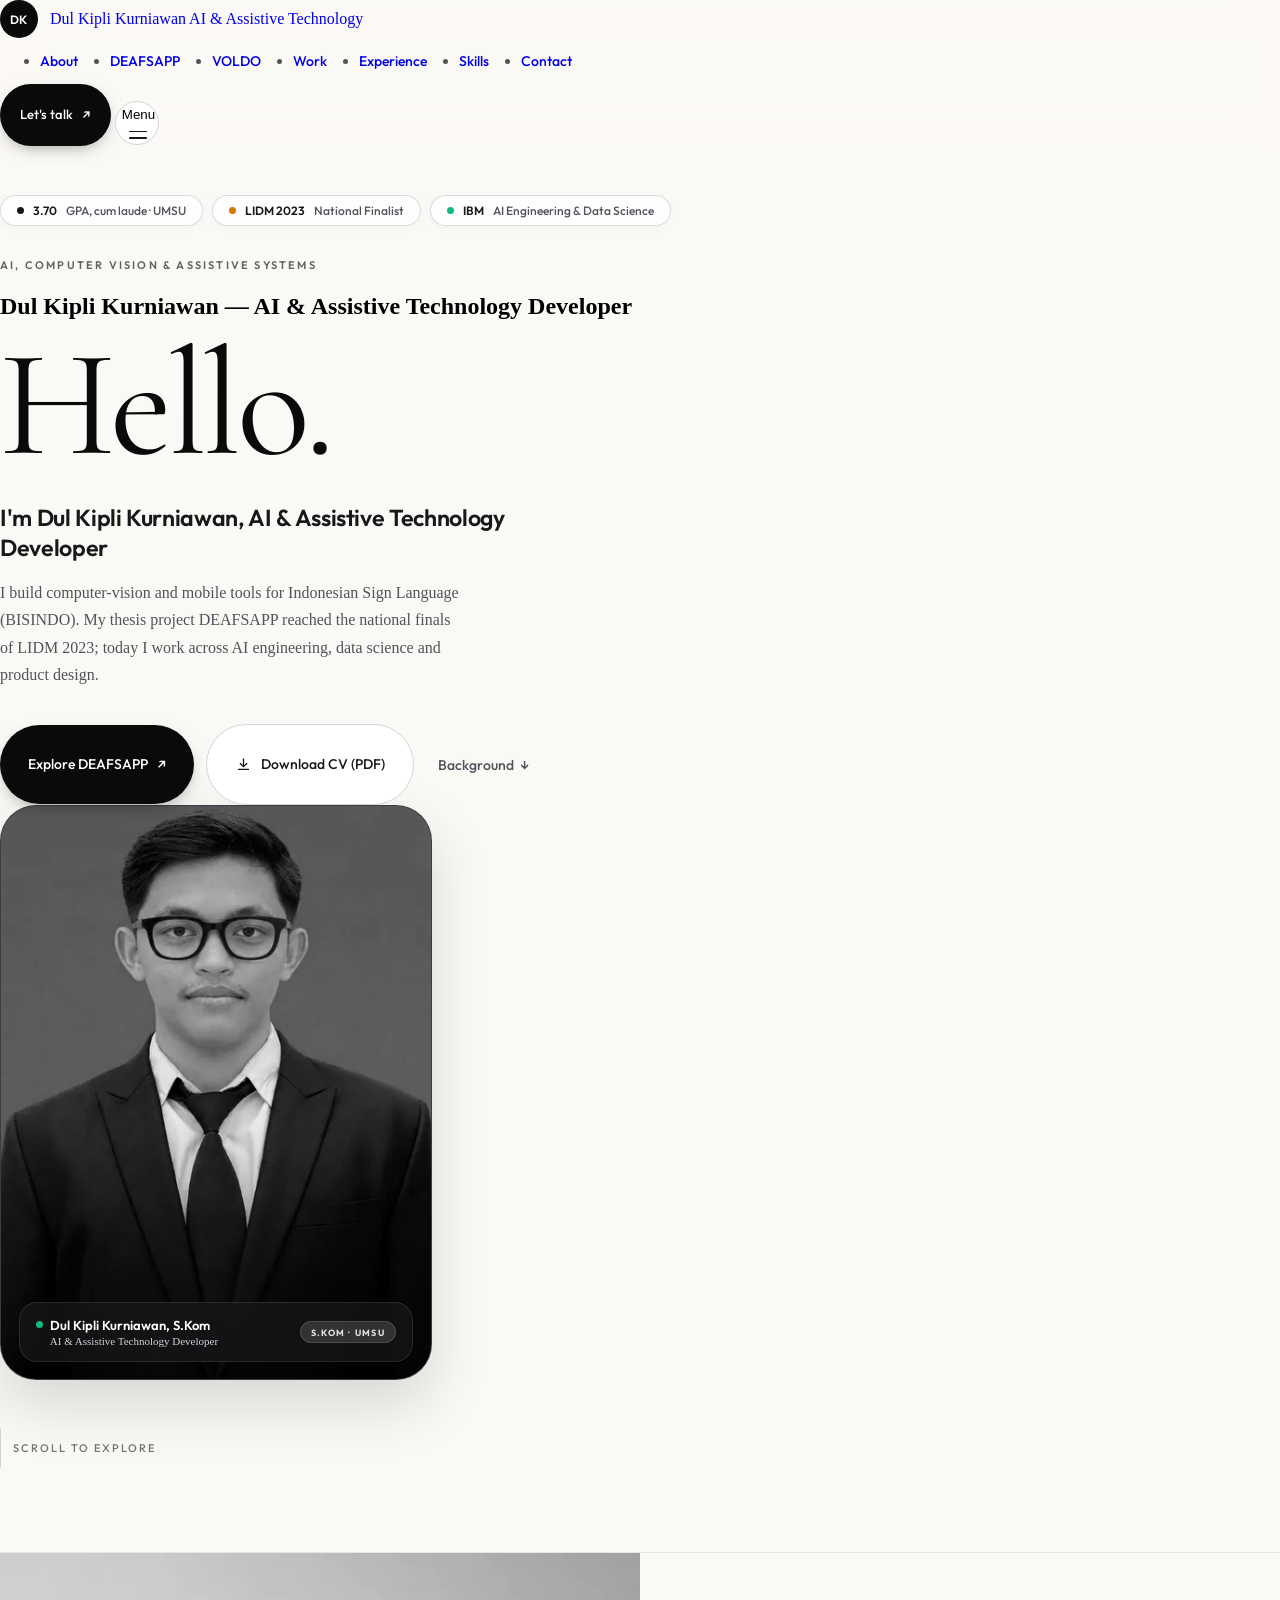
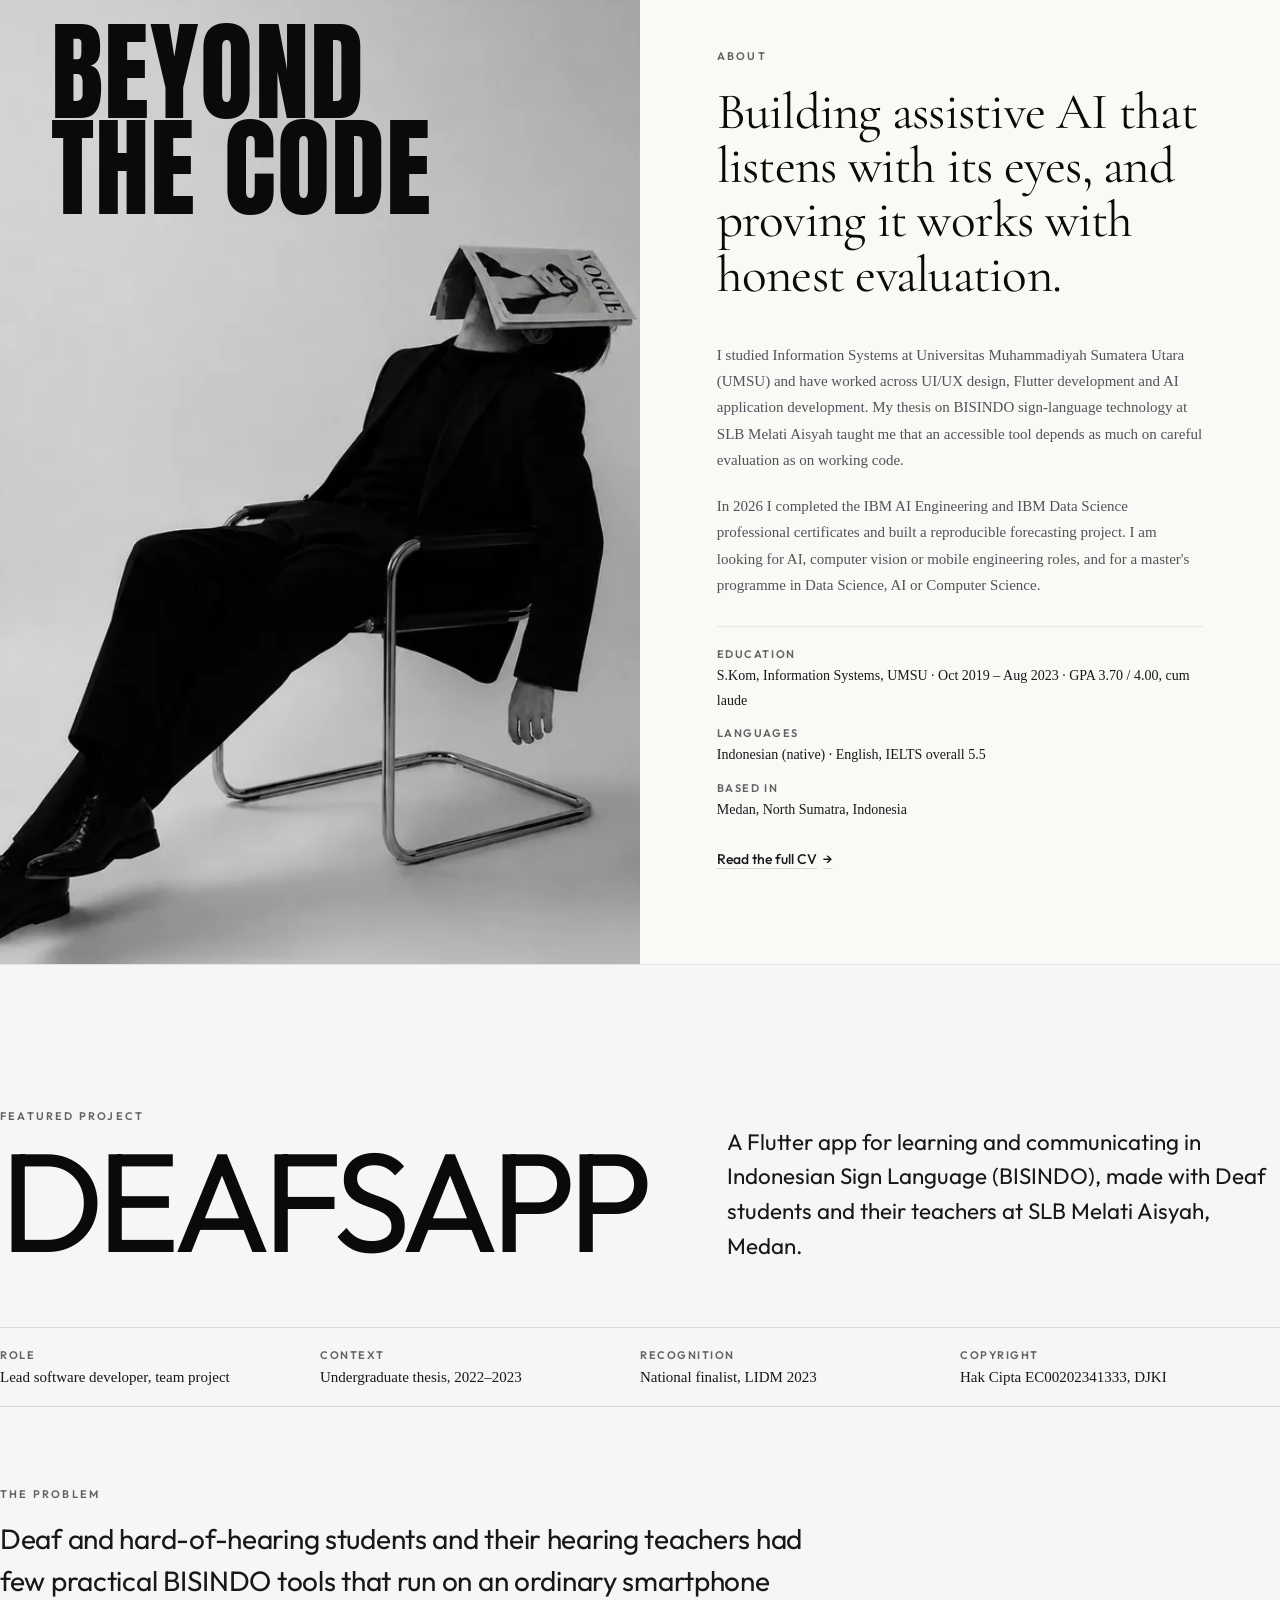
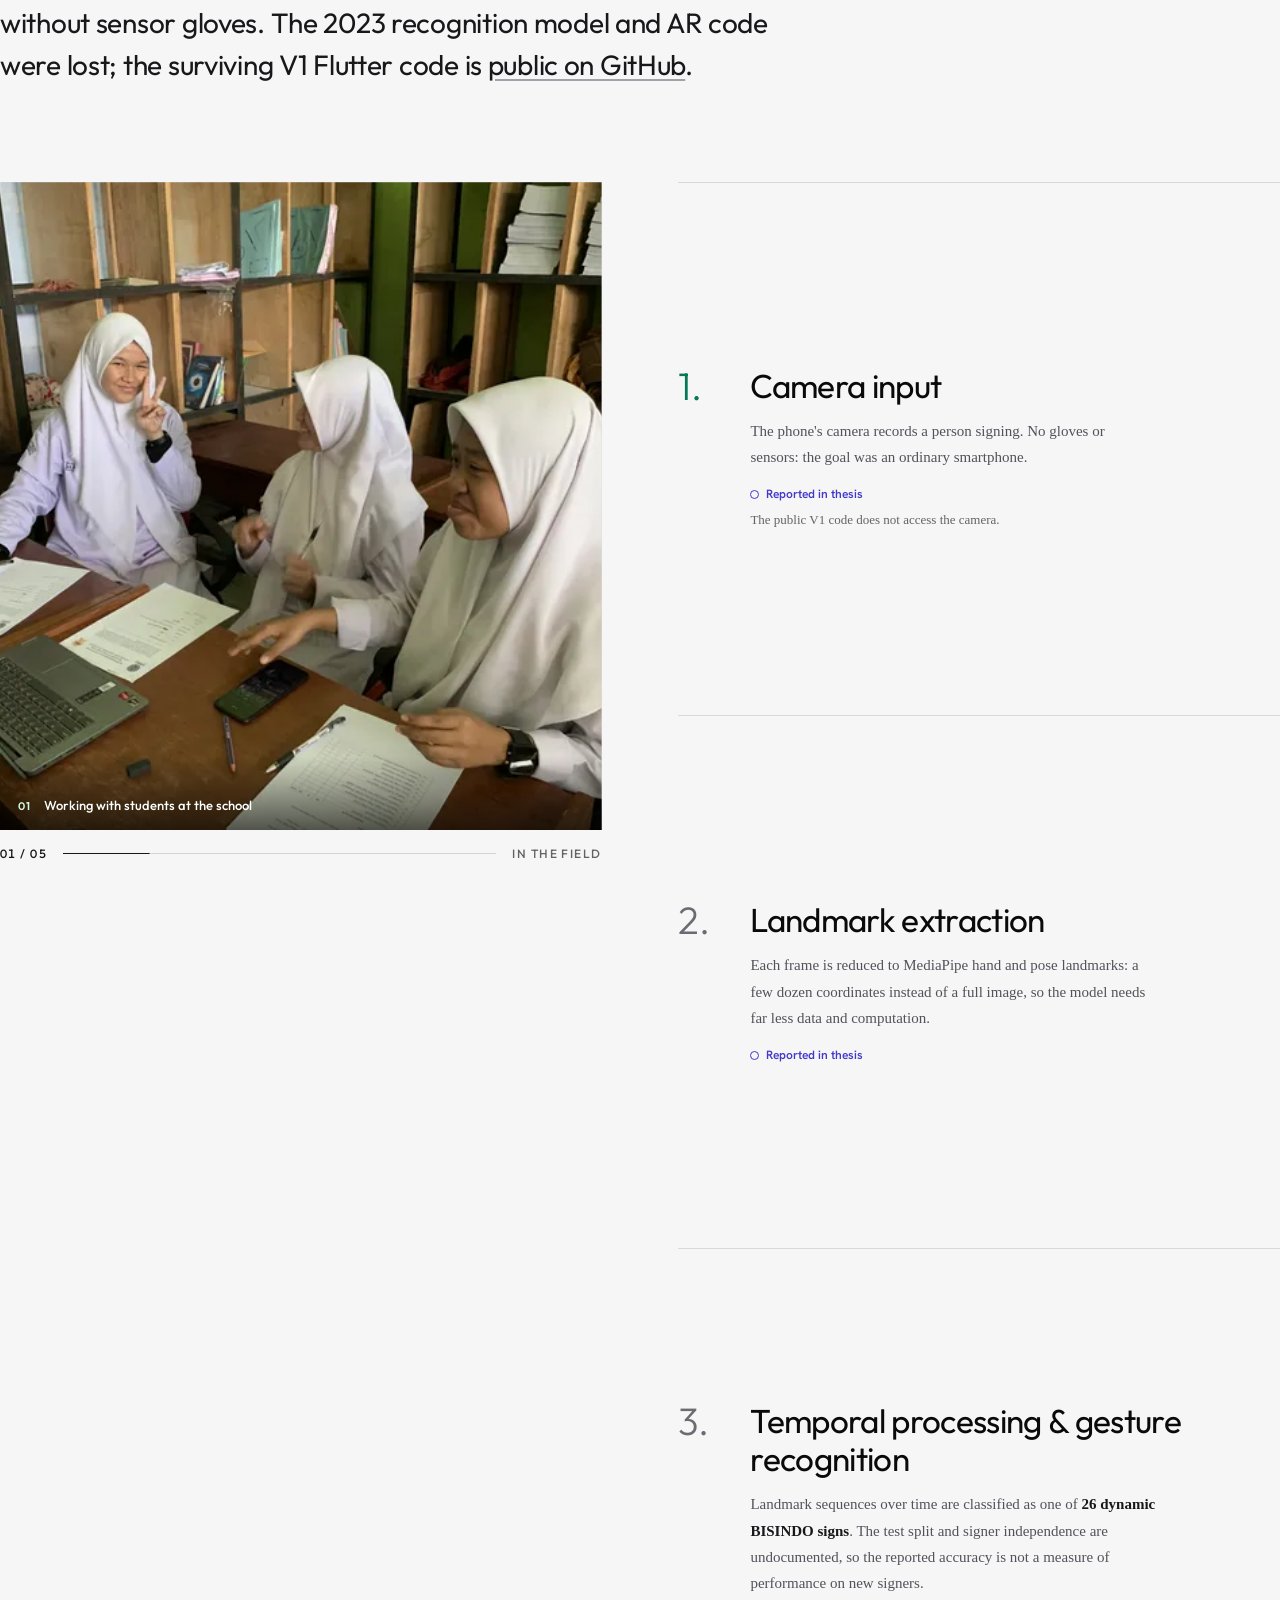
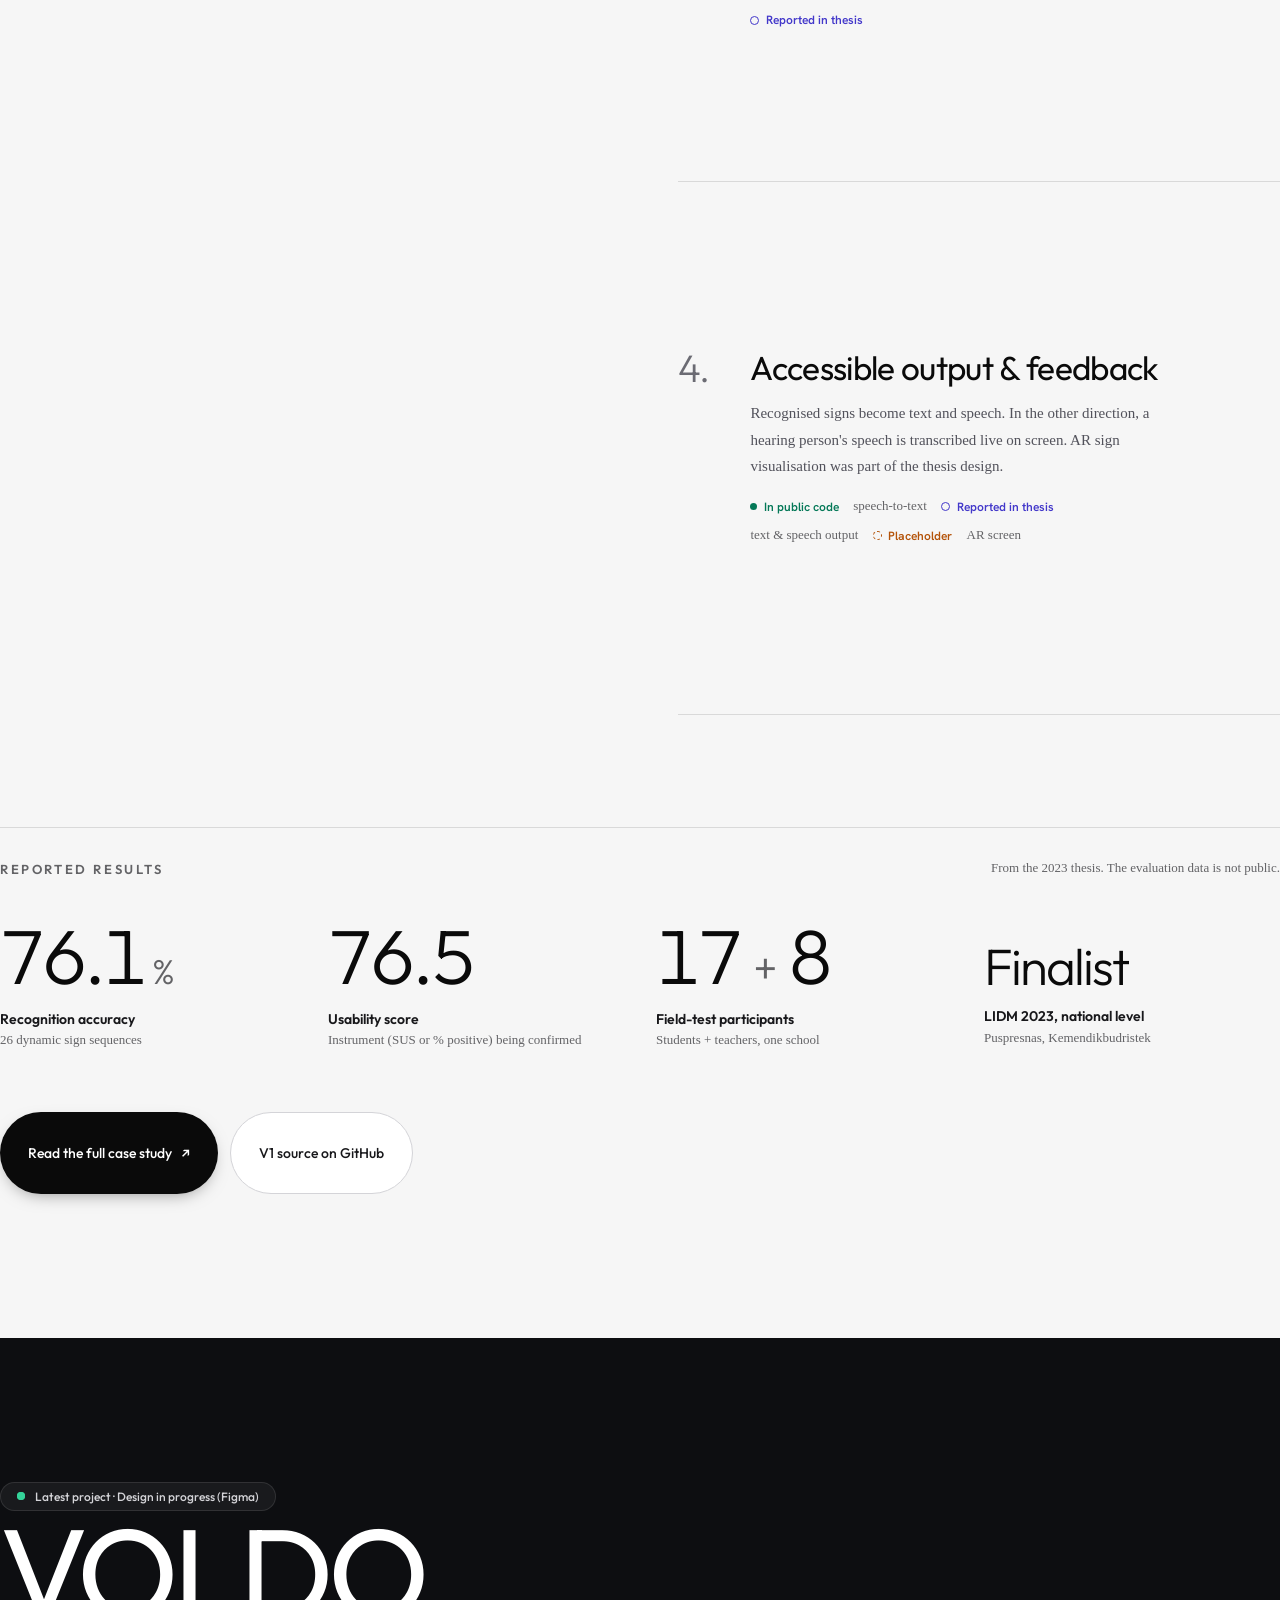
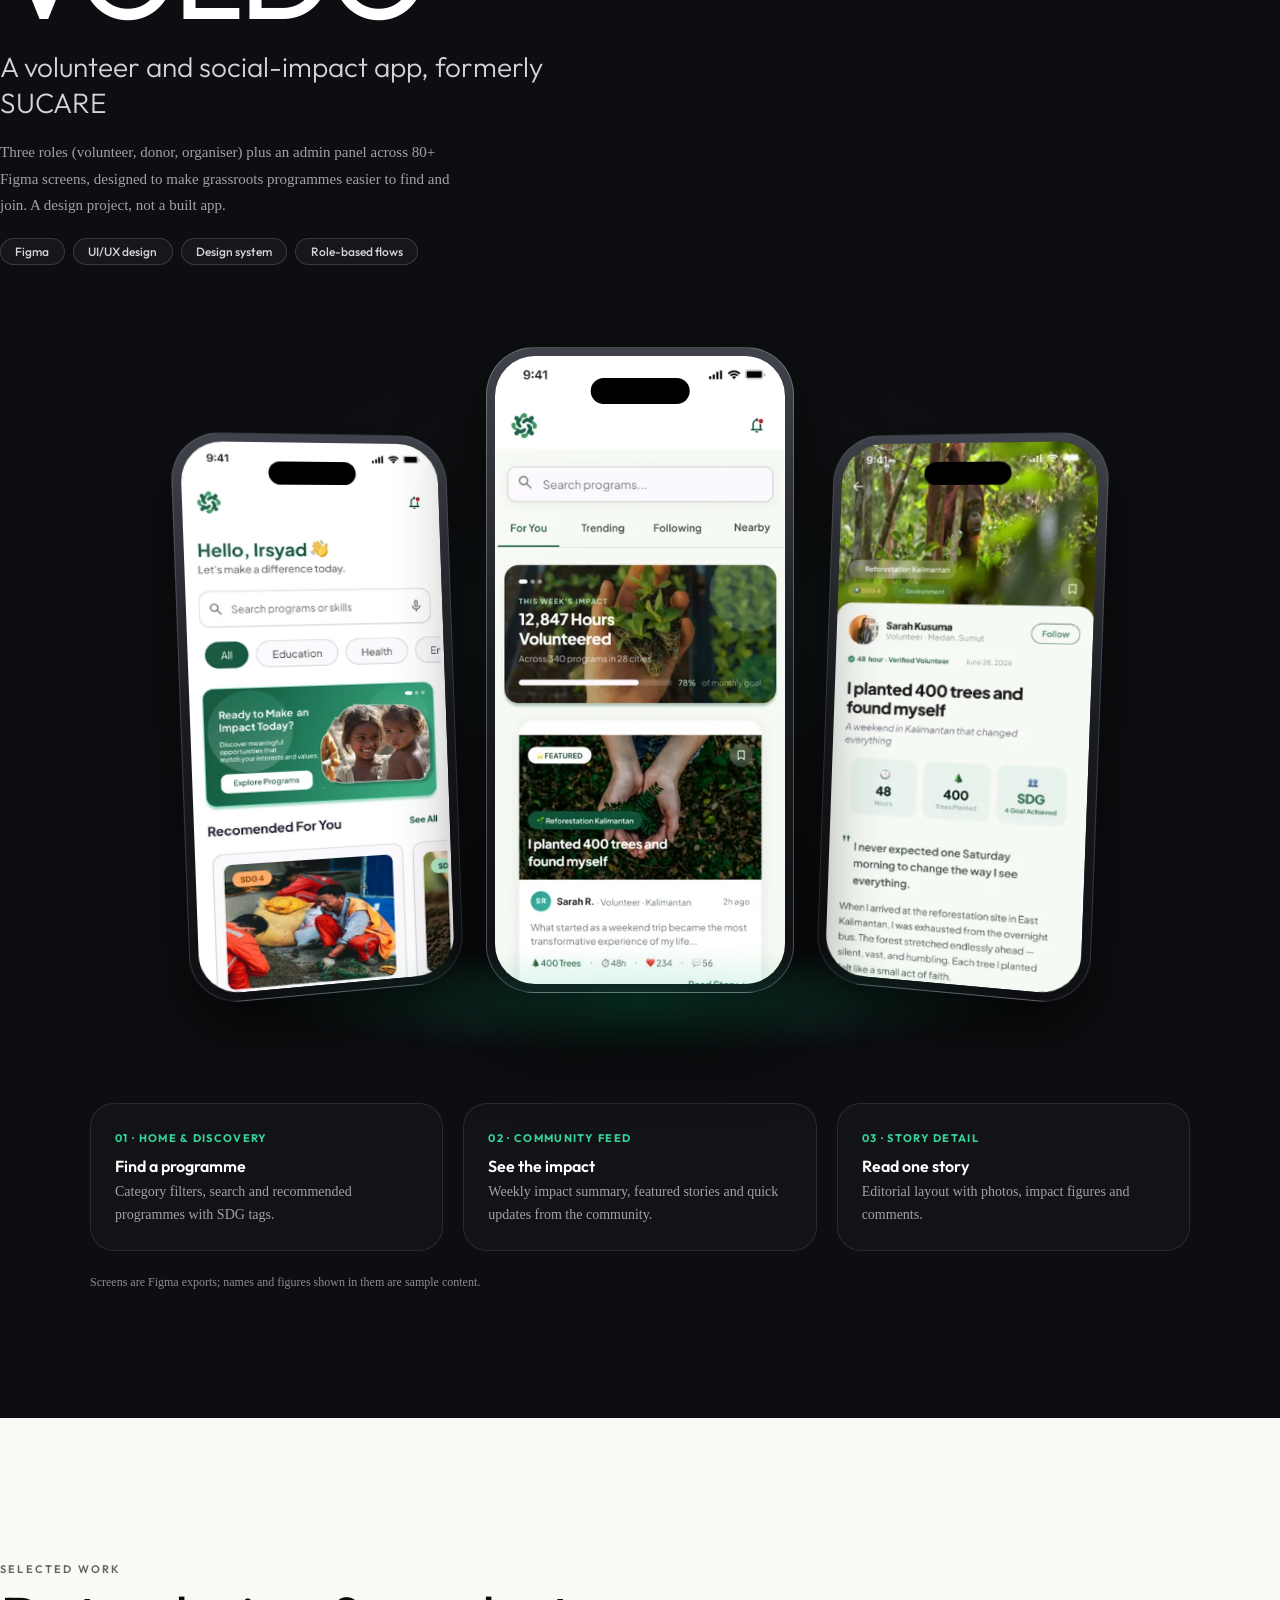
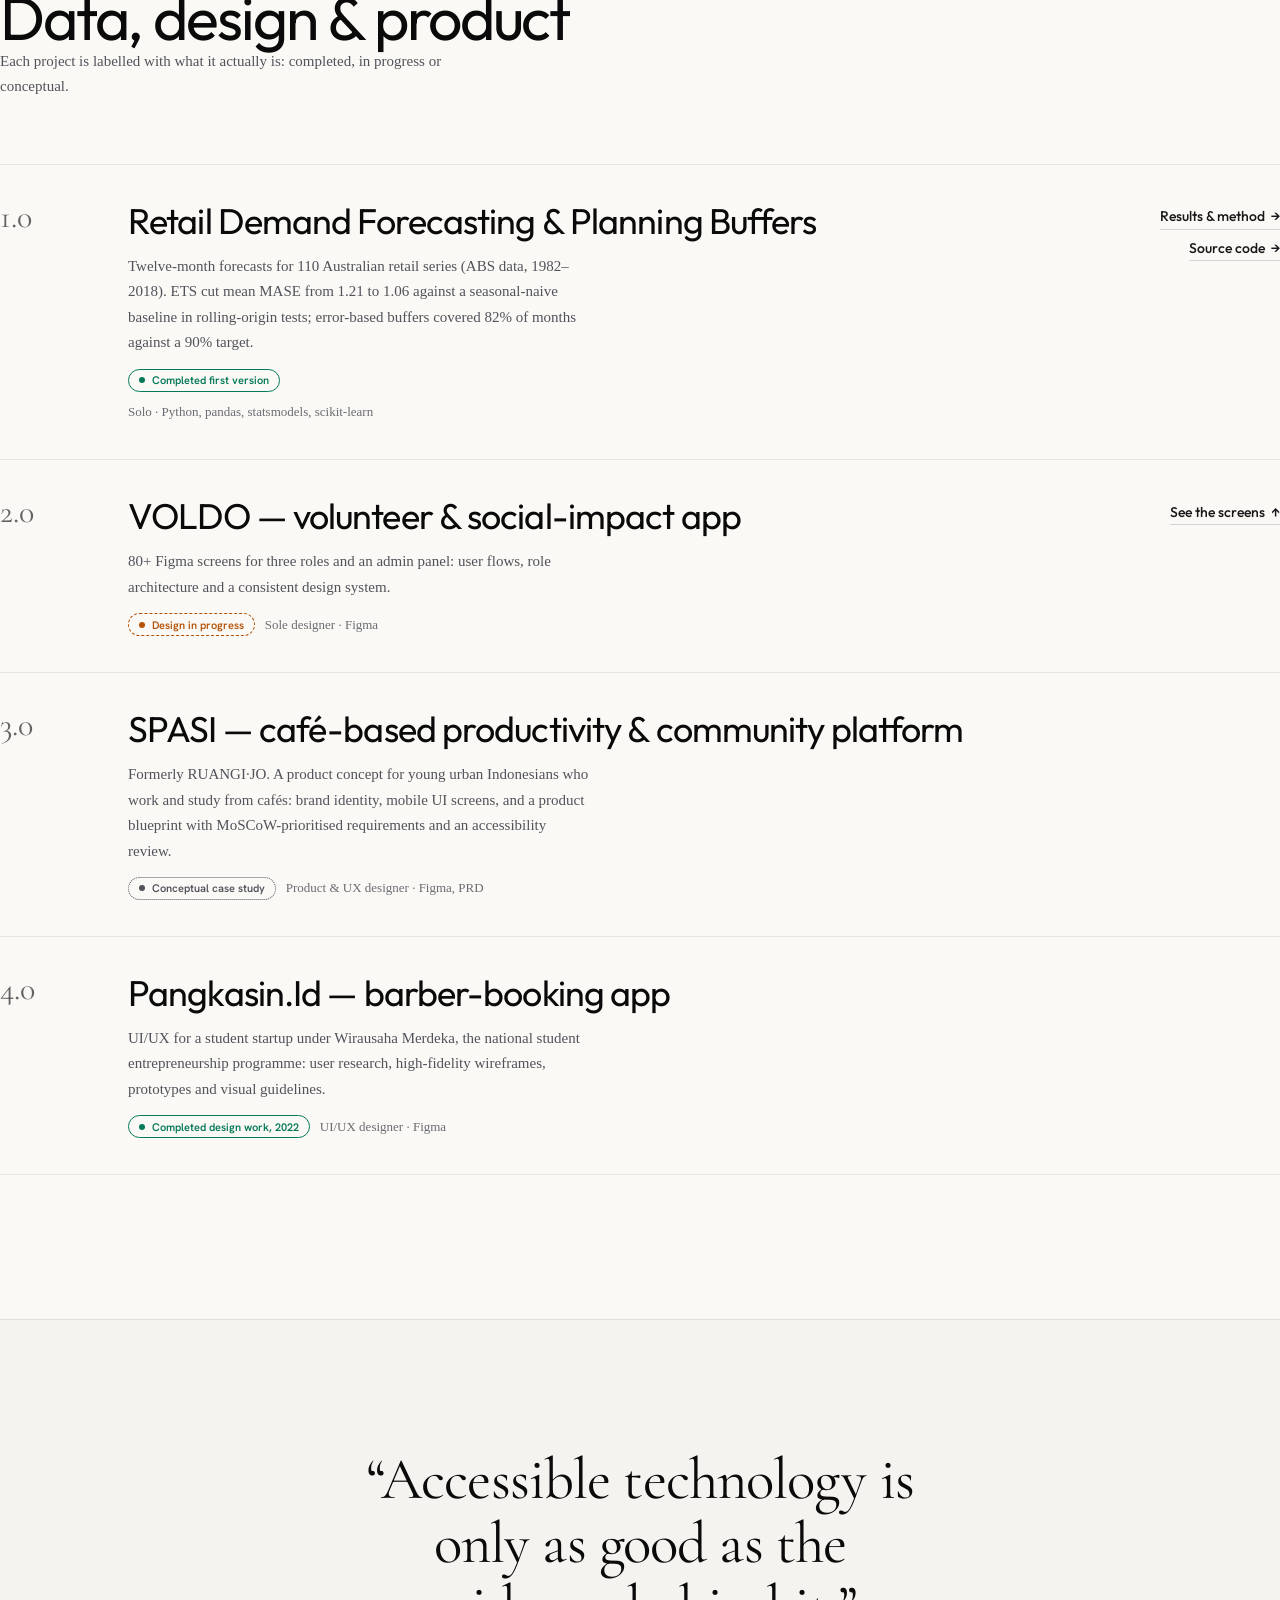
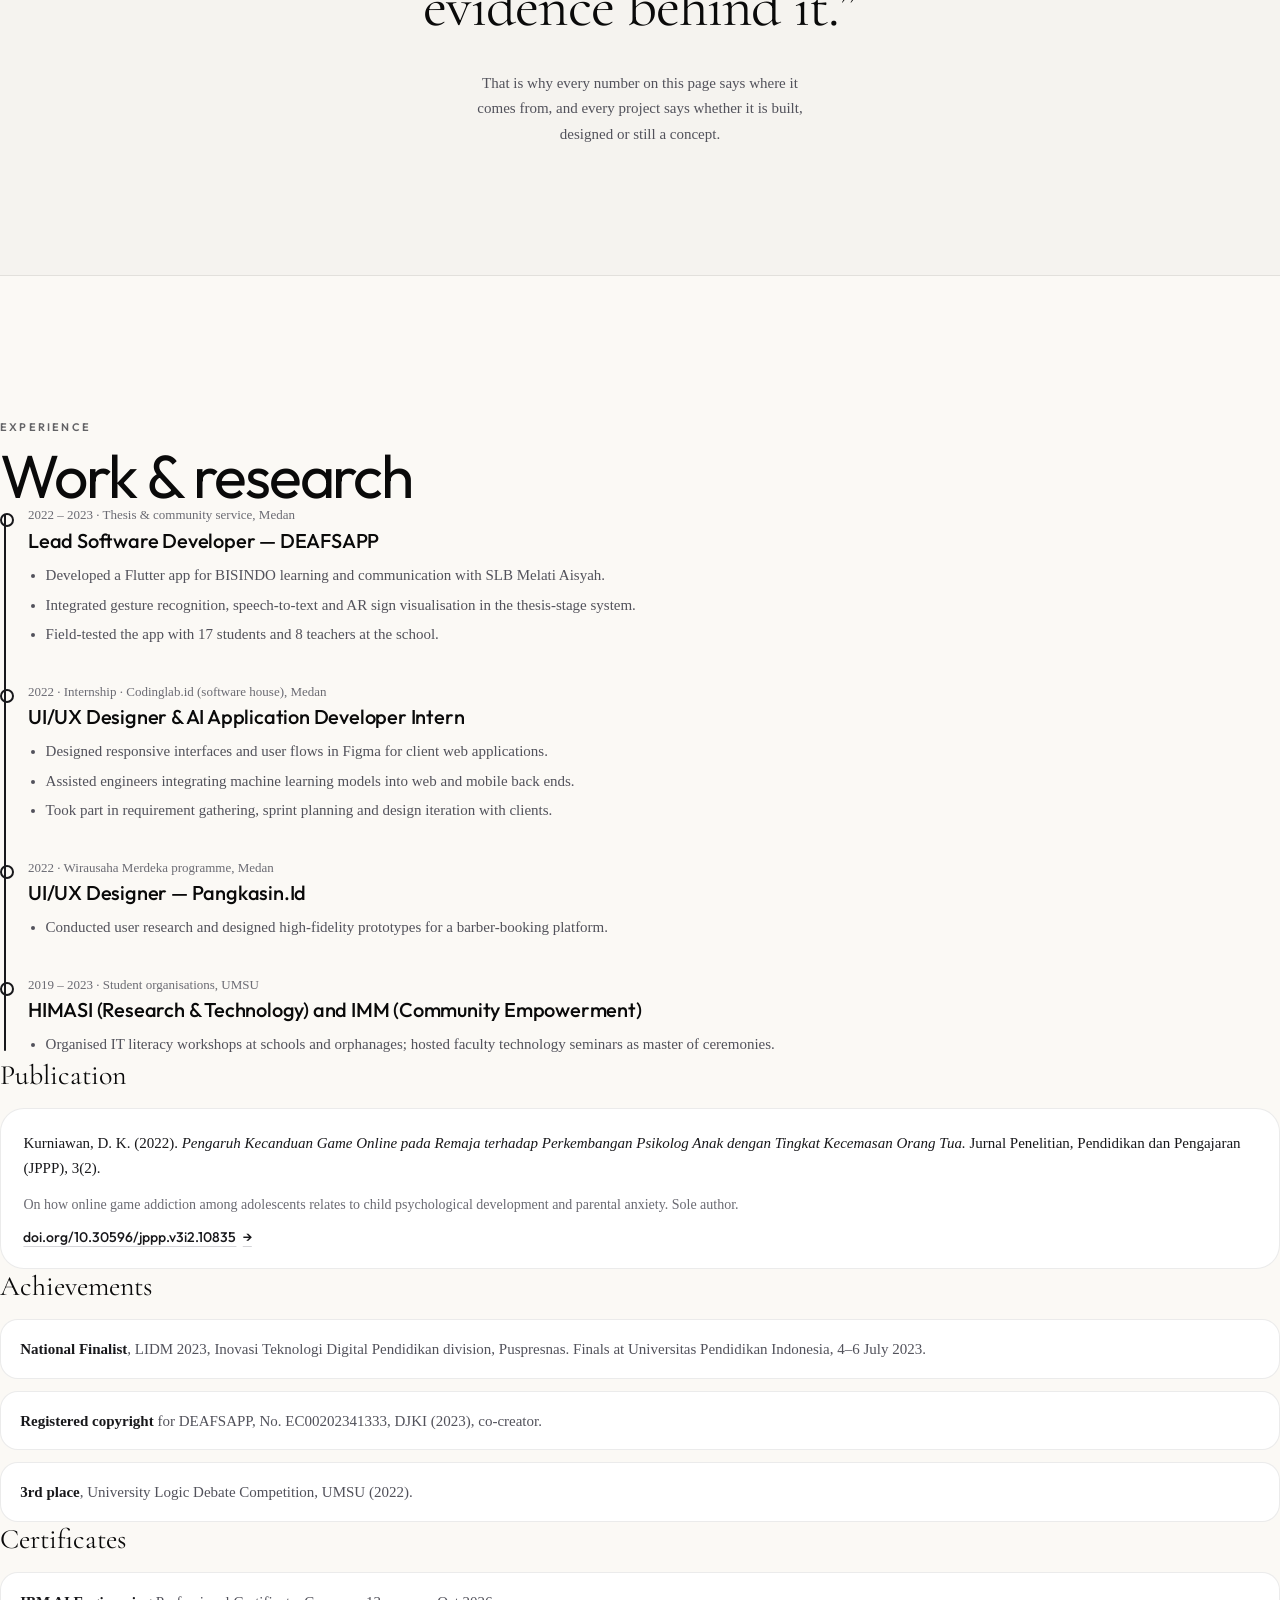
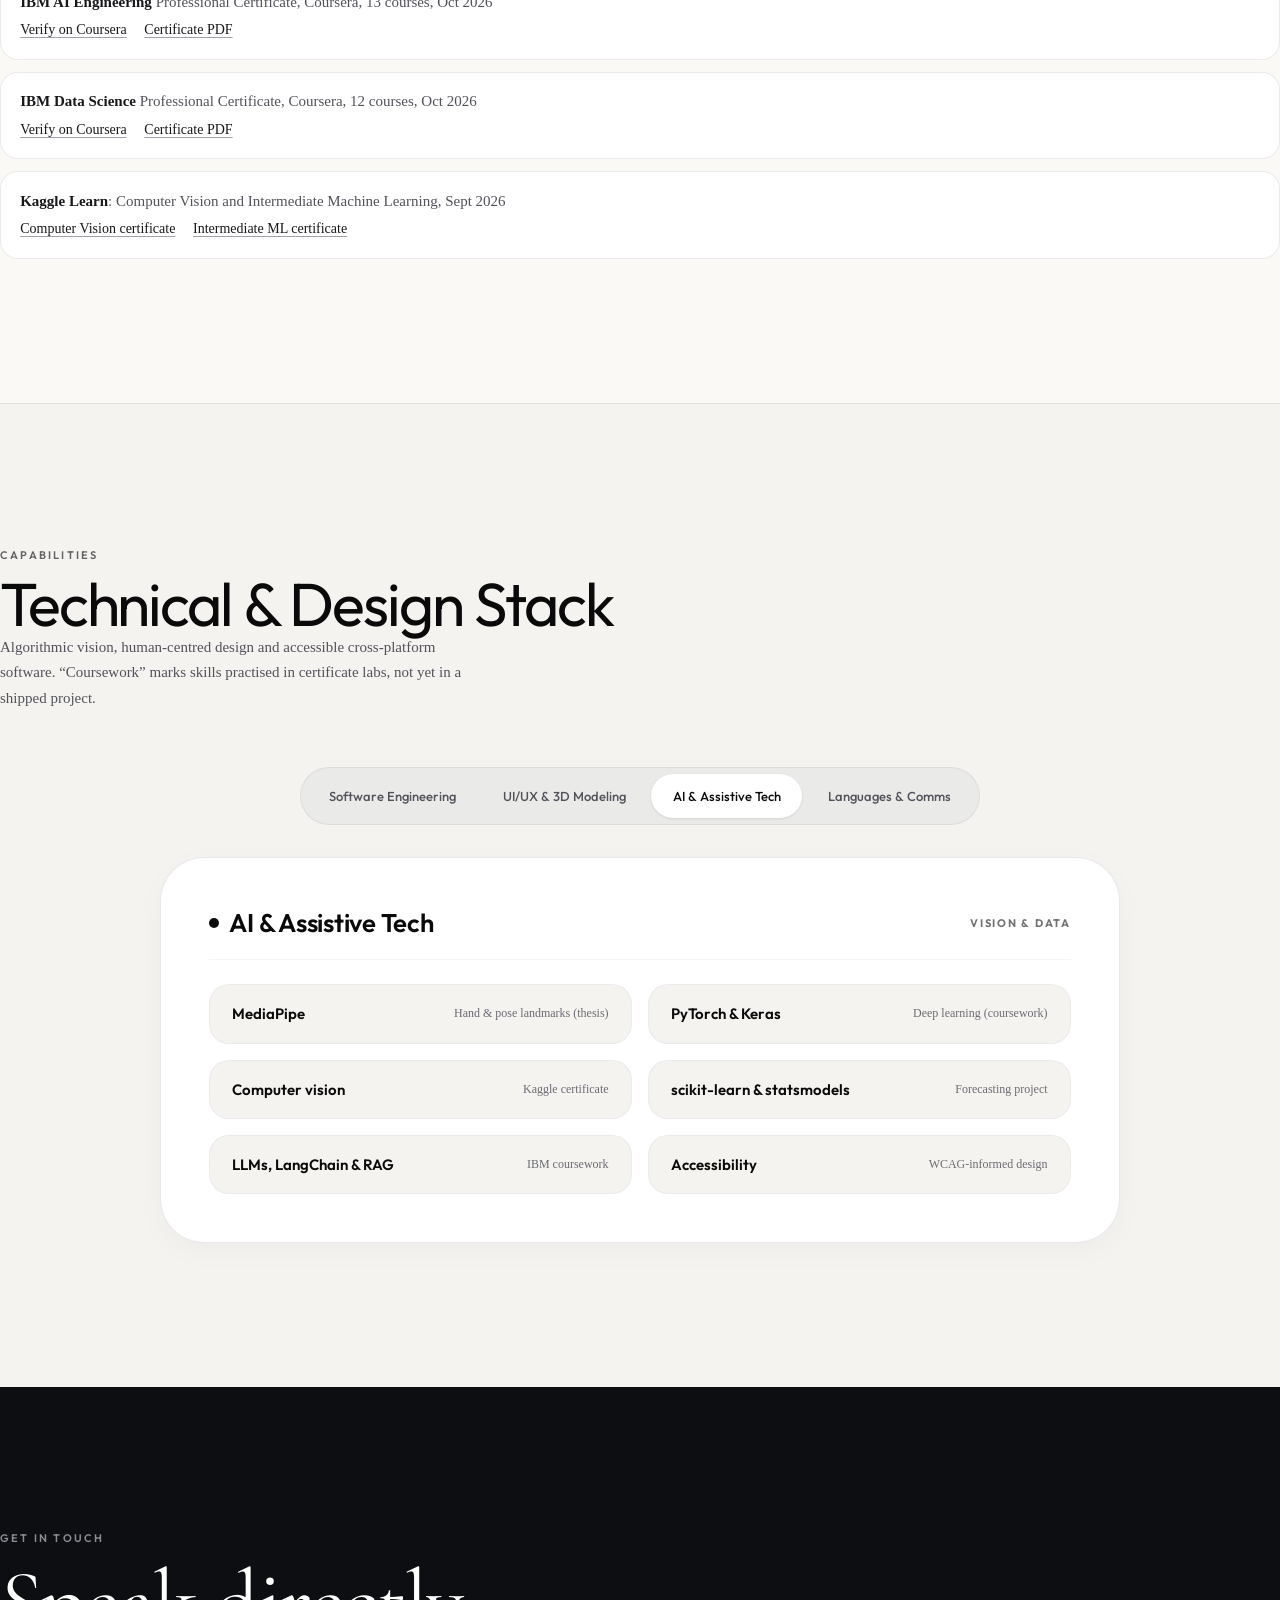
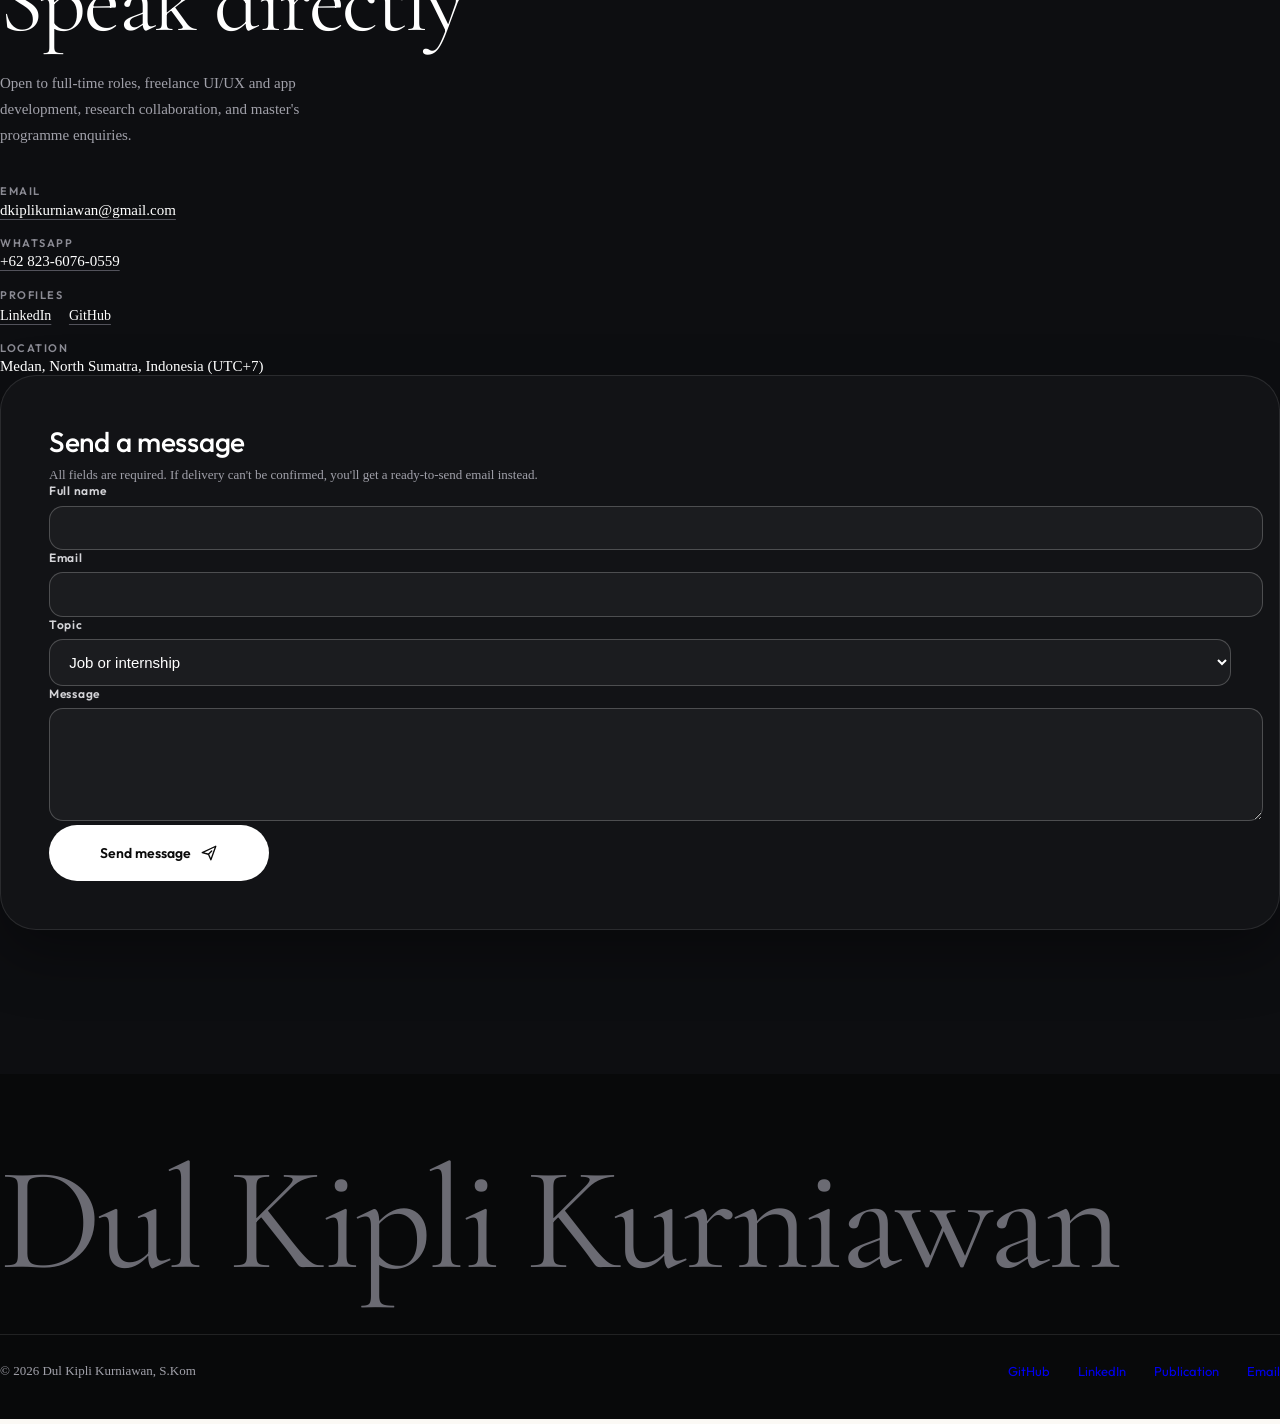
==== commit 576f6d58: "Update portfolio design and animations" ====
--- a/index.html
+++ b/index.html
@@ -133,7 +133,7 @@
           <p class="eyebrow" data-hero="eyebrow">AI, computer vision &amp; assistive systems</p>
           <h1 id="hero-title" class="sr-only">Dul Kipli Kurniawan — AI &amp; Assistive Technology Developer</h1>
           <p class="hero-hello" aria-hidden="true" data-hero="hello">Hello.</p>
-          <p class="hero-intro" data-hero="intro">— I'm Dul Kipli Kurniawan, AI &amp; Assistive Technology Developer</p>
+          <p class="hero-intro" data-hero="intro">I'm Dul Kipli Kurniawan, AI &amp; Assistive Technology Developer</p>
           <p class="hero-desc" data-hero="desc">I build computer-vision and mobile tools for Indonesian Sign Language (BISINDO). My thesis project DEAFSAPP reached the national finals of LIDM 2023; today I work across AI engineering, data science and product design.</p>
           <div class="hero-ctas" data-hero="ctas">
             <a class="btn btn-dark btn-lg" data-magnetic href="#deafsapp">Explore DEAFSAPP <span class="btn-arrow" aria-hidden="true">↗</span></a>
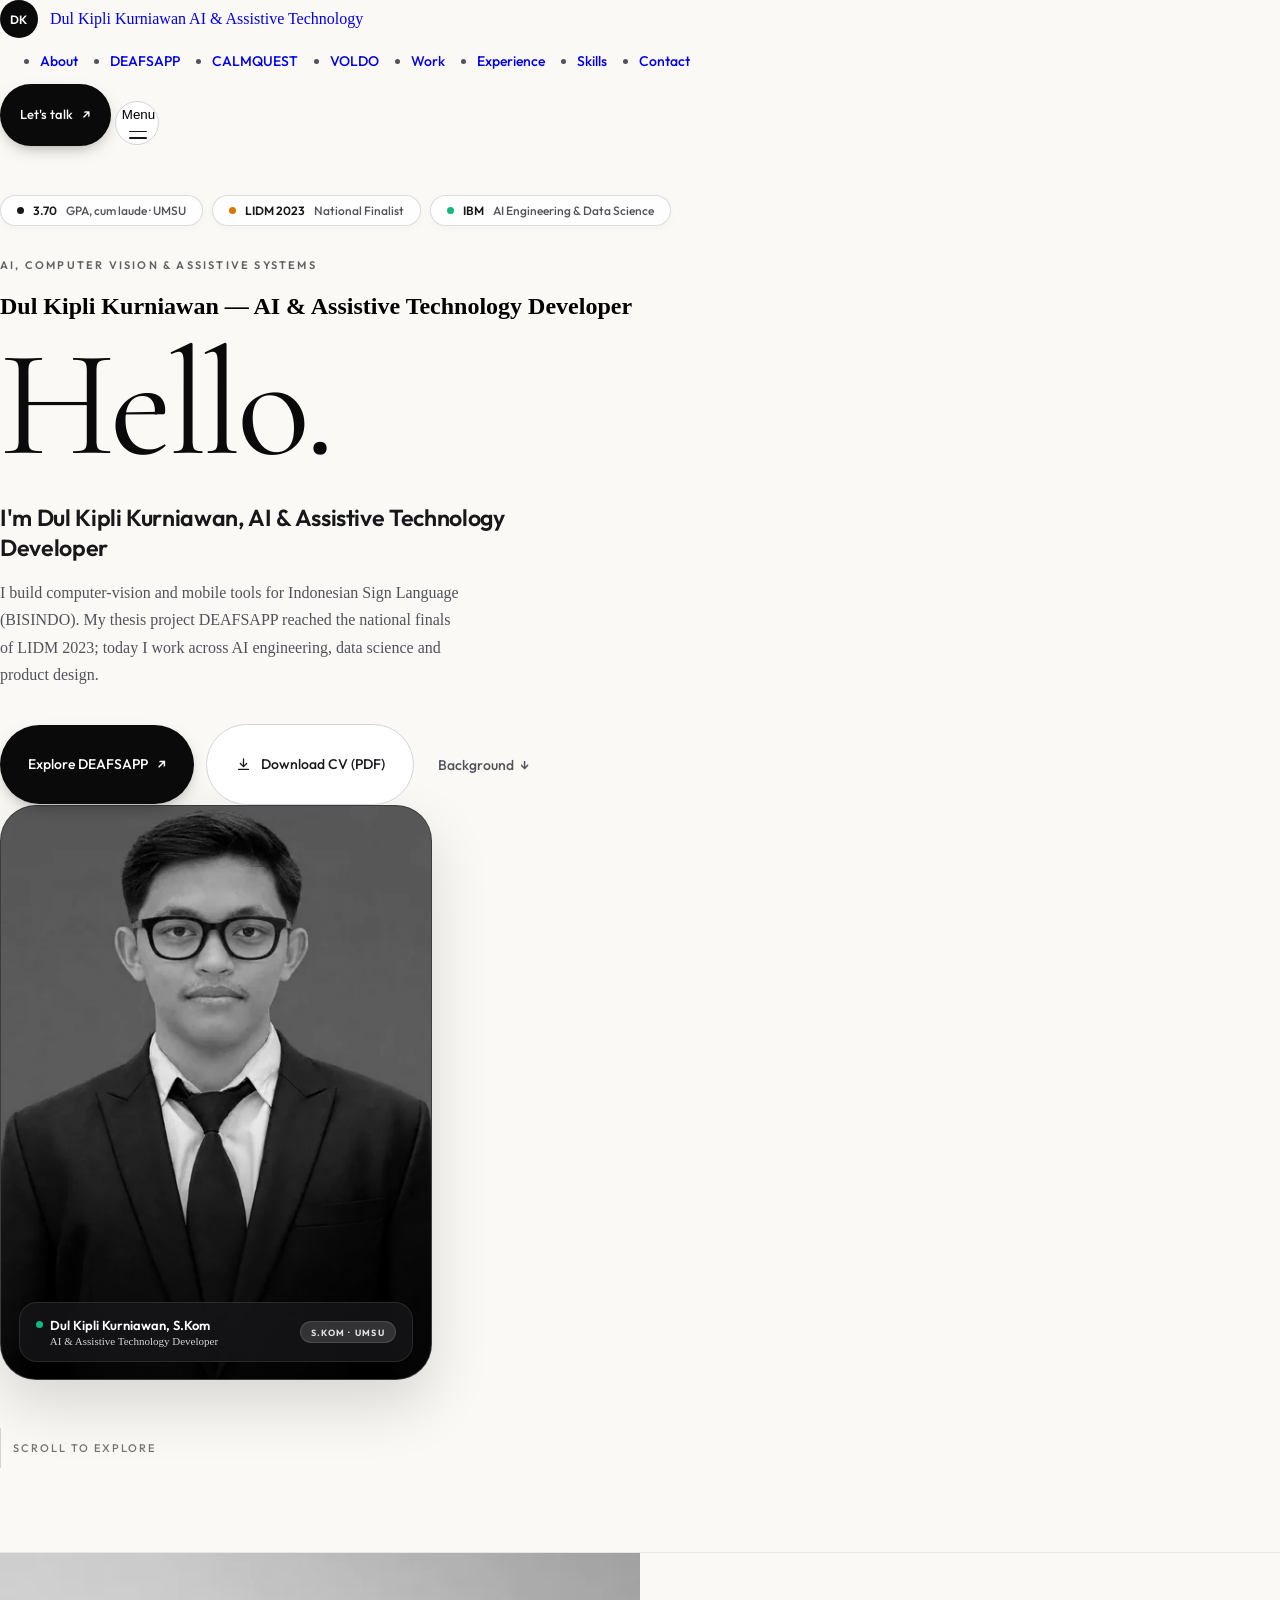
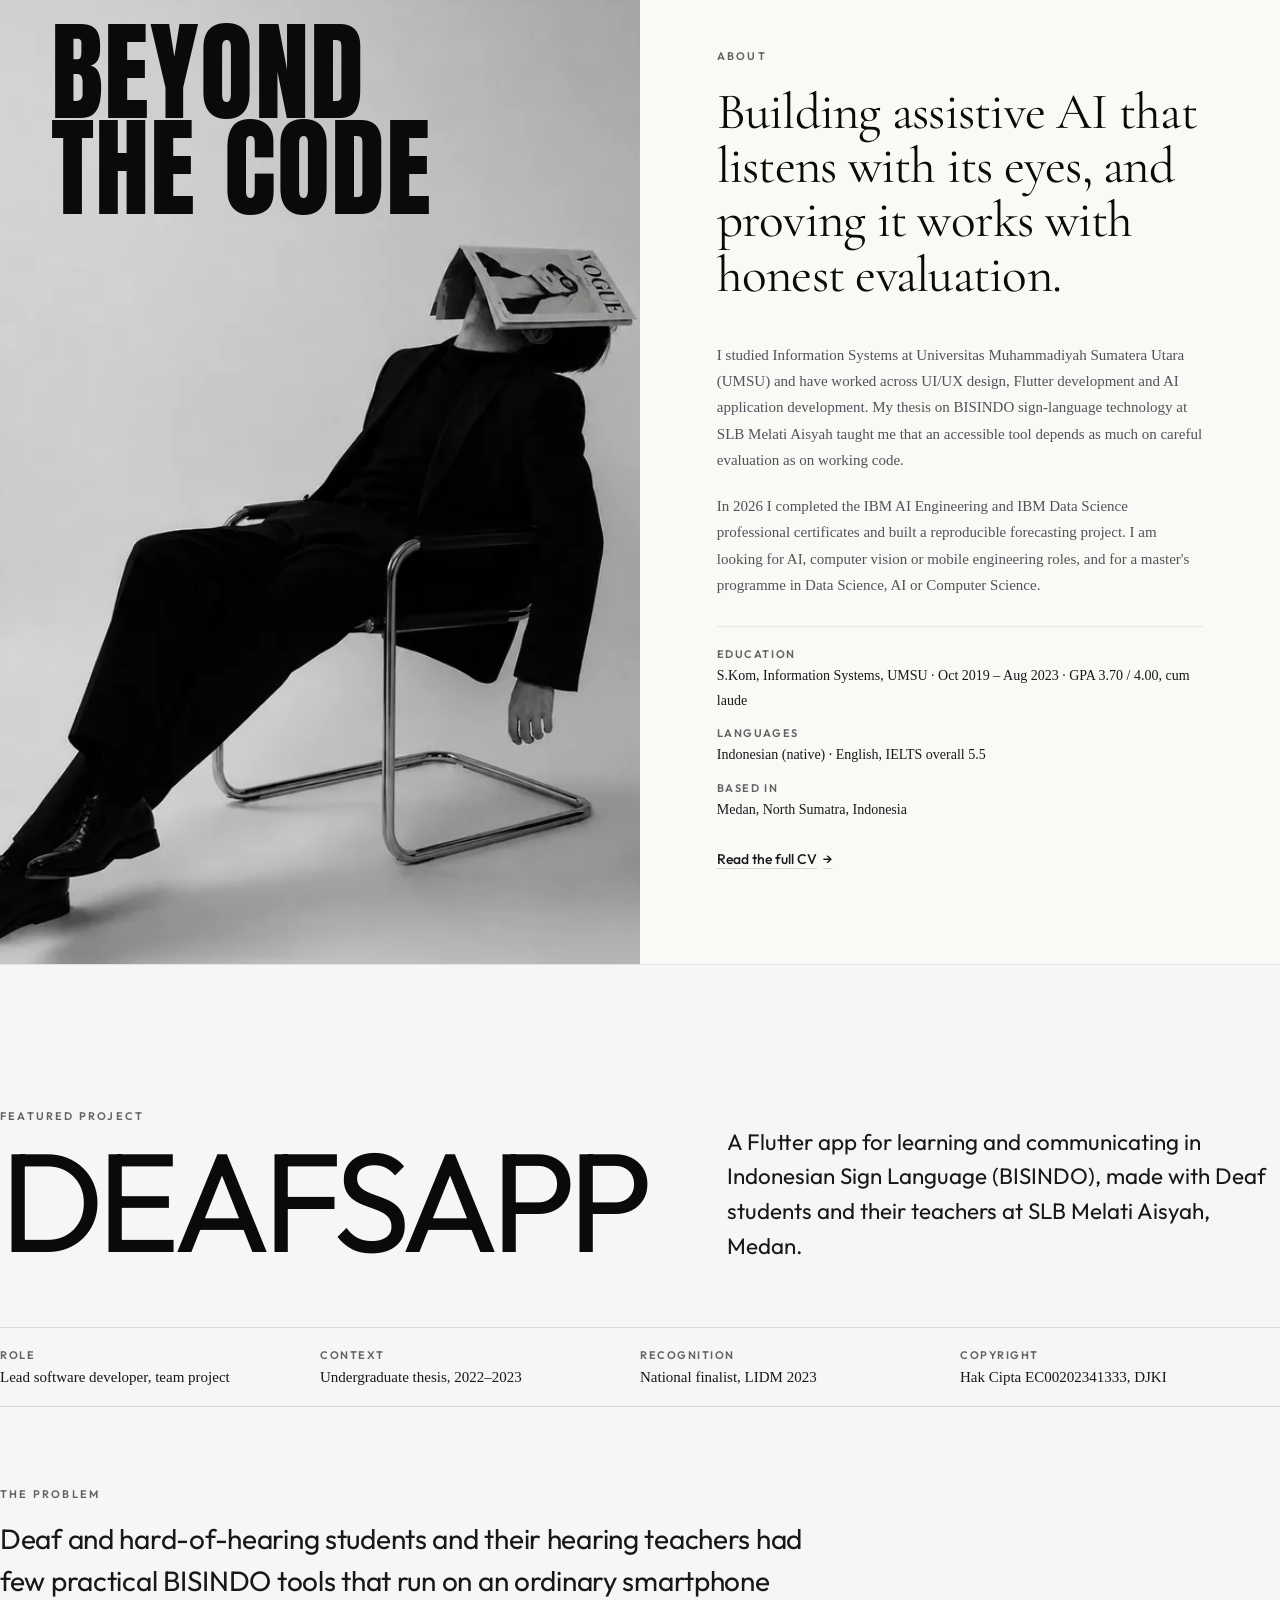
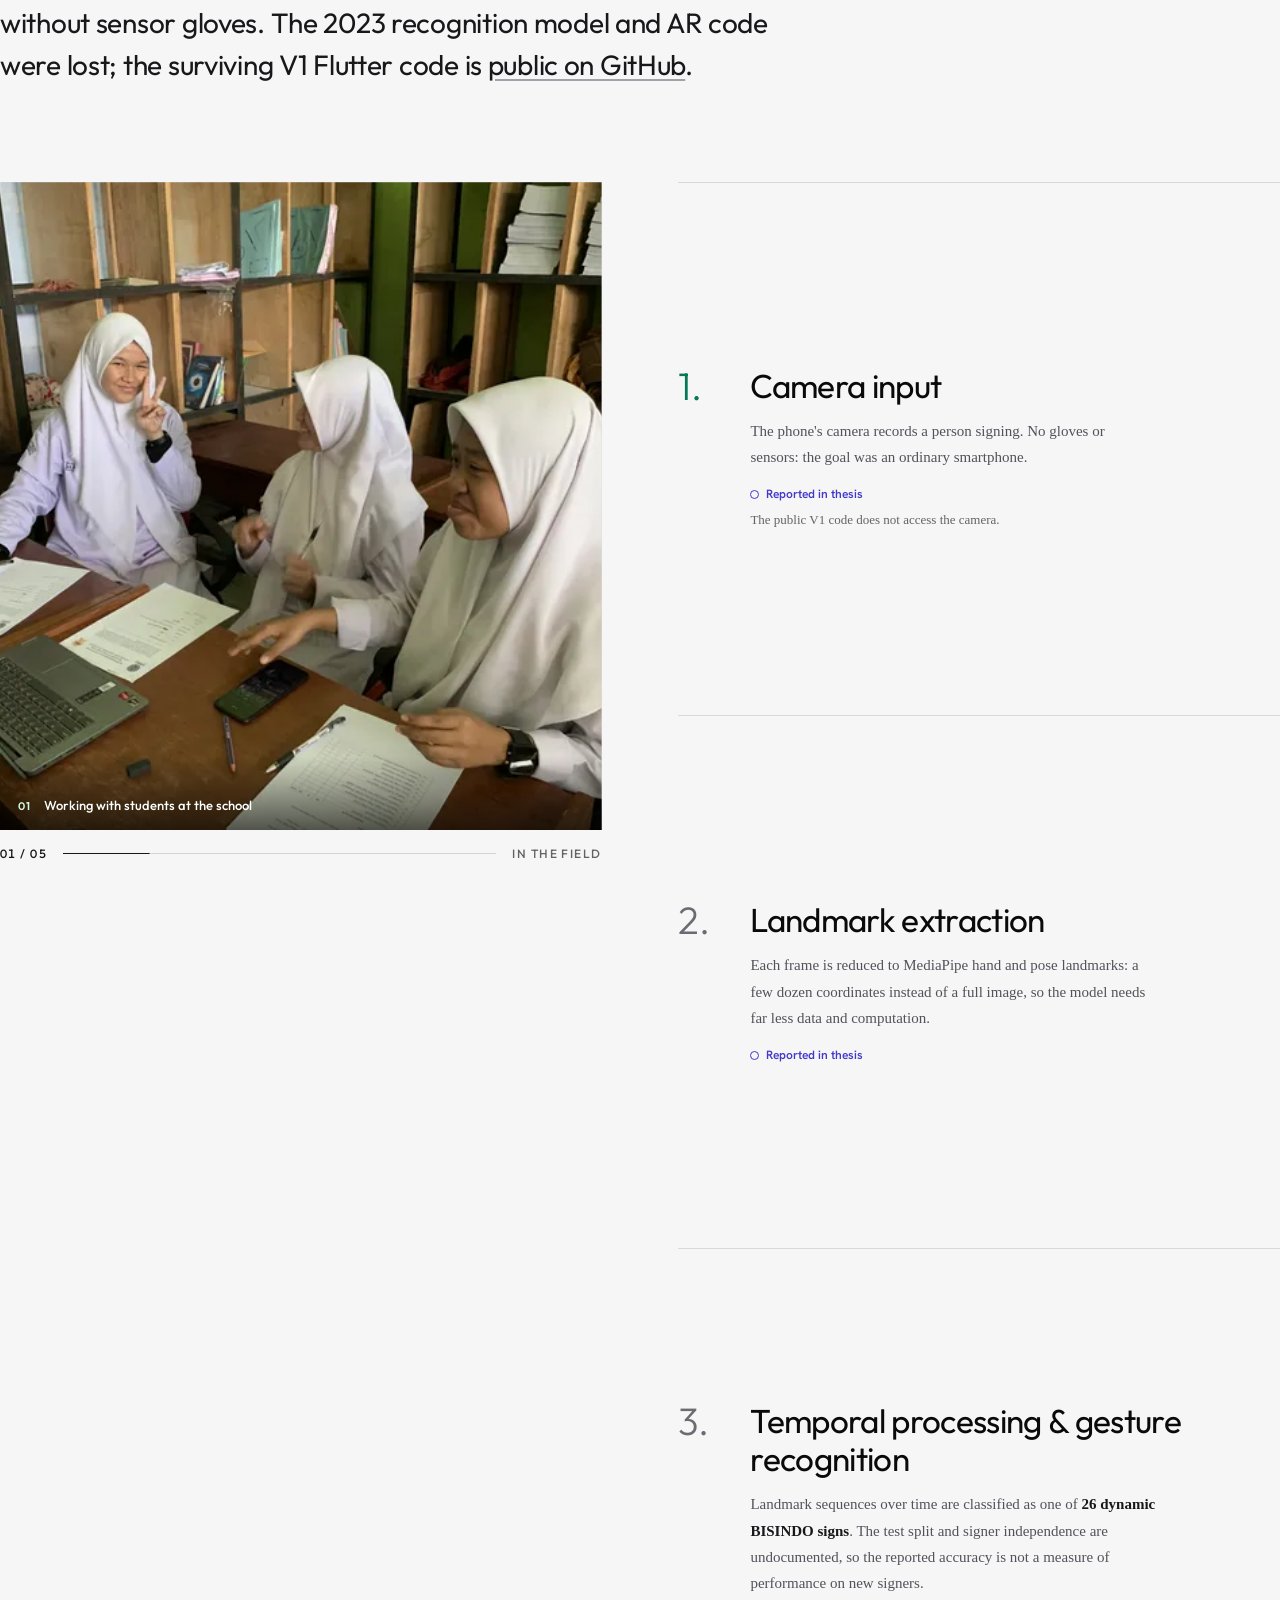
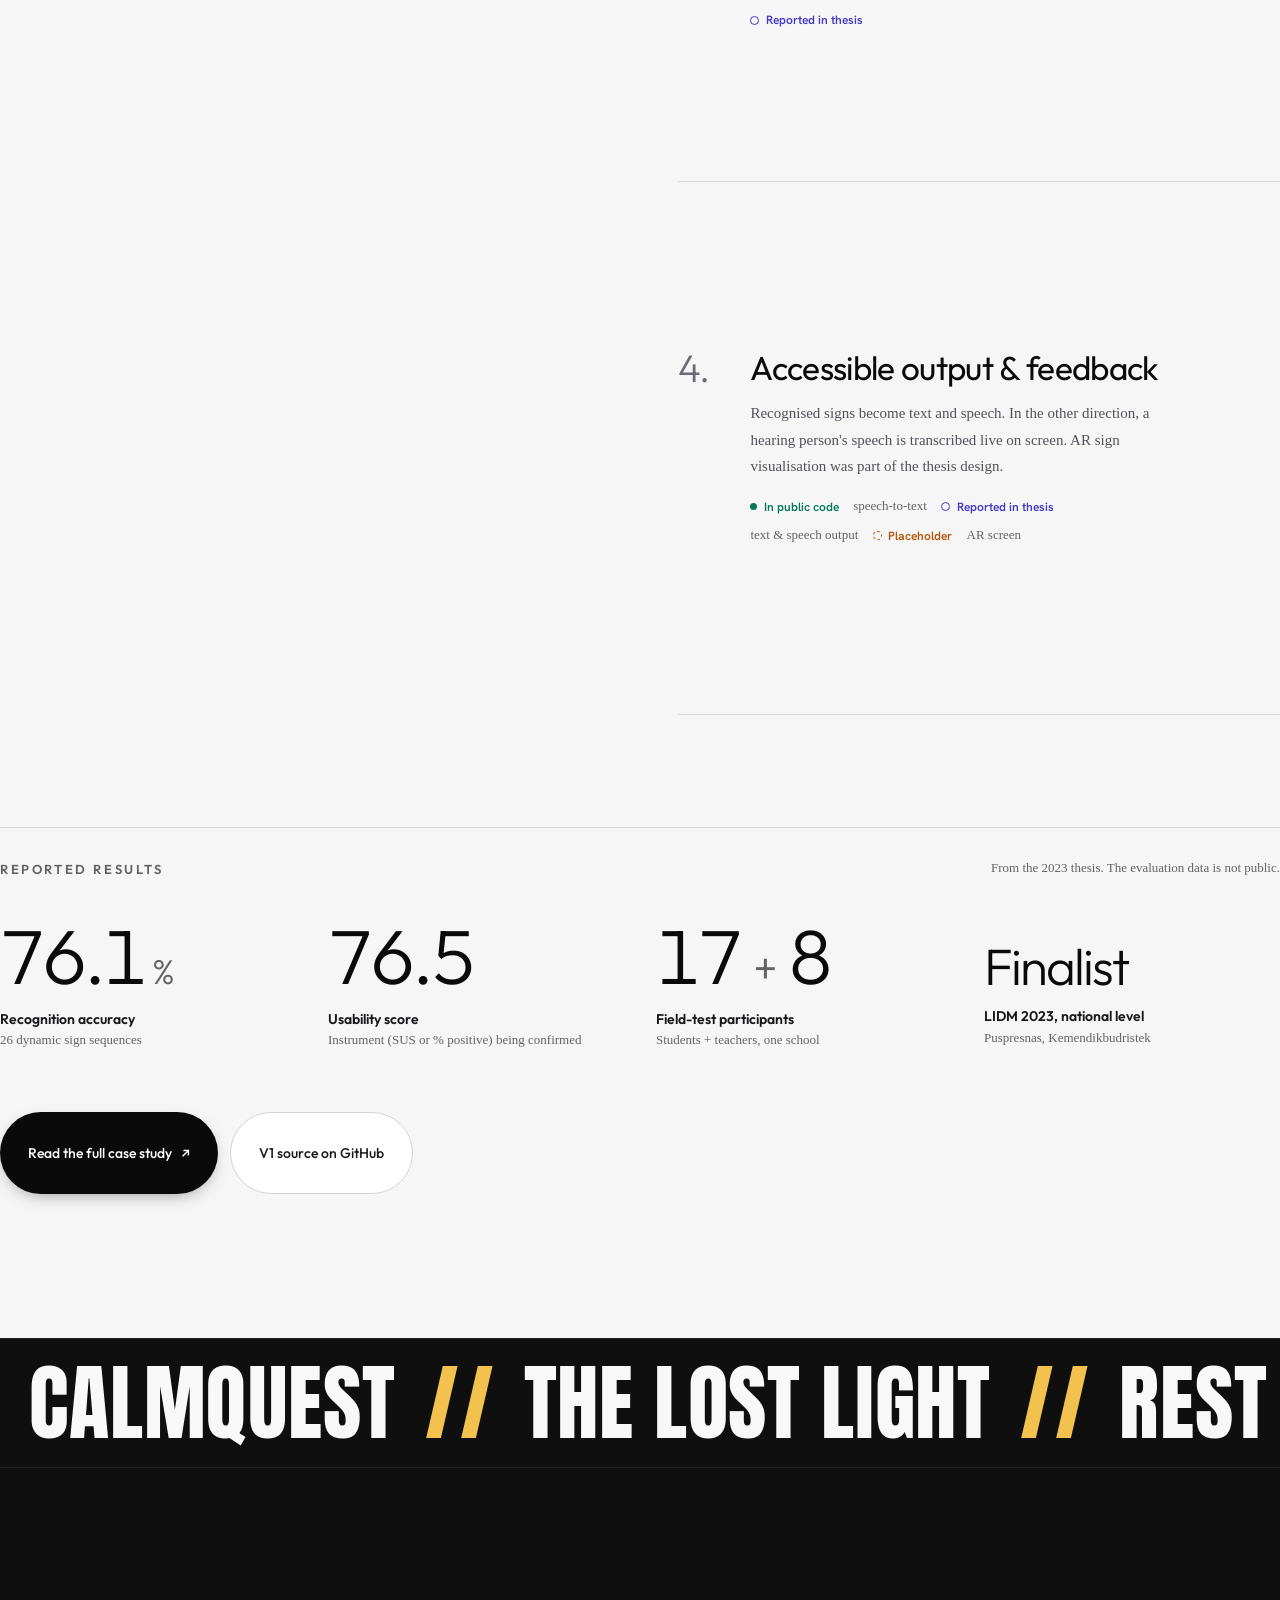
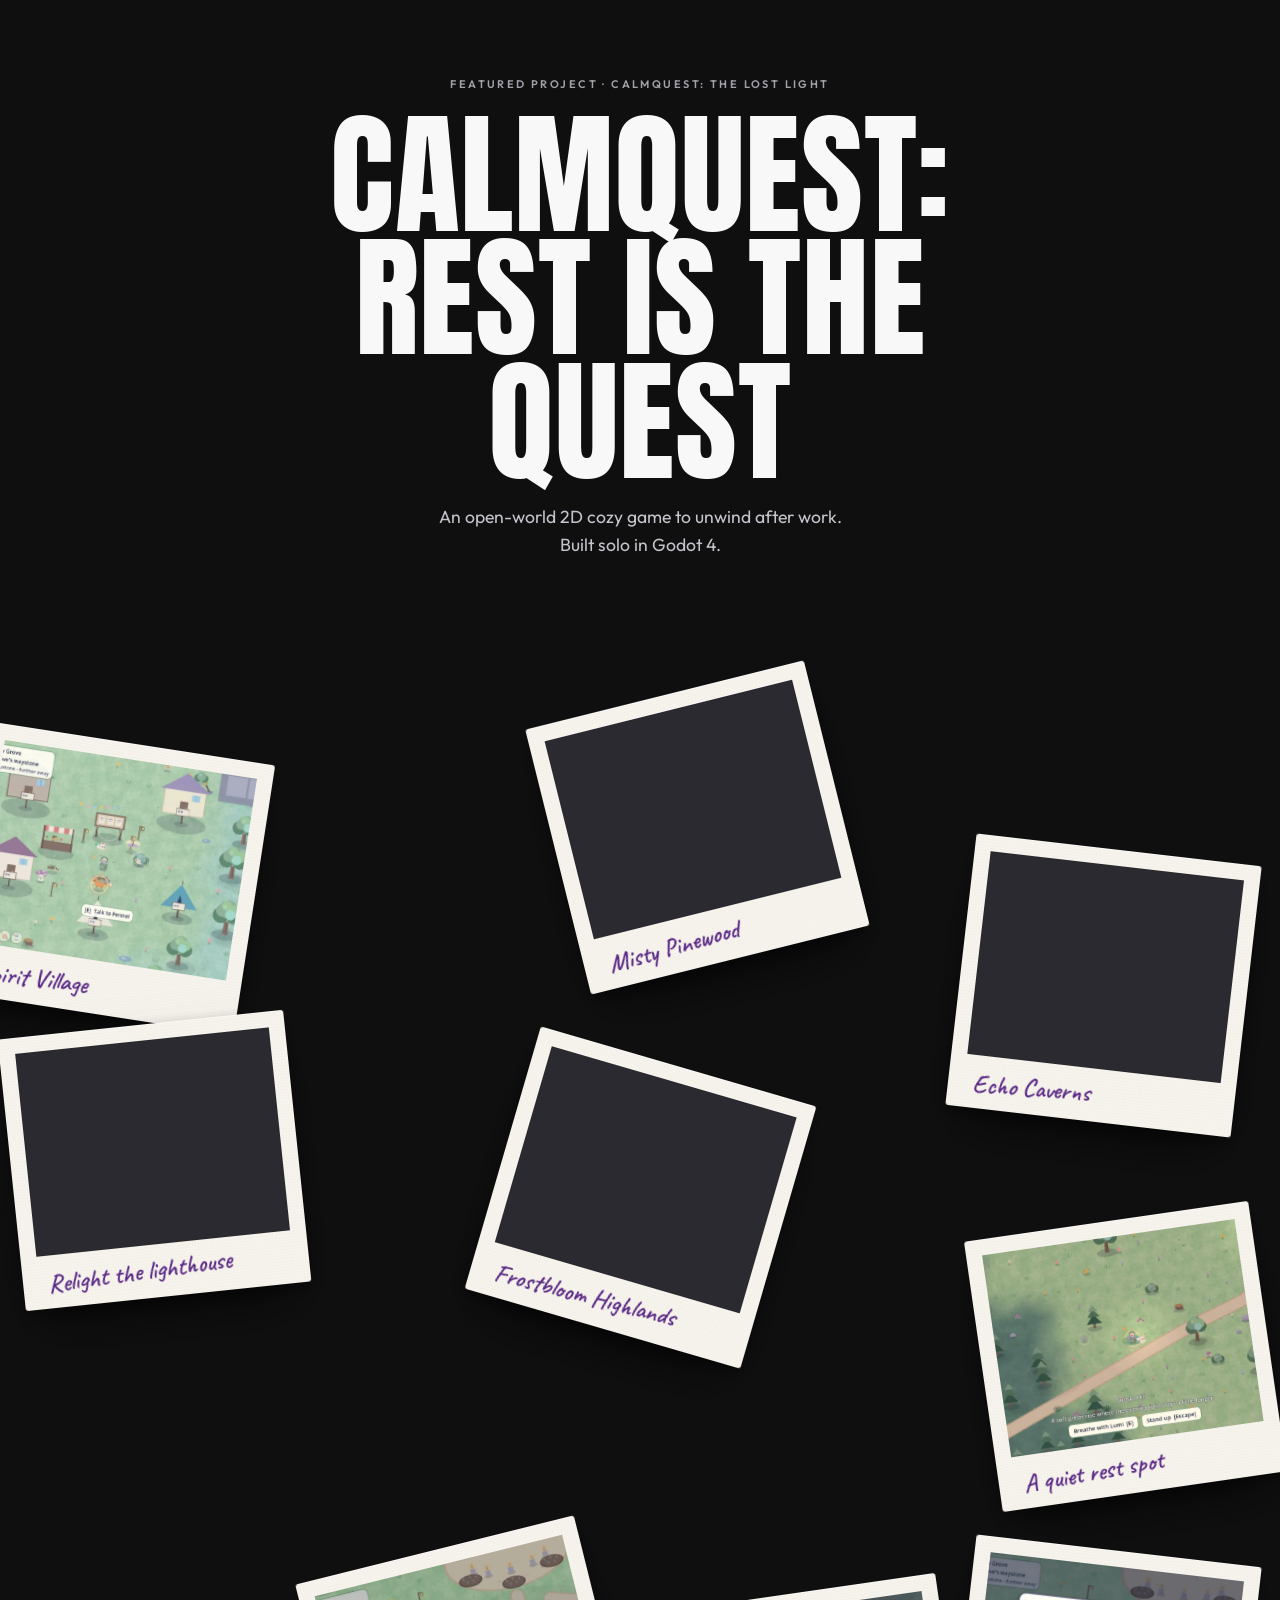
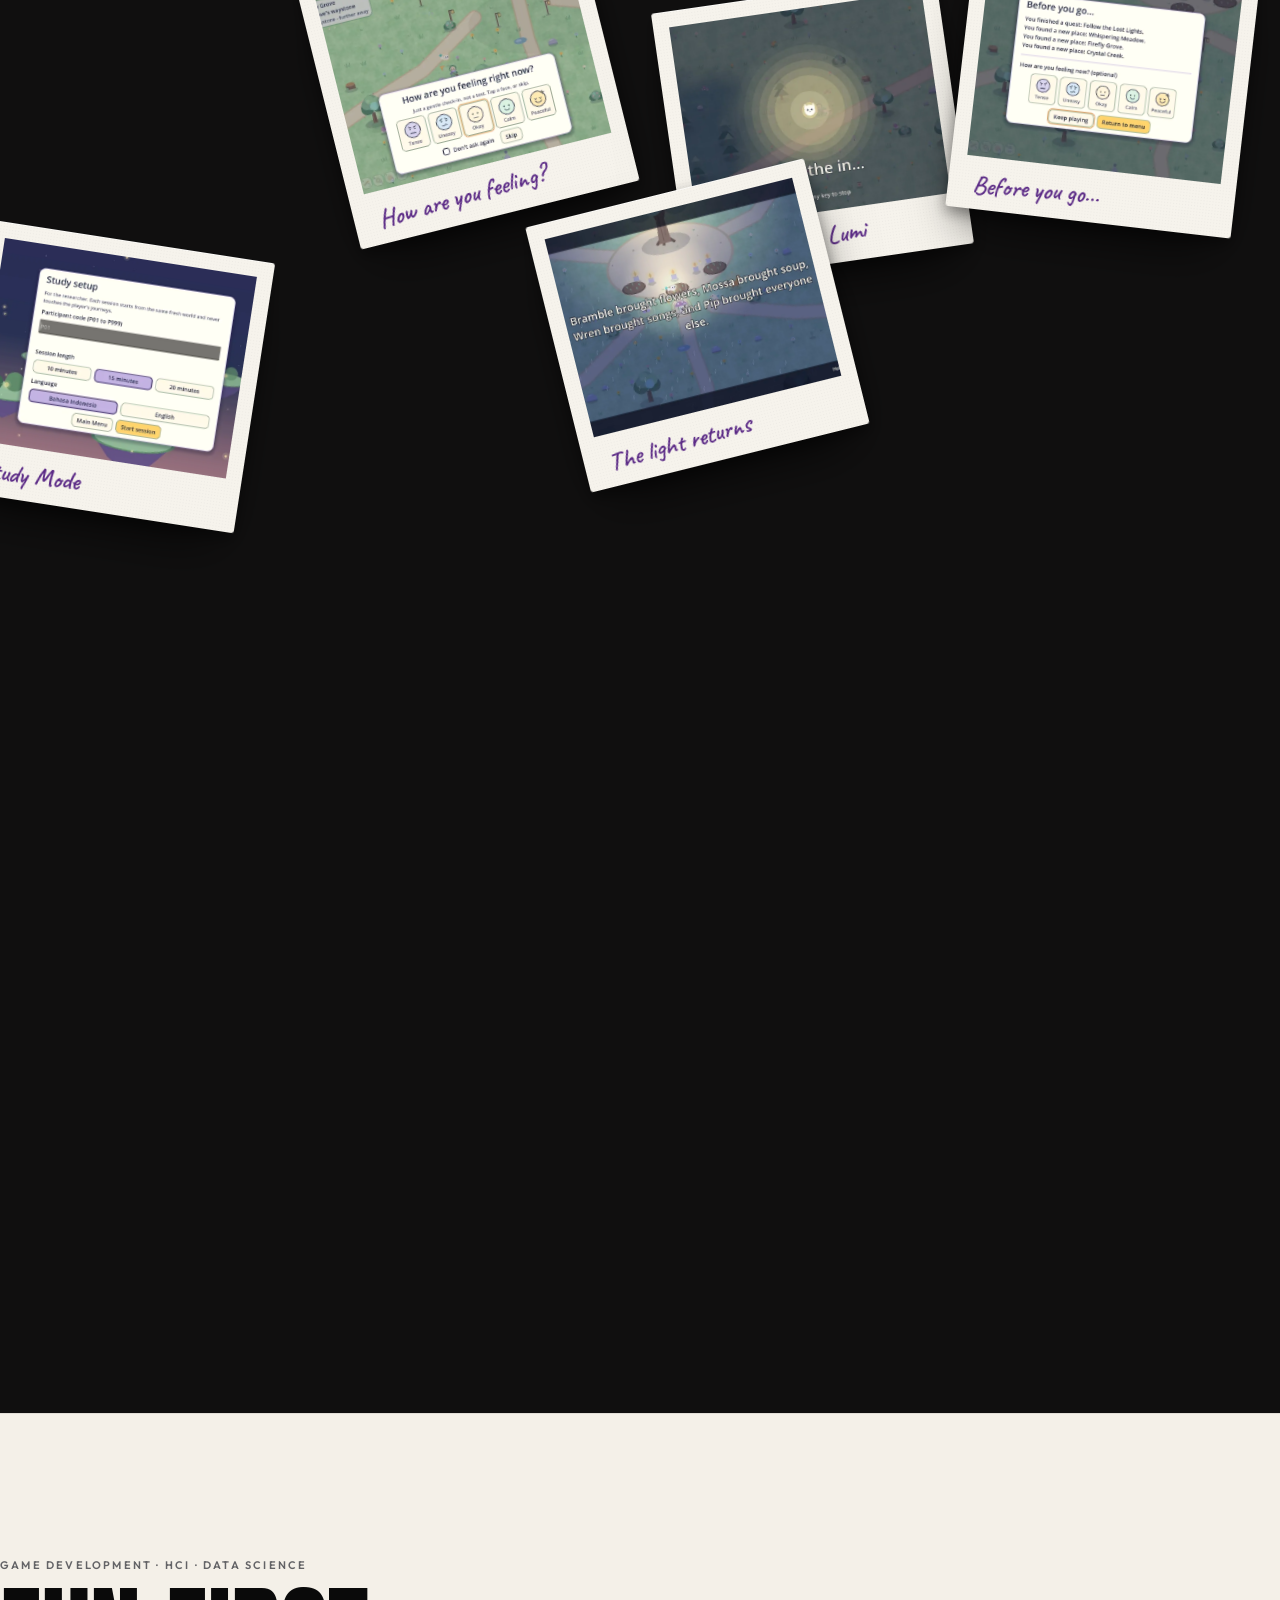
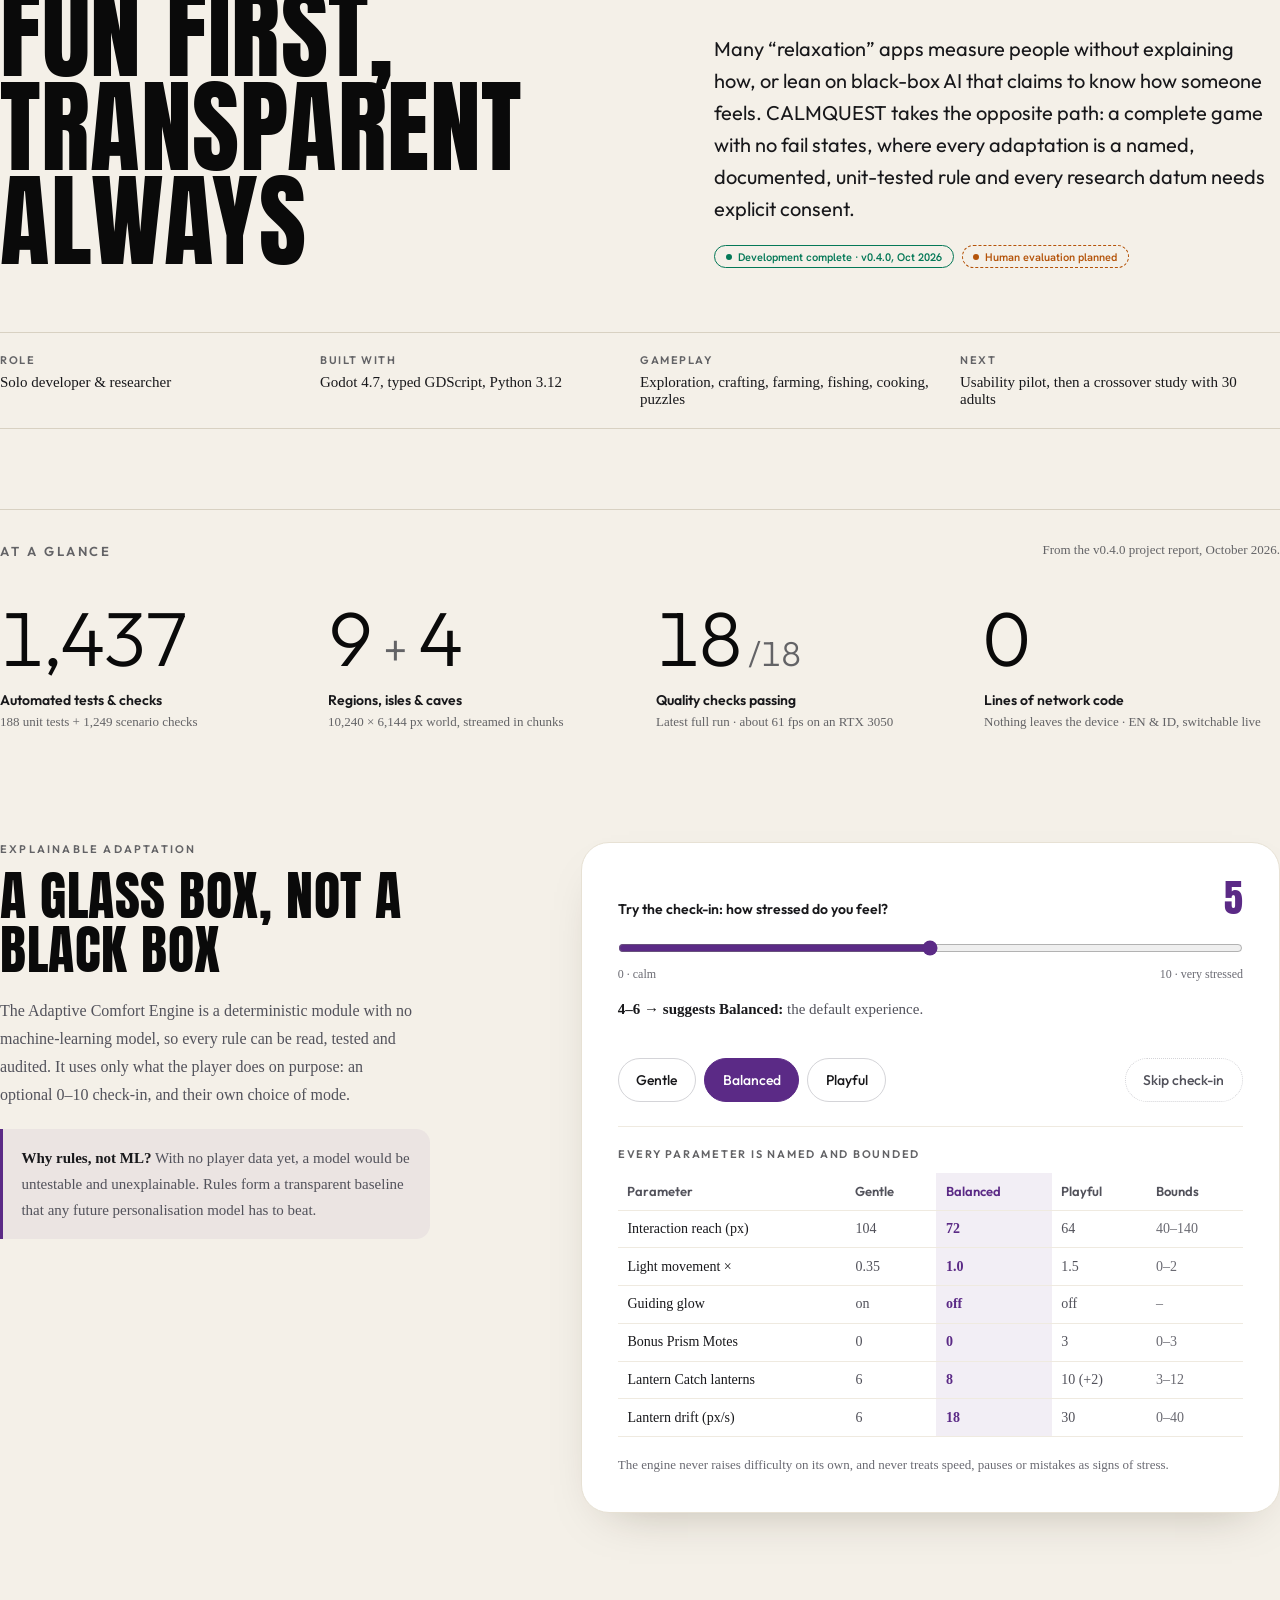
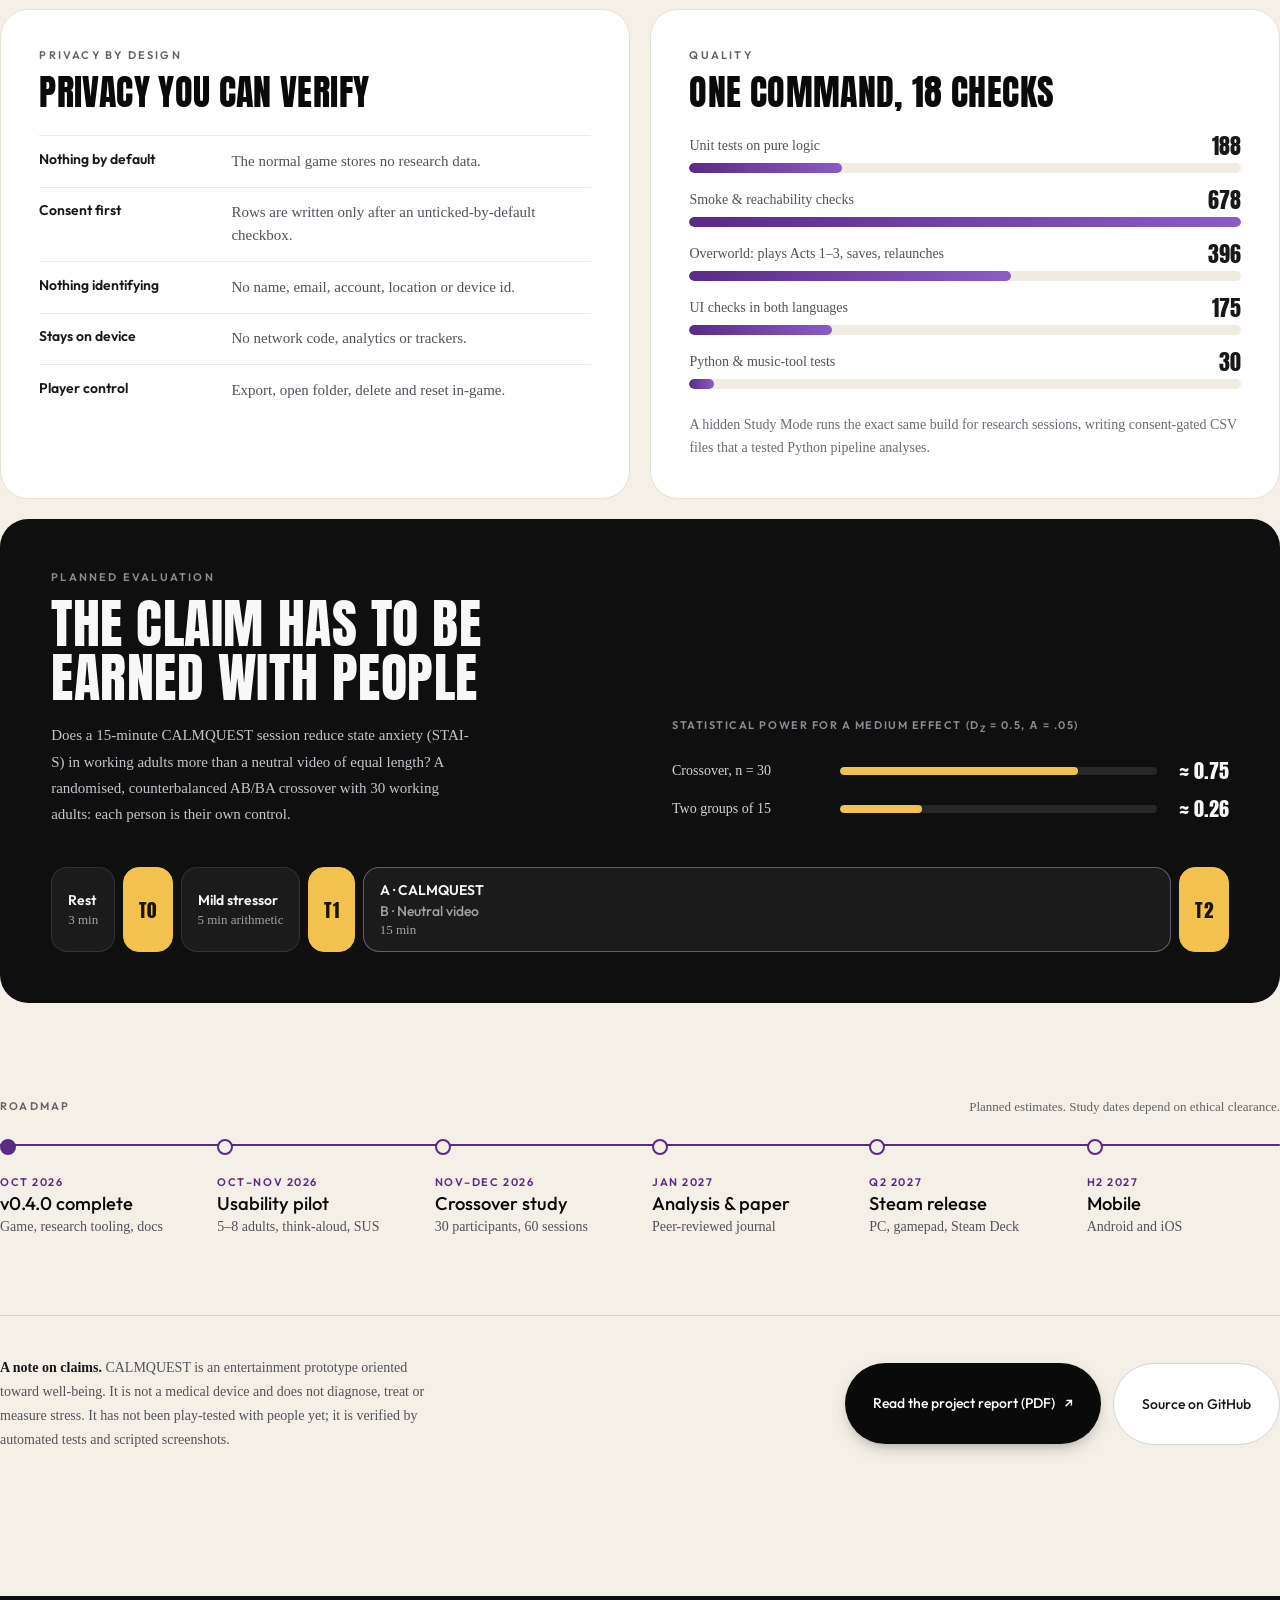
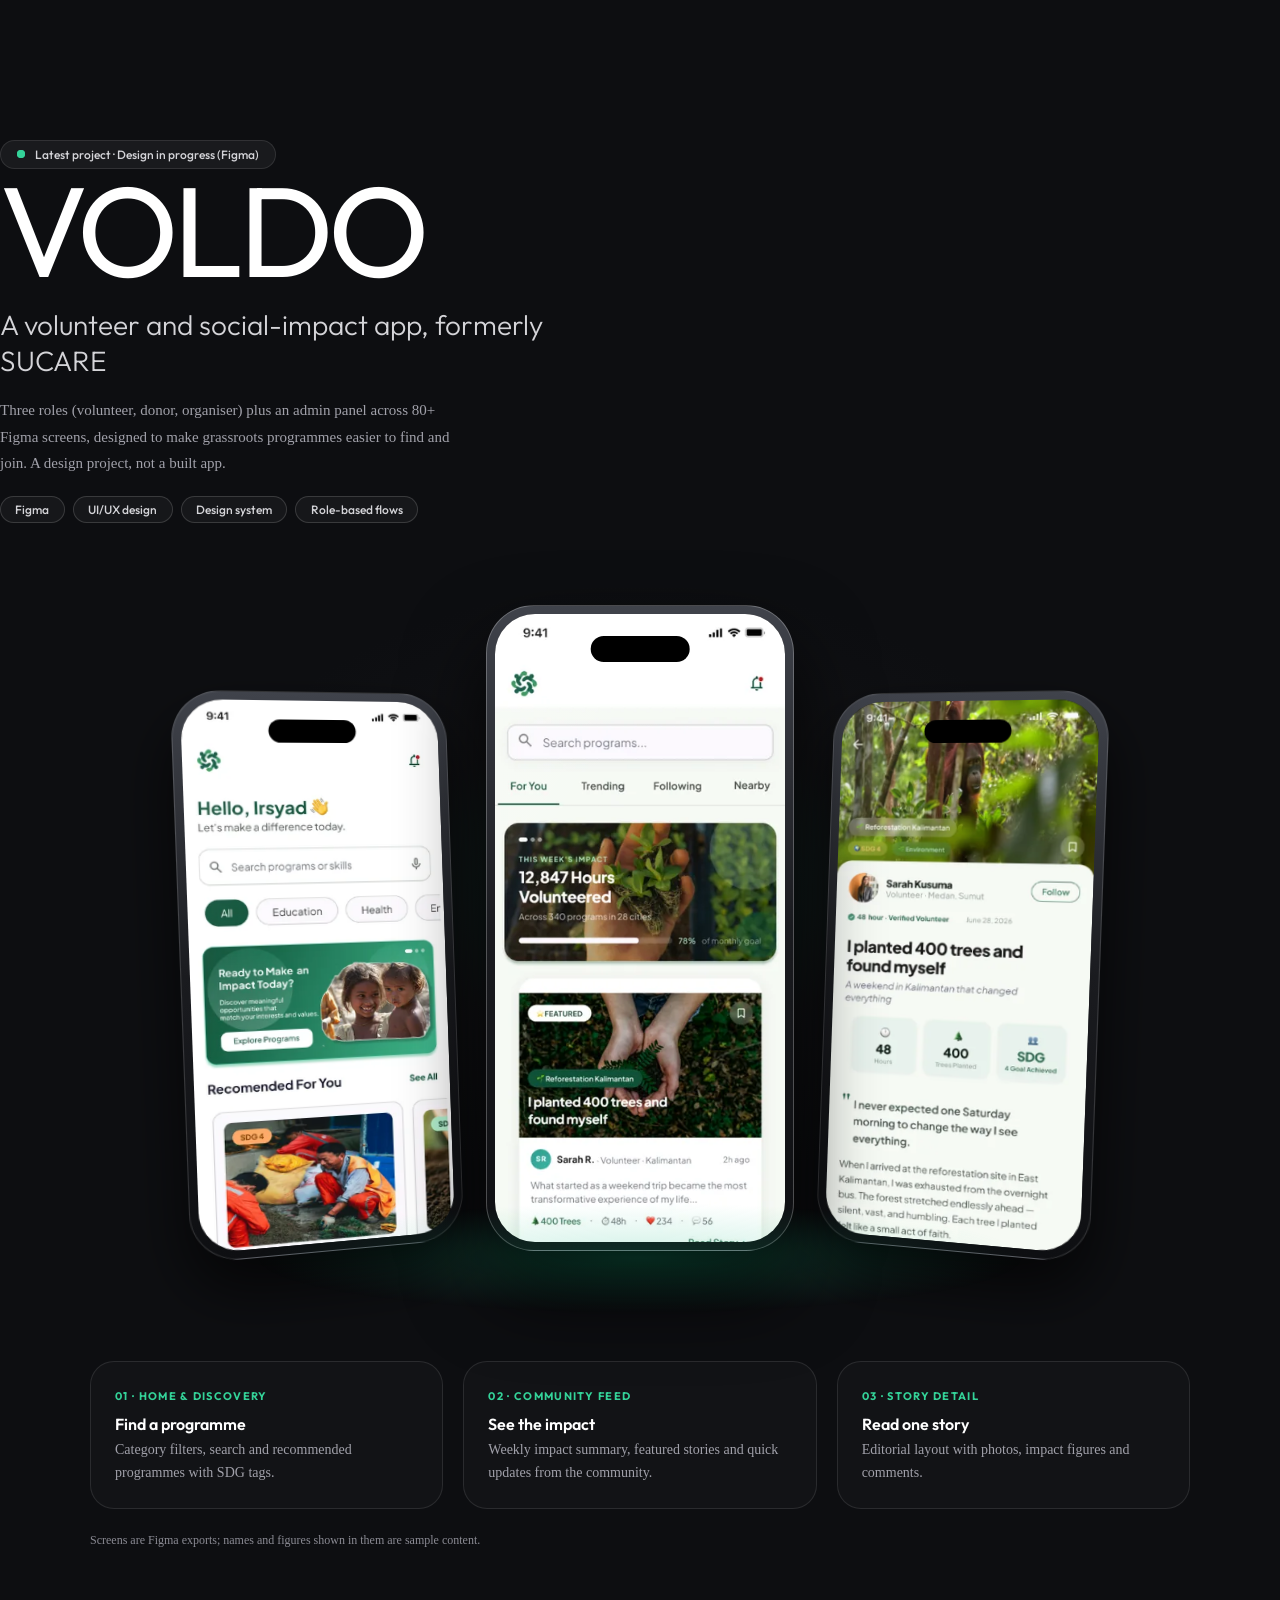
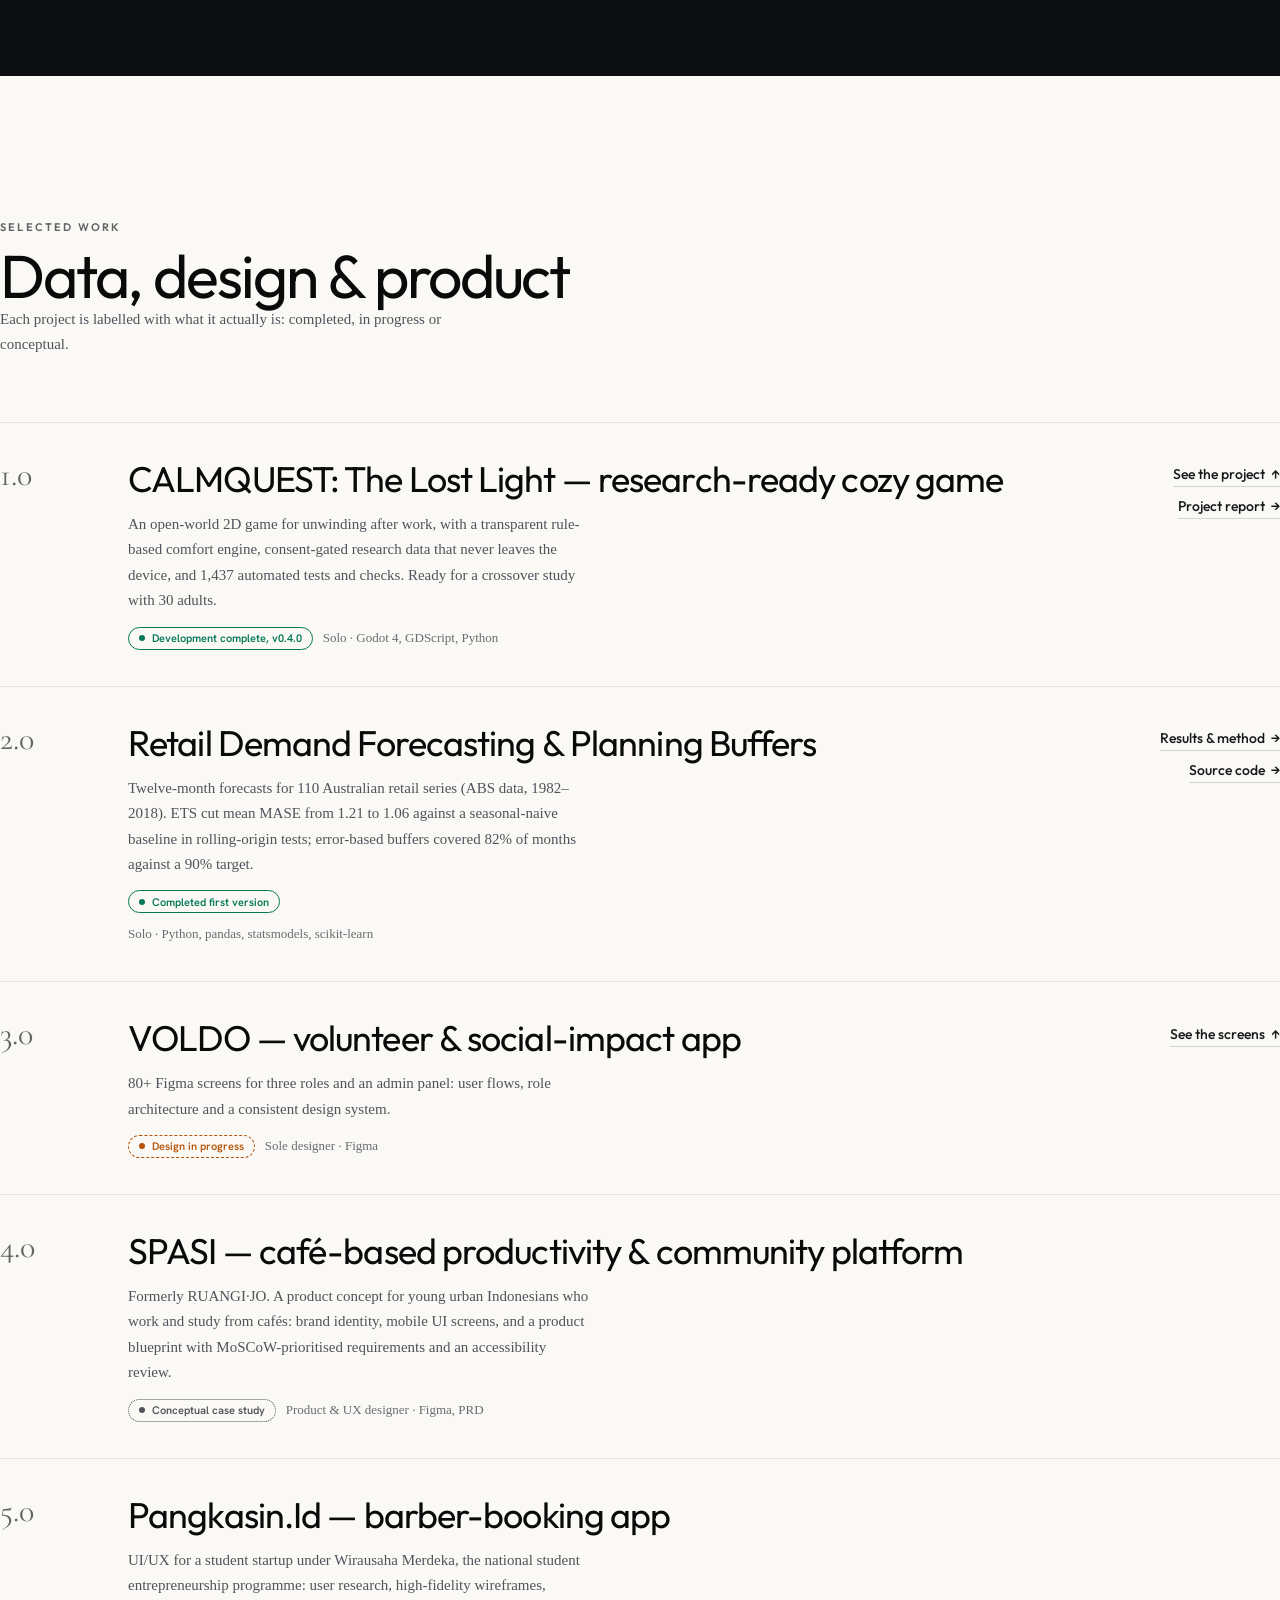
==== commit fd6c628b: "Add CALMQUEST project section with Paragon-style polaroid scroll" ====
--- a/index.html
+++ b/index.html
@@ -5,7 +5,7 @@
   <meta name="viewport" content="width=device-width, initial-scale=1.0"/>
   <meta name="theme-color" content="#FBF9F5"/>
   <title>Dul Kipli Kurniawan — AI, Computer Vision &amp; Assistive Technology</title>
-  <meta name="description" content="Portfolio of Dul Kipli Kurniawan: AI and data science developer working on computer vision, Flutter mobile apps and assistive technology for Indonesian Sign Language (BISINDO)."/>
+  <meta name="description" content="Portfolio of Dul Kipli Kurniawan: AI and data science developer working on computer vision, Flutter mobile apps and assistive technology for Indonesian Sign Language (BISINDO), plus CALMQUEST, a research-ready cozy game built in Godot."/>
   <link rel="canonical" href="https://dkiplikurniawan.github.io/portfolio/"/>
   <meta name="robots" content="index, follow"/>
   <meta name="author" content="Dul Kipli Kurniawan"/>
@@ -29,7 +29,7 @@
 
   <link href="https://fonts.googleapis.com" rel="preconnect"/>
   <link crossorigin="" href="https://fonts.gstatic.com" rel="preconnect"/>
-  <link href="https://fonts.googleapis.com/css2?family=Anton&family=Outfit:wght@300;400;500;600&family=Hanken+Grotesk:wght@400;500;600;700&family=Cormorant+Garamond:ital,wght@0,400;0,500;1,400&display=swap" rel="stylesheet"/>
+  <link href="https://fonts.googleapis.com/css2?family=Anton&family=Caveat:wght@500;600&family=Outfit:wght@300;400;500;600&family=Hanken+Grotesk:wght@400;500;600;700&family=Cormorant+Garamond:ital,wght@0,400;0,500;1,400&display=swap" rel="stylesheet"/>
   <link rel="stylesheet" href="style.css"/>
 
   <script src="https://cdn.tailwindcss.com?plugins=forms"></script>
@@ -88,6 +88,7 @@
       <ul class="nav-list">
         <li><a href="#about">About</a></li>
         <li><a href="#deafsapp">DEAFSAPP</a></li>
+        <li><a href="#calmquest">CALMQUEST</a></li>
         <li><a href="#voldo">VOLDO</a></li>
         <li><a href="#work">Work</a></li>
         <li><a href="#experience">Experience</a></li>
@@ -107,6 +108,7 @@
     <ul class="max-w-container mx-auto px-5 py-4 grid gap-1">
       <li><a href="#about">About</a></li>
       <li><a href="#deafsapp">DEAFSAPP</a></li>
+      <li><a href="#calmquest">CALMQUEST</a></li>
       <li><a href="#voldo">VOLDO</a></li>
       <li><a href="#work">Work</a></li>
       <li><a href="#experience">Experience</a></li>
@@ -293,6 +295,184 @@
     </div>
   </section>
 
+  <!-- ============================ CALMQUEST (Paragon-style: sticky headline, polaroids scroll over it) ============================ -->
+  <section id="calmquest" class="cq" aria-labelledby="cq-title">
+    <div class="cq-marquee" aria-hidden="true" data-marquee>
+      <div class="cq-marquee-track">
+        <p><span>Calmquest</span><i>//</i><span>The Lost Light</span><i>//</i><span>Rest is the quest</span><i>//</i></p>
+        <p><span>Calmquest</span><i>//</i><span>The Lost Light</span><i>//</i><span>Rest is the quest</span><i>//</i></p>
+      </div>
+    </div>
+
+    <div class="cq-gallery">
+      <div class="cq-sticky">
+        <p class="cq-kicker">Featured project · CALMQUEST: The Lost Light</p>
+        <h2 id="cq-title" class="cq-title"><span class="sr-only">CALMQUEST: </span><span class="cq-title-text" data-cq-title>Rest Is The Quest</span></h2>
+        <p class="cq-sub">An open-world 2D cozy game to unwind after work. Built solo in Godot&nbsp;4.</p>
+      </div>
+
+      <ul class="cq-list" aria-label="Screenshots from CALMQUEST">
+        <li class="cq-item"><figure class="polaroid"><div class="polaroid-photo"><img src="assets/calmquest/spirit-village.webp" width="720" height="576" loading="lazy" decoding="async" alt="The spirit village from above: cottages, a market stall, a notice board and the player talking to a villager named Fennel."/></div><figcaption>Spirit Village</figcaption></figure></li>
+        <li class="cq-item"><figure class="polaroid"><div class="polaroid-photo"><img src="assets/calmquest/misty-pinewood.webp" width="720" height="576" loading="lazy" decoding="async" alt="Misty Pinewood: pine trees under drifting fog, a fox, and a small shadow creature waiting to be comforted with light."/></div><figcaption>Misty Pinewood</figcaption></figure></li>
+        <li class="cq-item"><figure class="polaroid"><div class="polaroid-photo"><img src="assets/calmquest/echo-caverns.webp" width="720" height="576" loading="lazy" decoding="async" alt="Echo Caverns: a crystal light-beam puzzle on a purple tiled floor, with the prompt Turn the crystal."/></div><figcaption>Echo Caverns</figcaption></figure></li>
+        <li class="cq-item"><figure class="polaroid"><div class="polaroid-photo"><img src="assets/calmquest/lighthouse.webp" width="720" height="576" loading="lazy" decoding="async" alt="Act 2 at night: the old lighthouse shines again and a banner reads Hearthstone found! Wren moved into the village!"/></div><figcaption>Relight the lighthouse</figcaption></figure></li>
+        <li class="cq-item"><figure class="polaroid"><div class="polaroid-photo"><img src="assets/calmquest/frostbloom.webp" width="720" height="576" loading="lazy" decoding="async" alt="Frostbloom Highlands under a green aurora, snowy pines and a Hearthstone found banner."/></div><figcaption>Frostbloom Highlands</figcaption></figure></li>
+        <li class="cq-item"><figure class="polaroid"><div class="polaroid-photo"><img src="assets/calmquest/sunset-hill.webp" width="720" height="576" loading="lazy" decoding="async" alt="A rest spot on Sunset Hill with two options: Breathe with Lumi, or Stand up."/></div><figcaption>A quiet rest spot</figcaption></figure></li>
+        <li class="cq-item"><figure class="polaroid"><div class="polaroid-photo"><img src="assets/calmquest/mood-check.webp" width="720" height="576" loading="lazy" decoding="async" alt="An optional mood check with five drawn faces from Tense to Peaceful, a Don't ask again box and a Skip button."/></div><figcaption>How are you feeling?</figcaption></figure></li>
+        <li class="cq-item"><figure class="polaroid"><div class="polaroid-photo"><img src="assets/calmquest/breathe.webp" width="720" height="576" loading="lazy" decoding="async" alt="Breathe with Lumi: a glowing light spirit pulses slowly while the screen reads Breathe in, press any key to stop."/></div><figcaption>Breathe with Lumi</figcaption></figure></li>
+        <li class="cq-item"><figure class="polaroid"><div class="polaroid-photo"><img src="assets/calmquest/before-you-go.webp" width="720" height="576" loading="lazy" decoding="async" alt="The Before you go summary listing the quests finished and places found in the session, with an optional mood question."/></div><figcaption>Before you go…</figcaption></figure></li>
+        <li class="cq-item"><figure class="polaroid"><div class="polaroid-photo"><img src="assets/calmquest/study-mode.webp" width="720" height="576" loading="lazy" decoding="async" alt="The hidden Study setup screen: participant code, session length of 10, 15 or 20 minutes, and language."/></div><figcaption>Study Mode</figcaption></figure></li>
+        <li class="cq-item"><figure class="polaroid"><div class="polaroid-photo"><img src="assets/calmquest/finale.webp" width="720" height="576" loading="lazy" decoding="async" alt="The finale: villagers gather around the Heart Tree as the light returns to Lumeria."/></div><figcaption>The light returns</figcaption></figure></li>
+      </ul>
+    </div>
+
+    <!-- Case details on polaroid paper -->
+    <div class="cq-case">
+      <div class="max-w-container mx-auto px-5 sm:px-10">
+        <div class="cq-head">
+          <div>
+            <p class="eyebrow">Game development · HCI · Data science</p>
+            <h3 class="cq-display" data-split-lines>Fun first, transparent always</h3>
+          </div>
+          <div>
+            <p class="cq-lead" data-fade>Many “relaxation” apps measure people without explaining how, or lean on black-box AI that claims to know how someone feels. CALMQUEST takes the opposite path: a complete game with no fail states, where every adaptation is a named, documented, unit-tested rule and every research datum needs explicit consent.</p>
+            <ul class="cq-status" data-fade>
+              <li><span class="status status-done">Development complete · v0.4.0, Oct 2026</span></li>
+              <li><span class="status status-progress">Human evaluation planned</span></li>
+            </ul>
+          </div>
+        </div>
+
+        <dl class="ds-meta cq-meta" data-stagger>
+          <div data-fade><dt>Role</dt><dd>Solo developer &amp; researcher</dd></div>
+          <div data-fade><dt>Built with</dt><dd>Godot 4.7, typed GDScript, Python 3.12</dd></div>
+          <div data-fade><dt>Gameplay</dt><dd>Exploration, crafting, farming, fishing, cooking, puzzles</dd></div>
+          <div data-fade><dt>Next</dt><dd>Usability pilot, then a crossover study with 30 adults</dd></div>
+        </dl>
+
+        <div class="ds-numbers cq-numbers">
+          <div class="ds-numbers-head" data-fade><p class="eyebrow">At a glance</p><p>From the v0.4.0 project report, October 2026.</p></div>
+          <div class="ds-number" data-fade><p class="ds-value"><span class="odo" data-count="1,437">1,437</span></p><p class="ds-label">Automated tests &amp; checks</p><p class="ds-note">188 unit tests + 1,249 scenario checks</p></div>
+          <div class="ds-number" data-fade><p class="ds-value"><span class="odo" data-count="9">9</span><span class="ds-plus">+</span><span class="odo" data-count="4">4</span></p><p class="ds-label">Regions, isles &amp; caves</p><p class="ds-note">10,240 × 6,144 px world, streamed in chunks</p></div>
+          <div class="ds-number" data-fade><p class="ds-value"><span class="odo" data-count="18">18</span><span class="ds-unit">/18</span></p><p class="ds-label">Quality checks passing</p><p class="ds-note">Latest full run · about 61 fps on an RTX 3050</p></div>
+          <div class="ds-number" data-fade><p class="ds-value"><span class="odo" data-count="0">0</span></p><p class="ds-label">Lines of network code</p><p class="ds-note">Nothing leaves the device · EN &amp; ID, switchable live</p></div>
+        </div>
+
+        <!-- Explainable adaptation: a live, readable rule table -->
+        <div class="cq-engine" data-comfort>
+          <div class="cq-engine-copy">
+            <p class="eyebrow">Explainable adaptation</p>
+            <h4 class="cq-h" data-split-lines>A glass box, not a black box</h4>
+            <p data-fade>The Adaptive Comfort Engine is a deterministic module with no machine-learning model, so every rule can be read, tested and audited. It uses only what the player does on purpose: an optional 0–10 check-in, and their own choice of mode.</p>
+            <p class="cq-aside" data-fade><strong>Why rules, not ML?</strong> With no player data yet, a model would be untestable and unexplainable. Rules form a transparent baseline that any future personalisation model has to beat.</p>
+          </div>
+          <div class="cq-engine-card" data-fade>
+            <div class="cq-checkin" data-comfort-ui hidden>
+              <div class="cq-checkin-row">
+                <label for="cq-stress">Try the check-in: how stressed do you feel?</label>
+                <output id="cq-stress-out" for="cq-stress">5</output>
+              </div>
+              <input id="cq-stress" type="range" min="0" max="10" step="1" value="5" aria-describedby="cq-suggest"/>
+              <div class="cq-scale" aria-hidden="true"><span>0 · calm</span><span>10 · very stressed</span></div>
+              <p id="cq-suggest" class="cq-suggest" aria-live="polite"></p>
+              <div class="cq-modes" role="group" aria-label="Comfort mode, the player decides">
+                <button type="button" data-mode="gentle" aria-pressed="false">Gentle</button>
+                <button type="button" data-mode="balanced" aria-pressed="true">Balanced</button>
+                <button type="button" data-mode="playful" aria-pressed="false">Playful</button>
+                <button type="button" class="cq-skip" data-skip aria-pressed="false">Skip check-in</button>
+              </div>
+            </div>
+            <div class="table-scroll" tabindex="0" role="region" aria-label="Comfort mode parameters">
+              <table class="cq-params" data-mode="balanced">
+                <caption>Every parameter is named and bounded</caption>
+                <thead><tr><th scope="col">Parameter</th><th scope="col" data-col="gentle">Gentle</th><th scope="col" data-col="balanced">Balanced</th><th scope="col" data-col="playful">Playful</th><th scope="col">Bounds</th></tr></thead>
+                <tbody>
+                  <tr><th scope="row">Interaction reach (px)</th><td data-col="gentle">104</td><td data-col="balanced">72</td><td data-col="playful">64</td><td>40–140</td></tr>
+                  <tr><th scope="row">Light movement ×</th><td data-col="gentle">0.35</td><td data-col="balanced">1.0</td><td data-col="playful">1.5</td><td>0–2</td></tr>
+                  <tr><th scope="row">Guiding glow</th><td data-col="gentle">on</td><td data-col="balanced">off</td><td data-col="playful">off</td><td>–</td></tr>
+                  <tr><th scope="row">Bonus Prism Motes</th><td data-col="gentle">0</td><td data-col="balanced">0</td><td data-col="playful">3</td><td>0–3</td></tr>
+                  <tr><th scope="row">Lantern Catch lanterns</th><td data-col="gentle">6</td><td data-col="balanced">8</td><td data-col="playful">10 (+2)</td><td>3–12</td></tr>
+                  <tr><th scope="row">Lantern drift (px/s)</th><td data-col="gentle">6</td><td data-col="balanced">18</td><td data-col="playful">30</td><td>0–40</td></tr>
+                </tbody>
+              </table>
+            </div>
+            <p class="cq-rule">The engine never raises difficulty on its own, and never treats speed, pauses or mistakes as signs of stress.</p>
+          </div>
+        </div>
+
+        <!-- Privacy + quality -->
+        <div class="cq-two">
+          <div class="cq-panel" data-fade>
+            <p class="eyebrow">Privacy by design</p>
+            <h4 class="cq-h cq-h-sm">Privacy you can verify</h4>
+            <dl class="cq-principles">
+              <div><dt>Nothing by default</dt><dd>The normal game stores no research data.</dd></div>
+              <div><dt>Consent first</dt><dd>Rows are written only after an unticked-by-default checkbox.</dd></div>
+              <div><dt>Nothing identifying</dt><dd>No name, email, account, location or device id.</dd></div>
+              <div><dt>Stays on device</dt><dd>No network code, analytics or trackers.</dd></div>
+              <div><dt>Player control</dt><dd>Export, open folder, delete and reset in-game.</dd></div>
+            </dl>
+          </div>
+          <div class="cq-panel" data-fade>
+            <p class="eyebrow">Quality</p>
+            <h4 class="cq-h cq-h-sm">One command, 18 checks</h4>
+            <ul class="cq-bars" data-bars>
+              <li style="--v:.277"><span class="cq-bar-label">Unit tests on pure logic</span><span class="cq-bar"><span></span></span><span class="cq-bar-n">188</span></li>
+              <li style="--v:1"><span class="cq-bar-label">Smoke &amp; reachability checks</span><span class="cq-bar"><span></span></span><span class="cq-bar-n">678</span></li>
+              <li style="--v:.584"><span class="cq-bar-label">Overworld: plays Acts 1–3, saves, relaunches</span><span class="cq-bar"><span></span></span><span class="cq-bar-n">396</span></li>
+              <li style="--v:.258"><span class="cq-bar-label">UI checks in both languages</span><span class="cq-bar"><span></span></span><span class="cq-bar-n">175</span></li>
+              <li style="--v:.044"><span class="cq-bar-label">Python &amp; music-tool tests</span><span class="cq-bar"><span></span></span><span class="cq-bar-n">30</span></li>
+            </ul>
+            <p class="cq-small">A hidden Study Mode runs the exact same build for research sessions, writing consent-gated CSV files that a tested Python pipeline analyses.</p>
+          </div>
+        </div>
+
+        <!-- Planned evaluation -->
+        <div class="cq-study" data-fade>
+          <div class="cq-study-copy">
+            <p class="eyebrow eyebrow-dark">Planned evaluation</p>
+            <h4 class="cq-h cq-h-light">The claim has to be earned with people</h4>
+            <p>Does a 15-minute CALMQUEST session reduce state anxiety (STAI-S) in working adults more than a neutral video of equal length? A randomised, counterbalanced AB/BA crossover with 30 working adults: each person is their own control.</p>
+          </div>
+          <ol class="cq-procedure" aria-label="Session procedure, about 45 minutes">
+            <li><span>Rest</span>3 min</li>
+            <li class="cq-t">T0</li>
+            <li><span>Mild stressor</span>5 min arithmetic</li>
+            <li class="cq-t">T1</li>
+            <li class="cq-ab"><span>A · CALMQUEST</span><span>B · Neutral video</span>15 min</li>
+            <li class="cq-t">T2</li>
+          </ol>
+          <div class="cq-power">
+            <p class="cq-power-title">Statistical power for a medium effect (d<sub>z</sub> = 0.5, α = .05)</p>
+            <div class="cq-power-row"><span>Crossover, n = 30</span><span class="cq-meter"><span style="--v:.75"></span></span><strong>≈ 0.75</strong></div>
+            <div class="cq-power-row"><span>Two groups of 15</span><span class="cq-meter"><span style="--v:.26"></span></span><strong>≈ 0.26</strong></div>
+          </div>
+        </div>
+
+        <!-- Roadmap -->
+        <div class="cq-roadmap">
+          <div class="cq-roadmap-head" data-fade><p class="eyebrow">Roadmap</p><p>Planned estimates. Study dates depend on ethical clearance.</p></div>
+          <ol class="cq-road" data-road>
+            <li class="is-done" data-fade><span class="cq-when">Oct 2026</span><strong>v0.4.0 complete</strong><span>Game, research tooling, docs</span></li>
+            <li data-fade><span class="cq-when">Oct–Nov 2026</span><strong>Usability pilot</strong><span>5–8 adults, think-aloud, SUS</span></li>
+            <li data-fade><span class="cq-when">Nov–Dec 2026</span><strong>Crossover study</strong><span>30 participants, 60 sessions</span></li>
+            <li data-fade><span class="cq-when">Jan 2027</span><strong>Analysis &amp; paper</strong><span>Peer-reviewed journal</span></li>
+            <li data-fade><span class="cq-when">Q2 2027</span><strong>Steam release</strong><span>PC, gamepad, Steam Deck</span></li>
+            <li data-fade><span class="cq-when">H2 2027</span><strong>Mobile</strong><span>Android and iOS</span></li>
+          </ol>
+        </div>
+
+        <div class="cq-foot">
+          <p class="cq-claim" data-fade><strong>A note on claims.</strong> CALMQUEST is an entertainment prototype oriented toward well-being. It is not a medical device and does not diagnose, treat or measure stress. It has not been play-tested with people yet; it is verified by automated tests and scripted screenshots.</p>
+          <div class="ds-links cq-links" data-fade>
+            <a class="btn btn-dark btn-lg" data-magnetic href="assets/CALMQUEST_Project_Report.pdf">Read the project report (PDF) <span class="btn-arrow" aria-hidden="true">↗</span></a>
+            <a class="btn btn-light btn-lg" href="https://github.com/dkiplikurniawan/calmquest" rel="noopener">Source on GitHub</a>
+          </div>
+        </div>
+      </div>
+    </div>
+  </section>
+
   <!-- ============================ VOLDO 3D ============================ -->
   <section id="voldo" class="voldo" aria-labelledby="voldo-title">
     <div class="voldo-glow" aria-hidden="true"></div>
@@ -337,8 +517,20 @@
       </div>
 
       <ol class="work-list" data-stagger>
+        <li class="work-row" data-fade data-preview="assets/calmquest/spirit-village.webp">
+          <span class="work-num">1.0</span>
+          <div class="work-main">
+            <h3>CALMQUEST: The Lost Light — research-ready cozy game</h3>
+            <p>An open-world 2D game for unwinding after work, with a transparent rule-based comfort engine, consent-gated research data that never leaves the device, and 1,437 automated tests and checks. Ready for a crossover study with 30 adults.</p>
+            <p class="work-meta"><span class="status status-done">Development complete, v0.4.0</span> Solo · Godot 4, GDScript, Python</p>
+          </div>
+          <div class="work-links">
+            <a class="work-link" href="#calmquest">See the project <span aria-hidden="true">↑</span></a>
+            <a class="work-link" href="assets/CALMQUEST_Project_Report.pdf">Project report <span aria-hidden="true">→</span></a>
+          </div>
+        </li>
         <li class="work-row" data-fade data-preview="projects/retail-demand-forecasting/reports/figures/mase_by_year.svg">
-          <span class="work-num">1.0</span>
+          <span class="work-num">2.0</span>
           <div class="work-main">
             <h3>Retail Demand Forecasting &amp; Planning Buffers</h3>
             <p>Twelve-month forecasts for 110 Australian retail series (ABS data, 1982–2018). ETS cut mean MASE from 1.21 to 1.06 against a seasonal-naive baseline in rolling-origin tests; error-based buffers covered 82% of months against a 90% target.</p>
@@ -350,7 +542,7 @@
           </div>
         </li>
         <li class="work-row" data-fade data-preview="assets/voldo-home.webp">
-          <span class="work-num">2.0</span>
+          <span class="work-num">3.0</span>
           <div class="work-main">
             <h3>VOLDO — volunteer &amp; social-impact app</h3>
             <p>80+ Figma screens for three roles and an admin panel: user flows, role architecture and a consistent design system.</p>
@@ -359,7 +551,7 @@
           <div class="work-links"><a class="work-link" href="#voldo">See the screens <span aria-hidden="true">↑</span></a></div>
         </li>
         <li class="work-row" data-fade>
-          <span class="work-num">3.0</span>
+          <span class="work-num">4.0</span>
           <div class="work-main">
             <h3>SPASI — café-based productivity &amp; community platform</h3>
             <p>Formerly RUANGI·JO. A product concept for young urban Indonesians who work and study from cafés: brand identity, mobile UI screens, and a product blueprint with MoSCoW-prioritised requirements and an accessibility review.</p>
@@ -367,7 +559,7 @@
           </div>
         </li>
         <li class="work-row" data-fade>
-          <span class="work-num">4.0</span>
+          <span class="work-num">5.0</span>
           <div class="work-main">
             <h3>Pangkasin.Id — barber-booking app</h3>
             <p>UI/UX for a student startup under Wirausaha Merdeka, the national student entrepreneurship programme: user research, high-fidelity wireframes, prototypes and visual guidelines.</p>
@@ -396,6 +588,15 @@
         <p class="eyebrow">Experience</p>
         <h2 id="experience-title" class="section-title" data-split-lines>Work &amp; research</h2>
         <ol class="timeline mt-12" data-stagger>
+          <li class="timeline-item" data-fade>
+            <p class="timeline-when">2026 · Independent project, Medan</p>
+            <h3>Solo Developer &amp; Researcher — CALMQUEST</h3>
+            <ul>
+              <li>Built a feature-complete open-world 2D cozy game in Godot 4 with typed GDScript, English and Bahasa Indonesia.</li>
+              <li>Designed an explainable, unit-tested adaptive comfort engine and a consent-based Study Mode with a Python analysis pipeline.</li>
+              <li>Wrote the evaluation protocol: a randomised AB/BA crossover study with 30 working adults, STAI-S as the primary measure.</li>
+            </ul>
+          </li>
           <li class="timeline-item" data-fade>
             <p class="timeline-when">2022 – 2023 · Thesis &amp; community service, Medan</p>
             <h3>Lead Software Developer — DEAFSAPP</h3>
@@ -487,7 +688,8 @@
               <li><span>Flutter &amp; Dart</span><span>Mobile apps (GetX, Rive)</span></li>
               <li><span>JavaScript</span><span>Web front end, basic Node.js</span></li>
               <li><span>PHP &amp; MySQL</span><span>Relational databases</span></li>
-              <li class="wide"><span>Git &amp; GitHub</span><span>Version control</span></li>
+              <li><span>Godot 4 &amp; GDScript</span><span>Game dev, 188 unit tests</span></li>
+              <li><span>Git &amp; GitHub</span><span>Version control</span></li>
             </ul>
           </div>
           <div role="tabpanel" id="panel-ui" aria-labelledby="tab-ui" class="skill-panel" tabindex="0">
--- a/style.css
+++ b/style.css
@@ -441,6 +441,181 @@
 .footer-bar a { text-decoration: none; transition: color var(--t-hover) ease; }
 .footer-bar a:hover { color: #fff; }
 
+/* ---------------------------------------------------------------- CALMQUEST (Paragon-inspired)
+   A sticky, oversized headline sits in the middle of the screen while a scattered
+   stack of polaroids scrolls over it. Pure CSS (sticky + flex-wrap + rotations), so it
+   works without JavaScript; GSAP only adds parallax drift, the headline reveal and the
+   velocity marquee. */
+.cq { --cq-night: #100F0F; --cq-paper: #F4F0E8; --cq-frame: #F6F3EC; --cq-pen: #5B2A86; --cq-amber: #F2C14E; --cq-lav: #B9AAEA; }
+.cq-marquee { background: var(--cq-night); color: #F8F8F8; overflow: hidden; border-top: 1px solid rgba(255,255,255,.08); border-bottom: 1px solid rgba(255,255,255,.08); padding: clamp(.9rem, 2vw, 1.4rem) 0; }
+.cq-marquee-track { display: flex; width: max-content; animation: cq-marquee 38s linear infinite; will-change: transform; }
+.cq-marquee.is-driven .cq-marquee-track { animation: none; }
+.cq-marquee p { margin: 0; display: flex; align-items: center; flex: none; font: 400 clamp(2.4rem, 6.5vw, 5.8rem)/1 "Anton", "Oswald", Impact, sans-serif; text-transform: uppercase; letter-spacing: .01em; white-space: nowrap; }
+.cq-marquee span { padding: 0 .35em; }
+.cq-marquee i { font-style: normal; color: var(--cq-amber); }
+@keyframes cq-marquee { to { transform: translateX(-50%); } }
+
+.cq-gallery { position: relative; background: var(--cq-night); color: #F8F8F8; overflow-x: clip; }
+.cq-sticky { position: sticky; top: 0; height: 100vh; height: 100svh; display: flex; flex-direction: column; align-items: center; justify-content: center; gap: 1.25rem; text-align: center; padding: 0 1.25rem; }
+.cq-kicker { margin: 0; font: 600 11px/1.4 "Outfit", sans-serif; letter-spacing: .22em; text-transform: uppercase; color: #A1A1AA; }
+.cq-title { margin: 0; max-width: 11ch; font: 400 clamp(3.6rem, 10.5vw, 10rem)/0.92 "Anton", "Oswald", Impact, sans-serif; text-transform: uppercase; letter-spacing: .005em; color: #F8F8F8; }
+.cq-title-text { display: block; }
+.cq-title .split-line { padding-bottom: .04em; }
+.cq-sub { margin: 0; max-width: 34ch; font: 400 clamp(.95rem, 1.4vw, 1.1rem)/1.55 "Outfit", sans-serif; color: #C4C4CC; }
+
+.cq-list { position: relative; z-index: 1; list-style: none; margin: 0; padding: 0 clamp(.5rem, 2vw, 2rem) 100vh; display: flex; flex-wrap: wrap; align-items: flex-start; justify-content: flex-start; }
+.cq-item { width: 23.33%; rotate: var(--r, 0deg); }
+.polaroid { position: relative; margin: 0; padding: 5.5% 5.5% 0; background: var(--cq-frame); background-image: radial-gradient(rgba(0,0,0,.035) 1px, transparent 1px); background-size: 3px 3px; border-radius: 3px; box-shadow: 0 1px 0 rgba(255,255,255,.6) inset, 0 28px 50px -18px rgba(0,0,0,.75), 0 6px 14px rgba(0,0,0,.35); container-type: inline-size; transition: rotate 600ms var(--ease-out), scale 600ms var(--ease-out); will-change: transform; }
+.polaroid-photo { aspect-ratio: 5 / 4; overflow: hidden; background: #2a2a30; box-shadow: 0 0 0 1px rgba(0,0,0,.08) inset; }
+.polaroid-photo img { width: 100%; height: 100%; object-fit: cover; display: block; filter: saturate(.95) contrast(1.03); }
+.polaroid figcaption { display: block; padding: .45em .35em .55em; font: 600 1.5rem/1.1 "Caveat", "Segoe Print", cursive; font-size: clamp(.95rem, 10cqi, 2.6rem); color: var(--cq-pen); text-align: left; rotate: -2deg; }
+@media (hover: hover) and (pointer: fine) {
+  .cq-item:hover { z-index: 3; position: relative; }
+  .cq-item:hover .polaroid { rotate: calc(var(--r, 0deg) * -1); scale: 1.06; }
+}
+
+/* Desktop & tablet scatter: nine slots, repeating (positions follow Paragon's 9n pattern). */
+@media (min-width: 768px) {
+  .cq-item:nth-child(9n+1) { --r: 8.78deg; margin-left: -4.64%; margin-top: -2.1%; }
+  .cq-item:nth-child(9n+2) { --r: -13.98deg; margin-left: 24.3%; margin-right: 3.25%; margin-top: -6.24%; }
+  .cq-item:nth-child(9n+3) { --r: 6.58deg; margin-left: auto; margin-right: .64%; margin-top: 6.6%; }
+  .cq-item:nth-child(9n+4) { --r: -5.97deg; margin-left: -1.2%; margin-right: 1.2%; margin-top: -8%; }
+  .cq-item:nth-child(9n+5) { --r: 16.22deg; margin-left: auto; margin-right: 1.2%; margin-top: -5%; }
+  .cq-item:nth-child(9n+6) { --r: -8.2deg; margin-left: auto; margin-right: -1.2%; margin-top: 8%; }
+  .cq-item:nth-child(9n+7) { --r: -13.98deg; margin-left: 24.3%; margin-right: 3.25%; margin-top: 4.24%; }
+  .cq-item:nth-child(9n+8) { --r: -8.2deg; margin-left: auto; margin-right: -1.2%; margin-top: 8%; }
+  .cq-item:nth-child(9n+9) { --r: 6.58deg; margin-left: auto; margin-right: .64%; margin-top: 4.6%; }
+}
+/* Phones: two loose columns that start over the headline. */
+@media (max-width: 767px) {
+  .cq-sticky { height: 70vh; height: 70svh; top: 15vh; top: 15svh; }
+  .cq-list { margin-top: -70vh; padding-bottom: 60vh; column-gap: 10%; }
+  .cq-item { width: 41%; }
+  .cq-item:nth-child(8n+1) { --r: 8.78deg; margin-left: .64%; margin-top: -6.1%; }
+  .cq-item:nth-child(8n+2) { --r: -13.98deg; margin-left: auto; margin-right: -3%; margin-top: 24.24%; }
+  .cq-item:nth-child(8n+3) { --r: 6.58deg; margin-left: -6%; margin-right: auto; margin-top: 32.6%; }
+  .cq-item:nth-child(8n+4) { --r: -5.97deg; margin-left: auto; margin-right: -4%; margin-top: 45%; }
+  .cq-item:nth-child(8n+5) { --r: 16.22deg; margin-left: -3%; margin-right: auto; margin-top: 38%; }
+  .cq-item:nth-child(8n+6) { --r: -8.2deg; margin-left: auto; margin-right: -4%; margin-top: 16%; }
+  .cq-item:nth-child(8n+7) { --r: -5.97deg; margin-left: auto; margin-right: -4%; margin-top: 45%; }
+  .cq-item:nth-child(8n+8) { --r: 6.58deg; margin-left: -6%; margin-right: auto; margin-top: 32.6%; }
+}
+
+/* Case details on polaroid paper */
+.cq-case { background: var(--cq-paper); padding: 7rem 0; border-top: 1px solid var(--hair-light); }
+@media (min-width: 1024px) { .cq-case { padding: 9rem 0; } }
+.cq-head { display: grid; gap: 2rem; align-items: end; }
+@media (min-width: 1024px) { .cq-head { grid-template-columns: 1.15fr 1fr; gap: 4rem; } }
+.cq-display { margin: .75rem 0 0; font: 400 clamp(3rem, 8vw, 7rem)/0.92 "Anton", "Oswald", Impact, sans-serif; text-transform: uppercase; letter-spacing: .005em; color: #0a0a0a; max-width: 12ch; }
+.cq-lead { margin: 0; font: 400 clamp(1.05rem, 1.6vw, 1.25rem)/1.6 "Outfit", sans-serif; color: var(--ink); max-width: 44ch; }
+.cq-status { list-style: none; margin: 1.25rem 0 0; padding: 0; display: flex; flex-wrap: wrap; gap: .5rem; }
+.cq-meta { border-top-color: #D8D1C2; }
+.cq-meta > div { border-bottom-color: #D8D1C2; }
+.cq-numbers { border-top-color: #D8D1C2; margin-top: 5rem; }
+
+.cq-h { margin: .75rem 0 0; font: 400 clamp(2rem, 4.2vw, 3.4rem)/1 "Anton", "Oswald", Impact, sans-serif; text-transform: uppercase; letter-spacing: .01em; color: #0a0a0a; }
+.cq-h-sm { font-size: clamp(1.6rem, 2.8vw, 2.3rem); }
+.cq-h-light { color: #F8F8F8; }
+
+.cq-engine { margin-top: 7rem; display: grid; grid-template-columns: minmax(0, 1fr); gap: 2.5rem; align-items: start; }
+.cq-engine > *, .cq-two > *, .cq-study > *, .cq-head > * { min-width: 0; }
+@media (min-width: 1024px) { .cq-engine { grid-template-columns: minmax(0, .85fr) minmax(0, 1.15fr); gap: 4rem; } }
+.cq-engine-copy > p:not(.eyebrow) { margin: 1.25rem 0 0; font-size: 16px; line-height: 1.75; color: var(--ink-2); max-width: 52ch; }
+.cq-aside { padding: 1rem 1.15rem; border-left: 3px solid var(--cq-pen); background: rgba(91,42,134,.06); border-radius: 0 14px 14px 0; font-size: 15px !important; }
+.cq-aside strong { color: var(--ink); }
+.cq-engine-card { padding: clamp(1.25rem, 3vw, 2.25rem); border-radius: 28px; background: #fff; border: 1px solid #E7E1D4; box-shadow: 0 20px 50px -30px rgba(40,30,10,.35); }
+.cq-checkin { padding-bottom: 1.5rem; margin-bottom: 1.25rem; border-bottom: 1px solid #EFEAE0; }
+.cq-checkin[hidden] { display: none; }
+.cq-checkin-row { display: flex; align-items: baseline; justify-content: space-between; gap: 1rem; }
+.cq-checkin label { font: 600 14px/1.4 "Outfit", sans-serif; color: var(--ink); }
+.cq-checkin output { font: 400 2.4rem/1 "Anton", Impact, sans-serif; color: var(--cq-pen); min-width: 2ch; text-align: right; font-variant-numeric: tabular-nums; }
+.cq-checkin input[type="range"] { width: 100%; margin: .9rem 0 .35rem; accent-color: var(--cq-pen); height: 28px; cursor: pointer; }
+.cq-checkin.is-skipped input[type="range"], .cq-checkin.is-skipped output { opacity: .35; }
+.cq-scale { display: flex; justify-content: space-between; font-size: 12px; color: var(--ink-3); }
+.cq-suggest { margin: 1rem 0 0; min-height: 3em; font-size: 15px; line-height: 1.55; color: var(--ink-2); }
+.cq-suggest strong { color: var(--ink); }
+.cq-modes { display: flex; flex-wrap: wrap; gap: .5rem; margin-top: .9rem; }
+.cq-modes button { min-height: 44px; padding: .5rem 1.1rem; border-radius: 999px; border: 1px solid #D4D4D8; background: #fff; color: var(--ink); font: 500 14px "Outfit", sans-serif; cursor: pointer; transition: background-color var(--t-hover) ease, color var(--t-hover) ease, border-color var(--t-hover) ease; }
+.cq-modes button:hover { border-color: #71717A; }
+.cq-modes button[aria-pressed="true"] { background: var(--cq-pen); border-color: var(--cq-pen); color: #fff; }
+.cq-modes button.is-suggested:not([aria-pressed="true"]) { border: 1.5px dashed var(--cq-pen); color: var(--cq-pen); }
+.cq-modes .cq-skip { margin-left: auto; border-style: dotted; color: var(--ink-2); }
+.cq-modes .cq-skip[aria-pressed="true"] { background: var(--ink); border-color: var(--ink); color: #fff; }
+.table-scroll { overflow-x: auto; }
+.cq-params { width: 100%; border-collapse: collapse; font-size: 14px; min-width: 460px; }
+.cq-params caption { text-align: left; font: 600 11px "Outfit", sans-serif; letter-spacing: .16em; text-transform: uppercase; color: #636366; padding-bottom: .75rem; }
+.cq-params th, .cq-params td { padding: .65rem .6rem; text-align: left; border-bottom: 1px solid #EFEAE0; transition: background-color 300ms ease, color 300ms ease; }
+.cq-params thead th { font: 600 13px "Outfit", sans-serif; color: var(--ink-2); }
+.cq-params tbody th { font-weight: 500; color: var(--ink); }
+.cq-params td { font-variant-numeric: tabular-nums; color: var(--ink-2); }
+.cq-params td:last-child { color: var(--ink-3); }
+.cq-params[data-mode="gentle"] [data-col="gentle"], .cq-params[data-mode="balanced"] [data-col="balanced"], .cq-params[data-mode="playful"] [data-col="playful"] { background: rgba(91,42,134,.08); color: var(--cq-pen); font-weight: 600; }
+.cq-rule { margin: 1.1rem 0 0; font-size: 13px; line-height: 1.6; color: var(--ink-3); }
+
+.cq-two { margin-top: 6rem; display: grid; gap: 1.25rem; }
+@media (min-width: 1024px) { .cq-two { grid-template-columns: 1fr 1fr; } }
+.cq-panel { padding: clamp(1.5rem, 3vw, 2.5rem); border-radius: 28px; background: #fff; border: 1px solid #E7E1D4; }
+.cq-principles { margin: 1.5rem 0 0; display: grid; gap: 0; }
+.cq-principles > div { display: grid; grid-template-columns: 1fr; gap: .2rem; padding: .85rem 0; border-top: 1px solid #EFEAE0; }
+@media (min-width: 640px) { .cq-principles > div { grid-template-columns: 11rem 1fr; gap: 1rem; } }
+.cq-principles dt { font: 600 14px "Outfit", sans-serif; color: var(--ink); }
+.cq-principles dd { margin: 0; font-size: 15px; line-height: 1.55; color: var(--ink-2); }
+.cq-bars { list-style: none; margin: 1.5rem 0 0; padding: 0; display: grid; gap: 1rem; }
+.cq-bars li { display: grid; grid-template-columns: 1fr auto; gap: .35rem .75rem; align-items: center; }
+.cq-bar-label { font-size: 14px; color: var(--ink-2); }
+.cq-bar-n { grid-row: 1; grid-column: 2; font: 400 1.4rem/1 "Anton", Impact, sans-serif; color: var(--ink); font-variant-numeric: tabular-nums; }
+.cq-bar { grid-column: 1 / -1; height: 10px; border-radius: 99px; background: #F1ECE2; overflow: hidden; }
+.cq-bar span { display: block; height: 100%; width: calc(var(--v) * 100%); min-width: 6px; border-radius: inherit; background: linear-gradient(90deg, var(--cq-pen), #8B5CC7); transform-origin: 0 50%; }
+.cq-small { margin: 1.5rem 0 0; font-size: 14px; line-height: 1.65; color: var(--ink-3); }
+
+.cq-study { margin-top: 1.25rem; padding: clamp(1.75rem, 4vw, 3.25rem); border-radius: 28px; background: var(--cq-night); color: #F8F8F8; display: grid; gap: 2.5rem; }
+@media (min-width: 1024px) { .cq-study { grid-template-columns: 1fr 1fr; column-gap: 4rem; } .cq-power { grid-column: 2; grid-row: 1; } .cq-procedure { grid-column: 1 / -1; grid-row: 2; } }
+.cq-study-copy p:not(.eyebrow) { margin: 1.1rem 0 0; color: #C4C4CC; line-height: 1.75; font-size: 15px; max-width: 56ch; }
+.cq-procedure { list-style: none; margin: 0; padding: 0; display: flex; flex-wrap: wrap; gap: .5rem; align-items: stretch; }
+.cq-procedure li { display: flex; flex-direction: column; justify-content: center; gap: .15rem; padding: .8rem 1rem; border-radius: 16px; background: rgba(255,255,255,.05); border: 1px solid rgba(255,255,255,.1); font-size: 13px; color: #A1A1AA; }
+.cq-procedure li span { font: 600 14px "Outfit", sans-serif; color: #F8F8F8; }
+.cq-procedure .cq-t { justify-content: center; align-items: center; padding: .8rem .9rem; background: var(--cq-amber); border-color: var(--cq-amber); color: #1a1405; font: 400 1.2rem/1 "Anton", Impact, sans-serif; letter-spacing: .04em; }
+.cq-procedure .cq-ab span:nth-child(2) { color: #A1A1AA; font-weight: 500; }
+.cq-procedure .cq-ab { flex: 1 1 12rem; border-color: rgba(185,170,234,.45); }
+.cq-power { align-self: end; }
+.cq-power-title { margin: 0 0 1rem; font: 600 11px/1.5 "Outfit", sans-serif; letter-spacing: .14em; text-transform: uppercase; color: #8B8B94; }
+.cq-power-row { display: grid; grid-template-columns: 9.5rem 1fr 3.5rem; gap: 1rem; align-items: center; padding: .55rem 0; font-size: 14px; color: #D4D4D8; }
+.cq-power-row strong { font: 400 1.25rem/1 "Anton", Impact, sans-serif; color: #F8F8F8; text-align: right; }
+.cq-meter { height: 8px; border-radius: 99px; background: rgba(255,255,255,.1); overflow: hidden; }
+.cq-meter span { display: block; height: 100%; width: calc(var(--v) * 100%); background: var(--cq-amber); border-radius: inherit; transform-origin: 0 50%; }
+
+.cq-roadmap { margin-top: 6rem; }
+.cq-roadmap-head { display: flex; flex-wrap: wrap; justify-content: space-between; gap: .5rem; padding-bottom: 1.5rem; }
+.cq-roadmap-head p:not(.eyebrow) { margin: 0; font-size: 13px; color: #636366; }
+.cq-road { --road: 1; position: relative; list-style: none; margin: 0; padding: 0 0 0 1.75rem; display: grid; gap: 1.75rem; }
+.cq-road::before, .cq-road::after { content: ""; position: absolute; left: 5px; top: .45rem; width: 2px; border-radius: 2px; }
+.cq-road::before { bottom: .45rem; background: #D8D1C2; }
+.cq-road::after { height: calc((100% - .9rem) * var(--road)); background: var(--cq-pen); }
+.cq-road li { position: relative; display: grid; gap: .2rem; }
+.cq-road li::before { content: ""; position: absolute; left: -1.75rem; top: .3rem; width: 12px; height: 12px; border-radius: 50%; background: var(--cq-paper); border: 2px solid var(--cq-pen); z-index: 1; }
+.cq-road li.is-done::before { background: var(--cq-pen); }
+.cq-when { font: 600 11px "Outfit", sans-serif; letter-spacing: .14em; text-transform: uppercase; color: var(--cq-pen); }
+.cq-road strong { font: 500 1.15rem/1.3 "Outfit", sans-serif; color: #0a0a0a; }
+.cq-road li > span:last-child { font-size: 14px; color: var(--ink-2); }
+@media (min-width: 1024px) {
+  .cq-road { grid-template-columns: repeat(6, 1fr); gap: 1.5rem; padding: 2.25rem 0 0; }
+  .cq-road::before, .cq-road::after { left: 0; top: 5px; height: 2px; }
+  .cq-road::before { right: 0; bottom: auto; width: auto; }
+  .cq-road::after { width: calc(100% * var(--road)); height: 2px; }
+  .cq-road li::before { left: 0; top: -2.25rem; }
+}
+.cq-foot { margin-top: 5rem; padding-top: 2.5rem; border-top: 1px solid #D8D1C2; display: grid; gap: 2rem; align-items: center; }
+@media (min-width: 1024px) { .cq-foot { grid-template-columns: 1fr auto; gap: 4rem; } }
+.cq-claim { margin: 0; max-width: 62ch; font-size: 14px; line-height: 1.7; color: var(--ink-2); }
+.cq-claim strong { color: var(--ink); }
+.cq-links { margin-top: 0; }
+
+@media (prefers-reduced-motion: reduce) {
+  .cq-marquee-track { animation: none; }
+  .polaroid { transition: none; }
+}
+@media (forced-colors: active) { .polaroid { border: 1px solid CanvasText; } }
+
 /* Hero content waits for the intro timeline (only when motion is allowed and JS runs). */
 @media (prefers-reduced-motion: no-preference) { .js:not(.no-motion) [data-hero] { opacity: 0; } }
 
@@ -449,7 +624,7 @@
   *, *::before, *::after { animation-duration: 0.01ms !important; animation-iteration-count: 1 !important; transition-duration: 0.01ms !important; }
   .scroll-cue-line::after { display: none; }
 }
-.no-motion [data-hero], .no-motion [data-fade], .no-motion [data-split-lines], .no-motion [data-split-lines] *, .no-motion .scrub-word, .no-motion [data-band], .no-motion .phone { opacity: 1 !important; visibility: visible !important; }
+.no-motion [data-hero], .no-motion [data-fade], .no-motion [data-split-lines], .no-motion [data-split-lines] *, .no-motion .scrub-word, .no-motion [data-band], .no-motion .phone, .no-motion .cq-title .split-line * { opacity: 1 !important; visibility: visible !important; }
 .no-motion [data-hero], .no-motion [data-fade] { transform: none !important; translate: none !important; }
 
 @media (forced-colors: active) {
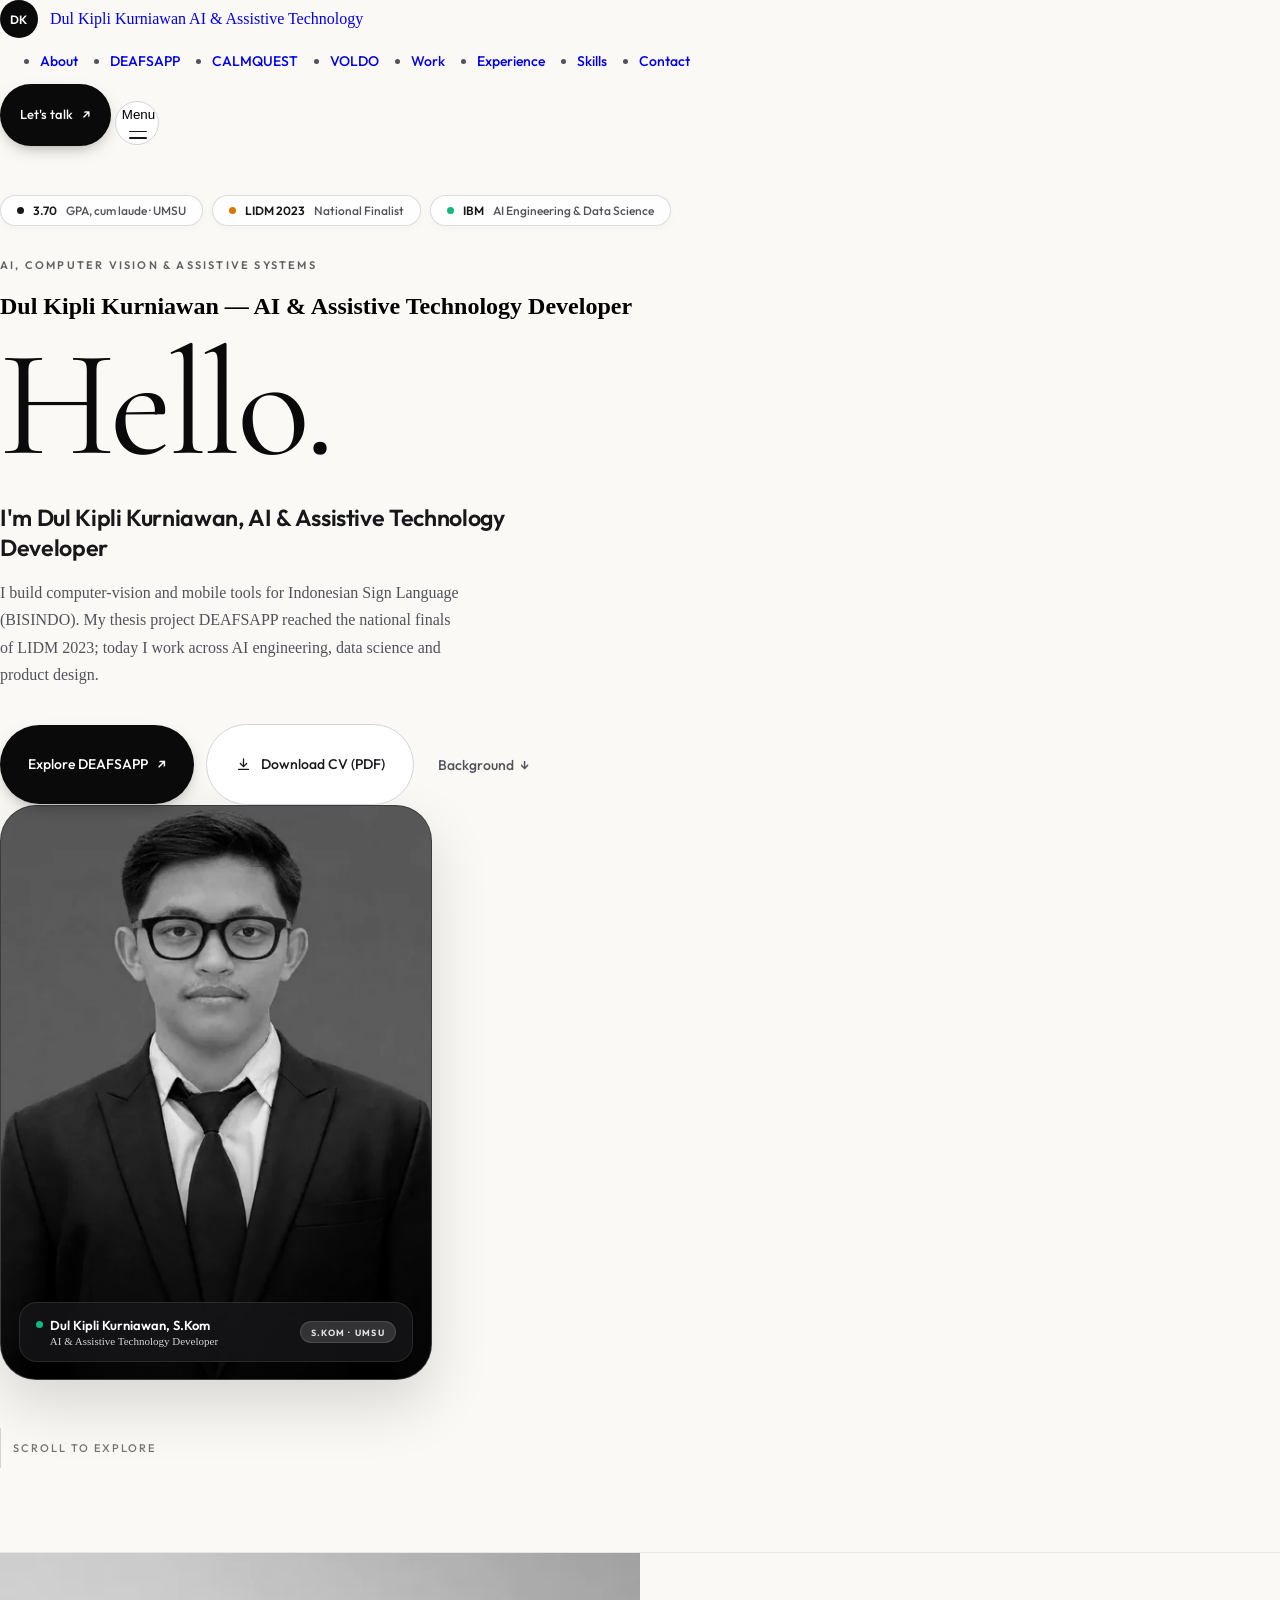
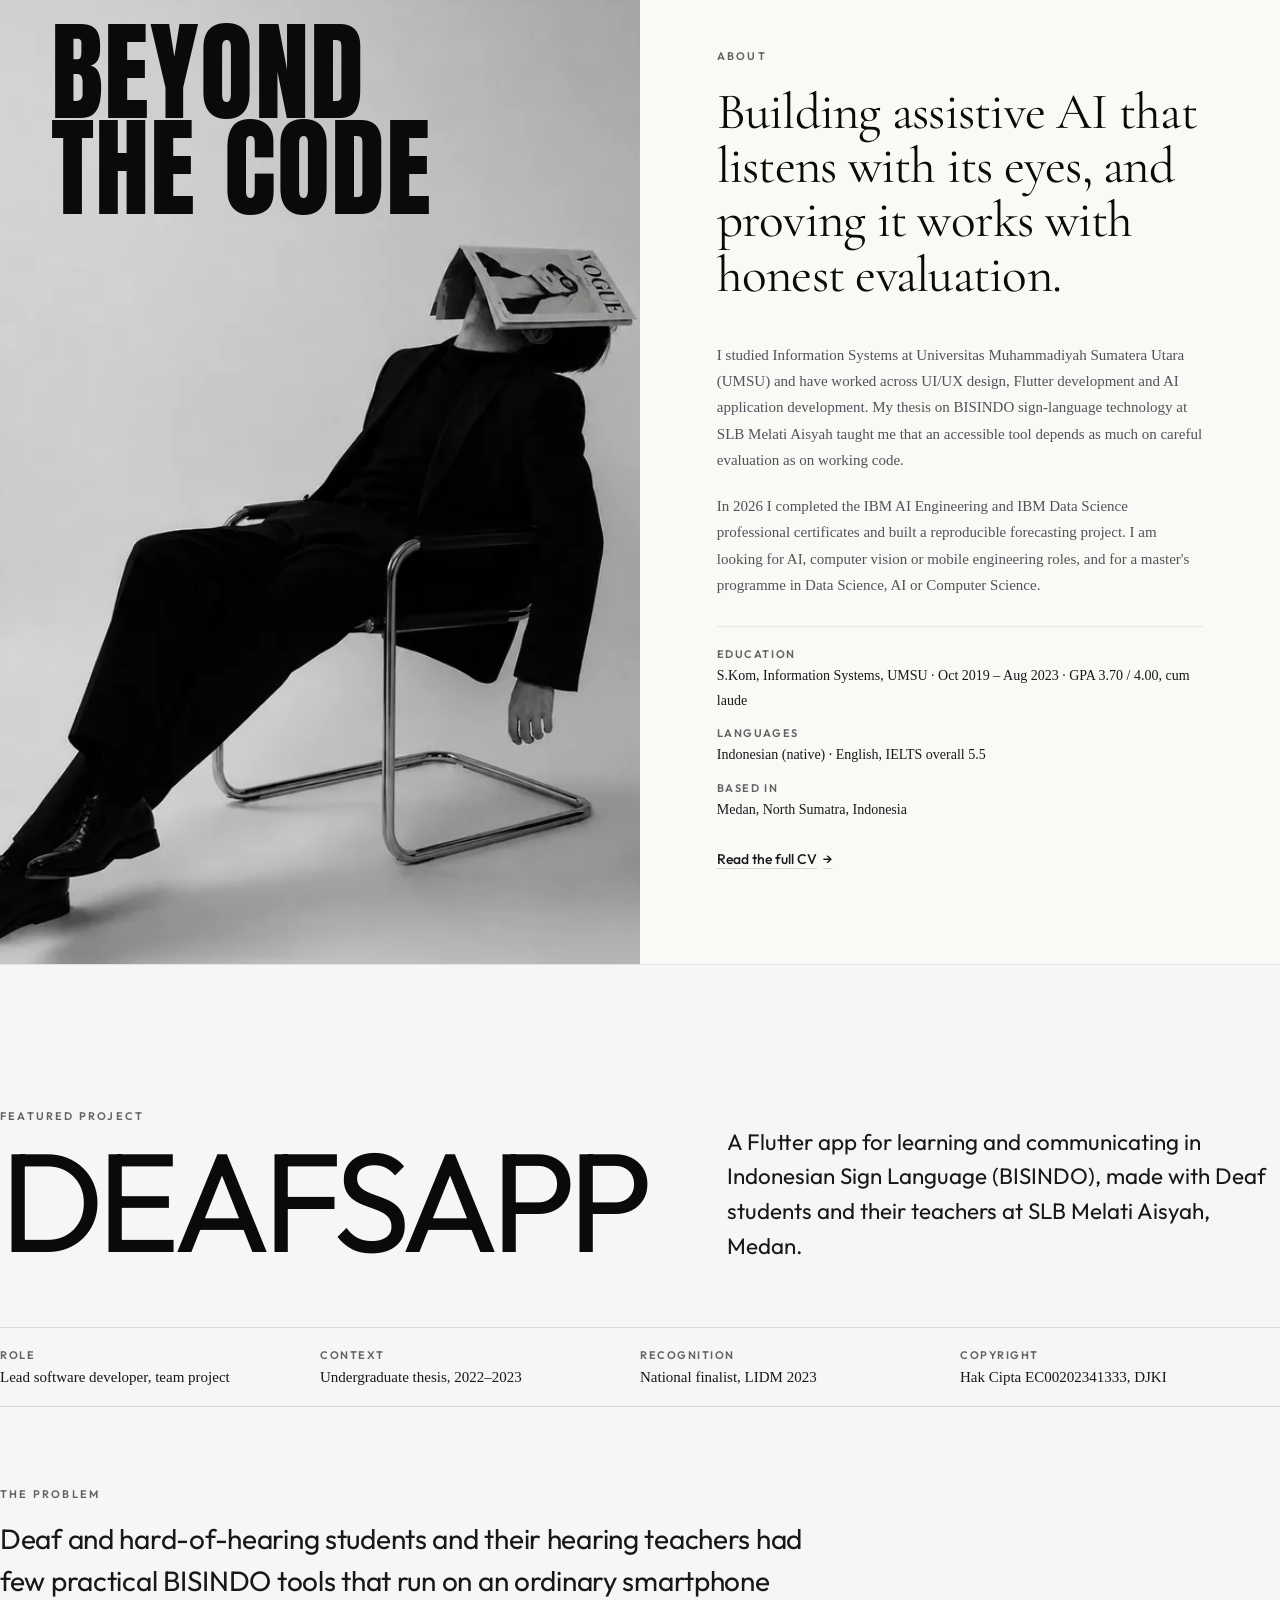
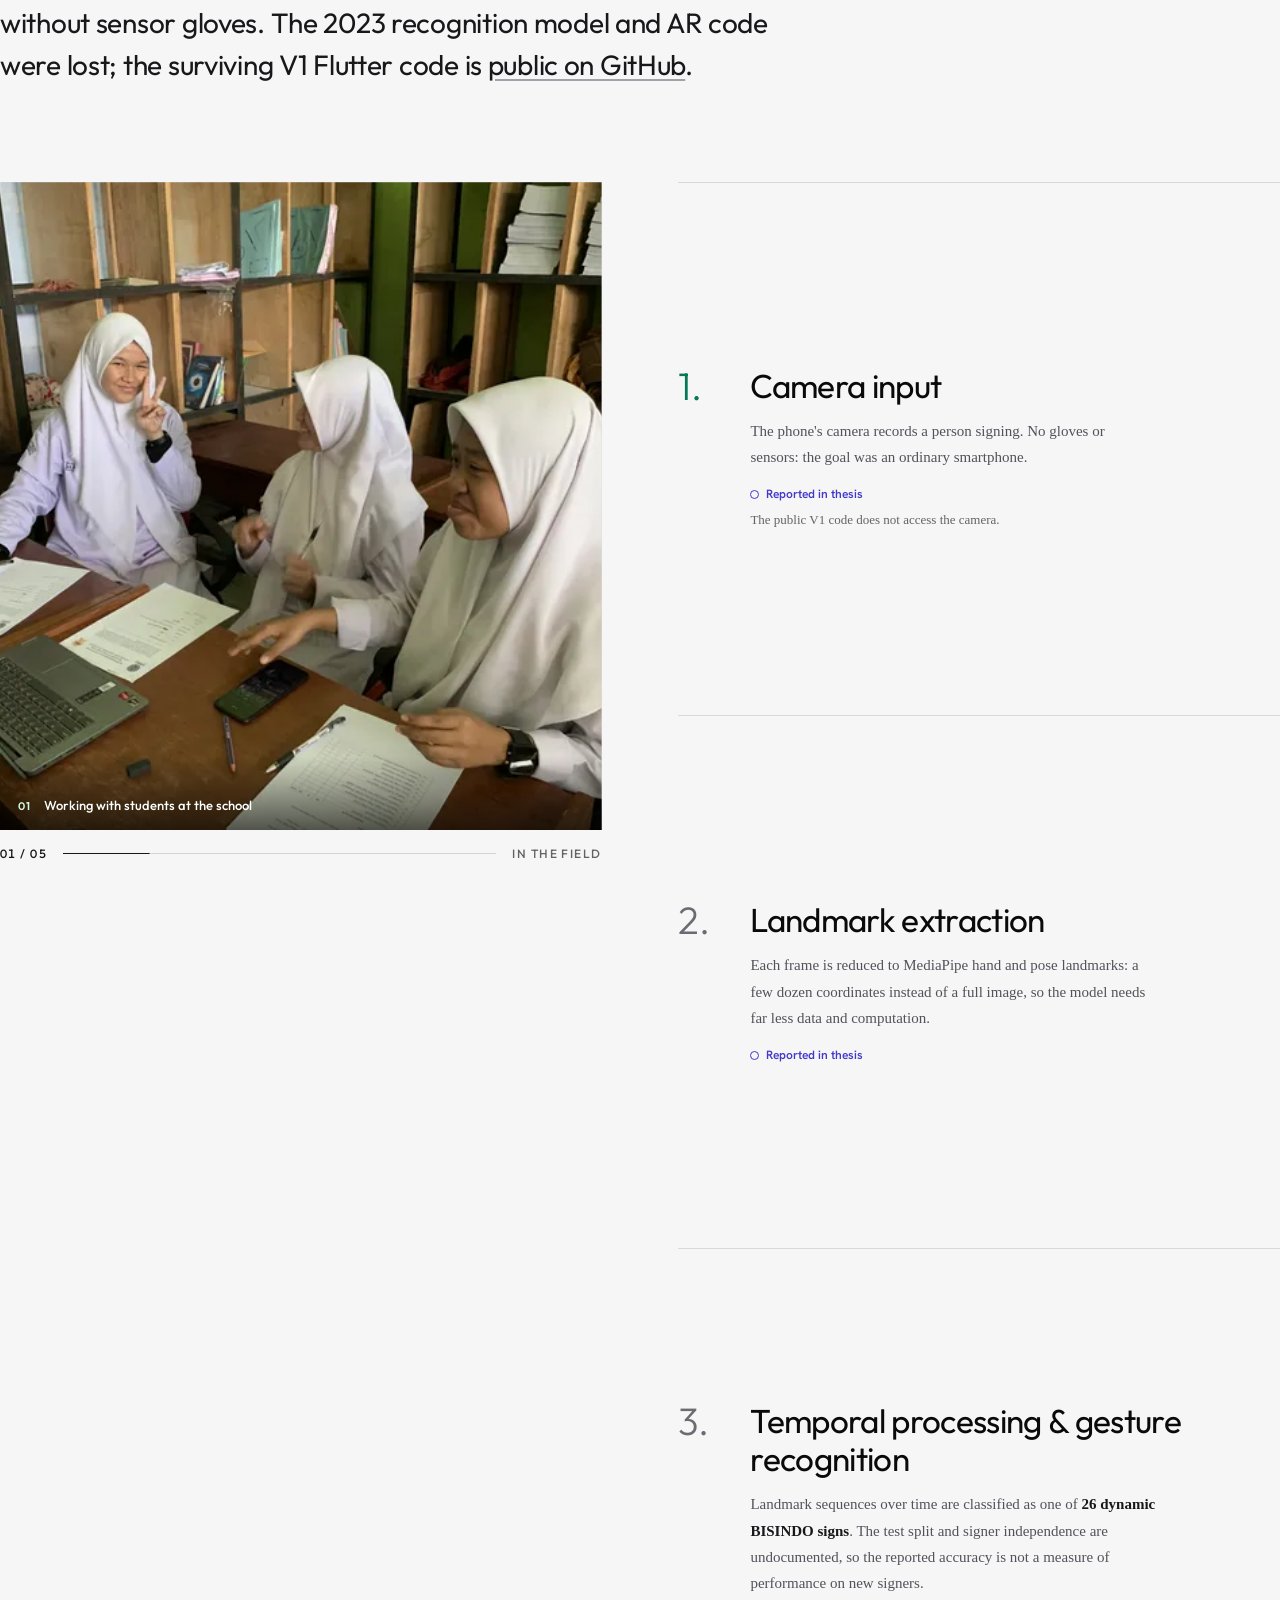
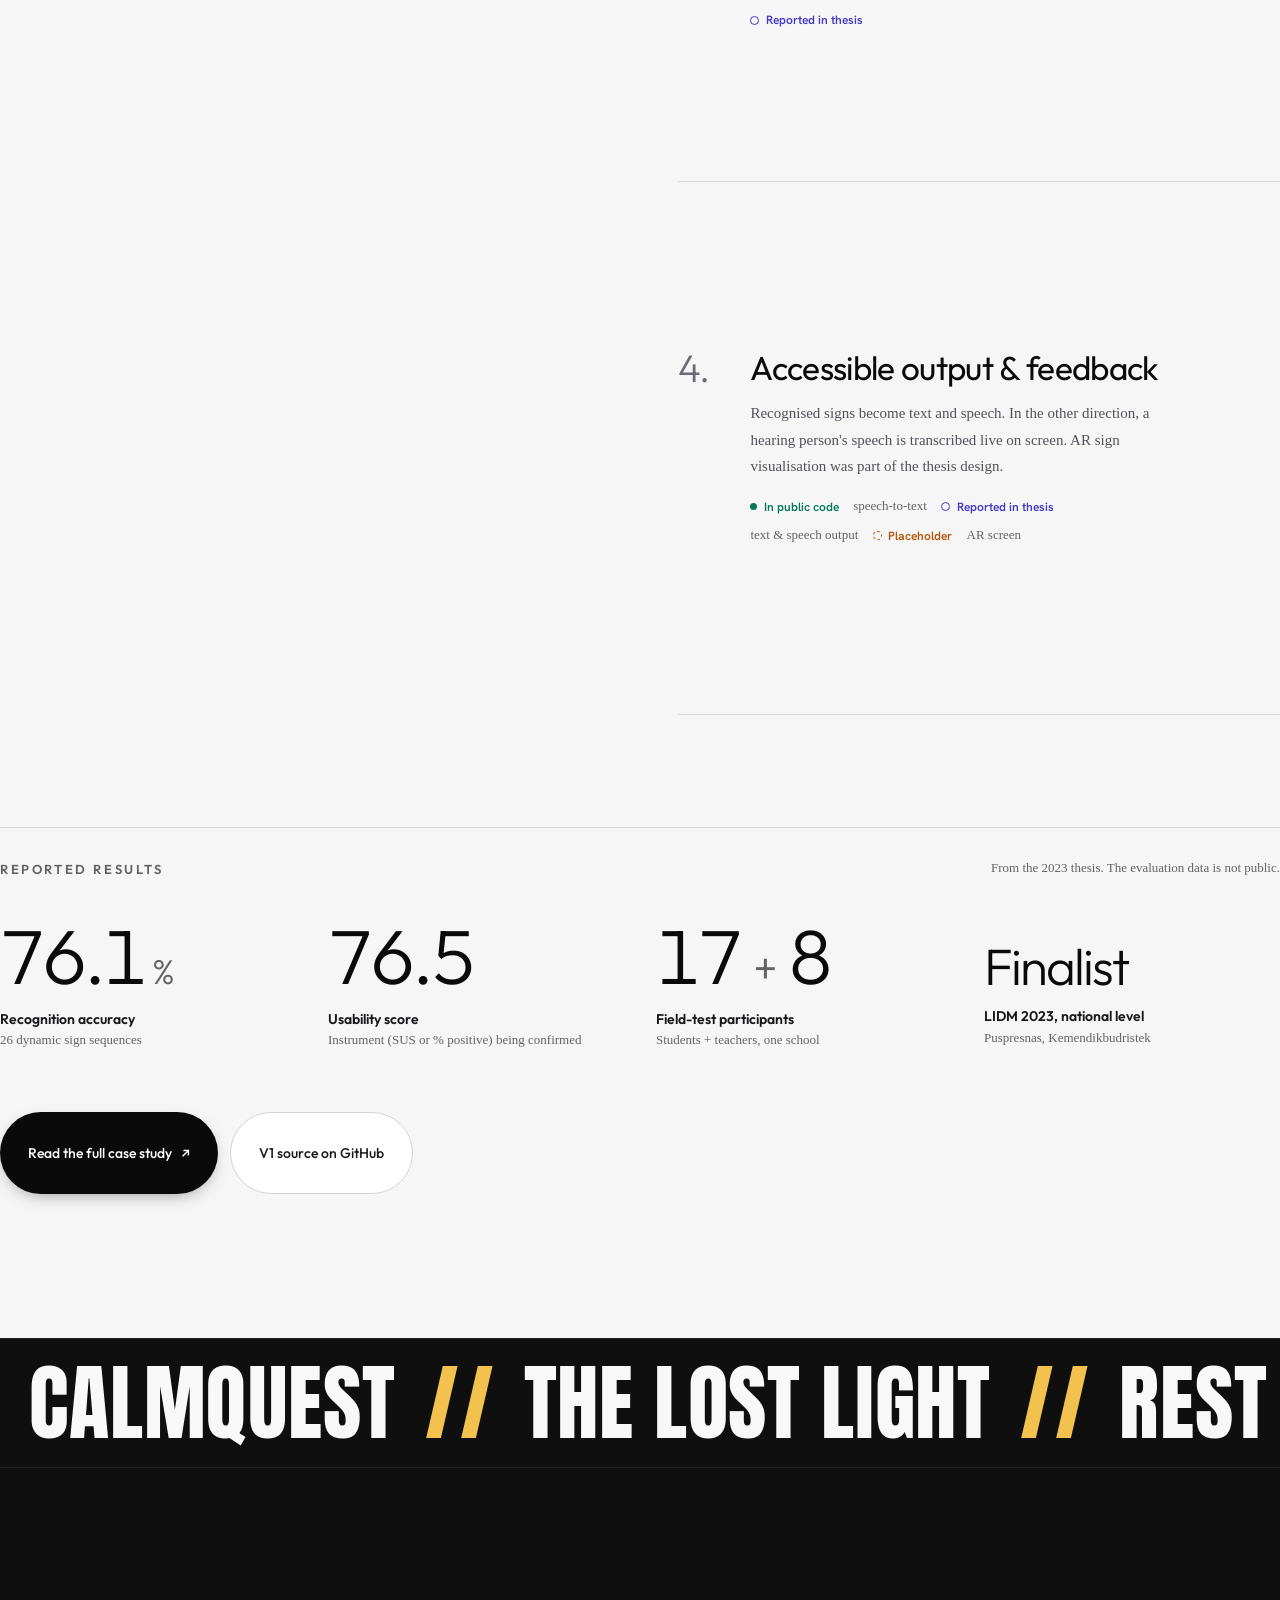
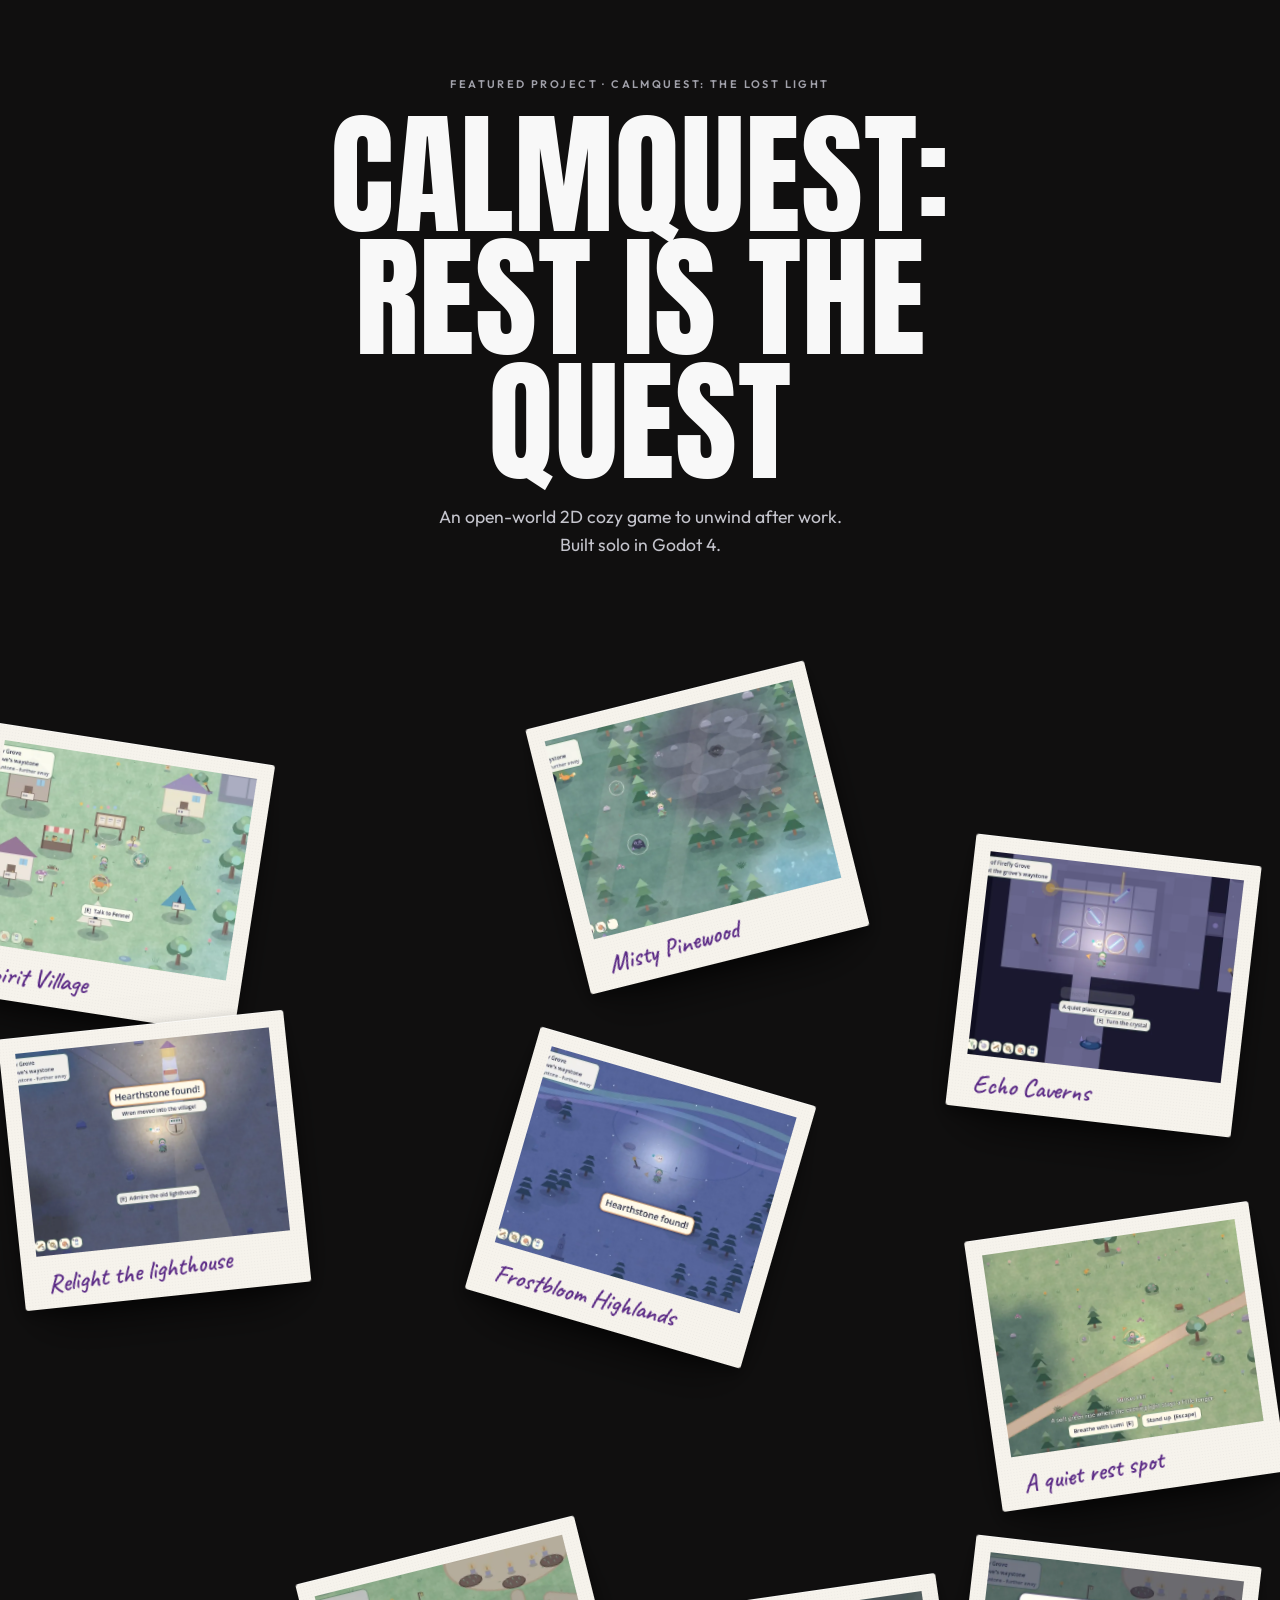
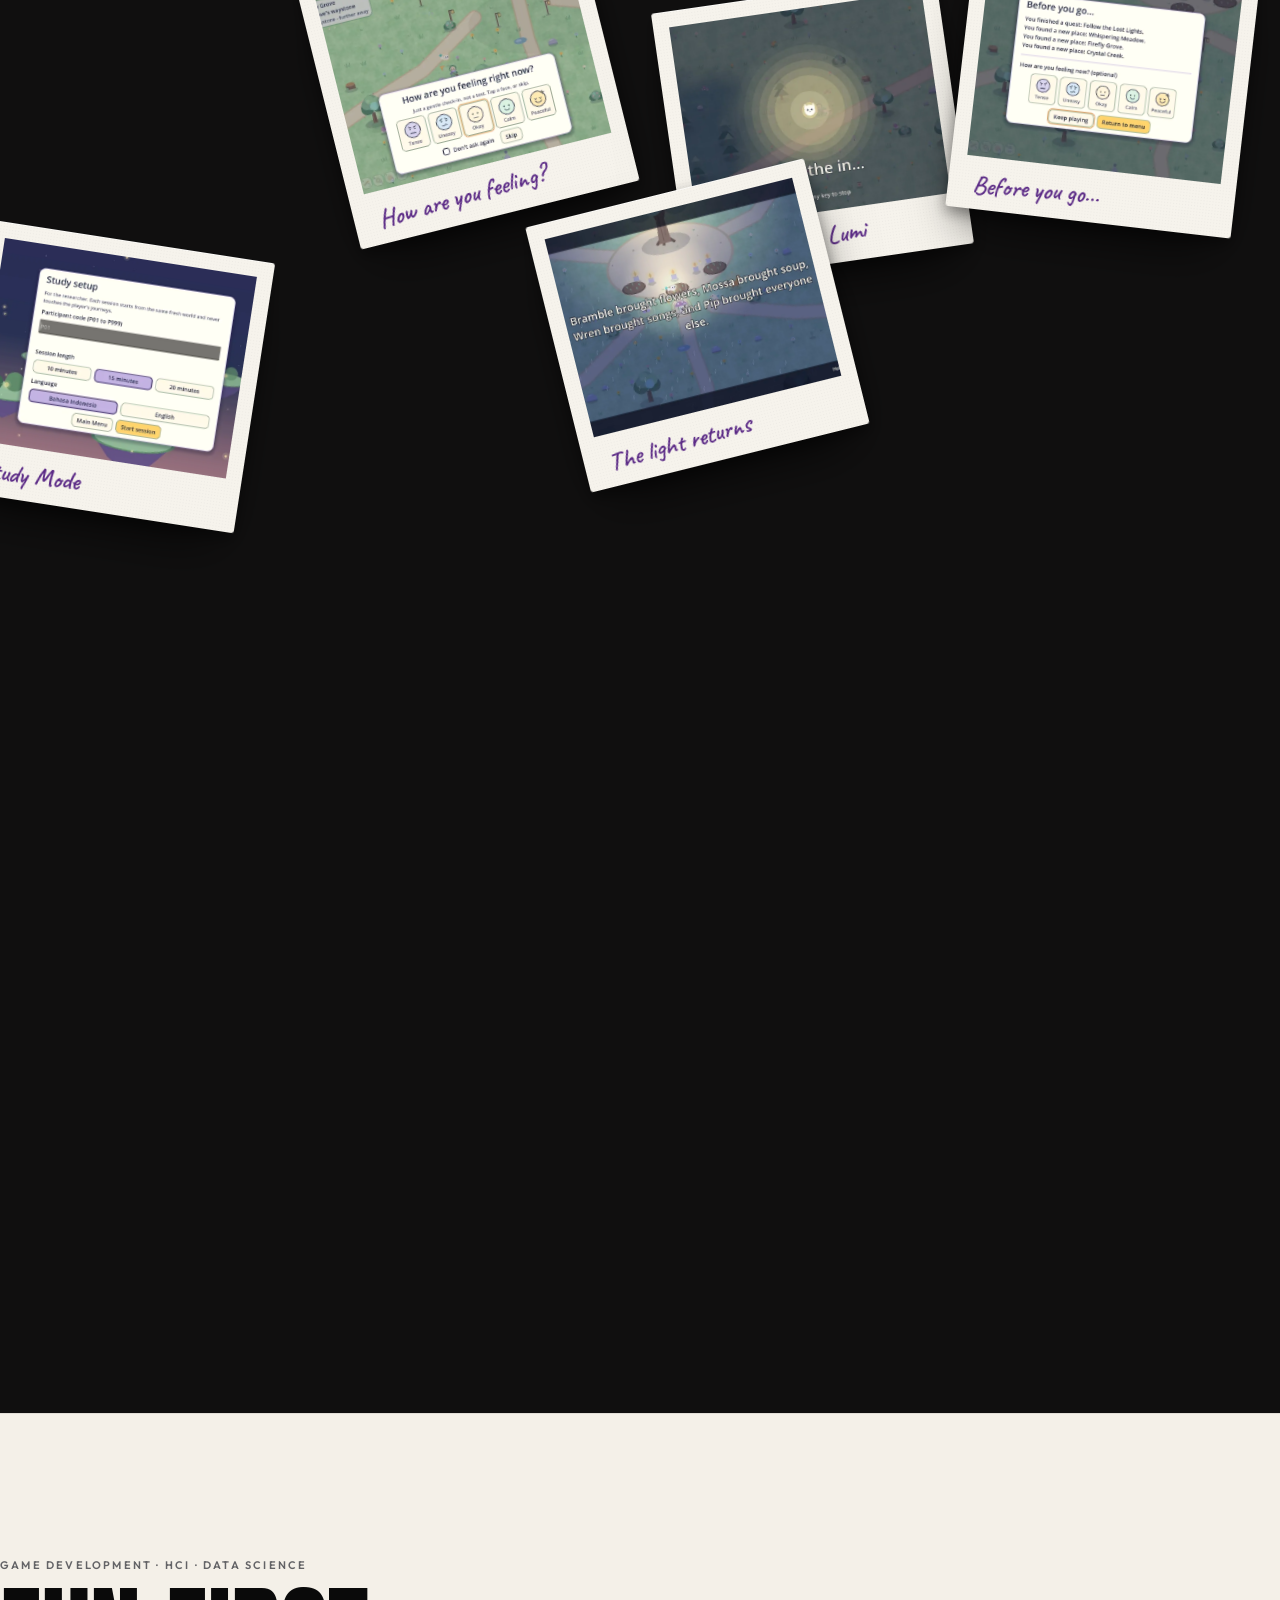
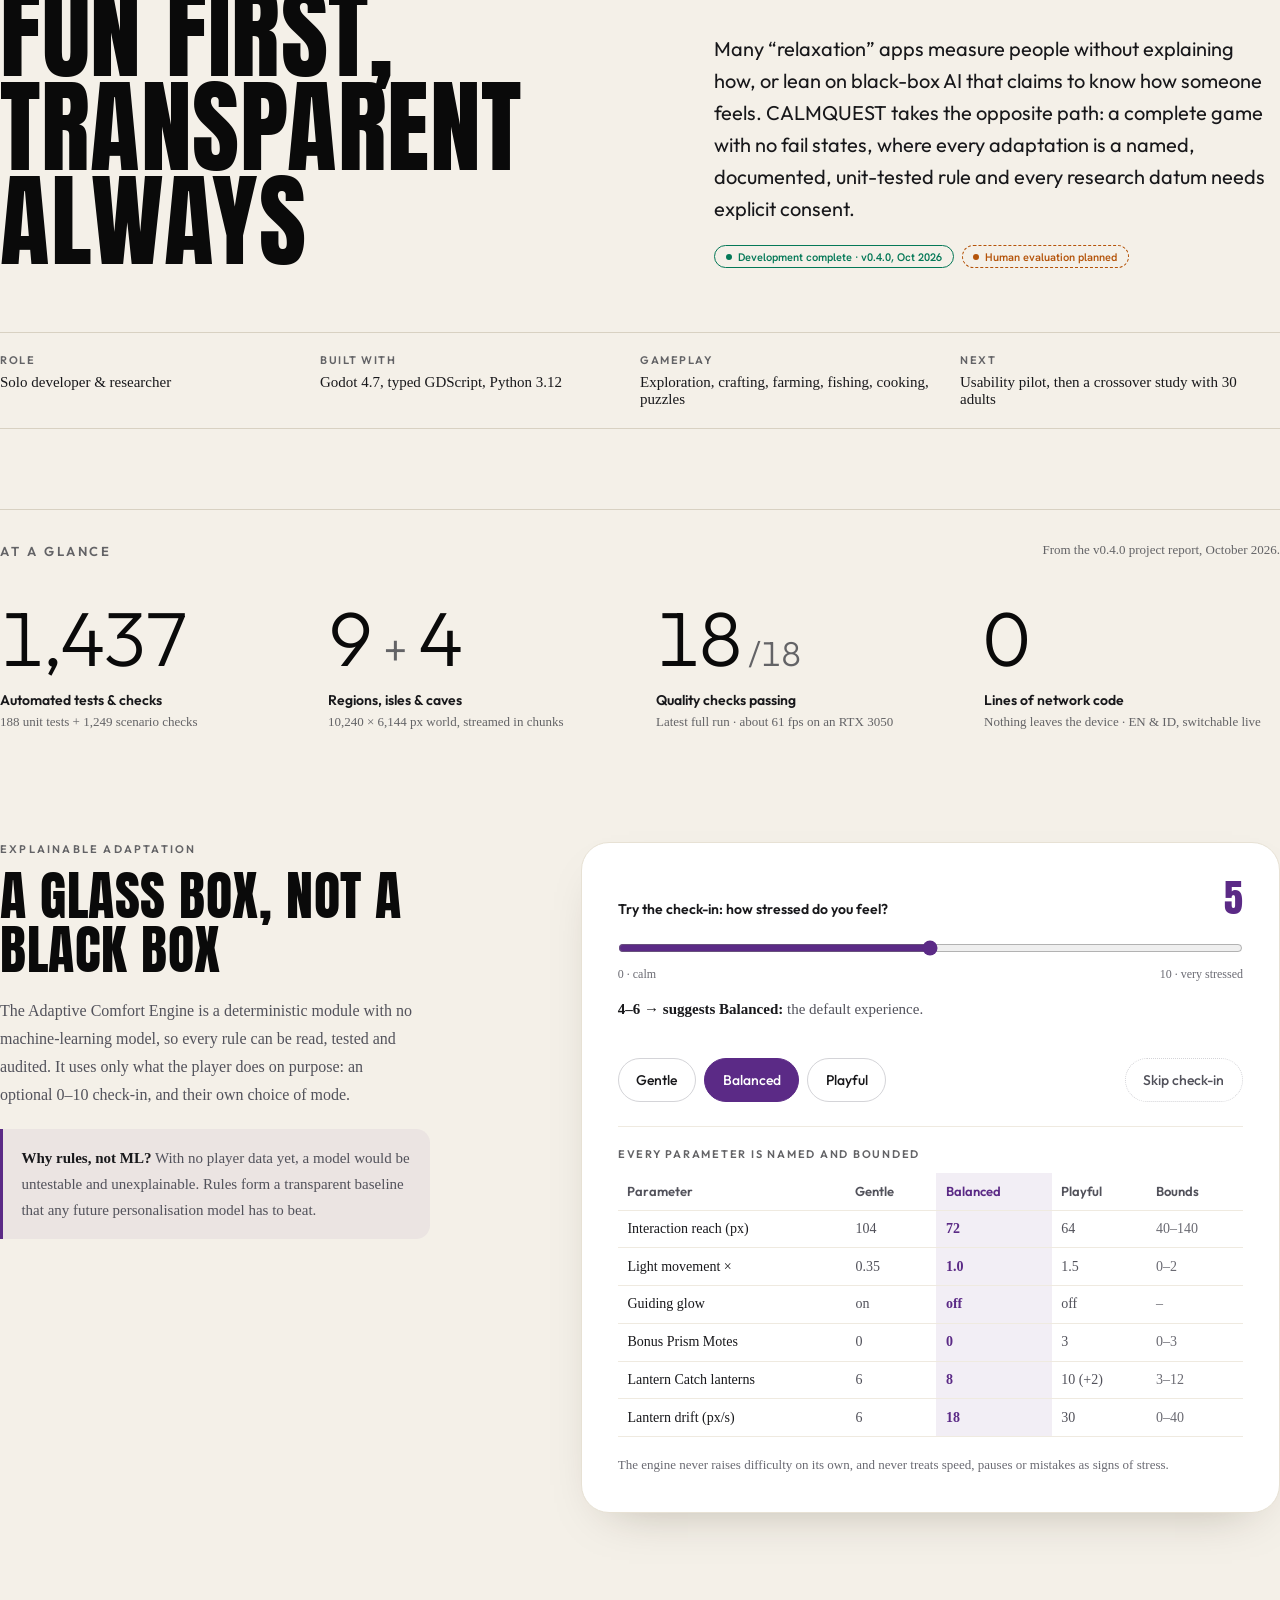
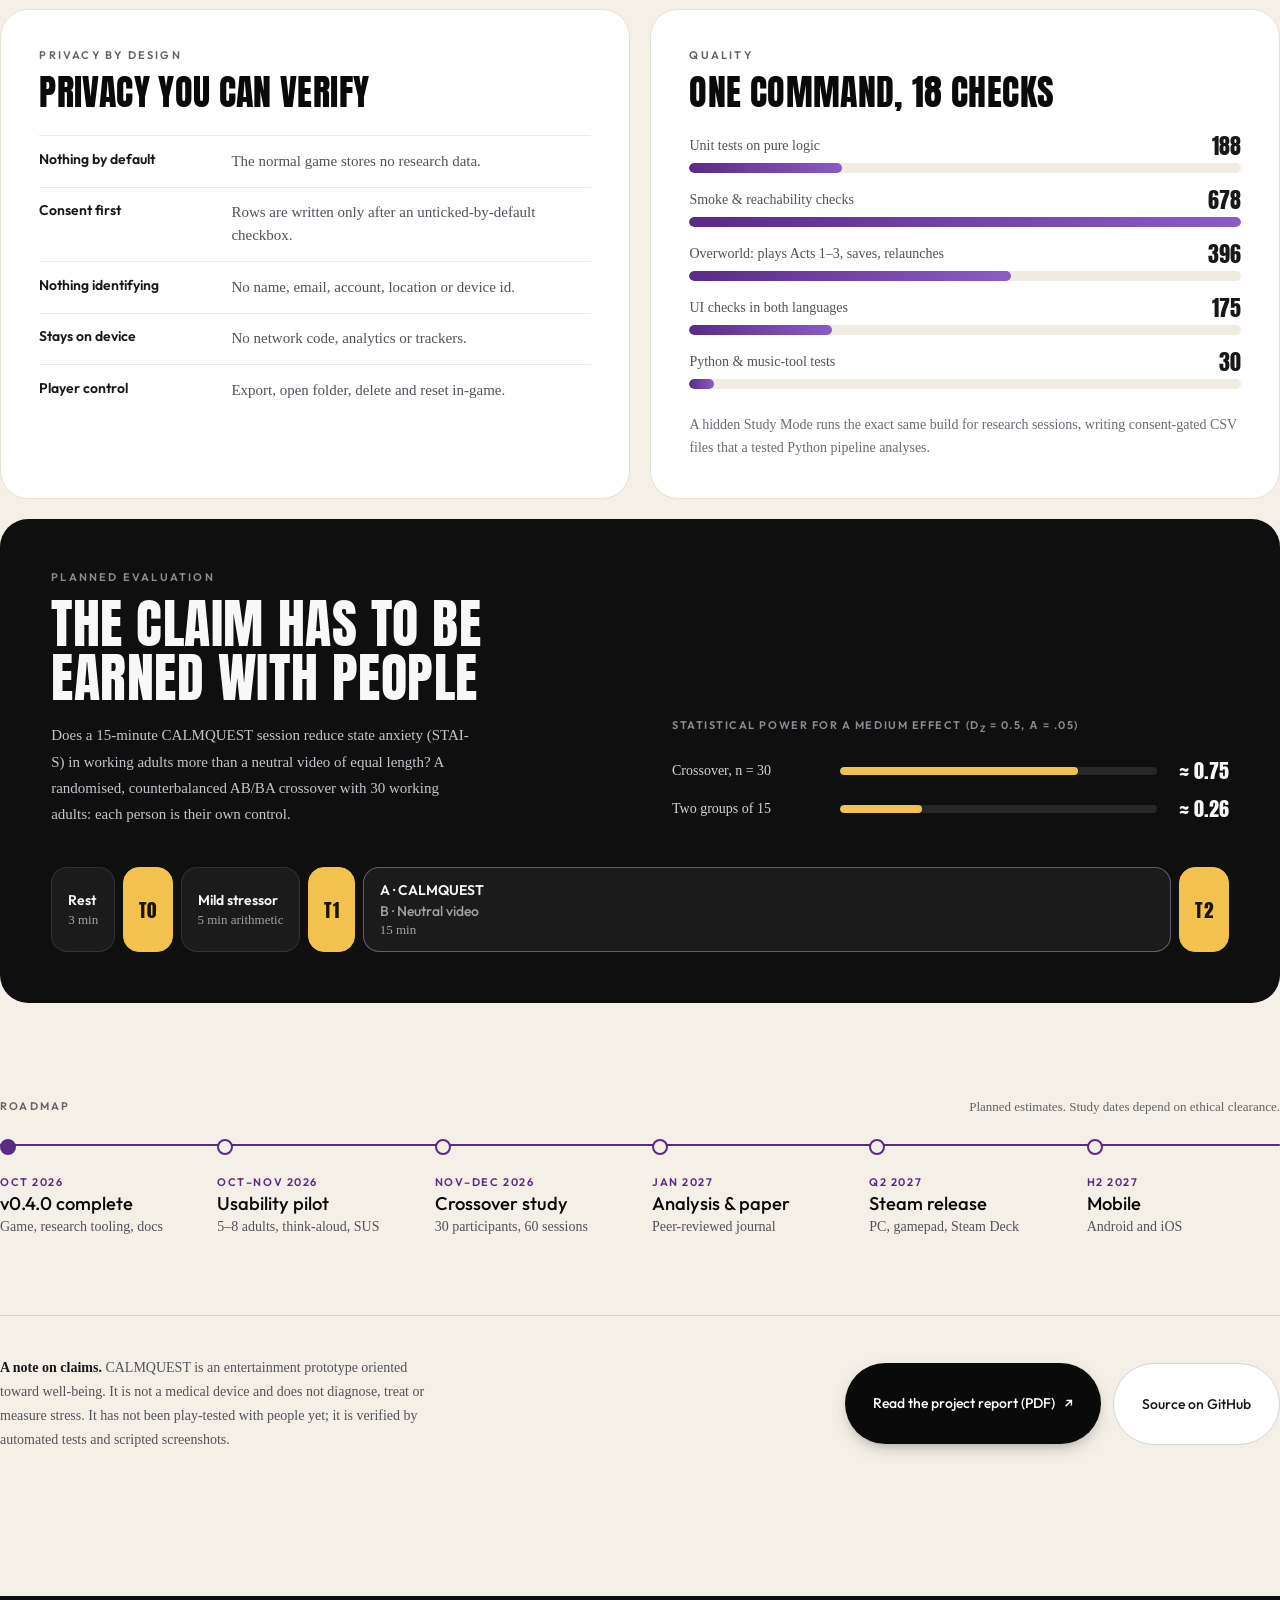
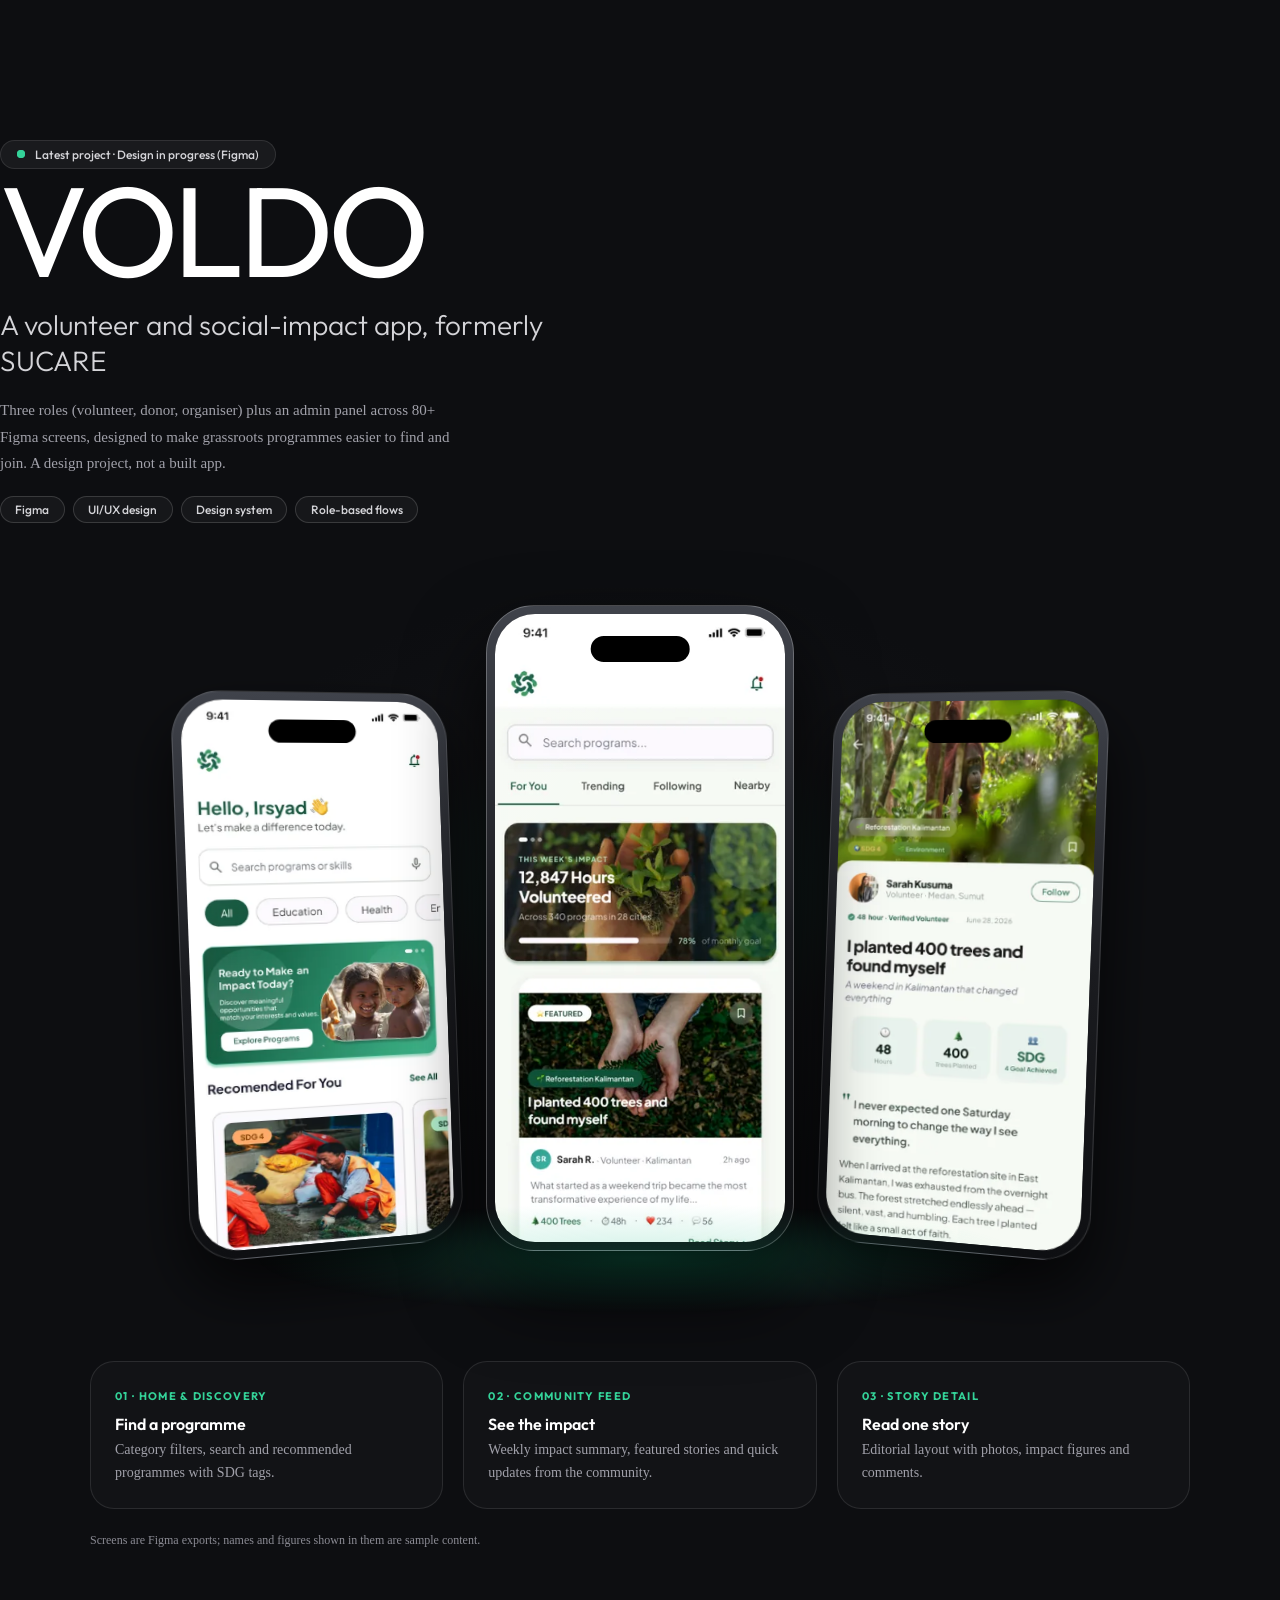
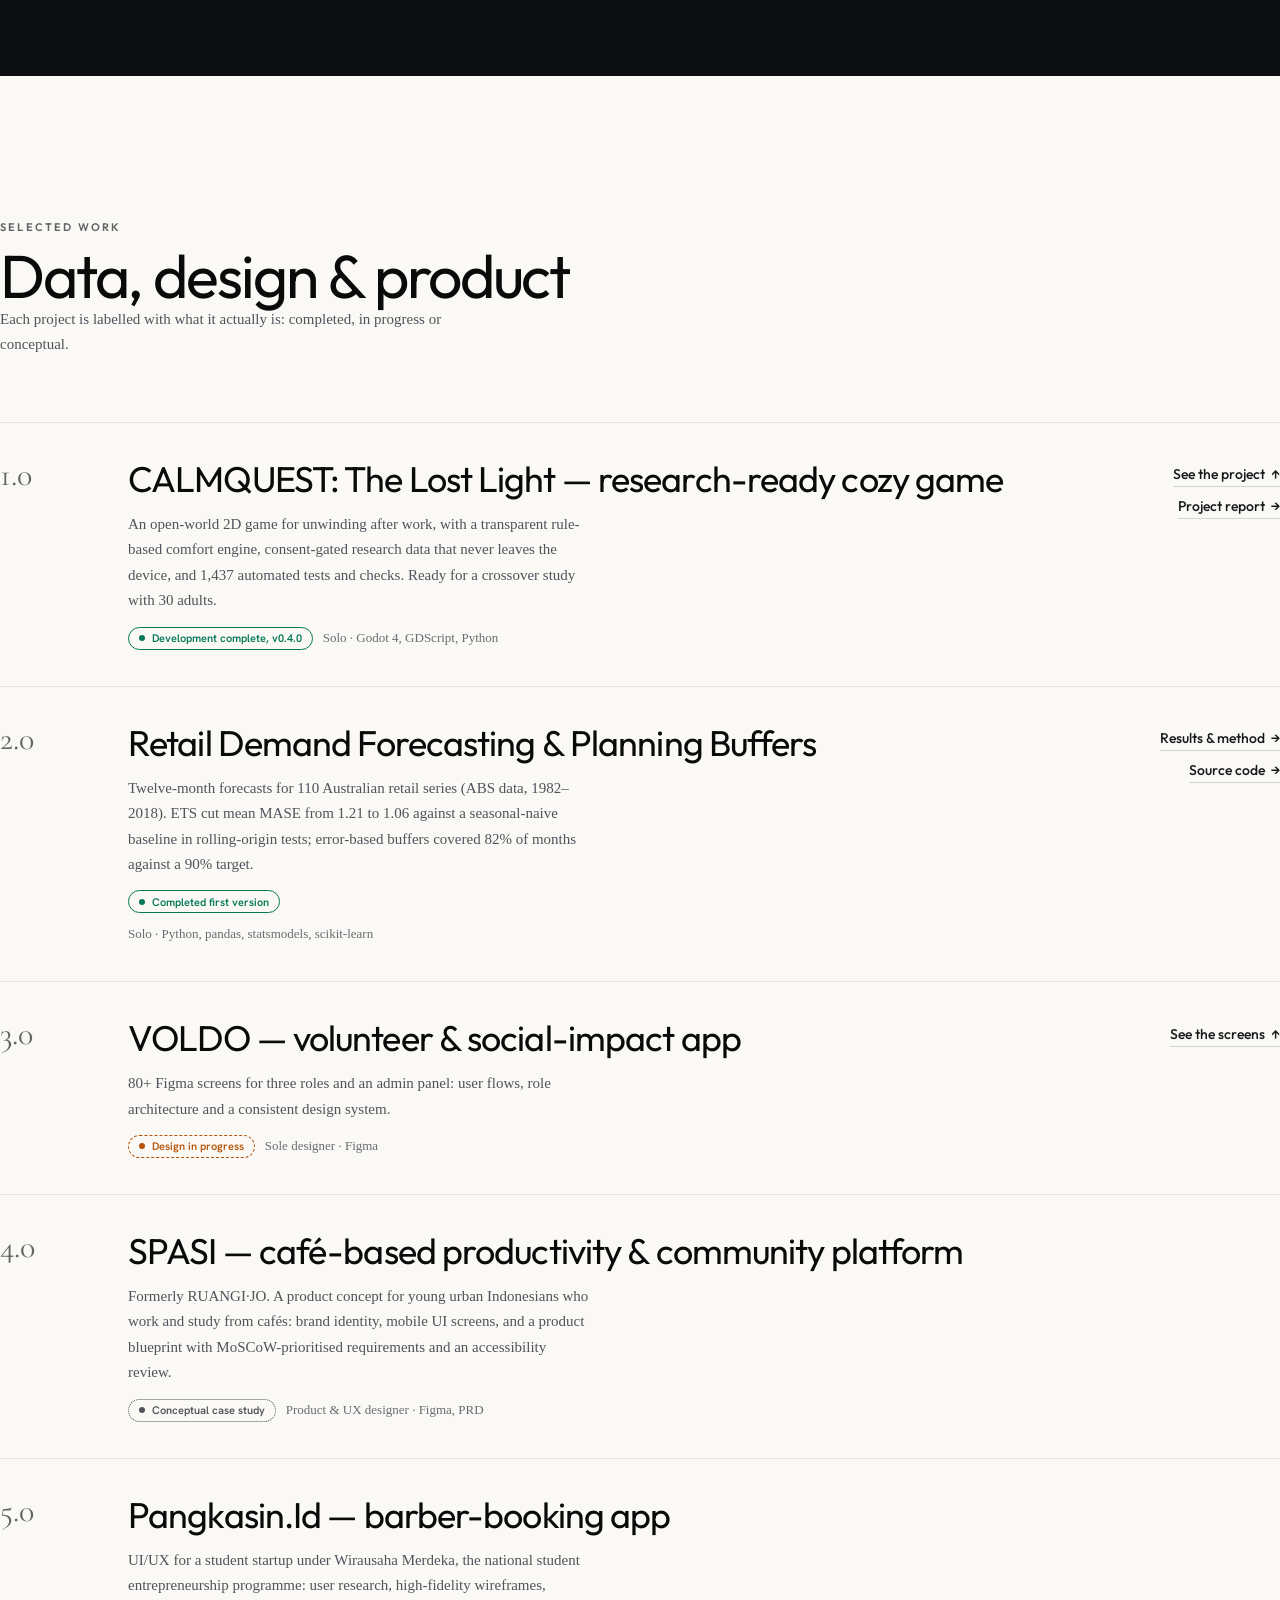
==== commit fff1d340: "Add freelance experience 2022-present" ====
--- a/index.html
+++ b/index.html
@@ -589,6 +589,15 @@
         <h2 id="experience-title" class="section-title" data-split-lines>Work &amp; research</h2>
         <ol class="timeline mt-12" data-stagger>
           <li class="timeline-item" data-fade>
+            <p class="timeline-when">2022 – Present · Freelance, Medan (remote)</p>
+            <h3>Freelance Mobile Developer &amp; Data Analyst</h3>
+            <ul>
+              <li>Build Android and iOS apps with Flutter and Dart for individual and small-business clients, from UI design in Figma to release builds.</li>
+              <li>Deliver data science and data analysis work in Python: cleaning, exploratory analysis, statistical testing, modelling and reports with clear charts.</li>
+              <li>Build the software and run the data analysis for undergraduate thesis projects.</li>
+            </ul>
+          </li>
+          <li class="timeline-item" data-fade>
             <p class="timeline-when">2026 · Independent project, Medan</p>
             <h3>Solo Developer &amp; Researcher — CALMQUEST</h3>
             <ul>
